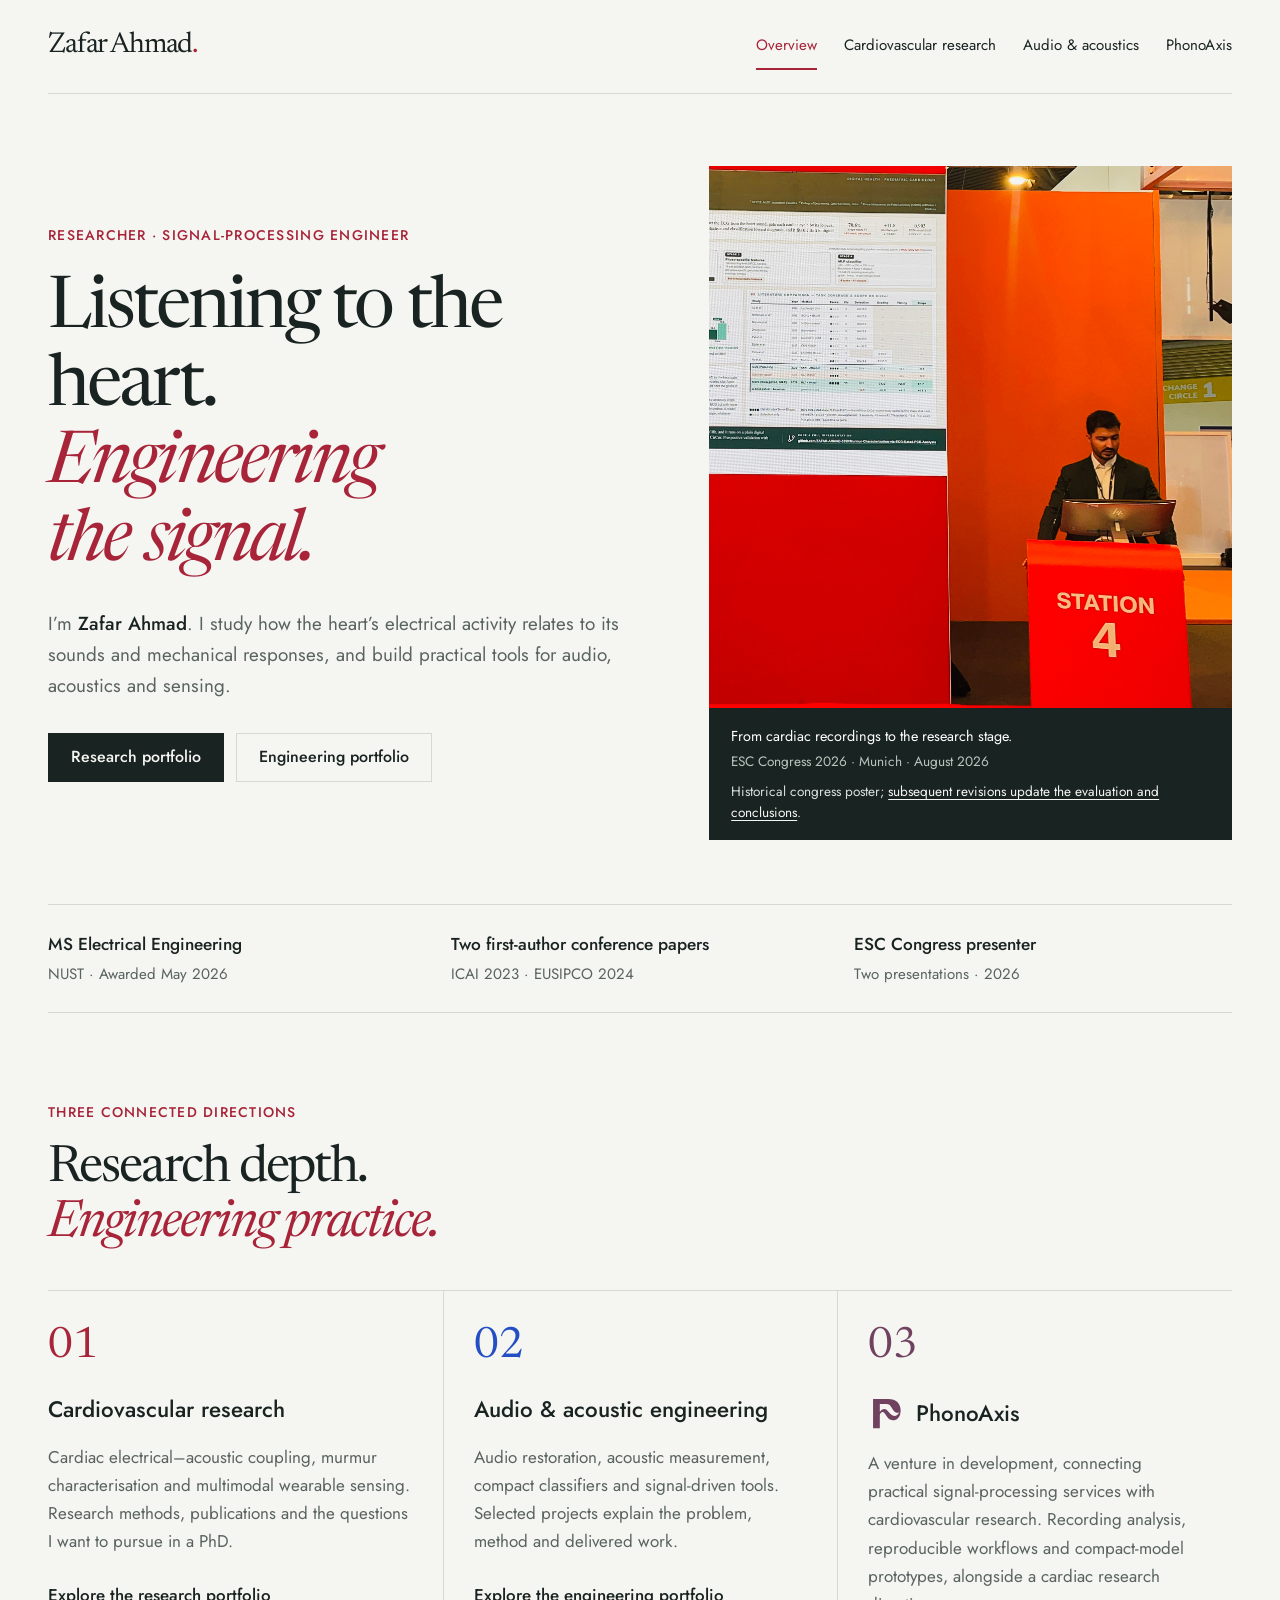
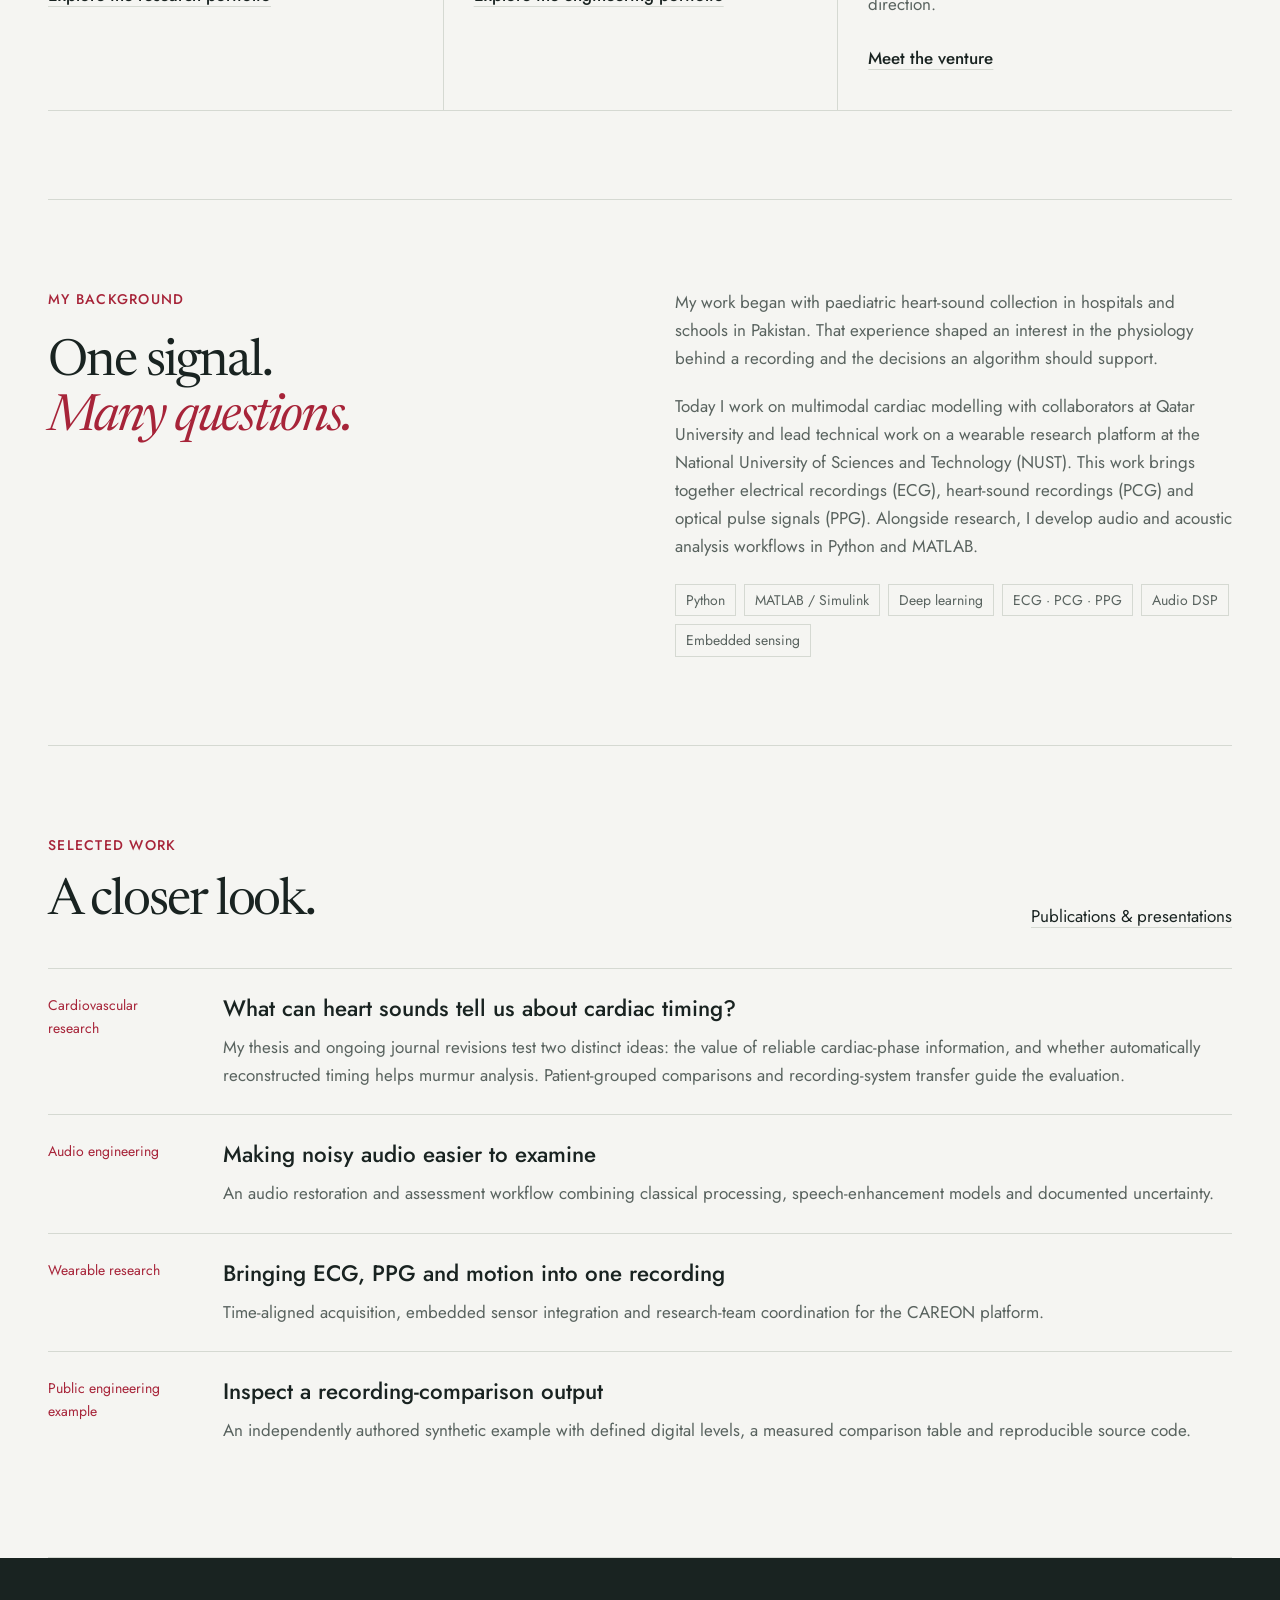
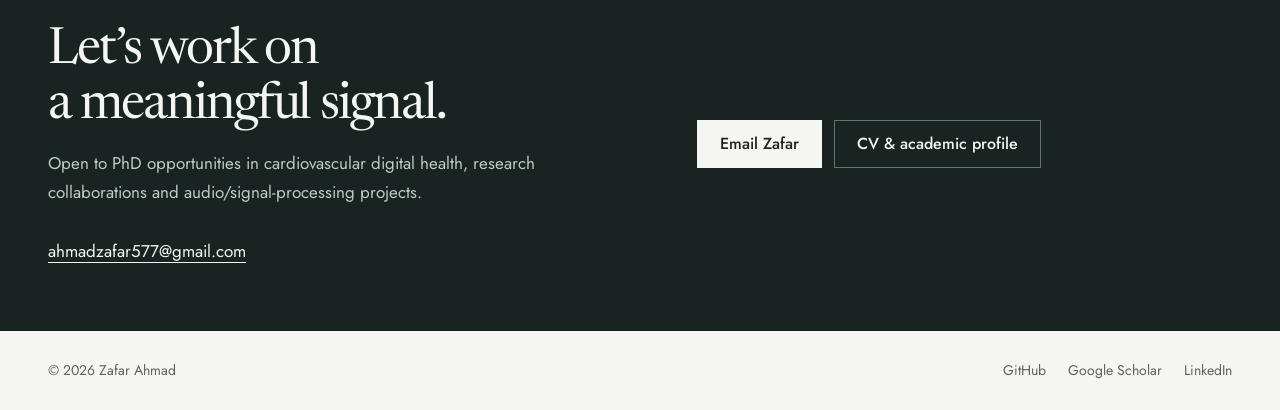
==== index.html @ 3e595357 "Apply specialist portfolio review and add reproducible engineering example" ====
<!doctype html>
<html lang="en"><head>
  <meta charset="utf-8"><meta name="viewport" content="width=device-width, initial-scale=1">
  <title>Zafar Ahmad — Cardiovascular Research & Signal Processing</title>
  <meta name="description" content="Zafar Ahmad: cardiovascular signal-processing researcher and audio/acoustic engineer. Explore research, publications, engineering projects and the PhonoAxis venture.">
  <meta name="theme-color" content="#192321">
  <link rel="canonical" href="https://zafar-ahmad-5359.github.io/">
  <meta property="og:type" content="website"><meta property="og:site_name" content="Zafar Ahmad · PhonoAxis">
  <meta property="og:title" content="Zafar Ahmad — Cardiovascular Research &amp; Signal Engineering"><meta property="og:description" content="Research, publications, audio and acoustic engineering projects, and the PhonoAxis venture."><meta property="og:url" content="https://zafar-ahmad-5359.github.io/">
  <meta property="og:image" content="https://zafar-ahmad-5359.github.io/assets/portfolio-social-preview.png"><meta property="og:image:width" content="1200"><meta property="og:image:height" content="630">
  <meta property="og:image:alt" content="Zafar Ahmad — cardiovascular research, signal engineering and PhonoAxis">
  <meta name="twitter:card" content="summary_large_image"><meta name="twitter:title" content="Zafar Ahmad — Cardiovascular Research &amp; Signal Engineering"><meta name="twitter:description" content="Research, publications, audio and acoustic engineering projects, and the PhonoAxis venture."><meta name="twitter:image" content="https://zafar-ahmad-5359.github.io/assets/portfolio-social-preview.png">

  <link rel="icon" type="image/svg+xml" href="data:image/svg+xml,%3Csvg xmlns='http://www.w3.org/2000/svg' viewBox='0 0 32 32'%3E%3Crect width='32' height='32' rx='5' fill='%23192321'/%3E%3Cpath d='M6 17h5l3-9 4 16 3-7h5' fill='none' stroke='%23f5f5f2' stroke-width='2'/%3E%3C/svg%3E">
  <link rel="stylesheet" href="styles.css"><script src="app.js" defer></script>
</head><body>
  <a class="skip-link" href="#main">Skip to content</a>
  <header class="site-header shell">
    <a class="wordmark" href="index.html" aria-label="Zafar Ahmad home">Zafar Ahmad<span>.</span></a>
    <button class="menu-toggle" aria-controls="site-nav" aria-expanded="false" type="button">Menu <span aria-hidden="true">+</span></button>
    <nav id="site-nav" aria-label="Main navigation"><a href="index.html" aria-current="page">Overview</a><a href="research.html">Cardiovascular research</a><a href="audio.html">Audio & acoustics</a><a href="startup.html">PhonoAxis</a></nav>
  </header>
  <main id="main">
    <section class="home-hero shell" aria-labelledby="hero-title">
      <div><p class="eyebrow">Researcher · Signal-processing engineer</p><h1 id="hero-title">Listening to the heart.<br><em>Engineering<br>the signal.</em></h1>
        <p class="hero-copy">I’m <strong>Zafar Ahmad</strong>. I study how the heart’s electrical activity relates to its sounds and mechanical responses, and build practical tools for audio, acoustics and sensing.</p>
        <div class="hero-actions"><a class="button" href="research.html">Research portfolio</a><a class="button secondary" href="audio.html">Engineering portfolio</a></div>
      </div>
      <figure class="hero-photo"><img src="assets/esc-2026-presentation.jpeg" width="3840" height="2160" alt="Zafar Ahmad presenting his cardiac signal research at the lectern beside his poster at ESC Congress 2026" fetchpriority="high"><figcaption>From cardiac recordings to the research stage.<span>ESC Congress 2026 · Munich · August 2026</span><span class="historical-caption">Historical congress poster; <a href="research.html#current-evaluation">subsequent revisions update the evaluation and conclusions</a>.</span></figcaption></figure>
    </section>
    <div class="proof-strip shell" aria-label="Selected credentials"><div><strong>MS Electrical Engineering</strong><span>NUST · Awarded May 2026</span></div><div><strong>Two first-author conference papers</strong><span>ICAI 2023 · EUSIPCO 2024</span></div><div><strong>ESC Congress presenter</strong><span>Two presentations · 2026</span></div></div>
    <section class="section shell" aria-labelledby="portfolios-title">
      <div class="section-top"><div><p class="section-label">Three connected directions</p><h2 id="portfolios-title">Research depth.<br><em>Engineering practice.</em></h2></div></div>
      <div class="portfolio-grid">
        <article class="portfolio-card"><span class="number">01</span><h3>Cardiovascular research</h3><p>Cardiac electrical–acoustic coupling, murmur characterisation and multimodal wearable sensing. Research methods, publications and the questions I want to pursue in a PhD.</p><a class="text-link" href="research.html">Explore the research portfolio</a></article>
        <article class="portfolio-card blue"><span class="number">02</span><h3>Audio & acoustic engineering</h3><p>Audio restoration, acoustic measurement, compact classifiers and signal-driven tools. Selected projects explain the problem, method and delivered work.</p><a class="text-link" href="audio.html">Explore the engineering portfolio</a></article>
        <article class="portfolio-card plum"><span class="number">03</span><h3 class="venture-card-name"><img src="assets/phonoaxis-symbol.svg" width="36" height="36" alt="" decoding="async">PhonoAxis</h3><p>A venture in development, connecting practical signal-processing services with cardiovascular research. Recording analysis, reproducible workflows and compact-model prototypes, alongside a cardiac research direction.</p><a class="text-link" href="startup.html">Meet the venture</a></article>
      </div>
    </section>
    <section class="section shell" aria-labelledby="about-title"><div class="split"><div><p class="eyebrow">My background</p><h2 id="about-title">One signal.<br><em>Many questions.</em></h2></div><div class="body-copy"><p>My work began with paediatric heart-sound collection in hospitals and schools in Pakistan. That experience shaped an interest in the physiology behind a recording and the decisions an algorithm should support.</p><p>Today I work on multimodal cardiac modelling with collaborators at Qatar University and lead technical work on a wearable research platform at the National University of Sciences and Technology (NUST). This work brings together electrical recordings (ECG), heart-sound recordings (PCG) and optical pulse signals (PPG). Alongside research, I develop audio and acoustic analysis workflows in Python and MATLAB.</p><div class="tag-list" aria-label="Core skills"><span class="tag">Python</span><span class="tag">MATLAB / Simulink</span><span class="tag">Deep learning</span><span class="tag">ECG · PCG · PPG</span><span class="tag">Audio DSP</span><span class="tag">Embedded sensing</span></div></div></div></section>
    <section class="section shell" aria-labelledby="recent-title">
      <div class="section-top"><div><p class="section-label">Selected work</p><h2 id="recent-title">A closer look.</h2></div><a class="text-link" href="research.html#publications">Publications & presentations</a></div>
      <article class="feature-link"><span class="date">Cardiovascular research</span><div><h3><a href="research.html#cross-modal">What can heart sounds tell us about cardiac timing?</a></h3><p>My thesis and ongoing journal revisions test two distinct ideas: the value of reliable cardiac-phase information, and whether automatically reconstructed timing helps murmur analysis. Patient-grouped comparisons and recording-system transfer guide the evaluation.</p></div></article>
      <article class="feature-link"><span class="date">Audio engineering</span><div><h3><a href="audio.html#restoration">Making noisy audio easier to examine</a></h3><p>An audio restoration and assessment workflow combining classical processing, speech-enhancement models and documented uncertainty.</p></div></article>
      <article class="feature-link"><span class="date">Wearable research</span><div><h3><a href="research.html#wearables">Bringing ECG, PPG and motion into one recording</a></h3><p>Time-aligned acquisition, embedded sensor integration and research-team coordination for the CAREON platform.</p></div></article>
      <article class="feature-link"><span class="date">Public engineering example</span><div><h3><a href="audio.html#comparison-demo">Inspect a recording-comparison output</a></h3><p>An independently authored synthetic example with defined digital levels, a measured comparison table and reproducible source code.</p></div></article>
    </section>
    <section class="contact" aria-labelledby="contact-title"><div class="shell"><div><h2 id="contact-title">Let’s work on<br>a meaningful signal.</h2><p>Open to PhD opportunities in cardiovascular digital health, research collaborations and audio/signal-processing projects.</p><a class="contact-email" href="mailto:ahmadzafar577@gmail.com">ahmadzafar577@gmail.com</a></div><div class="hero-actions"><a class="button" href="mailto:ahmadzafar577@gmail.com">Email Zafar</a><a class="button secondary" href="research.html#cv">CV & academic profile</a></div></div></section>
  </main>
  <footer class="footer shell"><span>© 2026 Zafar Ahmad</span><div class="footer-links"><a href="https://github.com/ZAFAR-AHMAD-5359">GitHub</a><a href="https://scholar.google.com/citations?user=D5W9TVwAAAAJ&amp;hl=en">Google Scholar</a><a href="https://www.linkedin.com/in/zafar-ahmad-ab87b6183/">LinkedIn</a></div></footer>
</body></html>
---- styles.css ----
@import url('https://fonts.googleapis.com/css2?family=Jost:wght@400;500;600&family=Newsreader:ital,wght@0,400;0,500;1,400&display=swap');
:root{--paper:#f5f5f2;--ink:#192321;--muted:#59635f;--accent:#a72439;--red:#a72439;--line:#d5d9d2;--dark:#172720;--serif:'Newsreader',Georgia,serif;--sans:'Jost','Helvetica Neue',Arial,sans-serif;--shell:1200px}
*{box-sizing:border-box}html{scroll-behavior:smooth;scroll-padding-top:100px}body{margin:0;background:var(--paper);color:var(--ink);font:400 17px/1.65 var(--sans);-webkit-font-smoothing:antialiased}body.audio-page{--accent:#244ec3}body.startup-page{--accent:#704260}a{color:inherit;text-decoration:none}p a:not(.button),.text-link{text-decoration:underline;text-underline-offset:5px;text-decoration-color:var(--line)}a:hover{color:var(--accent)}button{font:inherit;cursor:pointer}a:focus-visible,button:focus-visible,summary:focus-visible{outline:3px solid var(--accent);outline-offset:5px}img{display:block;max-width:100%;height:auto}h1,h2,h3,p,figure{margin:0}h1,h2{font-family:var(--serif);font-weight:400;letter-spacing:-.04em;line-height:1.08}h1{font-size:clamp(3.4rem,6.1vw,5.6rem)}h2{font-size:clamp(2.5rem,4vw,3.7rem)}h3{font-size:1.4rem;line-height:1.3;font-weight:500}h1 em,h2 em{color:var(--accent);font-weight:400}p{overflow-wrap:break-word}::selection{background:#eac5c8;color:var(--ink)}.shell,.section-shell{width:min(var(--shell),calc(100% - 96px));margin-inline:auto}.skip-link{position:absolute;top:-100px;left:20px;z-index:99;background:var(--ink);color:white;padding:12px}.skip-link:focus{top:12px}.site-header{display:flex;align-items:center;justify-content:space-between;gap:30px;min-height:94px;border-bottom:1px solid var(--line);position:relative;z-index:10}.wordmark{font-family:var(--serif);font-size:1.8rem;line-height:1;letter-spacing:-.04em}.wordmark span{color:var(--accent)}.site-header nav{display:flex;gap:27px;align-items:center;font-size:.94rem}.site-header nav a{padding:10px 0;border-bottom:2px solid transparent}.site-header nav a[aria-current=page]{border-color:var(--accent);color:var(--accent)}.menu-toggle{display:none;background:none;border:1px solid var(--line);padding:7px 13px;color:var(--ink);font-size:1rem}.eyebrow,.section-label,.tiny-label{font-size:.875rem;letter-spacing:.09em;text-transform:uppercase;font-weight:500;color:var(--accent)}.eyebrow{margin-bottom:25px}.home-hero{padding:72px 0 64px;display:grid;grid-template-columns:1.15fr 1fr;gap:60px;align-items:center}.home-hero h1{font-size:clamp(3.3rem,5.6vw,5.3rem)}.hero-copy{font-size:1.18rem;color:var(--muted);max-width:600px;margin-top:26px}.hero-copy strong{color:var(--ink);font-weight:500}.hero-actions{display:flex;gap:12px;flex-wrap:wrap;margin-top:32px}.button{display:inline-flex;align-items:center;justify-content:center;padding:12px 22px;border:1px solid var(--ink);background:var(--ink);color:var(--paper);font-weight:500;line-height:1.4;font-size:1rem;min-height:48px}.button:hover{background:var(--accent);border-color:var(--accent);color:white}.button.secondary{background:transparent;color:var(--ink);border-color:var(--line)}.button.secondary:hover{border-color:var(--accent);color:var(--accent)}.hero-photo{position:relative;margin:0}.hero-photo img{width:100%;aspect-ratio:4/4.15;object-fit:cover;object-position:72% center}.hero-photo figcaption{background:var(--ink);color:#fff;padding:18px 22px;font-size:.9rem;line-height:1.5}.hero-photo figcaption span{display:block;color:#b9c4bd;font-size:.85rem;margin-top:3px}.proof-strip{display:grid;grid-template-columns:repeat(3,1fr);border-top:1px solid var(--line);border-bottom:1px solid var(--line);padding:25px 0;gap:25px}.proof-strip strong{display:block;font-weight:500;font-size:1.08rem}.proof-strip span{color:var(--muted);font-size:.94rem}.section{padding:88px 0;border-bottom:1px solid var(--line)}.section-top{display:flex;justify-content:space-between;align-items:flex-end;gap:40px;margin-bottom:38px}.section-top h2{max-width:770px}.section-top .section-label{margin-bottom:18px}.section-intro{font-size:1.12rem;color:var(--muted);max-width:650px;margin-top:24px}.portfolio-grid{display:grid;grid-template-columns:repeat(3,1fr);gap:0;border-top:1px solid var(--line);border-bottom:1px solid var(--line)}.portfolio-card{padding:34px 30px 38px 0;position:relative}.portfolio-card+ .portfolio-card{padding-left:30px;border-left:1px solid var(--line)}.portfolio-card .number{font:400 2.7rem var(--serif);color:var(--accent);display:block;margin-bottom:27px}.portfolio-card p{margin:18px 0 26px;color:var(--muted)}.portfolio-card .text-link{font-weight:500;display:inline-block}.blue{--accent:#244ec3}.plum{--accent:#704260}.split{display:grid;grid-template-columns:1fr 1fr;gap:70px}.split p+ p{margin-top:20px}.split .body-copy{color:var(--muted)}.tag-list{display:flex;flex-wrap:wrap;gap:8px;margin-top:24px}.tag{border:1px solid var(--line);font-size:.875rem;padding:5px 10px;line-height:1.45}.feature-link{display:grid;grid-template-columns:140px 1fr;gap:35px;padding:25px 0;border-top:1px solid var(--line)}.feature-link .date{color:var(--accent);font-size:.875rem}.feature-link p{color:var(--muted);margin-top:10px}.page-hero{padding:64px 0 50px;display:grid;grid-template-columns:1.35fr .65fr;gap:60px;align-items:end}.page-hero h1{font-size:clamp(3.1rem,5.4vw,5rem)}.hero-aside{border-left:1px solid var(--line);padding-left:28px;font-size:1rem;color:var(--muted)}.hero-aside strong{display:block;color:var(--ink);font-weight:500;margin-bottom:9px}.section-nav{display:flex;gap:28px;flex-wrap:wrap;border-top:1px solid var(--line);border-bottom:1px solid var(--line);padding:18px 0;font-size:.94rem}.project{padding:38px 0;border-top:1px solid var(--line);display:grid;grid-template-columns:.38fr 1fr;gap:60px}.project:last-child{border-bottom:1px solid var(--line)}.project-meta{color:var(--muted);font-size:.94rem}.project-meta .project-number{display:block;font:400 2.7rem var(--serif);color:var(--accent);margin-bottom:20px}.project-meta .badge{margin:16px 0}.badge{display:inline-block;font-size:.875rem;line-height:1.45;padding:5px 9px;border:1px solid var(--line);color:var(--muted)}.badge.published{border-color:#7c9185;color:#365745}.badge.revision{border-color:#b99d6b;color:#785716}.project-content>p{color:var(--muted);margin:17px 0}.facts{display:grid;grid-template-columns:repeat(3,1fr);gap:20px;margin:25px 0}.facts dt{font-size:.875rem;color:var(--accent);font-weight:500;margin-bottom:6px}.facts dd{margin:0;color:var(--muted);font-size:1rem}.project-content figure{margin:26px 0}.project-content figure img{border:1px solid var(--line);width:100%;background:#fff}.project-content figcaption{font-size:.875rem;color:var(--muted);margin-top:10px}.note{border-left:3px solid var(--accent);padding:14px 20px;background:#fff;margin:22px 0;font-size:1rem;color:var(--muted)}.publication{display:grid;grid-template-columns:130px 1fr;gap:36px;padding:28px 0;border-top:1px solid var(--line)}.publication h3{font-size:1.2rem}.publication p{font-size:1rem;color:var(--muted);margin-top:10px}.pub-links{display:flex;gap:24px;flex-wrap:wrap;margin-top:15px;font-size:.94rem}.publication:last-child{border-bottom:1px solid var(--line)}.timeline{margin-top:30px}.timeline-item{display:grid;grid-template-columns:170px 1fr;gap:35px;padding:25px 0;border-top:1px solid var(--line)}.timeline-item time{color:var(--muted);font-size:.94rem}.timeline-item p{color:var(--muted);margin-top:8px}.details-grid{display:grid;grid-template-columns:repeat(3,1fr);gap:36px}.details-grid h3{margin-bottom:14px}.details-grid p{color:var(--muted)}.status-grid{display:grid;grid-template-columns:repeat(3,1fr);gap:30px;margin-top:35px}.status-grid article{border-top:2px solid var(--accent);padding-top:20px}.status-grid article>span{color:var(--accent);font-size:.875rem;display:block;margin-bottom:15px}.status-grid p{color:var(--muted);margin-top:14px}.contact{background:var(--ink);color:var(--paper);padding:66px 0}.contact .shell{display:grid;grid-template-columns:1.1fr 1fr;gap:60px;align-items:center}.contact h2{font-size:clamp(2.5rem,4vw,3.7rem)}.contact p{margin:15px 0;color:#bfcbc5;max-width:550px}.contact .button{background:var(--paper);color:var(--ink);border-color:var(--paper)}.contact .button.secondary{color:var(--paper);background:transparent;border-color:#63746a}.contact .hero-actions{margin-top:0}.footer{padding:28px 0;display:flex;justify-content:space-between;gap:25px;align-items:center;color:var(--muted);font-size:.875rem}.footer-links{display:flex;gap:22px;flex-wrap:wrap}details{border-top:1px solid var(--line);padding:17px 0}summary{cursor:pointer;font-weight:500}details p{margin-top:13px;color:var(--muted)}.evidence-table{width:100%;border-collapse:collapse;margin:26px 0;font-size:1rem}.evidence-table caption{text-align:left;color:var(--muted);font-size:.94rem;padding-bottom:15px}.evidence-table th{text-align:left;font-weight:500;color:var(--accent)}.evidence-table th,.evidence-table td{padding:13px 12px 13px 0;border-bottom:1px solid var(--line)}.table-wrap{overflow-x:auto}.steps{counter-reset:steps;margin:30px 0 0;padding:0;list-style:none}.steps li{counter-increment:steps;display:grid;grid-template-columns:60px 1fr;gap:20px;padding:20px 0;border-top:1px solid var(--line)}.steps li:before{content:'0' counter(steps);font:400 1.8rem var(--serif);color:var(--accent)}.steps h3{font-size:1.15rem}.steps p{color:var(--muted);margin-top:6px}.pipeline-section{padding:40px 0 80px}.system-figure{margin:0}.small-print{font-size:.875rem;color:var(--muted);margin-top:18px}.inline-links{display:flex;gap:22px;flex-wrap:wrap;margin-top:25px;font-size:1rem}
.hero-photo img{object-position:right center}.site-header{flex-wrap:wrap;padding-block:20px}header.site-header nav{flex-wrap:wrap;top:100%}h1,h2,h3{overflow-wrap:break-word}.tag{max-width:100%;overflow-wrap:anywhere}
@media(min-width:1500px){.home-hero{padding-top:90px;padding-bottom:90px}.hero-photo img{aspect-ratio:1.12}}
@media(max-width:1000px){.shell,.section-shell{width:calc(100% - 64px)}.home-hero{gap:35px}.site-header nav{gap:19px}.page-hero{gap:35px}.facts{grid-template-columns:1fr}.project{gap:35px}.split{gap:40px}.details-grid{gap:25px}}
@media(max-width:760px){.shell,.section-shell{width:calc(100% - 40px)}.site-header{min-height:80px}.wordmark{font-size:1.65rem}.menu-toggle{display:block}.site-header nav{display:none;position:absolute;top:79px;left:0;right:0;background:var(--paper);border:1px solid var(--line);padding:18px 22px;flex-direction:column;align-items:stretch;gap:6px;box-shadow:0 15px 20px #19232110}.site-header nav.open{display:flex}.home-hero,.page-hero{grid-template-columns:1fr;padding-top:42px;gap:35px}.home-hero h1{font-size:clamp(3.3rem,10vw,4.5rem)}.hero-photo img{aspect-ratio:16/10;object-position:center}.hero-copy{font-size:1.08rem}.eyebrow{margin-bottom:20px}.proof-strip{gap:18px}.proof-strip strong{font-size:.98rem}.proof-strip span{font-size:.875rem}.section{padding:58px 0}.section-top{display:block;margin-bottom:28px}.section-top>.text-link{display:inline-block;margin-top:20px}.portfolio-grid{grid-template-columns:1fr}.portfolio-card,.portfolio-card+ .portfolio-card{padding:28px 0;border-left:0}.portfolio-card+ .portfolio-card{border-top:1px solid var(--line)}.portfolio-card .number{font-size:2.2rem;margin-bottom:15px}.portfolio-card p{margin:13px 0 20px}.split,.details-grid,.status-grid{grid-template-columns:1fr;gap:30px}.feature-link{grid-template-columns:1fr;gap:9px}.hero-aside{padding-left:20px}.page-hero h1{font-size:clamp(3rem,10vw,4.3rem)}.section-nav{gap:16px;font-size:.94rem}.project{grid-template-columns:1fr;gap:20px;padding:30px 0}.project-meta{display:flex;align-items:center;gap:17px;flex-wrap:wrap}.project-meta .project-number{margin:0;font-size:2.3rem}.project-meta .badge{margin:0}.project-meta .meta-extra{display:none}.publication{grid-template-columns:1fr;gap:15px}.publication-meta{display:flex;gap:15px;align-items:center}.timeline-item{grid-template-columns:1fr;gap:9px}.contact{padding:45px 0}.contact .shell{grid-template-columns:1fr;gap:26px}.footer{flex-direction:column;align-items:flex-start}.facts{gap:15px}.pipeline-section{padding:25px 0 50px}.table-wrap{margin-right:-5px}}
@media(max-width:440px){.proof-strip{grid-template-columns:1fr;gap:13px}.proof-strip>div{display:flex;justify-content:space-between;gap:15px}.hero-actions .button{padding-inline:17px}.home-hero h1{font-size:3.25rem}.hero-photo figcaption{padding:15px 18px}}
.signal-lab{background:var(--ink);color:var(--paper);padding:27px 30px}.lab-toolbar{display:flex;justify-content:space-between;align-items:center;gap:20px;margin-bottom:20px}.lab-toolbar .tiny-label{color:#d9a3b8}.segmented{display:flex;gap:5px}.segmented button{background:transparent;color:#c9d2cd;border:1px solid #63766b;padding:9px 15px;font-size:.94rem}.segmented button[aria-pressed=true]{background:#f5f5f2;color:var(--ink)}.signal-chart{display:grid;grid-template-columns:140px 1fr;gap:22px}.signal-row-labels{display:flex;flex-direction:column;justify-content:space-around;font-size:.875rem;line-height:1.4}.signal-row-labels b{display:block;color:#aabdb1;font-size:.875rem;font-weight:400;margin-top:5px}.trace-area{position:relative;min-width:0}.trace-area svg{display:block;width:100%;height:240px;position:relative;z-index:1}.chart-grid path{stroke:#43594c;stroke-width:1;fill:none}#pcg-trace{fill:none;stroke:#e6a0b7;stroke-width:1.8}#ecg-trace{fill:none;stroke:#a5c5cb;stroke-width:2}.phase-shades{position:absolute;inset:0 0 25px;display:flex;gap:2px}.phase-shades span{background:#ffffff05}.phase-s1{width:16%}.phase-sys{width:32%;background:#a724392b!important}.phase-s2{width:10%}.phase-dia{width:42%}.phase-labels{display:flex;justify-content:space-between;color:#b6c6bd;font-size:.875rem;padding:4px 0}.lab-caption{display:flex;justify-content:space-between;gap:25px;border-top:1px solid #43594c;padding-top:19px;margin-top:23px;font-size:.94rem}.lab-caption span{font-size:.875rem;color:#a4b7a9}.sound-mode .timing-trace,.sound-mode .timing-label,.sound-mode .phase-shades,.sound-mode .phase-labels{visibility:hidden}
@media(max-width:760px){.signal-lab{padding:20px}.lab-toolbar{align-items:flex-start;flex-direction:column}.signal-chart{grid-template-columns:1fr}.signal-row-labels{flex-direction:row;justify-content:space-between;gap:20px}.trace-area svg{height:200px}.lab-caption{flex-direction:column;gap:10px}}
@media(prefers-reduced-motion:reduce){html{scroll-behavior:auto}*,*:before,*:after{animation:none!important;transition:none!important}}
.home-hero>*,.page-hero>*,.contact .shell>*{min-width:0}

/* PhonoAxis: selected venture identity; the founder remains the hub identity. */
.venture-identity{display:flex;align-items:center;gap:18px;margin-bottom:30px}
.venture-mark{width:64px;height:64px;flex:0 0 auto}
.venture-identity>div{min-width:0}
.venture-name{font:600 2.1rem/1.15 var(--sans);letter-spacing:-.04em;color:var(--ink)}
.venture-descriptor{font-size:.875rem;line-height:1.5;color:var(--muted);margin-top:5px}
.venture-card-name{display:flex;align-items:center;gap:12px}
.venture-card-name img{flex:0 0 auto}
.startup-page .engine-brand{font-size:18px;letter-spacing:-.04em}
@media(max-width:540px){.venture-identity{gap:13px;margin-bottom:25px}.venture-mark{width:52px;height:52px}.venture-name{font-size:1.8rem}.startup-page .engine-brand{font-size:14px}}

/* Approved panel improvements: readable evidence and progressive navigation. */
.contact a:focus-visible,.contact button:focus-visible,.system-figure button:focus-visible,.signal-lab button:focus-visible{outline-color:#f5f5f2}
.contact .contact-email{display:inline-block;color:#f5f5f2;overflow-wrap:anywhere;text-decoration:underline;text-underline-offset:5px;margin-top:16px}
.hero-photo figcaption a{color:#f5f5f2;text-decoration:underline;text-underline-offset:3px}
.hero-photo .historical-caption{margin-top:10px;font-size:.85rem;line-height:1.5;color:#d7dfdb}
.split>*,.details-grid>*,.status-grid>*,.facts>*,.proof-strip>*,.publication>*,.timeline-item>*,.portfolio-grid>*,.section-top>*,.project>*{min-width:0}
.proof-strip>div{flex-wrap:wrap}.button{max-width:100%;overflow-wrap:anywhere;text-align:center}
.section-nav a,.inline-links a,.case-index a,.research-index a{overflow-wrap:anywhere}
.case-index,.research-index{display:flex;flex-wrap:wrap;gap:10px 24px;margin:22px 0 28px;padding:18px 0;border-block:1px solid var(--line);font-size:1rem}
.case-index a,.research-index a{text-decoration:underline;text-underline-offset:4px}
.evaluation-flow{display:grid;grid-template-columns:repeat(2,minmax(0,1fr));gap:14px;padding:0;list-style:none;counter-reset:evaluation}
.evaluation-step{padding:18px;border:1px solid var(--line);background:#fff;min-width:0;font-size:1rem;line-height:1.5;counter-increment:evaluation}
.evaluation-step:before{content:'0' counter(evaluation);display:block;color:var(--accent);font:400 1.6rem var(--serif);margin-bottom:10px}
.evaluation-step strong{display:block;margin-bottom:8px;font-weight:500}.evaluation-step p{color:var(--muted);font-size:1rem;line-height:1.5}
.evaluation-comparators{display:grid;grid-template-columns:repeat(3,minmax(0,1fr));gap:16px;margin:15px 0}
.evaluation-comparator{border-top:2px solid var(--accent);padding-top:15px;font-size:1rem;min-width:0}.evaluation-comparator p{color:var(--muted);margin-top:8px}
.research-question{border-left:3px solid var(--accent);padding:16px 20px;margin:20px 0;background:#fff}
.demo-block{border:1px solid var(--line);border-top:3px solid var(--accent);padding:26px;margin:28px 0;background:#fff}
.demo-block p{color:var(--muted);margin-top:14px}.demo-block h4{font-size:1.15rem;font-weight:500;margin:14px 0}
.demo-metrics{width:100%;border-collapse:collapse;font-size:1rem;margin:20px 0}.demo-metrics caption{text-align:left;font-size:1rem;padding-bottom:12px;color:var(--muted)}
.demo-metrics th,.demo-metrics td{padding:12px 14px 12px 0;text-align:left;border-bottom:1px solid var(--line);font-variant-numeric:tabular-nums}.demo-metrics th{color:var(--accent);font-weight:500}
.demo-figure{margin:20px 0}.demo-figure img{width:100%;height:auto}.demo-figure figcaption{font-size:.94rem}
.project-content .steps{margin:22px 0}.project-content .steps li{grid-template-columns:44px minmax(0,1fr);gap:14px}.project-content .steps p{font-size:1rem;line-height:1.5}
.method-outline{display:grid;grid-template-columns:repeat(2,minmax(0,1fr));column-gap:24px}.method-outline li{min-width:0}
.table-wrap[tabindex]:focus-visible{outline:3px solid var(--accent);outline-offset:4px}.demo-metrics{min-width:430px}.table-scroll-hint{display:none}
.roadmap-lanes{display:grid;grid-template-columns:repeat(2,minmax(0,1fr));gap:40px;margin-top:28px}.roadmap-lanes h3{font-size:1.25rem}.roadmap-lanes .steps{margin-top:18px}.roadmap-lanes .steps li{grid-template-columns:40px minmax(0,1fr);gap:15px}
.service-proof{margin-top:28px;border-top:1px solid var(--line);padding-top:22px}.service-proof p{color:var(--muted);max-width:760px}
.signal-lab{--phase-columns:16fr 32fr 10fr 42fr}
.phase-shades,.phase-labels{display:grid;grid-template-columns:var(--phase-columns);gap:0}
.phase-shades>span{width:auto}.phase-labels{justify-content:normal;text-align:center}.phase-labels span{min-width:0;line-height:1.45}
.mobile-trace-labels{display:none}
@media(min-width:761px){.facts{grid-template-columns:repeat(3,minmax(0,1fr))}.project{grid-template-columns:minmax(0,.38fr) minmax(0,1fr)}}
@media(max-width:1000px){.evaluation-flow{grid-template-columns:repeat(2,minmax(0,1fr))}.facts{grid-template-columns:1fr}}
@media(max-width:760px){
 .site-header nav{display:flex;position:static;flex-basis:100%;box-shadow:none;padding:14px 0;border:0;border-top:1px solid var(--line)}
 .menu-toggle{display:none}.nav-ready .menu-toggle{display:block}
 .nav-ready .site-header nav{display:none;position:absolute;top:100%;padding:18px 22px;border:1px solid var(--line);box-shadow:0 15px 20px #19232110}
 .nav-ready .site-header nav.open{display:flex}
 .project-meta .meta-extra{display:block;flex-basis:100%;font-size:.94rem;line-height:1.6}
 .hero-photo img{object-position:75% center}
 .evaluation-flow,.evaluation-comparators,.roadmap-lanes,.method-outline{grid-template-columns:1fr}.evaluation-flow{gap:12px}.roadmap-lanes{gap:30px}.table-scroll-hint{display:block;font-size:.875rem}
 .signal-chart{position:relative}.signal-row-labels{display:none}.trace-area{font-size:.875rem}.trace-area svg{height:18.57143em;margin-top:2.28572em}
 .phase-shades{inset:2.28572em 0 auto;height:18.57143em}
 .phase-labels{row-gap:.35em}.phase-labels span{white-space:nowrap;justify-self:center}
 .phase-labels span:nth-child(1){grid-column:1;grid-row:1}.phase-labels span:nth-child(2){grid-column:2;grid-row:2}
 .phase-labels span:nth-child(3){grid-column:3;grid-row:1}.phase-labels span:nth-child(4){grid-column:4;grid-row:2}
 .mobile-trace-labels{display:block;position:absolute;inset:0;z-index:2;pointer-events:none;font-size:.875rem;line-height:1.4}
 .mobile-trace-labels span{position:absolute;left:0;top:0}.mobile-trace-labels .timing-label{top:9.57143em}
 .demo-block{padding:20px 16px}.demo-metrics{font-size:.94rem}.phase-labels{font-size:.8125rem}
}
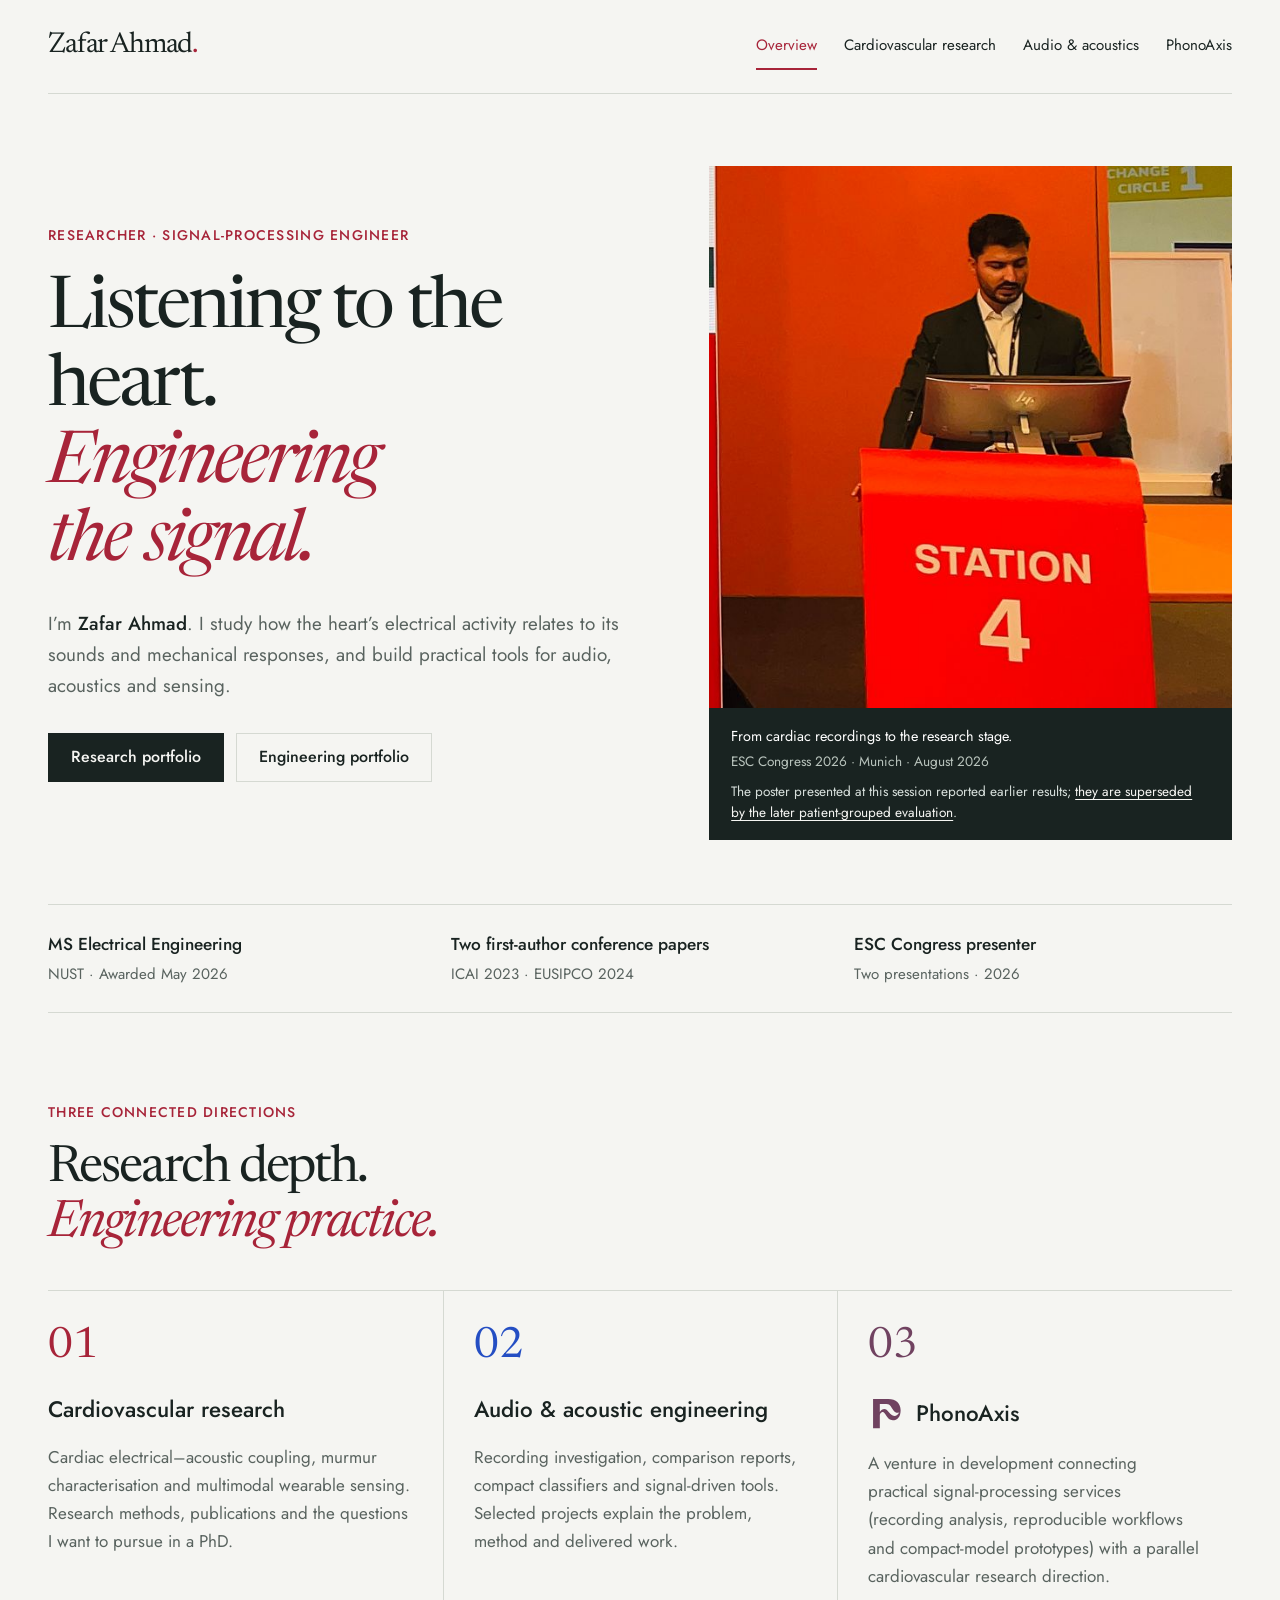
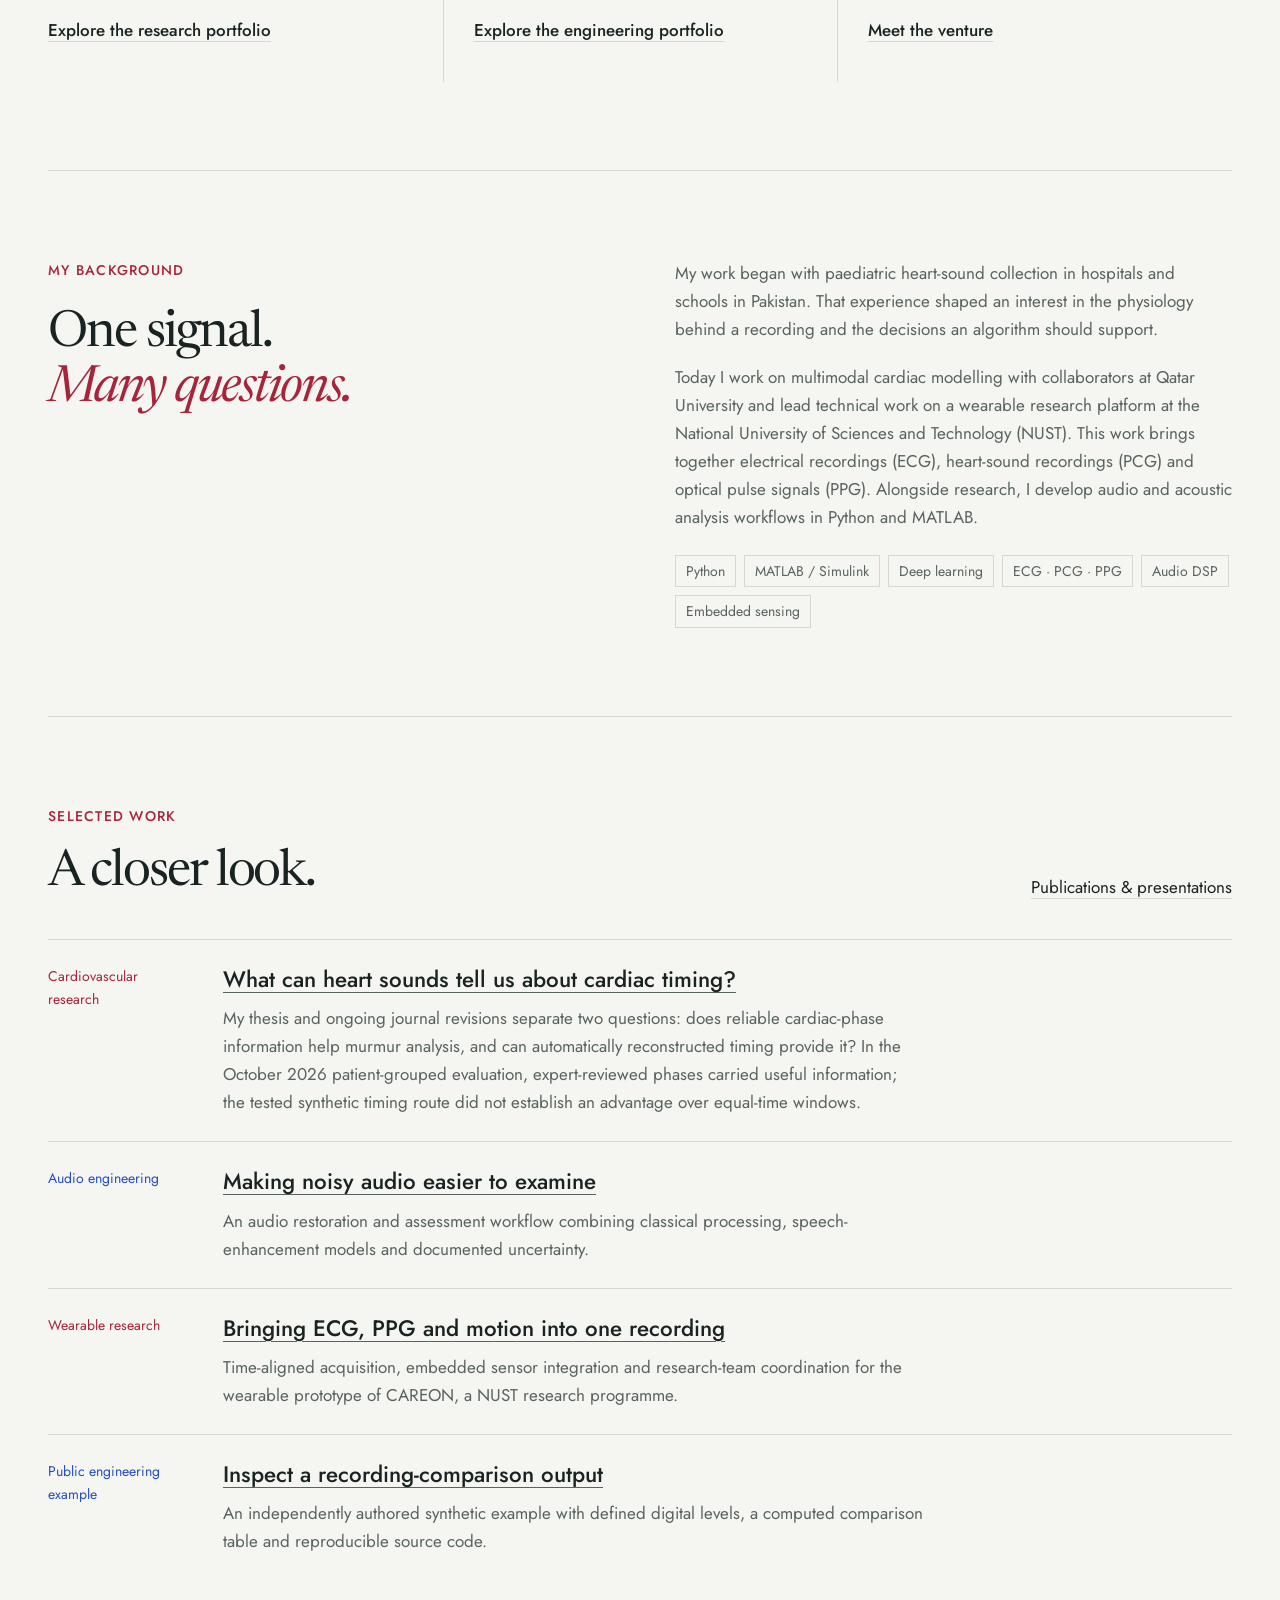
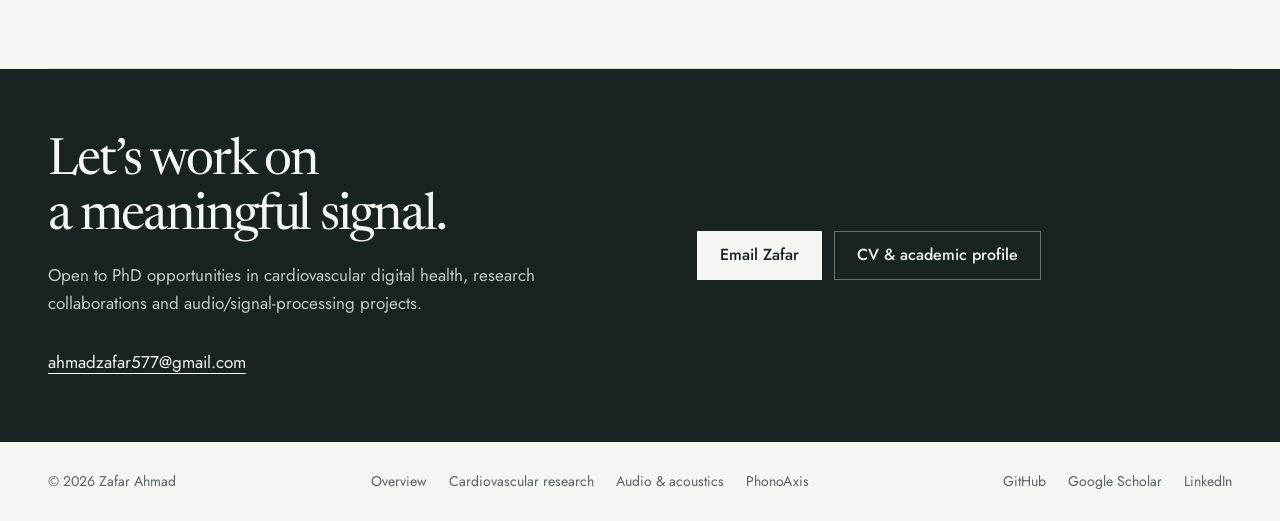
==== commit be365c35: "Apply 11 October review: accuracy corrections, lighter hero, accessibility Accuracy (P1): - Describe" ====
--- a/index.html
+++ b/index.html
@@ -6,12 +6,14 @@
   <meta name="theme-color" content="#192321">
   <link rel="canonical" href="https://zafar-ahmad-5359.github.io/">
   <meta property="og:type" content="website"><meta property="og:site_name" content="Zafar Ahmad · PhonoAxis">
-  <meta property="og:title" content="Zafar Ahmad — Cardiovascular Research &amp; Signal Engineering"><meta property="og:description" content="Research, publications, audio and acoustic engineering projects, and the PhonoAxis venture."><meta property="og:url" content="https://zafar-ahmad-5359.github.io/">
+  <meta property="og:title" content="Zafar Ahmad — Cardiovascular Research &amp; Signal Processing"><meta property="og:description" content="Research, publications, audio and acoustic engineering projects, and the PhonoAxis venture."><meta property="og:url" content="https://zafar-ahmad-5359.github.io/">
   <meta property="og:image" content="https://zafar-ahmad-5359.github.io/assets/portfolio-social-preview.png"><meta property="og:image:width" content="1200"><meta property="og:image:height" content="630">
-  <meta property="og:image:alt" content="Zafar Ahmad — cardiovascular research, signal engineering and PhonoAxis">
-  <meta name="twitter:card" content="summary_large_image"><meta name="twitter:title" content="Zafar Ahmad — Cardiovascular Research &amp; Signal Engineering"><meta name="twitter:description" content="Research, publications, audio and acoustic engineering projects, and the PhonoAxis venture."><meta name="twitter:image" content="https://zafar-ahmad-5359.github.io/assets/portfolio-social-preview.png">
+  <meta property="og:image:alt" content="Zafar Ahmad and PhonoAxis: Listening to the heart. Engineering the signal. Routes to cardiovascular research, audio and acoustic engineering, and PhonoAxis.">
+  <meta name="twitter:card" content="summary_large_image"><meta name="twitter:title" content="Zafar Ahmad — Cardiovascular Research &amp; Signal Processing"><meta name="twitter:description" content="Research, publications, audio and acoustic engineering projects, and the PhonoAxis venture."><meta name="twitter:image" content="https://zafar-ahmad-5359.github.io/assets/portfolio-social-preview.png"><meta name="twitter:image:alt" content="Zafar Ahmad and PhonoAxis: Listening to the heart. Engineering the signal. Routes to cardiovascular research, audio and acoustic engineering, and PhonoAxis.">
 
   <link rel="icon" type="image/svg+xml" href="data:image/svg+xml,%3Csvg xmlns='http://www.w3.org/2000/svg' viewBox='0 0 32 32'%3E%3Crect width='32' height='32' rx='5' fill='%23192321'/%3E%3Cpath d='M6 17h5l3-9 4 16 3-7h5' fill='none' stroke='%23f5f5f2' stroke-width='2'/%3E%3C/svg%3E">
+  <link rel="preconnect" href="https://fonts.googleapis.com"><link rel="preconnect" href="https://fonts.gstatic.com" crossorigin>
+  <link rel="stylesheet" href="https://fonts.googleapis.com/css2?family=Jost:wght@400;500;600&amp;family=Newsreader:ital,wght@0,400;0,500;1,400&amp;display=swap" media="print" onload="this.media='all'"><noscript><link rel="stylesheet" href="https://fonts.googleapis.com/css2?family=Jost:wght@400;500;600&amp;family=Newsreader:ital,wght@0,400;0,500;1,400&amp;display=swap"></noscript>
   <link rel="stylesheet" href="styles.css"><script src="app.js" defer></script>
 </head><body>
   <a class="skip-link" href="#main">Skip to content</a>
@@ -26,26 +28,26 @@
         <p class="hero-copy">I’m <strong>Zafar Ahmad</strong>. I study how the heart’s electrical activity relates to its sounds and mechanical responses, and build practical tools for audio, acoustics and sensing.</p>
         <div class="hero-actions"><a class="button" href="research.html">Research portfolio</a><a class="button secondary" href="audio.html">Engineering portfolio</a></div>
       </div>
-      <figure class="hero-photo"><img src="assets/esc-2026-presentation.jpeg" width="3840" height="2160" alt="Zafar Ahmad presenting his cardiac signal research at the lectern beside his poster at ESC Congress 2026" fetchpriority="high"><figcaption>From cardiac recordings to the research stage.<span>ESC Congress 2026 · Munich · August 2026</span><span class="historical-caption">Historical congress poster; <a href="research.html#current-evaluation">subsequent revisions update the evaluation and conclusions</a>.</span></figcaption></figure>
+      <figure class="hero-photo"><picture><source media="(max-width: 760px)" srcset="assets/esc-2026-presenter-phone-480.jpg 480w, assets/esc-2026-presenter-phone-800.jpg 800w" sizes="calc(100vw - 40px)" width="800" height="600"><img src="assets/esc-2026-presenter-1100.jpg" srcset="assets/esc-2026-presenter-600.jpg 600w, assets/esc-2026-presenter-1100.jpg 1100w" sizes="(min-width: 1296px) 530px, 42vw" width="1100" height="1263" alt="Zafar Ahmad presenting his cardiac signal research at a lectern at ESC Congress 2026" fetchpriority="high"></picture><figcaption>From cardiac recordings to the research stage.<span>ESC Congress 2026 · Munich · August 2026</span><span class="historical-caption">The poster presented at this session reported earlier results; <a href="research.html#current-evaluation">they are superseded by the later patient-grouped evaluation</a>.</span></figcaption></figure>
     </section>
-    <div class="proof-strip shell" aria-label="Selected credentials"><div><strong>MS Electrical Engineering</strong><span>NUST · Awarded May 2026</span></div><div><strong>Two first-author conference papers</strong><span>ICAI 2023 · EUSIPCO 2024</span></div><div><strong>ESC Congress presenter</strong><span>Two presentations · 2026</span></div></div>
+    <div class="proof-strip shell" role="group" aria-label="Selected credentials"><div><strong>MS Electrical Engineering</strong><span>NUST · Awarded May 2026</span></div><div><strong>Two first-author conference papers</strong><span>ICAI 2023 · EUSIPCO 2024</span></div><div><strong>ESC Congress presenter</strong><span>Two presentations · 2026</span></div></div>
     <section class="section shell" aria-labelledby="portfolios-title">
       <div class="section-top"><div><p class="section-label">Three connected directions</p><h2 id="portfolios-title">Research depth.<br><em>Engineering practice.</em></h2></div></div>
       <div class="portfolio-grid">
         <article class="portfolio-card"><span class="number">01</span><h3>Cardiovascular research</h3><p>Cardiac electrical–acoustic coupling, murmur characterisation and multimodal wearable sensing. Research methods, publications and the questions I want to pursue in a PhD.</p><a class="text-link" href="research.html">Explore the research portfolio</a></article>
-        <article class="portfolio-card blue"><span class="number">02</span><h3>Audio & acoustic engineering</h3><p>Audio restoration, acoustic measurement, compact classifiers and signal-driven tools. Selected projects explain the problem, method and delivered work.</p><a class="text-link" href="audio.html">Explore the engineering portfolio</a></article>
-        <article class="portfolio-card plum"><span class="number">03</span><h3 class="venture-card-name"><img src="assets/phonoaxis-symbol.svg" width="36" height="36" alt="" decoding="async">PhonoAxis</h3><p>A venture in development, connecting practical signal-processing services with cardiovascular research. Recording analysis, reproducible workflows and compact-model prototypes, alongside a cardiac research direction.</p><a class="text-link" href="startup.html">Meet the venture</a></article>
+        <article class="portfolio-card blue"><span class="number">02</span><h3>Audio & acoustic engineering</h3><p>Recording investigation, comparison reports, compact classifiers and signal-driven tools. Selected projects explain the problem, method and delivered work.</p><a class="text-link" href="audio.html">Explore the engineering portfolio</a></article>
+        <article class="portfolio-card plum"><span class="number">03</span><h3 class="venture-card-name"><img src="assets/phonoaxis-symbol.svg" width="36" height="36" alt="" decoding="async">PhonoAxis</h3><p>A venture in development connecting practical signal-processing services (recording analysis, reproducible workflows and compact-model prototypes) with a parallel cardiovascular research direction.</p><a class="text-link" href="startup.html">Meet the venture</a></article>
       </div>
     </section>
-    <section class="section shell" aria-labelledby="about-title"><div class="split"><div><p class="eyebrow">My background</p><h2 id="about-title">One signal.<br><em>Many questions.</em></h2></div><div class="body-copy"><p>My work began with paediatric heart-sound collection in hospitals and schools in Pakistan. That experience shaped an interest in the physiology behind a recording and the decisions an algorithm should support.</p><p>Today I work on multimodal cardiac modelling with collaborators at Qatar University and lead technical work on a wearable research platform at the National University of Sciences and Technology (NUST). This work brings together electrical recordings (ECG), heart-sound recordings (PCG) and optical pulse signals (PPG). Alongside research, I develop audio and acoustic analysis workflows in Python and MATLAB.</p><div class="tag-list" aria-label="Core skills"><span class="tag">Python</span><span class="tag">MATLAB / Simulink</span><span class="tag">Deep learning</span><span class="tag">ECG · PCG · PPG</span><span class="tag">Audio DSP</span><span class="tag">Embedded sensing</span></div></div></div></section>
+    <section class="section shell" aria-labelledby="about-title"><div class="split"><div><p class="eyebrow">My background</p><h2 id="about-title">One signal.<br><em>Many questions.</em></h2></div><div class="body-copy"><p>My work began with paediatric heart-sound collection in hospitals and schools in Pakistan. That experience shaped an interest in the physiology behind a recording and the decisions an algorithm should support.</p><p>Today I work on multimodal cardiac modelling with collaborators at Qatar University and lead technical work on a wearable research platform at the National University of Sciences and Technology (NUST). This work brings together electrical recordings (ECG), heart-sound recordings (PCG) and optical pulse signals (PPG). Alongside research, I develop audio and acoustic analysis workflows in Python and MATLAB.</p><div class="tag-list"><span class="tag">Python</span><span class="tag">MATLAB / Simulink</span><span class="tag">Deep learning</span><span class="tag">ECG · PCG · PPG</span><span class="tag">Audio DSP</span><span class="tag">Embedded sensing</span></div></div></div></section>
     <section class="section shell" aria-labelledby="recent-title">
       <div class="section-top"><div><p class="section-label">Selected work</p><h2 id="recent-title">A closer look.</h2></div><a class="text-link" href="research.html#publications">Publications & presentations</a></div>
-      <article class="feature-link"><span class="date">Cardiovascular research</span><div><h3><a href="research.html#cross-modal">What can heart sounds tell us about cardiac timing?</a></h3><p>My thesis and ongoing journal revisions test two distinct ideas: the value of reliable cardiac-phase information, and whether automatically reconstructed timing helps murmur analysis. Patient-grouped comparisons and recording-system transfer guide the evaluation.</p></div></article>
-      <article class="feature-link"><span class="date">Audio engineering</span><div><h3><a href="audio.html#restoration">Making noisy audio easier to examine</a></h3><p>An audio restoration and assessment workflow combining classical processing, speech-enhancement models and documented uncertainty.</p></div></article>
-      <article class="feature-link"><span class="date">Wearable research</span><div><h3><a href="research.html#wearables">Bringing ECG, PPG and motion into one recording</a></h3><p>Time-aligned acquisition, embedded sensor integration and research-team coordination for the CAREON platform.</p></div></article>
-      <article class="feature-link"><span class="date">Public engineering example</span><div><h3><a href="audio.html#comparison-demo">Inspect a recording-comparison output</a></h3><p>An independently authored synthetic example with defined digital levels, a measured comparison table and reproducible source code.</p></div></article>
+      <article class="feature-link"><span class="date">Cardiovascular research</span><div><h3><a href="research.html#cross-modal">What can heart sounds tell us about cardiac timing?</a></h3><p>My thesis and ongoing journal revisions separate two questions: does reliable cardiac-phase information help murmur analysis, and can automatically reconstructed timing provide it? In the October 2026 patient-grouped evaluation, expert-reviewed phases carried useful information; the tested synthetic timing route did not establish an advantage over equal-time windows.</p></div></article>
+      <article class="feature-link"><span class="date blue">Audio engineering</span><div><h3><a href="audio.html#restoration">Making noisy audio easier to examine</a></h3><p>An audio restoration and assessment workflow combining classical processing, speech-enhancement models and documented uncertainty.</p></div></article>
+      <article class="feature-link"><span class="date">Wearable research</span><div><h3><a href="research.html#wearables">Bringing ECG, PPG and motion into one recording</a></h3><p>Time-aligned acquisition, embedded sensor integration and research-team coordination for the wearable prototype of CAREON, a NUST research programme.</p></div></article>
+      <article class="feature-link"><span class="date blue">Public engineering example</span><div><h3><a href="audio.html#comparison-demo">Inspect a recording-comparison output</a></h3><p>An independently authored synthetic example with defined digital levels, a computed comparison table and reproducible source code.</p></div></article>
     </section>
     <section class="contact" aria-labelledby="contact-title"><div class="shell"><div><h2 id="contact-title">Let’s work on<br>a meaningful signal.</h2><p>Open to PhD opportunities in cardiovascular digital health, research collaborations and audio/signal-processing projects.</p><a class="contact-email" href="mailto:ahmadzafar577@gmail.com">ahmadzafar577@gmail.com</a></div><div class="hero-actions"><a class="button" href="mailto:ahmadzafar577@gmail.com">Email Zafar</a><a class="button secondary" href="research.html#cv">CV & academic profile</a></div></div></section>
   </main>
-  <footer class="footer shell"><span>© 2026 Zafar Ahmad</span><div class="footer-links"><a href="https://github.com/ZAFAR-AHMAD-5359">GitHub</a><a href="https://scholar.google.com/citations?user=D5W9TVwAAAAJ&amp;hl=en">Google Scholar</a><a href="https://www.linkedin.com/in/zafar-ahmad-ab87b6183/">LinkedIn</a></div></footer>
+  <footer class="footer shell"><span>© 2026 Zafar Ahmad</span><nav class="footer-links footer-routes" aria-label="Footer pages"><a href="index.html">Overview</a><a href="research.html">Cardiovascular research</a><a href="audio.html">Audio &amp; acoustics</a><a href="startup.html">PhonoAxis</a></nav><div class="footer-links"><a href="https://github.com/ZAFAR-AHMAD-5359">GitHub</a><a href="https://scholar.google.com/citations?user=D5W9TVwAAAAJ&amp;hl=en">Google Scholar</a><a href="https://www.linkedin.com/in/zafar-ahmad-ab87b6183/">LinkedIn</a></div></footer>
 </body></html>
--- a/styles.css
+++ b/styles.css
@@ -1,6 +1,6 @@
-@import url('https://fonts.googleapis.com/css2?family=Jost:wght@400;500;600&family=Newsreader:ital,wght@0,400;0,500;1,400&display=swap');
+/* Fonts (Jost, Newsreader) load from each page head without blocking first paint. */
 :root{--paper:#f5f5f2;--ink:#192321;--muted:#59635f;--accent:#a72439;--red:#a72439;--line:#d5d9d2;--dark:#172720;--serif:'Newsreader',Georgia,serif;--sans:'Jost','Helvetica Neue',Arial,sans-serif;--shell:1200px}
-*{box-sizing:border-box}html{scroll-behavior:smooth;scroll-padding-top:100px}body{margin:0;background:var(--paper);color:var(--ink);font:400 17px/1.65 var(--sans);-webkit-font-smoothing:antialiased}body.audio-page{--accent:#244ec3}body.startup-page{--accent:#704260}a{color:inherit;text-decoration:none}p a:not(.button),.text-link{text-decoration:underline;text-underline-offset:5px;text-decoration-color:var(--line)}a:hover{color:var(--accent)}button{font:inherit;cursor:pointer}a:focus-visible,button:focus-visible,summary:focus-visible{outline:3px solid var(--accent);outline-offset:5px}img{display:block;max-width:100%;height:auto}h1,h2,h3,p,figure{margin:0}h1,h2{font-family:var(--serif);font-weight:400;letter-spacing:-.04em;line-height:1.08}h1{font-size:clamp(3.4rem,6.1vw,5.6rem)}h2{font-size:clamp(2.5rem,4vw,3.7rem)}h3{font-size:1.4rem;line-height:1.3;font-weight:500}h1 em,h2 em{color:var(--accent);font-weight:400}p{overflow-wrap:break-word}::selection{background:#eac5c8;color:var(--ink)}.shell,.section-shell{width:min(var(--shell),calc(100% - 96px));margin-inline:auto}.skip-link{position:absolute;top:-100px;left:20px;z-index:99;background:var(--ink);color:white;padding:12px}.skip-link:focus{top:12px}.site-header{display:flex;align-items:center;justify-content:space-between;gap:30px;min-height:94px;border-bottom:1px solid var(--line);position:relative;z-index:10}.wordmark{font-family:var(--serif);font-size:1.8rem;line-height:1;letter-spacing:-.04em}.wordmark span{color:var(--accent)}.site-header nav{display:flex;gap:27px;align-items:center;font-size:.94rem}.site-header nav a{padding:10px 0;border-bottom:2px solid transparent}.site-header nav a[aria-current=page]{border-color:var(--accent);color:var(--accent)}.menu-toggle{display:none;background:none;border:1px solid var(--line);padding:7px 13px;color:var(--ink);font-size:1rem}.eyebrow,.section-label,.tiny-label{font-size:.875rem;letter-spacing:.09em;text-transform:uppercase;font-weight:500;color:var(--accent)}.eyebrow{margin-bottom:25px}.home-hero{padding:72px 0 64px;display:grid;grid-template-columns:1.15fr 1fr;gap:60px;align-items:center}.home-hero h1{font-size:clamp(3.3rem,5.6vw,5.3rem)}.hero-copy{font-size:1.18rem;color:var(--muted);max-width:600px;margin-top:26px}.hero-copy strong{color:var(--ink);font-weight:500}.hero-actions{display:flex;gap:12px;flex-wrap:wrap;margin-top:32px}.button{display:inline-flex;align-items:center;justify-content:center;padding:12px 22px;border:1px solid var(--ink);background:var(--ink);color:var(--paper);font-weight:500;line-height:1.4;font-size:1rem;min-height:48px}.button:hover{background:var(--accent);border-color:var(--accent);color:white}.button.secondary{background:transparent;color:var(--ink);border-color:var(--line)}.button.secondary:hover{border-color:var(--accent);color:var(--accent)}.hero-photo{position:relative;margin:0}.hero-photo img{width:100%;aspect-ratio:4/4.15;object-fit:cover;object-position:72% center}.hero-photo figcaption{background:var(--ink);color:#fff;padding:18px 22px;font-size:.9rem;line-height:1.5}.hero-photo figcaption span{display:block;color:#b9c4bd;font-size:.85rem;margin-top:3px}.proof-strip{display:grid;grid-template-columns:repeat(3,1fr);border-top:1px solid var(--line);border-bottom:1px solid var(--line);padding:25px 0;gap:25px}.proof-strip strong{display:block;font-weight:500;font-size:1.08rem}.proof-strip span{color:var(--muted);font-size:.94rem}.section{padding:88px 0;border-bottom:1px solid var(--line)}.section-top{display:flex;justify-content:space-between;align-items:flex-end;gap:40px;margin-bottom:38px}.section-top h2{max-width:770px}.section-top .section-label{margin-bottom:18px}.section-intro{font-size:1.12rem;color:var(--muted);max-width:650px;margin-top:24px}.portfolio-grid{display:grid;grid-template-columns:repeat(3,1fr);gap:0;border-top:1px solid var(--line);border-bottom:1px solid var(--line)}.portfolio-card{padding:34px 30px 38px 0;position:relative}.portfolio-card+ .portfolio-card{padding-left:30px;border-left:1px solid var(--line)}.portfolio-card .number{font:400 2.7rem var(--serif);color:var(--accent);display:block;margin-bottom:27px}.portfolio-card p{margin:18px 0 26px;color:var(--muted)}.portfolio-card .text-link{font-weight:500;display:inline-block}.blue{--accent:#244ec3}.plum{--accent:#704260}.split{display:grid;grid-template-columns:1fr 1fr;gap:70px}.split p+ p{margin-top:20px}.split .body-copy{color:var(--muted)}.tag-list{display:flex;flex-wrap:wrap;gap:8px;margin-top:24px}.tag{border:1px solid var(--line);font-size:.875rem;padding:5px 10px;line-height:1.45}.feature-link{display:grid;grid-template-columns:140px 1fr;gap:35px;padding:25px 0;border-top:1px solid var(--line)}.feature-link .date{color:var(--accent);font-size:.875rem}.feature-link p{color:var(--muted);margin-top:10px}.page-hero{padding:64px 0 50px;display:grid;grid-template-columns:1.35fr .65fr;gap:60px;align-items:end}.page-hero h1{font-size:clamp(3.1rem,5.4vw,5rem)}.hero-aside{border-left:1px solid var(--line);padding-left:28px;font-size:1rem;color:var(--muted)}.hero-aside strong{display:block;color:var(--ink);font-weight:500;margin-bottom:9px}.section-nav{display:flex;gap:28px;flex-wrap:wrap;border-top:1px solid var(--line);border-bottom:1px solid var(--line);padding:18px 0;font-size:.94rem}.project{padding:38px 0;border-top:1px solid var(--line);display:grid;grid-template-columns:.38fr 1fr;gap:60px}.project:last-child{border-bottom:1px solid var(--line)}.project-meta{color:var(--muted);font-size:.94rem}.project-meta .project-number{display:block;font:400 2.7rem var(--serif);color:var(--accent);margin-bottom:20px}.project-meta .badge{margin:16px 0}.badge{display:inline-block;font-size:.875rem;line-height:1.45;padding:5px 9px;border:1px solid var(--line);color:var(--muted)}.badge.published{border-color:#7c9185;color:#365745}.badge.revision{border-color:#b99d6b;color:#785716}.project-content>p{color:var(--muted);margin:17px 0}.facts{display:grid;grid-template-columns:repeat(3,1fr);gap:20px;margin:25px 0}.facts dt{font-size:.875rem;color:var(--accent);font-weight:500;margin-bottom:6px}.facts dd{margin:0;color:var(--muted);font-size:1rem}.project-content figure{margin:26px 0}.project-content figure img{border:1px solid var(--line);width:100%;background:#fff}.project-content figcaption{font-size:.875rem;color:var(--muted);margin-top:10px}.note{border-left:3px solid var(--accent);padding:14px 20px;background:#fff;margin:22px 0;font-size:1rem;color:var(--muted)}.publication{display:grid;grid-template-columns:130px 1fr;gap:36px;padding:28px 0;border-top:1px solid var(--line)}.publication h3{font-size:1.2rem}.publication p{font-size:1rem;color:var(--muted);margin-top:10px}.pub-links{display:flex;gap:24px;flex-wrap:wrap;margin-top:15px;font-size:.94rem}.publication:last-child{border-bottom:1px solid var(--line)}.timeline{margin-top:30px}.timeline-item{display:grid;grid-template-columns:170px 1fr;gap:35px;padding:25px 0;border-top:1px solid var(--line)}.timeline-item time{color:var(--muted);font-size:.94rem}.timeline-item p{color:var(--muted);margin-top:8px}.details-grid{display:grid;grid-template-columns:repeat(3,1fr);gap:36px}.details-grid h3{margin-bottom:14px}.details-grid p{color:var(--muted)}.status-grid{display:grid;grid-template-columns:repeat(3,1fr);gap:30px;margin-top:35px}.status-grid article{border-top:2px solid var(--accent);padding-top:20px}.status-grid article>span{color:var(--accent);font-size:.875rem;display:block;margin-bottom:15px}.status-grid p{color:var(--muted);margin-top:14px}.contact{background:var(--ink);color:var(--paper);padding:66px 0}.contact .shell{display:grid;grid-template-columns:1.1fr 1fr;gap:60px;align-items:center}.contact h2{font-size:clamp(2.5rem,4vw,3.7rem)}.contact p{margin:15px 0;color:#bfcbc5;max-width:550px}.contact .button{background:var(--paper);color:var(--ink);border-color:var(--paper)}.contact .button.secondary{color:var(--paper);background:transparent;border-color:#63746a}.contact .hero-actions{margin-top:0}.footer{padding:28px 0;display:flex;justify-content:space-between;gap:25px;align-items:center;color:var(--muted);font-size:.875rem}.footer-links{display:flex;gap:22px;flex-wrap:wrap}details{border-top:1px solid var(--line);padding:17px 0}summary{cursor:pointer;font-weight:500}details p{margin-top:13px;color:var(--muted)}.evidence-table{width:100%;border-collapse:collapse;margin:26px 0;font-size:1rem}.evidence-table caption{text-align:left;color:var(--muted);font-size:.94rem;padding-bottom:15px}.evidence-table th{text-align:left;font-weight:500;color:var(--accent)}.evidence-table th,.evidence-table td{padding:13px 12px 13px 0;border-bottom:1px solid var(--line)}.table-wrap{overflow-x:auto}.steps{counter-reset:steps;margin:30px 0 0;padding:0;list-style:none}.steps li{counter-increment:steps;display:grid;grid-template-columns:60px 1fr;gap:20px;padding:20px 0;border-top:1px solid var(--line)}.steps li:before{content:'0' counter(steps);font:400 1.8rem var(--serif);color:var(--accent)}.steps h3{font-size:1.15rem}.steps p{color:var(--muted);margin-top:6px}.pipeline-section{padding:40px 0 80px}.system-figure{margin:0}.small-print{font-size:.875rem;color:var(--muted);margin-top:18px}.inline-links{display:flex;gap:22px;flex-wrap:wrap;margin-top:25px;font-size:1rem}
+*{box-sizing:border-box}html{scroll-behavior:smooth;scroll-padding-top:100px}body{margin:0;background:var(--paper);color:var(--ink);font:400 1.0625rem/1.65 var(--sans);-webkit-font-smoothing:antialiased}body.audio-page{--accent:#244ec3}body.startup-page{--accent:#704260}a{color:inherit;text-decoration:none}p a:not(.button),.text-link{text-decoration:underline;text-underline-offset:5px;text-decoration-color:var(--line)}a:hover{color:var(--accent)}button{font:inherit;cursor:pointer}a:focus-visible,button:focus-visible,summary:focus-visible{outline:3px solid var(--accent);outline-offset:5px}img{display:block;max-width:100%;height:auto}h1,h2,h3,p,figure{margin:0}h1,h2{font-family:var(--serif);font-weight:400;letter-spacing:-.04em;line-height:1.08}h1{font-size:clamp(3.4rem,6.1vw,5.6rem)}h2{font-size:clamp(2.5rem,4vw,3.7rem)}h3{font-size:1.4rem;line-height:1.3;font-weight:500}h1 em,h2 em{color:var(--accent);font-weight:400}p{overflow-wrap:break-word}::selection{background:#eac5c8;color:var(--ink)}.shell,.section-shell{width:min(var(--shell),calc(100% - 96px));margin-inline:auto}.skip-link{position:absolute;top:-100px;left:20px;z-index:99;background:var(--ink);color:white;padding:12px}.skip-link:focus{top:12px}.site-header{display:flex;align-items:center;justify-content:space-between;gap:30px;min-height:94px;border-bottom:1px solid var(--line);position:relative;z-index:10}.wordmark{font-family:var(--serif);font-size:1.8rem;line-height:1;letter-spacing:-.04em}.wordmark span{color:var(--accent)}.site-header nav{display:flex;gap:27px;align-items:center;font-size:.94rem}.site-header nav a{padding:10px 0;border-bottom:2px solid transparent}.site-header nav a[aria-current=page]{border-color:var(--accent);color:var(--accent)}.menu-toggle{display:none;background:none;border:1px solid var(--line);padding:7px 13px;color:var(--ink);font-size:1rem}.eyebrow,.section-label,.tiny-label{font-size:.875rem;letter-spacing:.09em;text-transform:uppercase;font-weight:500;color:var(--accent)}.eyebrow{margin-bottom:25px}.home-hero{padding:72px 0 64px;display:grid;grid-template-columns:1.15fr 1fr;gap:60px;align-items:center}.home-hero h1{font-size:clamp(3.3rem,5.6vw,5.3rem)}.hero-copy{font-size:1.18rem;color:var(--muted);max-width:600px;margin-top:26px}.hero-copy strong{color:var(--ink);font-weight:500}.hero-actions{display:flex;gap:12px;flex-wrap:wrap;margin-top:32px}.button{display:inline-flex;align-items:center;justify-content:center;padding:12px 22px;border:1px solid var(--ink);background:var(--ink);color:var(--paper);font-weight:500;line-height:1.4;font-size:1rem;min-height:48px}.button:hover{background:var(--accent);border-color:var(--accent);color:white}.button.secondary{background:transparent;color:var(--ink);border-color:var(--line)}.button.secondary:hover{border-color:var(--accent);color:var(--accent)}.hero-photo{position:relative;margin:0}.hero-photo img{width:100%;aspect-ratio:4/4.15;object-fit:cover;object-position:72% center}.hero-photo figcaption{background:var(--ink);color:#fff;padding:18px 22px;font-size:.9rem;line-height:1.5}.hero-photo figcaption span{display:block;color:#b9c4bd;font-size:.85rem;margin-top:3px}.proof-strip{display:grid;grid-template-columns:repeat(3,1fr);border-top:1px solid var(--line);border-bottom:1px solid var(--line);padding:25px 0;gap:25px}.proof-strip strong{display:block;font-weight:500;font-size:1.08rem}.proof-strip span{color:var(--muted);font-size:.94rem}.section{padding:88px 0;border-bottom:1px solid var(--line)}.section-top{display:flex;justify-content:space-between;align-items:flex-end;gap:40px;margin-bottom:38px}.section-top h2{max-width:770px}.section-top .section-label{margin-bottom:18px}.section-intro{font-size:1.12rem;color:var(--muted);max-width:650px;margin-top:24px}.portfolio-grid{display:grid;grid-template-columns:repeat(3,1fr);gap:0;border-top:1px solid var(--line);border-bottom:1px solid var(--line)}.portfolio-card{padding:34px 30px 38px 0;position:relative}.portfolio-card+ .portfolio-card{padding-left:30px;border-left:1px solid var(--line)}.portfolio-card .number{font:400 2.7rem var(--serif);color:var(--accent);display:block;margin-bottom:27px}.portfolio-card p{margin:18px 0 26px;color:var(--muted)}.portfolio-card .text-link{font-weight:500;display:inline-block}.blue{--accent:#244ec3}.plum{--accent:#704260}.split{display:grid;grid-template-columns:1fr 1fr;gap:70px}.split p+ p{margin-top:20px}.split .body-copy{color:var(--muted)}.tag-list{display:flex;flex-wrap:wrap;gap:8px;margin-top:24px}.tag{border:1px solid var(--line);font-size:.875rem;padding:5px 10px;line-height:1.45}.feature-link{display:grid;grid-template-columns:140px 1fr;gap:35px;padding:25px 0;border-top:1px solid var(--line)}.feature-link .date{color:var(--accent);font-size:.875rem}.feature-link p{color:var(--muted);margin-top:10px}.page-hero{padding:64px 0 50px;display:grid;grid-template-columns:1.35fr .65fr;gap:60px;align-items:end}.page-hero h1{font-size:clamp(3.1rem,5.4vw,5rem)}.hero-aside{border-left:1px solid var(--line);padding-left:28px;font-size:1rem;color:var(--muted)}.hero-aside strong{display:block;color:var(--ink);font-weight:500;margin-bottom:9px}.section-nav{display:flex;gap:28px;flex-wrap:wrap;border-top:1px solid var(--line);border-bottom:1px solid var(--line);padding:18px 0;font-size:.94rem}.project{padding:38px 0;border-top:1px solid var(--line);display:grid;grid-template-columns:.38fr 1fr;gap:60px}.project:last-child{border-bottom:1px solid var(--line)}.project-meta{color:var(--muted);font-size:.94rem}.project-meta .project-number{display:block;font:400 2.7rem var(--serif);color:var(--accent);margin-bottom:20px}.project-meta .badge{margin:16px 0}.badge{display:inline-block;font-size:.875rem;line-height:1.45;padding:5px 9px;border:1px solid var(--line);color:var(--muted)}.badge.published{border-color:#7c9185;color:#365745}.badge.revision{border-color:#b99d6b;color:#785716}.project-content>p{color:var(--muted);margin:17px 0}.facts{display:grid;grid-template-columns:repeat(3,1fr);gap:20px;margin:25px 0}.facts dt{font-size:.875rem;color:var(--accent);font-weight:500;margin-bottom:6px}.facts dd{margin:0;color:var(--muted);font-size:1rem}.project-content figure{margin:26px 0}.project-content figure img{border:1px solid var(--line);width:100%;background:#fff}.project-content figcaption{font-size:.875rem;color:var(--muted);margin-top:10px}.note{border-left:3px solid var(--accent);padding:14px 20px;background:#fff;margin:22px 0;font-size:1rem;color:var(--muted)}.publication{display:grid;grid-template-columns:130px 1fr;gap:36px;padding:28px 0;border-top:1px solid var(--line)}.publication h3{font-size:1.2rem}.publication p{font-size:1rem;color:var(--muted);margin-top:10px}.pub-links{display:flex;gap:24px;flex-wrap:wrap;margin-top:15px;font-size:.94rem}.publication:last-child{border-bottom:1px solid var(--line)}.timeline{margin-top:30px}.timeline-item{display:grid;grid-template-columns:170px 1fr;gap:35px;padding:25px 0;border-top:1px solid var(--line)}.timeline-item time{color:var(--muted);font-size:.94rem}.timeline-item p{color:var(--muted);margin-top:8px}.details-grid{display:grid;grid-template-columns:repeat(3,1fr);gap:36px}.details-grid h3{margin-bottom:14px}.details-grid p{color:var(--muted)}.status-grid{display:grid;grid-template-columns:repeat(3,1fr);gap:30px;margin-top:35px}.status-grid article{border-top:2px solid var(--accent);padding-top:20px}.status-grid article>span{color:var(--accent);font-size:.875rem;display:block;margin-bottom:15px}.status-grid p{color:var(--muted);margin-top:14px}.contact{background:var(--ink);color:var(--paper);padding:66px 0}.contact .shell{display:grid;grid-template-columns:1.1fr 1fr;gap:60px;align-items:center}.contact h2{font-size:clamp(2.5rem,4vw,3.7rem)}.contact p{margin:15px 0;color:#bfcbc5;max-width:550px}.contact .button{background:var(--paper);color:var(--ink);border-color:var(--paper)}.contact .button.secondary{color:var(--paper);background:transparent;border-color:#63746a}.contact .hero-actions{margin-top:0}.footer{padding:28px 0;display:flex;justify-content:space-between;gap:25px;align-items:center;color:var(--muted);font-size:.875rem}.footer-links{display:flex;gap:22px;flex-wrap:wrap}details{border-top:1px solid var(--line);padding:17px 0}summary{cursor:pointer;font-weight:500}details p{margin-top:13px;color:var(--muted)}.evidence-table{width:100%;border-collapse:collapse;margin:26px 0;font-size:1rem}.evidence-table caption{text-align:left;color:var(--muted);font-size:.94rem;padding-bottom:15px}.evidence-table th{text-align:left;font-weight:500;color:var(--accent)}.evidence-table th,.evidence-table td{padding:13px 12px 13px 0;border-bottom:1px solid var(--line)}.table-wrap{overflow-x:auto}.steps{counter-reset:steps;margin:30px 0 0;padding:0;list-style:none}.steps li{counter-increment:steps;display:grid;grid-template-columns:60px 1fr;gap:20px;padding:20px 0;border-top:1px solid var(--line)}.steps li:before{content:'0' counter(steps);font:400 1.8rem var(--serif);color:var(--accent)}.steps h3{font-size:1.15rem}.steps p{color:var(--muted);margin-top:6px}.pipeline-section{padding:40px 0 80px}.system-figure{margin:0}.small-print{font-size:.875rem;color:var(--muted);margin-top:18px}.inline-links{display:flex;gap:22px;flex-wrap:wrap;margin-top:25px;font-size:1rem}
 .hero-photo img{object-position:right center}.site-header{flex-wrap:wrap;padding-block:20px}header.site-header nav{flex-wrap:wrap;top:100%}h1,h2,h3{overflow-wrap:break-word}.tag{max-width:100%;overflow-wrap:anywhere}
 @media(min-width:1500px){.home-hero{padding-top:90px;padding-bottom:90px}.hero-photo img{aspect-ratio:1.12}}
 @media(max-width:1000px){.shell,.section-shell{width:calc(100% - 64px)}.home-hero{gap:35px}.site-header nav{gap:19px}.page-hero{gap:35px}.facts{grid-template-columns:1fr}.project{gap:35px}.split{gap:40px}.details-grid{gap:25px}}
@@ -19,8 +19,8 @@
 .venture-descriptor{font-size:.875rem;line-height:1.5;color:var(--muted);margin-top:5px}
 .venture-card-name{display:flex;align-items:center;gap:12px}
 .venture-card-name img{flex:0 0 auto}
-.startup-page .engine-brand{font-size:18px;letter-spacing:-.04em}
-@media(max-width:540px){.venture-identity{gap:13px;margin-bottom:25px}.venture-mark{width:52px;height:52px}.venture-name{font-size:1.8rem}.startup-page .engine-brand{font-size:14px}}
+.startup-page .engine-brand{font-size:1.0625rem;letter-spacing:-.02em}
+@media(max-width:540px){.venture-identity{gap:13px;margin-bottom:25px}.venture-mark{width:52px;height:52px}.venture-name{font-size:1.8rem}.startup-page .engine-brand{font-size:.875rem}}
 
 /* Approved panel improvements: readable evidence and progressive navigation. */
 .contact a:focus-visible,.contact button:focus-visible,.system-figure button:focus-visible,.signal-lab button:focus-visible{outline-color:#f5f5f2}
@@ -72,3 +72,77 @@
  .mobile-trace-labels span{position:absolute;left:0;top:0}.mobile-trace-labels .timing-label{top:9.57143em}
  .demo-block{padding:20px 16px}.demo-metrics{font-size:.94rem}.phase-labels{font-size:.8125rem}
 }
+
+/* 11 October 2026 review: accuracy, layout, accessibility and resilience refinements. */
+.visually-hidden{position:absolute!important;width:1px;height:1px;padding:0;margin:-1px;overflow:hidden;clip:rect(0,0,0,0);white-space:nowrap;border:0}
+p,dd,li,figcaption,td,th{overflow-wrap:break-word}
+h4{margin:0;font-weight:500;line-height:1.3;overflow-wrap:break-word}
+/* Overview hero: presenter-focused derivatives. */
+.hero-photo picture{display:block}
+.hero-photo img{object-position:50% 22%}
+.hero-photo figcaption a:focus-visible{outline-color:#f5f5f2}
+.hero-photo figcaption a{text-decoration-color:currentColor}
+/* Readable measure for long prose on wide screens. */
+.project-content>p,.project-content details p,.publication p,.timeline-item p,.feature-link p,.service-proof p,.demo-block>p,.doctoral-bridge,.ownership-note{max-width:70ch}
+.note{max-width:48rem}
+/* In-text links: a visible underline against the paper background. */
+p a:not(.button),dd a,figcaption a{text-decoration-color:var(--muted);text-decoration-thickness:1px}
+.contact p a{text-decoration-color:currentColor}
+/* Overview routing affordances. */
+.feature-link h3 a{text-decoration:underline;text-underline-offset:5px;text-decoration-color:var(--muted);text-decoration-thickness:1px}
+.portfolio-card{display:flex;flex-direction:column}.portfolio-card .text-link{margin-top:auto;align-self:flex-start}
+/* Kicker labels keep their page accent inside white panels. */
+.demo-block .eyebrow,.service-proof .eyebrow{color:var(--accent)}
+/* One rule between sections and indexes, not two. */
+.portfolio-grid{border-bottom:0}.project:last-child,.publication:last-child{border-bottom:0}
+.case-index,.research-index{border-bottom:0;margin-bottom:0}
+/* Desktop meta columns: badges on their own line. */
+@media(min-width:761px){.project-meta,.publication-meta{display:flex;flex-direction:column;align-items:flex-start;gap:12px}.project-meta .badge{margin:0}.project-meta .project-number{margin-bottom:8px}}
+.project-meta .meta-extra{display:block}
+/* Research page additions. */
+.credential-line{margin-top:18px;font-size:.94rem;font-weight:500;color:var(--ink)}
+.subsection-head{font:500 .875rem/1.4 var(--sans);letter-spacing:.09em;text-transform:uppercase;color:var(--accent);margin:44px 0 4px}
+.section-top+.subsection-head{margin-top:0}
+.subsection-top{margin-top:48px;margin-bottom:4px;align-items:baseline}.subsection-top .subsection-head{margin:0}
+.publication h4{font-size:1.2rem}
+.timeline-item h4{font-size:1.4rem}
+.timeline-date{color:var(--muted);font-size:.94rem}
+.subsection-head+.timeline{margin-top:12px}
+.evaluation-step h4{font-size:1.05rem;line-height:1.35;margin-bottom:6px}
+.comparators-label{margin:24px 0 2px}
+@media(min-width:1001px){.evaluation-comparators{grid-template-columns:repeat(4,minmax(0,1fr))}}
+@media(min-width:761px) and (max-width:1000px){.evaluation-comparators{grid-template-columns:repeat(2,minmax(0,1fr))}}
+.doctoral-bridge{color:var(--muted);margin:6px 0 0}
+/* Nested steps read as steps, not as peers of their case or lane. */
+.steps h4{font-size:1.15rem}.roadmap-lanes .steps h4{font-size:1.1rem}
+/* Synthetic demo table: every column fits at 390 px; the condition stays visible while scrolling at 320 px. */
+@media(max-width:760px){.demo-metrics{min-width:0}.demo-metrics .cond{display:block;font-weight:400}.demo-metrics tbody th,.demo-metrics thead th:first-child{position:sticky;left:0;background:#fff;z-index:1}}
+/* Signal lab: visible phase boundaries; quarter grid only when no timing reference is shown. */
+.phase-shades .phase-s1,.phase-shades .phase-s2{background:#ffffff14}
+.phase-shades>span+span{box-shadow:inset 1px 0 0 #ffffff5c}
+.signal-lab:not(.sound-mode) .grid-quarters{visibility:hidden}
+.lab-noscript{color:#c9d2cd;font-size:.94rem;margin-top:12px}
+@media(max-width:760px){.mobile-trace-labels .timing-label{left:auto;right:0;text-align:right;max-width:60%;background:var(--ink);padding:0 4px}}
+/* The phone hint is only needed where the table still scrolls (≤360 px). */
+@media(min-width:361px) and (max-width:760px){.table-scroll-hint{display:none}}
+.ownership-note{margin-top:14px}
+/* Footer routes and phone wayfinding. */
+.footer{flex-wrap:wrap}.footer-links{max-width:100%}.footer-links a{overflow-wrap:anywhere}
+@media(max-width:760px){
+ html{scroll-padding-top:calc(44px + 1.6rem)}
+ .section-nav{position:sticky;top:0;z-index:5;background:var(--paper);flex-wrap:nowrap;overflow-x:auto;white-space:nowrap;scrollbar-width:none;padding:6px 28px 6px 0;-webkit-mask-image:linear-gradient(to right,#000 calc(100% - 36px),transparent);mask-image:linear-gradient(to right,#000 calc(100% - 36px),transparent)}
+ .section-nav::-webkit-scrollbar{display:none}
+ .section-nav a{flex:0 0 auto;padding:10px 0}
+ .hero-photo img{aspect-ratio:4/3;object-position:50% 30%}
+}
+/* Print: readable text on paper and visible link destinations. */
+@media print{
+ .site-header nav,.menu-toggle,.skip-link,.section-nav,.case-index,.research-index,.system-explorer,#motion-toggle,.segmented,.footer-routes,.table-scroll-hint{display:none!important}
+ body{background:#fff;color:#000}
+ .contact,.signal-lab,.system-figure,.hero-photo figcaption{background:#fff!important;color:#000!important;border:1px solid #999}
+ .contact *,.signal-lab *,.system-figure *,.hero-photo figcaption *{color:#000!important}
+ .button,.contact .button,.contact .button.secondary{background:#fff!important;color:#000!important;border:1px solid #000!important}
+ main a[href^="http"]::after{content:" (" attr(href) ")";font-size:.8em;overflow-wrap:anywhere}
+ .project,.publication,.timeline-item,.evaluation-step{break-inside:avoid}
+ .section{padding:24px 0}
+}
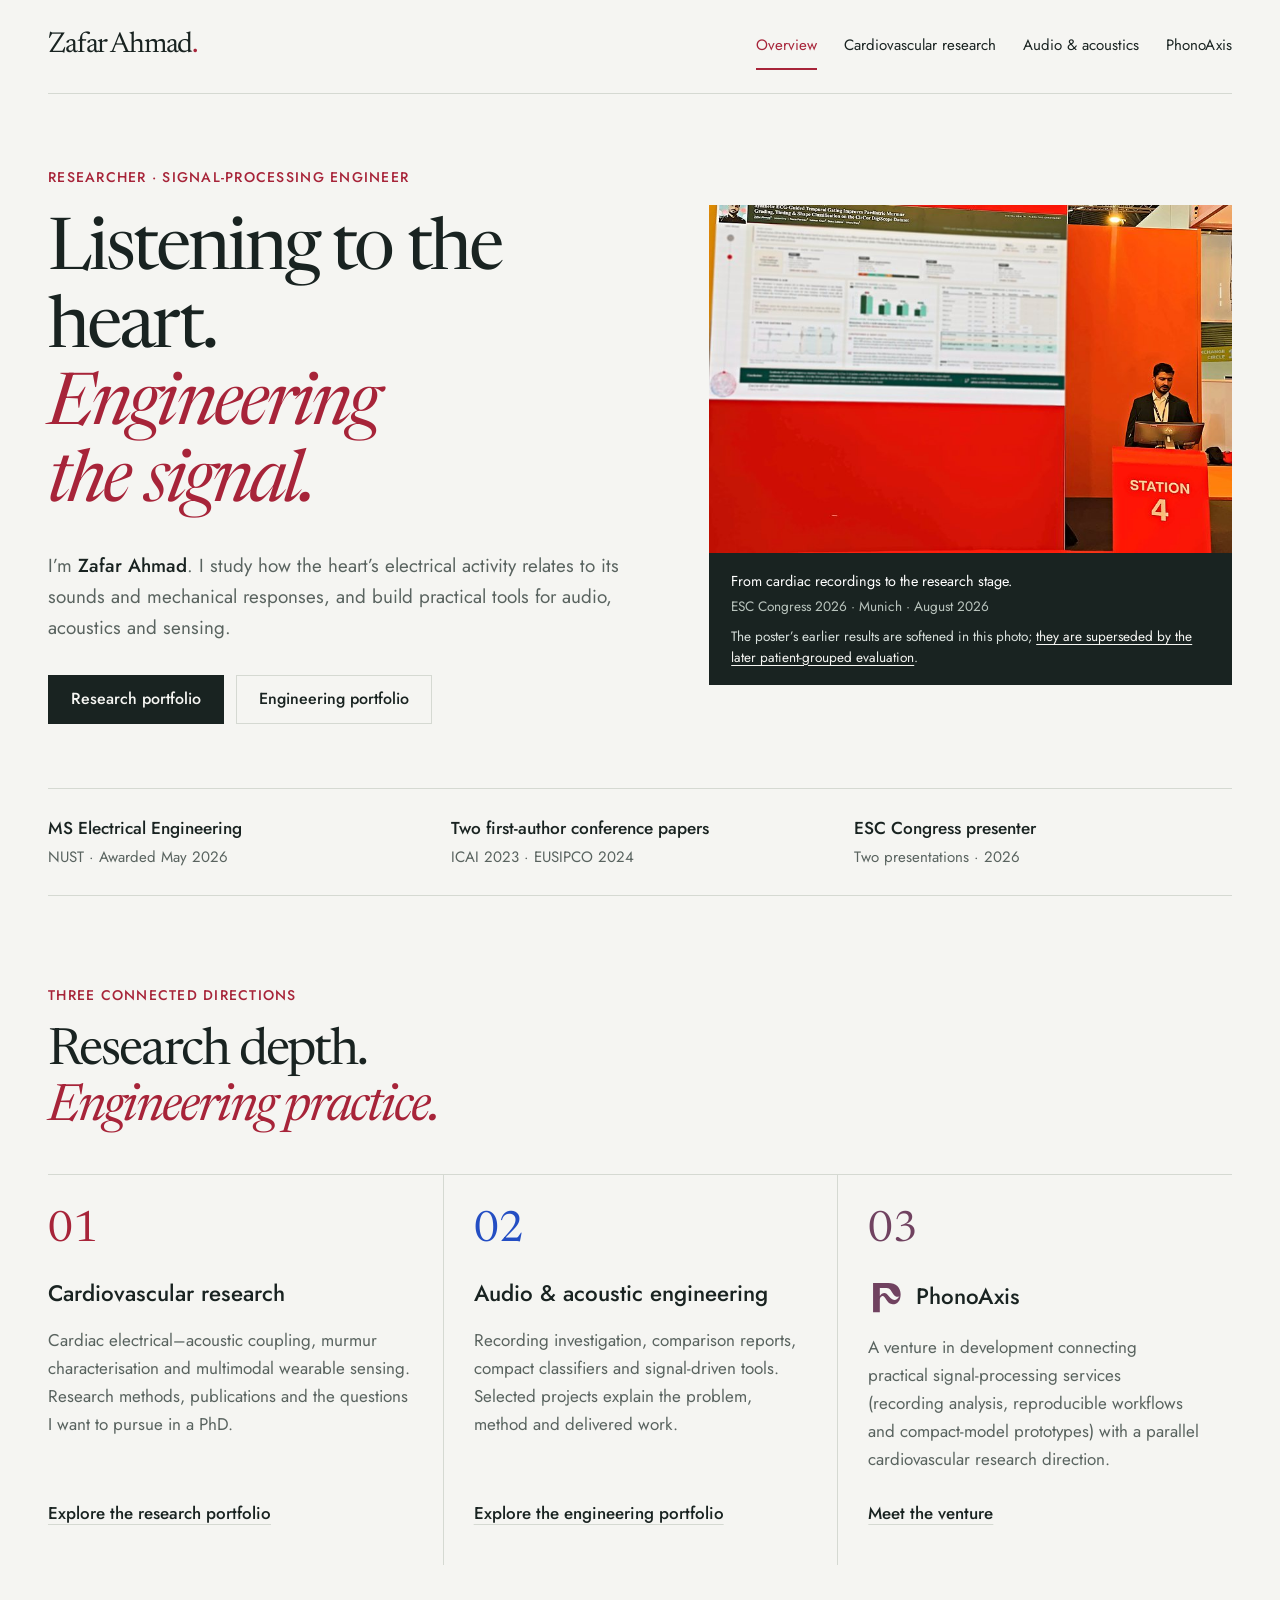
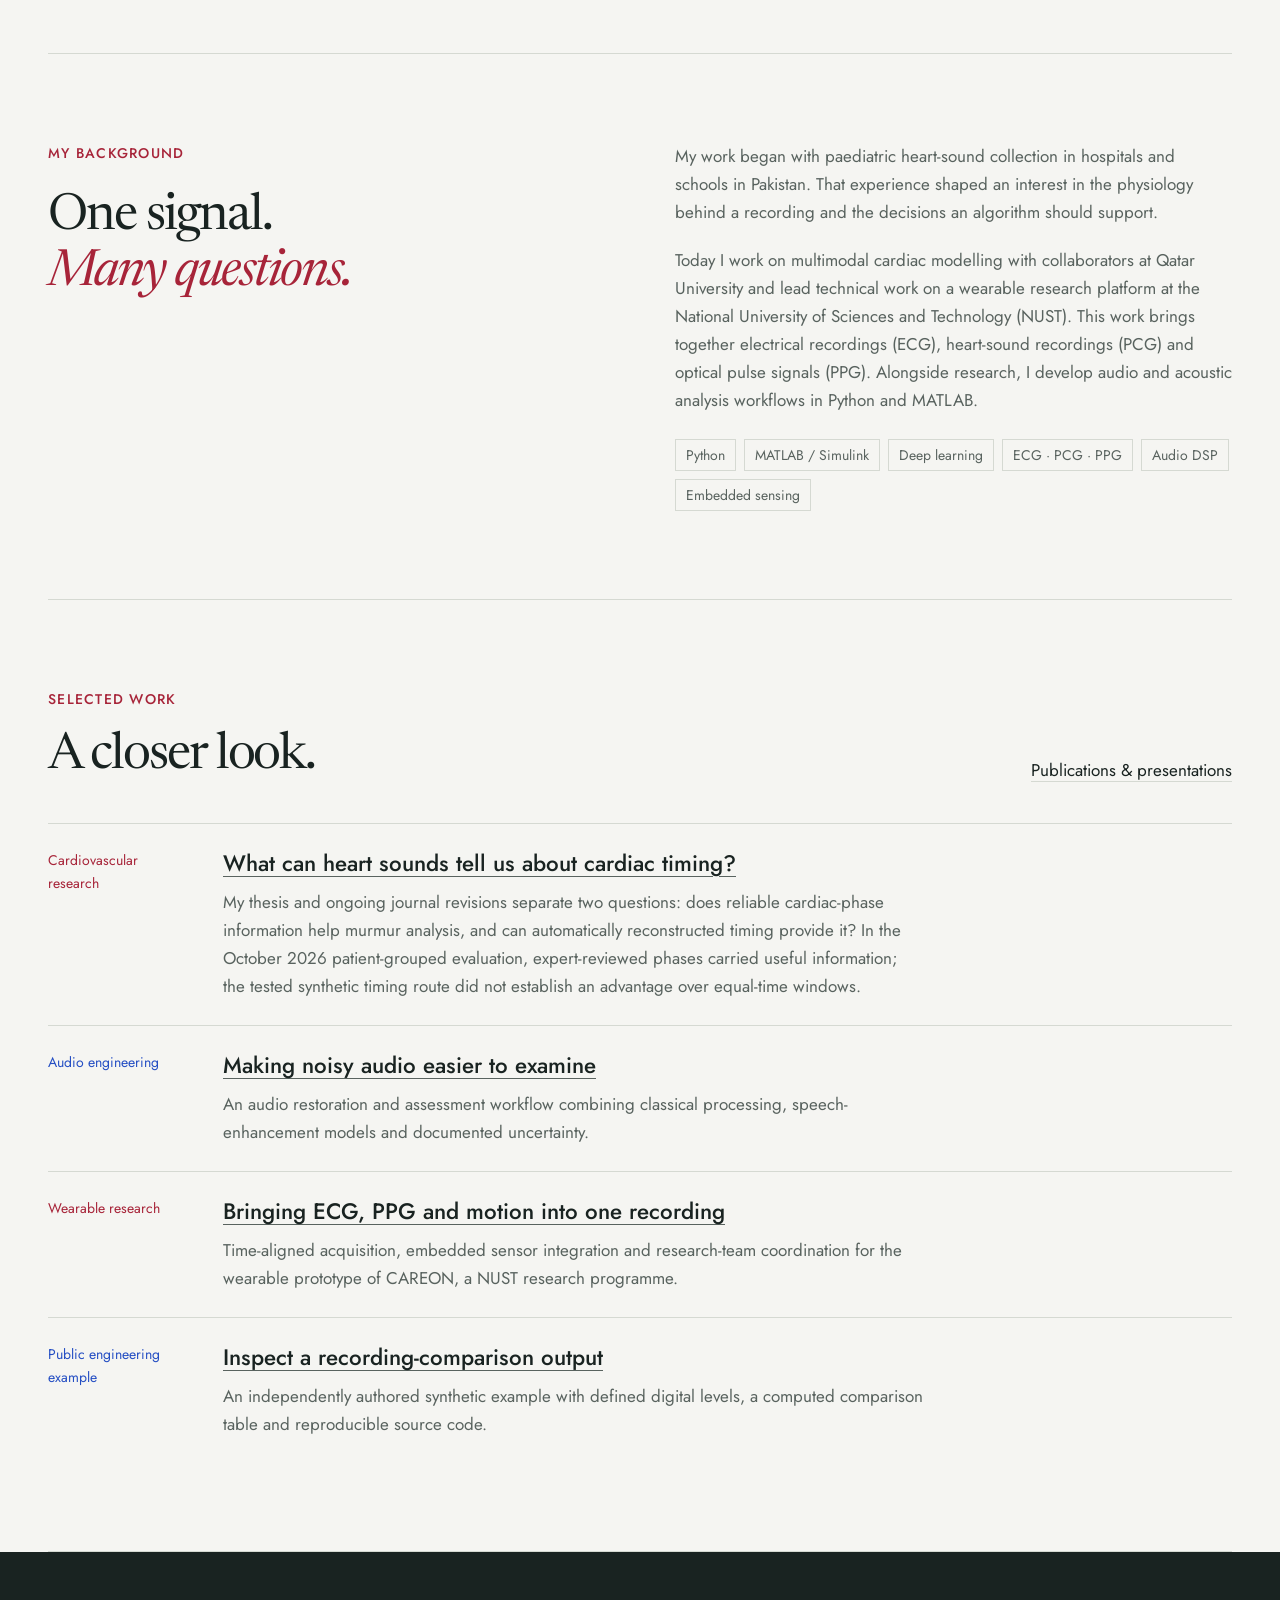
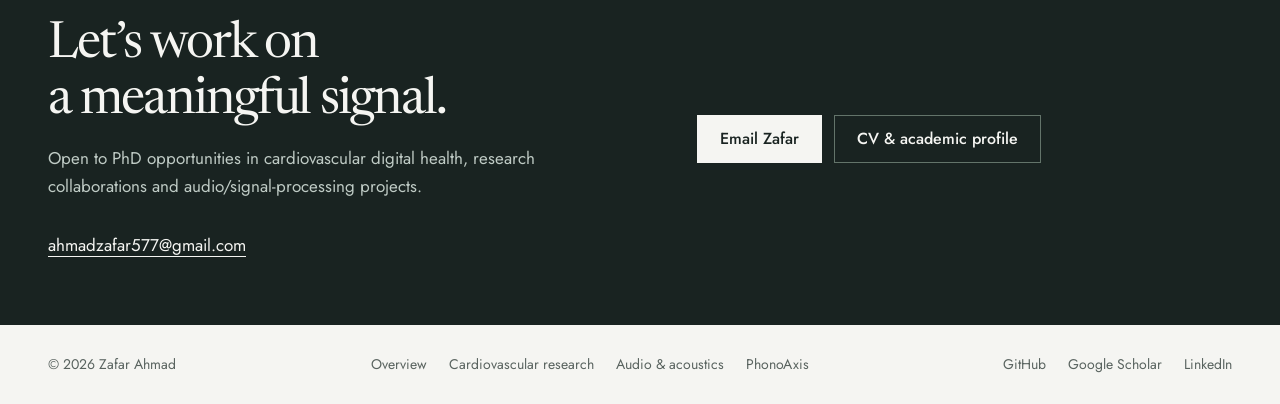
==== commit 8679c2da: "Use a wider, enhanced congress photo and say deep learning - Replace the close presenter crop with a" ====
--- a/index.html
+++ b/index.html
@@ -28,7 +28,7 @@
         <p class="hero-copy">I’m <strong>Zafar Ahmad</strong>. I study how the heart’s electrical activity relates to its sounds and mechanical responses, and build practical tools for audio, acoustics and sensing.</p>
         <div class="hero-actions"><a class="button" href="research.html">Research portfolio</a><a class="button secondary" href="audio.html">Engineering portfolio</a></div>
       </div>
-      <figure class="hero-photo"><picture><source media="(max-width: 760px)" srcset="assets/esc-2026-presenter-phone-480.jpg 480w, assets/esc-2026-presenter-phone-800.jpg 800w" sizes="calc(100vw - 40px)" width="800" height="600"><img src="assets/esc-2026-presenter-1100.jpg" srcset="assets/esc-2026-presenter-600.jpg 600w, assets/esc-2026-presenter-1100.jpg 1100w" sizes="(min-width: 1296px) 530px, 42vw" width="1100" height="1263" alt="Zafar Ahmad presenting his cardiac signal research at a lectern at ESC Congress 2026" fetchpriority="high"></picture><figcaption>From cardiac recordings to the research stage.<span>ESC Congress 2026 · Munich · August 2026</span><span class="historical-caption">The poster presented at this session reported earlier results; <a href="research.html#current-evaluation">they are superseded by the later patient-grouped evaluation</a>.</span></figcaption></figure>
+      <figure class="hero-photo"><img src="assets/esc-2026-station-1200.jpg" srcset="assets/esc-2026-station-480.jpg 480w, assets/esc-2026-station-800.jpg 800w, assets/esc-2026-station-1200.jpg 1200w" sizes="(min-width: 1296px) 530px, (min-width: 761px) 42vw, calc(100vw - 40px)" width="1200" height="800" alt="Zafar Ahmad presenting his cardiac signal research at the lectern beside his poster at ESC Congress 2026" fetchpriority="high"><figcaption>From cardiac recordings to the research stage.<span>ESC Congress 2026 · Munich · August 2026</span><span class="historical-caption">The poster’s earlier results are softened in this photo; <a href="research.html#current-evaluation">they are superseded by the later patient-grouped evaluation</a>.</span></figcaption></figure>
     </section>
     <div class="proof-strip shell" role="group" aria-label="Selected credentials"><div><strong>MS Electrical Engineering</strong><span>NUST · Awarded May 2026</span></div><div><strong>Two first-author conference papers</strong><span>ICAI 2023 · EUSIPCO 2024</span></div><div><strong>ESC Congress presenter</strong><span>Two presentations · 2026</span></div></div>
     <section class="section shell" aria-labelledby="portfolios-title">
--- a/styles.css
+++ b/styles.css
@@ -77,9 +77,8 @@
 .visually-hidden{position:absolute!important;width:1px;height:1px;padding:0;margin:-1px;overflow:hidden;clip:rect(0,0,0,0);white-space:nowrap;border:0}
 p,dd,li,figcaption,td,th{overflow-wrap:break-word}
 h4{margin:0;font-weight:500;line-height:1.3;overflow-wrap:break-word}
-/* Overview hero: presenter-focused derivatives. */
-.hero-photo picture{display:block}
-.hero-photo img{object-position:50% 22%}
+/* Overview hero: wide 3:2 view of the presenter beside the congress poster. */
+.hero-photo img{aspect-ratio:3/2;object-position:center}
 .hero-photo figcaption a:focus-visible{outline-color:#f5f5f2}
 .hero-photo figcaption a{text-decoration-color:currentColor}
 /* Readable measure for long prose on wide screens. */
@@ -133,7 +132,7 @@
  .section-nav{position:sticky;top:0;z-index:5;background:var(--paper);flex-wrap:nowrap;overflow-x:auto;white-space:nowrap;scrollbar-width:none;padding:6px 28px 6px 0;-webkit-mask-image:linear-gradient(to right,#000 calc(100% - 36px),transparent);mask-image:linear-gradient(to right,#000 calc(100% - 36px),transparent)}
  .section-nav::-webkit-scrollbar{display:none}
  .section-nav a{flex:0 0 auto;padding:10px 0}
- .hero-photo img{aspect-ratio:4/3;object-position:50% 30%}
+ .hero-photo img{aspect-ratio:3/2;object-position:center}
 }
 /* Print: readable text on paper and visible link destinations. */
 @media print{
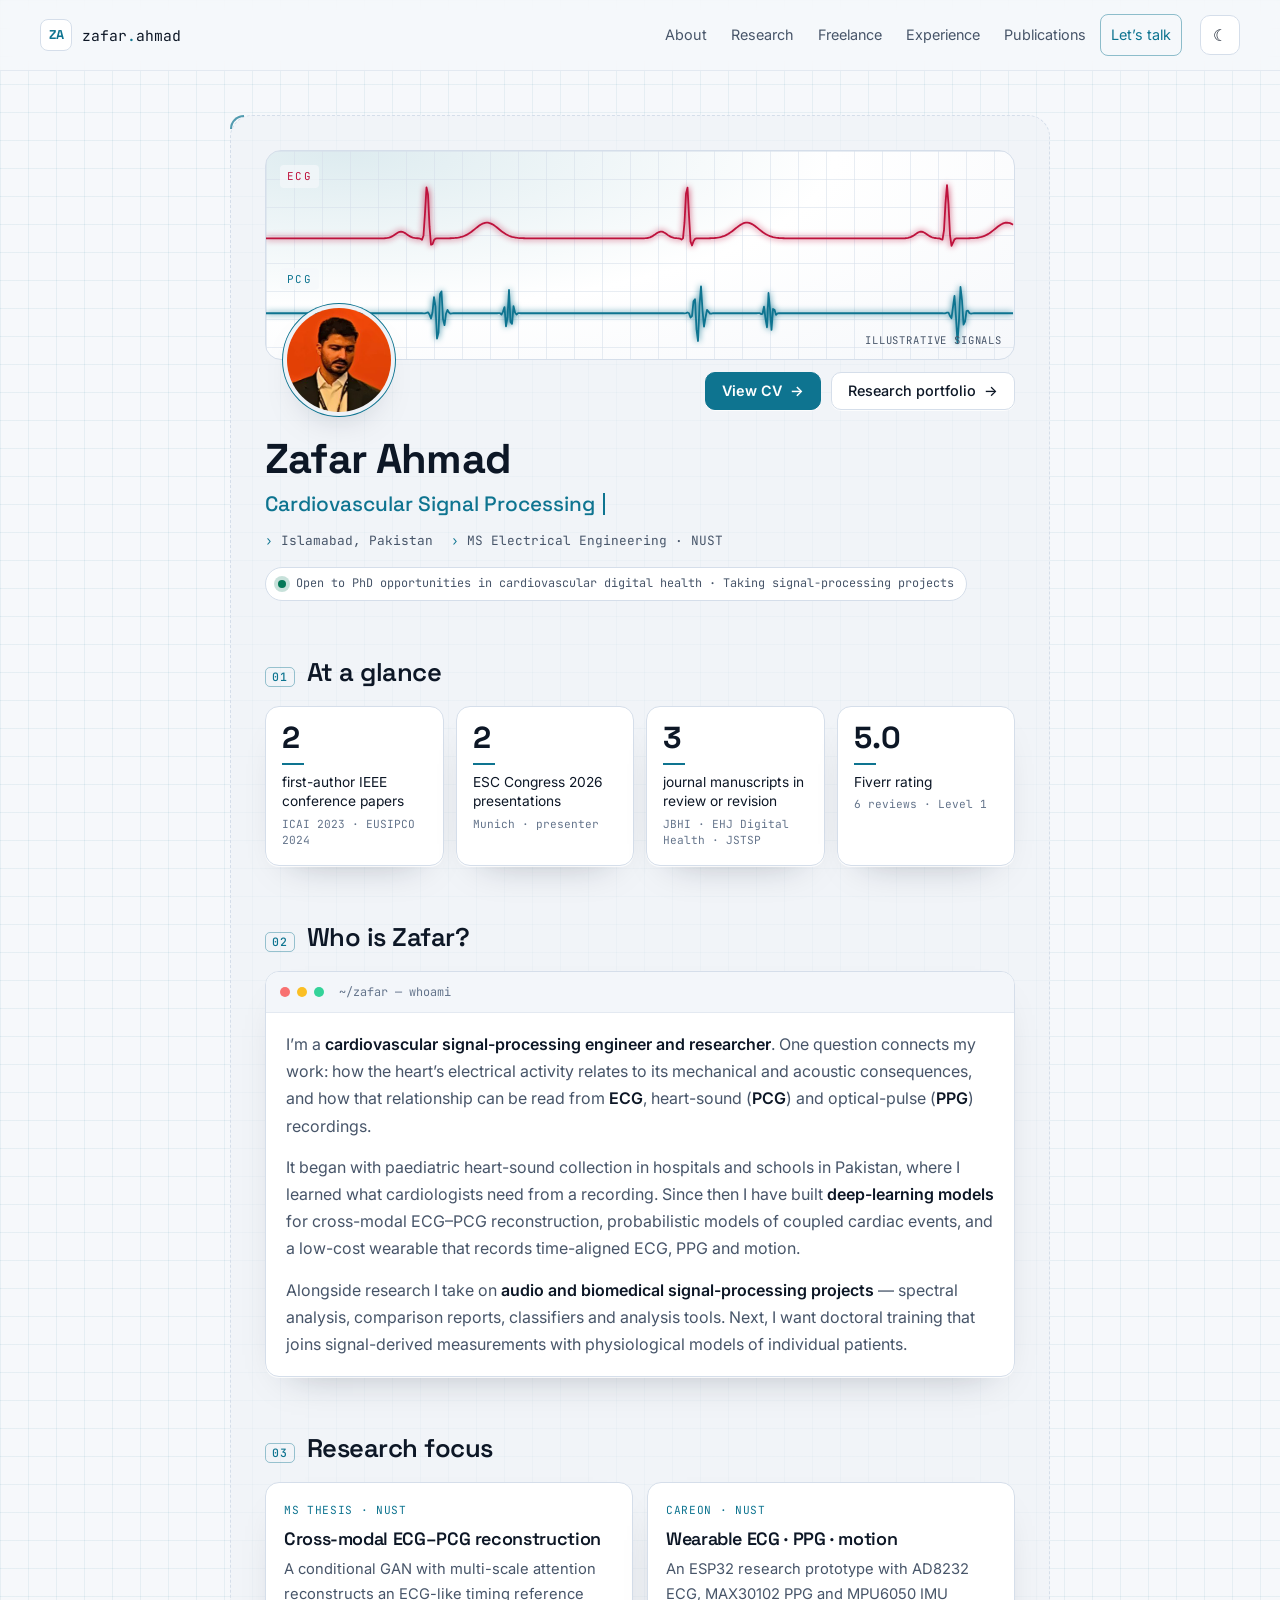
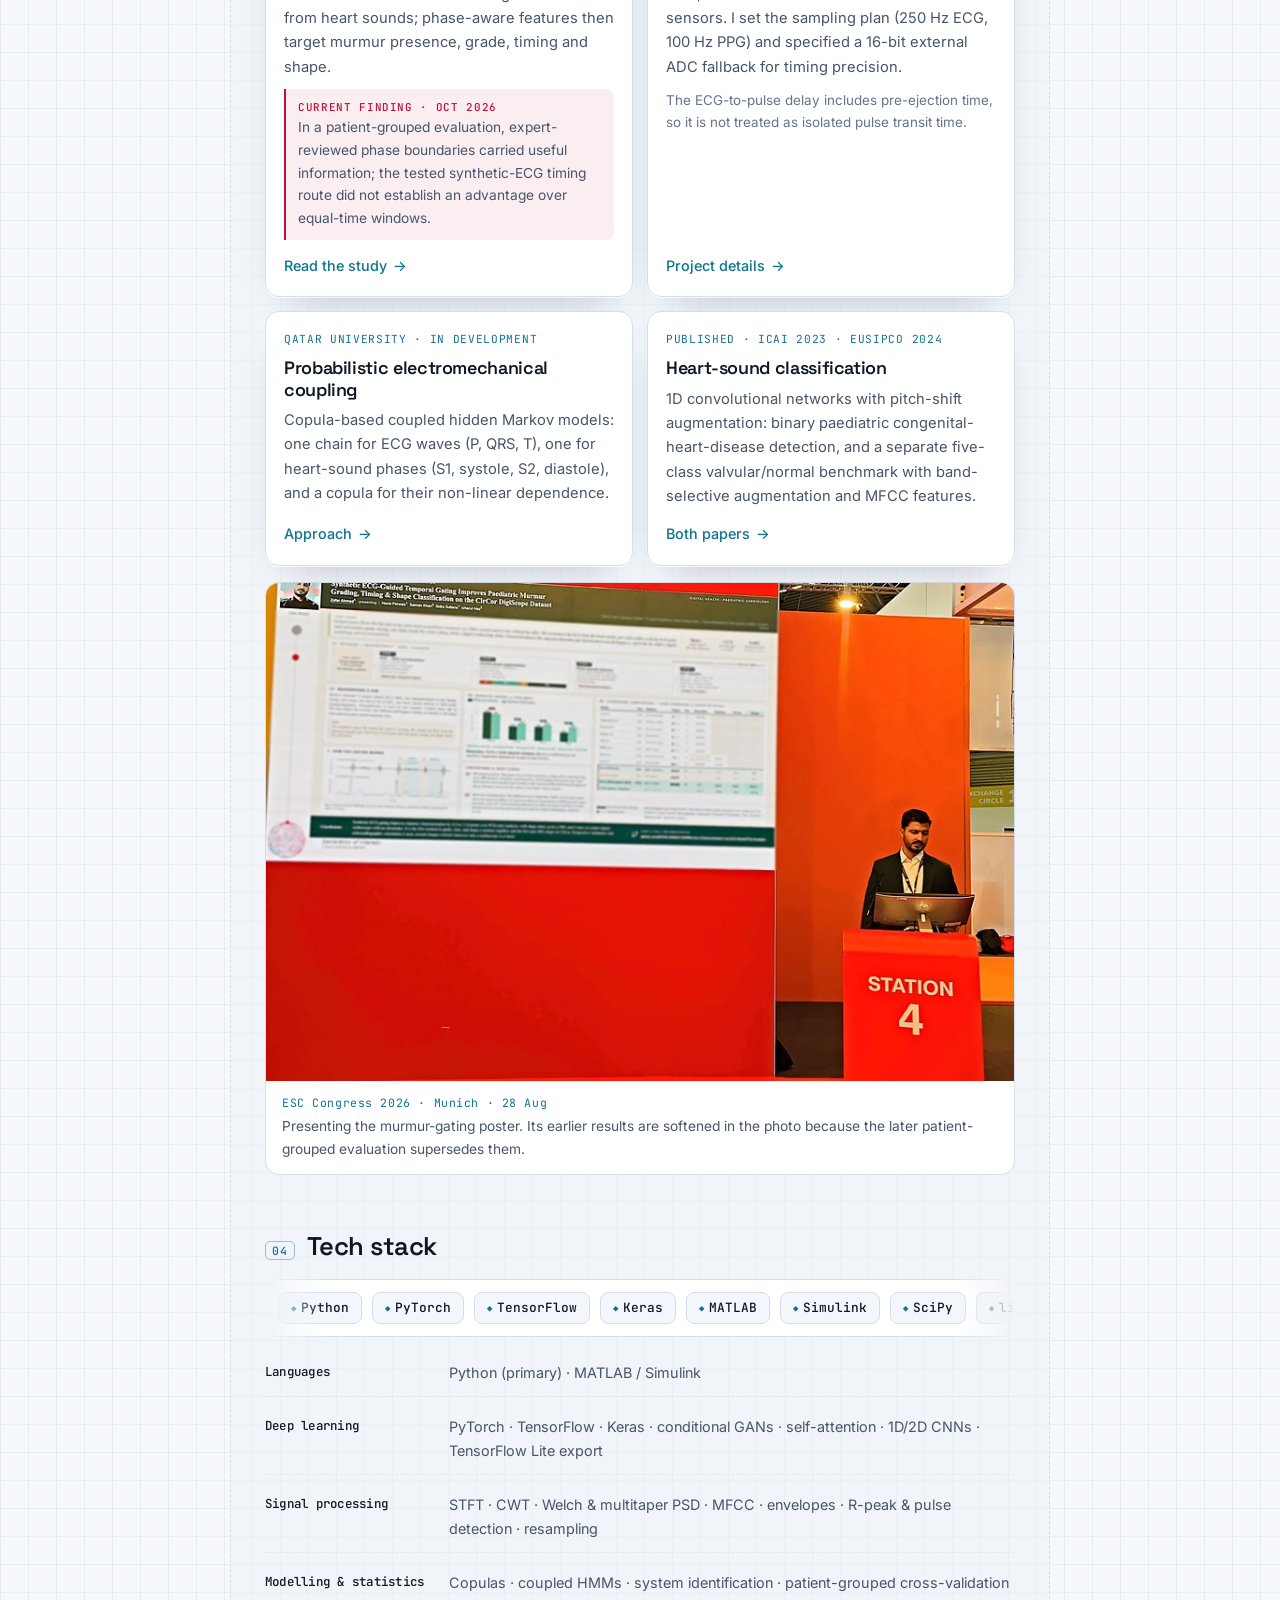
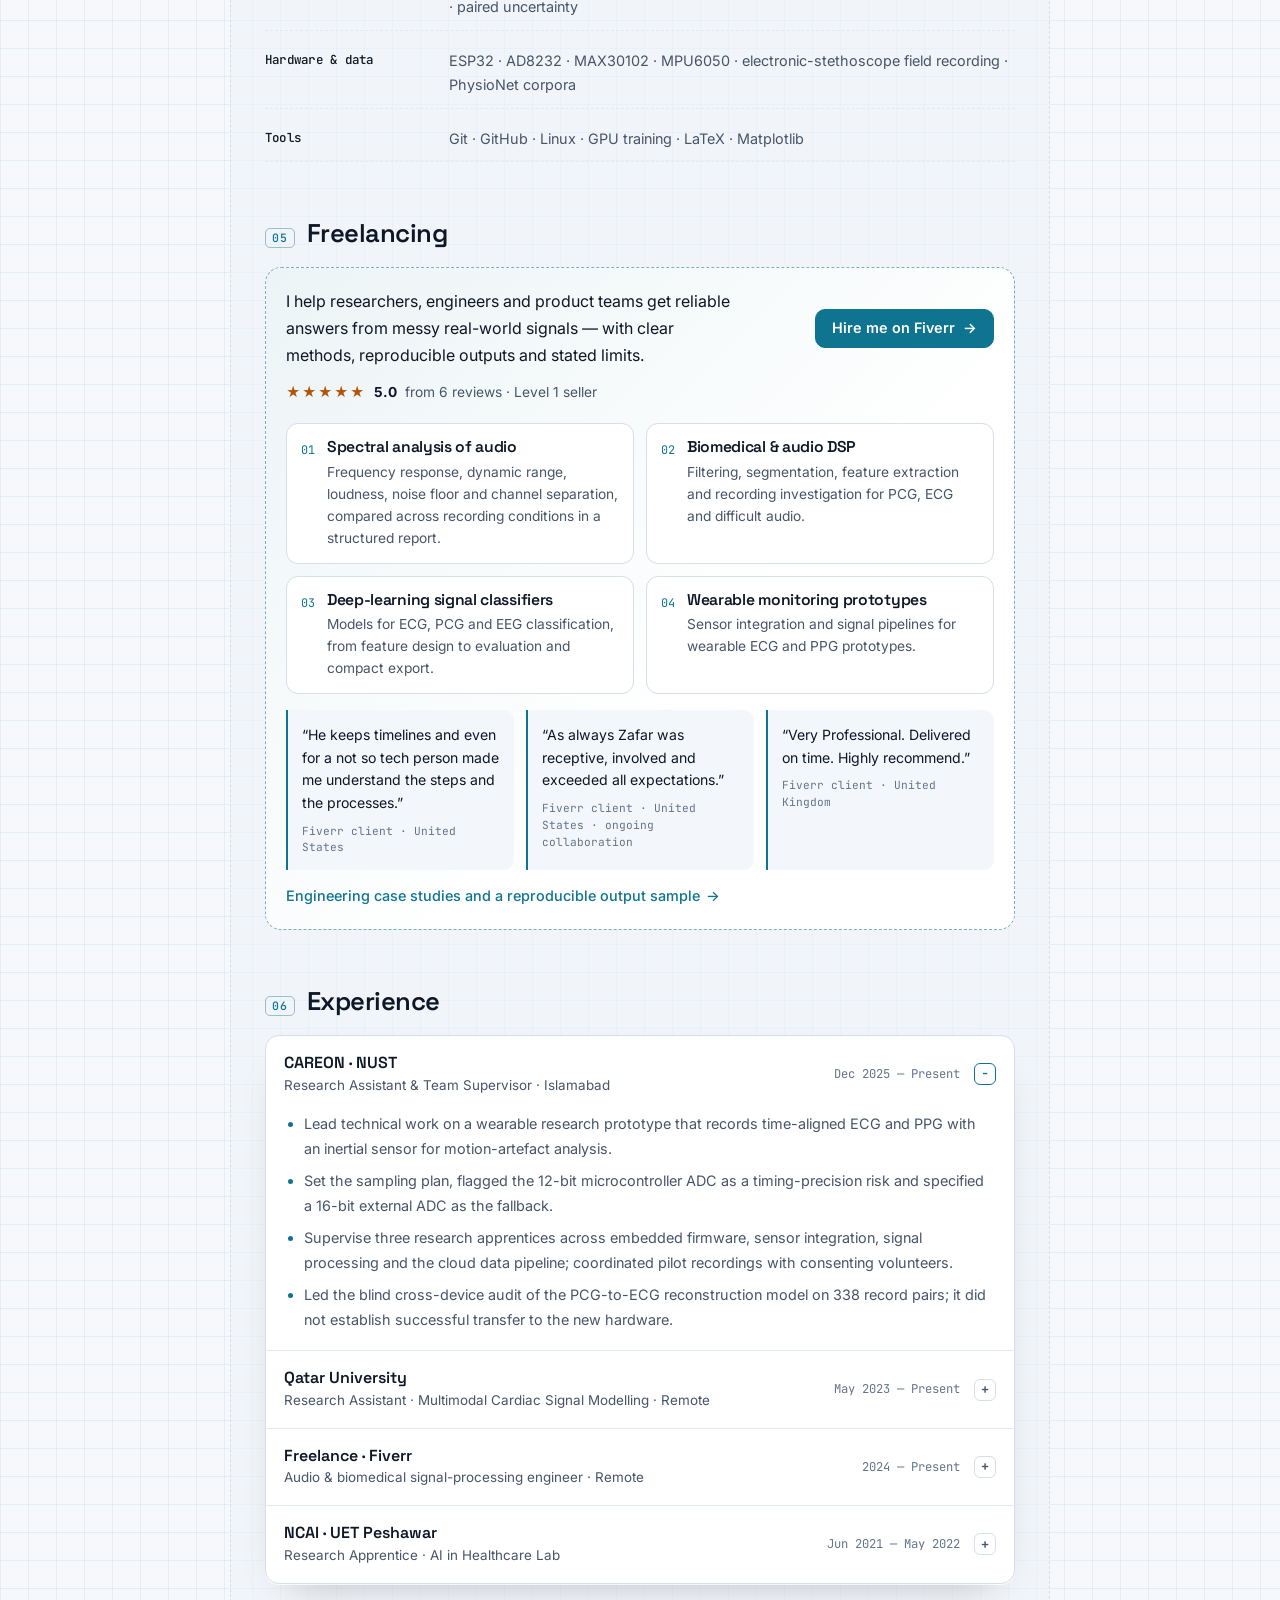
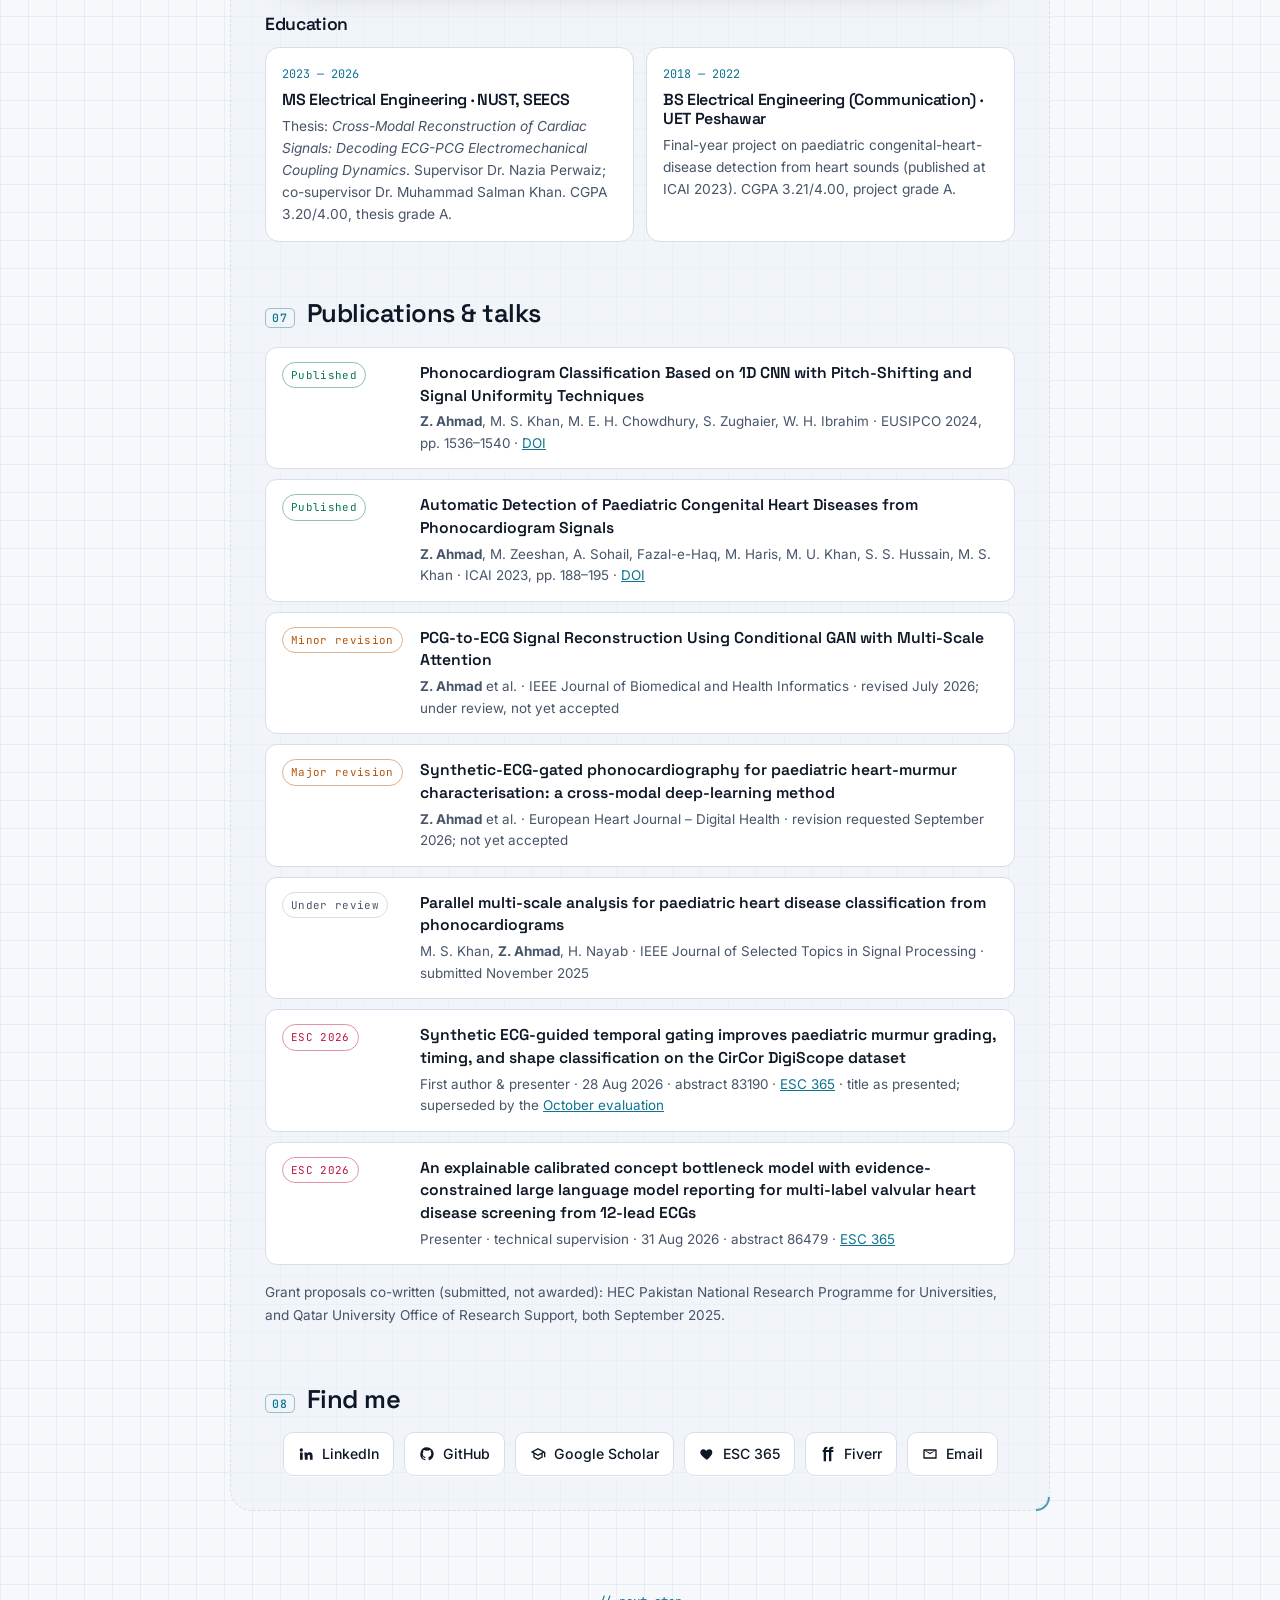
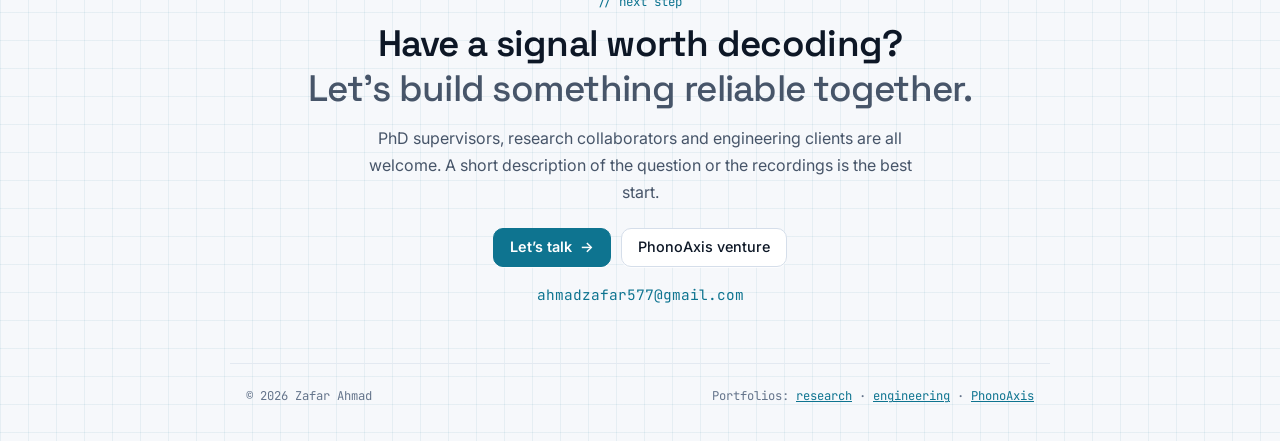
==== commit 618b7e7b: "Add personal homepage with engineering theme - Replace the overview with a single-column personal ho" ====
--- a/index.html
+++ b/index.html
@@ -1,53 +1,276 @@
 <!doctype html>
-<html lang="en"><head>
-  <meta charset="utf-8"><meta name="viewport" content="width=device-width, initial-scale=1">
-  <title>Zafar Ahmad — Cardiovascular Research & Signal Processing</title>
-  <meta name="description" content="Zafar Ahmad: cardiovascular signal-processing researcher and audio/acoustic engineer. Explore research, publications, engineering projects and the PhonoAxis venture.">
-  <meta name="theme-color" content="#192321">
+<html lang="en" data-theme="dark">
+<head>
+  <meta charset="utf-8">
+  <meta name="viewport" content="width=device-width, initial-scale=1">
+  <title>Zafar Ahmad — Cardiovascular Signal Processing &amp; Deep Learning</title>
+  <meta name="description" content="Zafar Ahmad: cardiovascular signal-processing engineer and deep-learning researcher. ECG, heart-sound and PPG research, wearable sensing, publications, ESC Congress 2026 presentations and freelance audio and biomedical signal-processing work.">
+  <meta name="theme-color" content="#0a0e14">
   <link rel="canonical" href="https://zafar-ahmad-5359.github.io/">
-  <meta property="og:type" content="website"><meta property="og:site_name" content="Zafar Ahmad · PhonoAxis">
-  <meta property="og:title" content="Zafar Ahmad — Cardiovascular Research &amp; Signal Processing"><meta property="og:description" content="Research, publications, audio and acoustic engineering projects, and the PhonoAxis venture."><meta property="og:url" content="https://zafar-ahmad-5359.github.io/">
-  <meta property="og:image" content="https://zafar-ahmad-5359.github.io/assets/portfolio-social-preview.png"><meta property="og:image:width" content="1200"><meta property="og:image:height" content="630">
+  <meta property="og:type" content="profile">
+  <meta property="og:site_name" content="Zafar Ahmad · PhonoAxis">
+  <meta property="og:url" content="https://zafar-ahmad-5359.github.io/">
+  <meta property="og:title" content="Zafar Ahmad — Cardiovascular Signal Processing &amp; Deep Learning">
+  <meta property="og:description" content="ECG, heart-sound and PPG research, wearable sensing, publications and freelance signal-processing work.">
+  <meta property="og:image" content="https://zafar-ahmad-5359.github.io/assets/portfolio-social-preview.png">
+  <meta property="og:image:width" content="1200"><meta property="og:image:height" content="630">
   <meta property="og:image:alt" content="Zafar Ahmad and PhonoAxis: Listening to the heart. Engineering the signal. Routes to cardiovascular research, audio and acoustic engineering, and PhonoAxis.">
-  <meta name="twitter:card" content="summary_large_image"><meta name="twitter:title" content="Zafar Ahmad — Cardiovascular Research &amp; Signal Processing"><meta name="twitter:description" content="Research, publications, audio and acoustic engineering projects, and the PhonoAxis venture."><meta name="twitter:image" content="https://zafar-ahmad-5359.github.io/assets/portfolio-social-preview.png"><meta name="twitter:image:alt" content="Zafar Ahmad and PhonoAxis: Listening to the heart. Engineering the signal. Routes to cardiovascular research, audio and acoustic engineering, and PhonoAxis.">
-
-  <link rel="icon" type="image/svg+xml" href="data:image/svg+xml,%3Csvg xmlns='http://www.w3.org/2000/svg' viewBox='0 0 32 32'%3E%3Crect width='32' height='32' rx='5' fill='%23192321'/%3E%3Cpath d='M6 17h5l3-9 4 16 3-7h5' fill='none' stroke='%23f5f5f2' stroke-width='2'/%3E%3C/svg%3E">
+  <meta name="twitter:card" content="summary_large_image">
+  <meta name="twitter:title" content="Zafar Ahmad — Cardiovascular Signal Processing &amp; Deep Learning">
+  <meta name="twitter:description" content="ECG, heart-sound and PPG research, wearable sensing, publications and freelance signal-processing work.">
+  <meta name="twitter:image" content="https://zafar-ahmad-5359.github.io/assets/portfolio-social-preview.png">
+  <meta name="twitter:image:alt" content="Zafar Ahmad and PhonoAxis: Listening to the heart. Engineering the signal. Routes to cardiovascular research, audio and acoustic engineering, and PhonoAxis.">
+  <link rel="icon" type="image/svg+xml" href="data:image/svg+xml,%3Csvg xmlns='http://www.w3.org/2000/svg' viewBox='0 0 32 32'%3E%3Crect width='32' height='32' rx='7' fill='%230a0e14'/%3E%3Cpath d='M4 17h6l3-8 4 15 3-7h8' fill='none' stroke='%2322d3ee' stroke-width='2.4' stroke-linecap='round' stroke-linejoin='round'/%3E%3C/svg%3E">
+  <script>
+    // Apply the saved or preferred theme before first paint.
+    (function () {
+      var t = null;
+      try { t = localStorage.getItem('za-theme'); } catch (e) {}
+      if (!t) t = window.matchMedia && window.matchMedia('(prefers-color-scheme: light)').matches ? 'light' : 'dark';
+      document.documentElement.setAttribute('data-theme', t);
+    })();
+  </script>
   <link rel="preconnect" href="https://fonts.googleapis.com"><link rel="preconnect" href="https://fonts.gstatic.com" crossorigin>
-  <link rel="stylesheet" href="https://fonts.googleapis.com/css2?family=Jost:wght@400;500;600&amp;family=Newsreader:ital,wght@0,400;0,500;1,400&amp;display=swap" media="print" onload="this.media='all'"><noscript><link rel="stylesheet" href="https://fonts.googleapis.com/css2?family=Jost:wght@400;500;600&amp;family=Newsreader:ital,wght@0,400;0,500;1,400&amp;display=swap"></noscript>
-  <link rel="stylesheet" href="styles.css"><script src="app.js" defer></script>
-</head><body>
-  <a class="skip-link" href="#main">Skip to content</a>
-  <header class="site-header shell">
-    <a class="wordmark" href="index.html" aria-label="Zafar Ahmad home">Zafar Ahmad<span>.</span></a>
-    <button class="menu-toggle" aria-controls="site-nav" aria-expanded="false" type="button">Menu <span aria-hidden="true">+</span></button>
-    <nav id="site-nav" aria-label="Main navigation"><a href="index.html" aria-current="page">Overview</a><a href="research.html">Cardiovascular research</a><a href="audio.html">Audio & acoustics</a><a href="startup.html">PhonoAxis</a></nav>
+  <link rel="stylesheet" href="https://fonts.googleapis.com/css2?family=Inter:wght@400;500;600&amp;family=JetBrains+Mono:wght@400;500&amp;family=Space+Grotesk:wght@500;600;700&amp;display=swap" media="print" onload="this.media='all'">
+  <noscript><link rel="stylesheet" href="https://fonts.googleapis.com/css2?family=Inter:wght@400;500;600&amp;family=JetBrains+Mono:wght@400;500&amp;family=Space+Grotesk:wght@500;600;700&amp;display=swap"></noscript>
+  <link rel="stylesheet" href="personal.css">
+  <script src="personal.js" defer></script>
+</head>
+<body>
+  <a class="skip" href="#main">Skip to content</a>
+
+  <header class="topbar">
+    <a class="brand" href="#top" aria-label="Zafar Ahmad, back to top"><span class="brand-mark" aria-hidden="true">ZA</span><span class="brand-text">zafar<span>.</span>ahmad</span></a>
+    <nav class="topnav" aria-label="Sections">
+      <a href="#about">About</a>
+      <a href="#research">Research</a>
+      <a href="#freelance">Freelance</a>
+      <a href="#experience">Experience</a>
+      <a href="#publications">Publications</a>
+      <a href="#contact" class="nav-cta">Let’s talk</a>
+    </nav>
+    <button class="theme-toggle" type="button" aria-label="Switch colour theme"><span class="sun" aria-hidden="true">☀</span><span class="moon" aria-hidden="true">☾</span></button>
   </header>
+
   <main id="main">
-    <section class="home-hero shell" aria-labelledby="hero-title">
-      <div><p class="eyebrow">Researcher · Signal-processing engineer</p><h1 id="hero-title">Listening to the heart.<br><em>Engineering<br>the signal.</em></h1>
-        <p class="hero-copy">I’m <strong>Zafar Ahmad</strong>. I study how the heart’s electrical activity relates to its sounds and mechanical responses, and build practical tools for audio, acoustics and sensing.</p>
-        <div class="hero-actions"><a class="button" href="research.html">Research portfolio</a><a class="button secondary" href="audio.html">Engineering portfolio</a></div>
+    <div class="frame" id="top">
+
+      <!-- Profile header -->
+      <section class="profile" aria-labelledby="name">
+        <div class="banner">
+          <canvas id="scope" aria-hidden="true"></canvas>
+          <span class="scope-label scope-ecg" aria-hidden="true">ECG</span>
+          <span class="scope-label scope-pcg" aria-hidden="true">PCG</span>
+          <span class="scope-note">illustrative signals</span>
+        </div>
+        <div class="profile-row">
+          <img class="avatar" src="assets/zafar-ahmad-240.jpg" width="240" height="240" alt="Zafar Ahmad at ESC Congress 2026" fetchpriority="high">
+          <div class="profile-actions">
+            <a class="btn btn-solid" href="downloads/Zafar-Ahmad-Academic-CV.pdf">View CV <span aria-hidden="true">→</span></a>
+            <a class="btn" href="research.html">Research portfolio <span aria-hidden="true">→</span></a>
+          </div>
+        </div>
+        <h1 id="name">Zafar Ahmad</h1>
+        <p class="role" aria-hidden="true"><span class="role-text">Cardiovascular Signal Processing Engineer</span><span class="caret"></span></p>
+        <p class="visually-hidden">Cardiovascular signal-processing engineer, deep-learning researcher, and biomedical and audio signal-processing freelancer.</p>
+        <p class="meta"><span>Islamabad, Pakistan</span><span>MS Electrical Engineering · NUST</span></p>
+        <p class="status"><span class="dot" aria-hidden="true"></span>Open to PhD opportunities in cardiovascular digital health · Taking signal-processing projects</p>
+      </section>
+
+      <!-- At a glance -->
+      <section class="block" aria-labelledby="glance-title">
+        <h2 id="glance-title" class="block-title"><span class="idx">01</span>At a glance</h2>
+        <ul class="stats">
+          <li><strong>2</strong><span>first-author IEEE conference papers</span><small>ICAI 2023 · EUSIPCO 2024</small></li>
+          <li><strong>2</strong><span>ESC Congress 2026 presentations</span><small>Munich · presenter</small></li>
+          <li><strong>3</strong><span>journal manuscripts in review or revision</span><small>JBHI · EHJ Digital Health · JSTSP</small></li>
+          <li><strong>5.0</strong><span>Fiverr rating</span><small>6 reviews · Level 1</small></li>
+        </ul>
+      </section>
+
+      <!-- About -->
+      <section class="block" id="about" aria-labelledby="about-title">
+        <h2 id="about-title" class="block-title"><span class="idx">02</span>Who is Zafar?</h2>
+        <div class="terminal">
+          <div class="terminal-bar" aria-hidden="true"><i></i><i></i><i></i><span>~/zafar — whoami</span></div>
+          <div class="terminal-body">
+            <p>I’m a <strong>cardiovascular signal-processing engineer and researcher</strong>. One question connects my work: how the heart’s electrical activity relates to its mechanical and acoustic consequences, and how that relationship can be read from <strong>ECG</strong>, heart-sound (<strong>PCG</strong>) and optical-pulse (<strong>PPG</strong>) recordings.</p>
+            <p>It began with paediatric heart-sound collection in hospitals and schools in Pakistan, where I learned what cardiologists need from a recording. Since then I have built <strong>deep-learning models</strong> for cross-modal ECG–PCG reconstruction, probabilistic models of coupled cardiac events, and a low-cost wearable that records time-aligned ECG, PPG and motion.</p>
+            <p>Alongside research I take on <strong>audio and biomedical signal-processing projects</strong> — spectral analysis, comparison reports, classifiers and analysis tools. Next, I want doctoral training that joins signal-derived measurements with physiological models of individual patients.</p>
+          </div>
+        </div>
+      </section>
+
+      <!-- Research -->
+      <section class="block" id="research" aria-labelledby="research-title">
+        <h2 id="research-title" class="block-title"><span class="idx">03</span>Research focus</h2>
+        <div class="cards">
+          <article class="card">
+            <p class="card-tag">MS thesis · NUST</p>
+            <h3>Cross-modal ECG–PCG reconstruction</h3>
+            <p>A conditional GAN with multi-scale attention reconstructs an ECG-like timing reference from heart sounds; phase-aware features then target murmur presence, grade, timing and shape.</p>
+            <p class="finding"><span>Current finding · Oct 2026</span> In a patient-grouped evaluation, expert-reviewed phase boundaries carried useful information; the tested synthetic-ECG timing route did not establish an advantage over equal-time windows.</p>
+            <a class="more" href="research.html#cross-modal">Read the study <span aria-hidden="true">→</span></a>
+          </article>
+          <article class="card">
+            <p class="card-tag">CAREON · NUST</p>
+            <h3>Wearable ECG · PPG · motion</h3>
+            <p>An ESP32 research prototype with AD8232 ECG, MAX30102 PPG and MPU6050 IMU sensors. I set the sampling plan (250 Hz ECG, 100 Hz PPG) and specified a 16-bit external ADC fallback for timing precision.</p>
+            <p class="note-line">The ECG-to-pulse delay includes pre-ejection time, so it is not treated as isolated pulse transit time.</p>
+            <a class="more" href="research.html#wearables">Project details <span aria-hidden="true">→</span></a>
+          </article>
+          <article class="card">
+            <p class="card-tag">Qatar University · in development</p>
+            <h3>Probabilistic electromechanical coupling</h3>
+            <p>Copula-based coupled hidden Markov models: one chain for ECG waves (P, QRS, T), one for heart-sound phases (S1, systole, S2, diastole), and a copula for their non-linear dependence.</p>
+            <a class="more" href="research.html#coupled-hmm">Approach <span aria-hidden="true">→</span></a>
+          </article>
+          <article class="card">
+            <p class="card-tag">Published · ICAI 2023 · EUSIPCO 2024</p>
+            <h3>Heart-sound classification</h3>
+            <p>1D convolutional networks with pitch-shift augmentation: binary paediatric congenital-heart-disease detection, and a separate five-class valvular/normal benchmark with band-selective augmentation and MFCC features.</p>
+            <a class="more" href="research.html#heart-sound-studies">Both papers <span aria-hidden="true">→</span></a>
+          </article>
+        </div>
+        <figure class="stage">
+          <img src="assets/esc-2026-station-800.jpg" srcset="assets/esc-2026-station-480.jpg 480w, assets/esc-2026-station-800.jpg 800w, assets/esc-2026-station-1200.jpg 1200w" sizes="(min-width: 820px) 700px, calc(100vw - 48px)" width="1200" height="800" loading="lazy" alt="Zafar Ahmad presenting at Station 4 beside his poster at ESC Congress 2026 in Munich">
+          <figcaption><span class="mono">ESC Congress 2026 · Munich · 28 Aug</span> Presenting the murmur-gating poster. Its earlier results are softened in the photo because the later patient-grouped evaluation supersedes them.</figcaption>
+        </figure>
+      </section>
+
+      <!-- Tech stack -->
+      <section class="block" aria-labelledby="stack-title">
+        <h2 id="stack-title" class="block-title"><span class="idx">04</span>Tech stack</h2>
+        <div class="marquee" aria-hidden="true">
+          <div class="marquee-track">
+            <span>Python</span><span>PyTorch</span><span>TensorFlow</span><span>Keras</span><span>MATLAB</span><span>Simulink</span><span>SciPy</span><span>librosa</span><span>PyWavelets</span><span>Conditional GANs</span><span>Self-attention</span><span>1D / 2D CNNs</span><span>Copulas</span><span>Coupled HMMs</span><span>STFT · CWT · MFCC</span><span>Welch / multitaper PSD</span><span>TensorFlow Lite</span><span>ESP32</span><span>I²C sensors</span><span>Git</span><span>Linux</span><span>LaTeX</span>
+          </div>
+        </div>
+        <ul class="stack-list">
+          <li><b>Languages</b>Python (primary) · MATLAB / Simulink</li>
+          <li><b>Deep learning</b>PyTorch · TensorFlow · Keras · conditional GANs · self-attention · 1D/2D CNNs · TensorFlow Lite export</li>
+          <li><b>Signal processing</b>STFT · CWT · Welch &amp; multitaper PSD · MFCC · envelopes · R-peak &amp; pulse detection · resampling</li>
+          <li><b>Modelling &amp; statistics</b>Copulas · coupled HMMs · system identification · patient-grouped cross-validation · paired uncertainty</li>
+          <li><b>Hardware &amp; data</b>ESP32 · AD8232 · MAX30102 · MPU6050 · electronic-stethoscope field recording · PhysioNet corpora</li>
+          <li><b>Tools</b>Git · GitHub · Linux · GPU training · LaTeX · Matplotlib</li>
+        </ul>
+      </section>
+
+      <!-- Freelance -->
+      <section class="block" id="freelance" aria-labelledby="freelance-title">
+        <h2 id="freelance-title" class="block-title"><span class="idx">05</span>Freelancing</h2>
+        <div class="freelance">
+          <div class="freelance-head">
+            <p>I help researchers, engineers and product teams get reliable answers from messy real-world signals — with clear methods, reproducible outputs and stated limits.</p>
+            <a class="btn btn-solid" href="https://www.fiverr.com/zafarahmad577">Hire me on Fiverr <span aria-hidden="true">→</span></a>
+          </div>
+          <p class="rating"><span class="stars" aria-hidden="true">★★★★★</span><b>5.0</b> from 6 reviews · Level 1 seller</p>
+          <ul class="services">
+            <li><span class="svc-idx">01</span><div><h3>Spectral analysis of audio</h3><p>Frequency response, dynamic range, loudness, noise floor and channel separation, compared across recording conditions in a structured report.</p></div></li>
+            <li><span class="svc-idx">02</span><div><h3>Biomedical &amp; audio DSP</h3><p>Filtering, segmentation, feature extraction and recording investigation for PCG, ECG and difficult audio.</p></div></li>
+            <li><span class="svc-idx">03</span><div><h3>Deep-learning signal classifiers</h3><p>Models for ECG, PCG and EEG classification, from feature design to evaluation and compact export.</p></div></li>
+            <li><span class="svc-idx">04</span><div><h3>Wearable monitoring prototypes</h3><p>Sensor integration and signal pipelines for wearable ECG and PPG prototypes.</p></div></li>
+          </ul>
+          <div class="quotes">
+            <blockquote><p>“He keeps timelines and even for a not so tech person made me understand the steps and the processes.”</p><footer>Fiverr client · United States</footer></blockquote>
+            <blockquote><p>“As always Zafar was receptive, involved and exceeded all expectations.”</p><footer>Fiverr client · United States · ongoing collaboration</footer></blockquote>
+            <blockquote><p>“Very Professional. Delivered on time. Highly recommend.”</p><footer>Fiverr client · United Kingdom</footer></blockquote>
+          </div>
+          <a class="more" href="audio.html">Engineering case studies and a reproducible output sample <span aria-hidden="true">→</span></a>
+        </div>
+      </section>
+
+      <!-- Experience -->
+      <section class="block" id="experience" aria-labelledby="experience-title">
+        <h2 id="experience-title" class="block-title"><span class="idx">06</span>Experience</h2>
+        <div class="accordion">
+          <details open>
+            <summary><span class="acc-main"><b>CAREON · NUST</b><span>Research Assistant &amp; Team Supervisor · Islamabad</span></span><span class="acc-date">Dec 2025 — Present</span></summary>
+            <ul>
+              <li>Lead technical work on a wearable research prototype that records time-aligned ECG and PPG with an inertial sensor for motion-artefact analysis.</li>
+              <li>Set the sampling plan, flagged the 12-bit microcontroller ADC as a timing-precision risk and specified a 16-bit external ADC as the fallback.</li>
+              <li>Supervise three research apprentices across embedded firmware, sensor integration, signal processing and the cloud data pipeline; coordinated pilot recordings with consenting volunteers.</li>
+              <li>Led the blind cross-device audit of the PCG-to-ECG reconstruction model on 338 record pairs; it did not establish successful transfer to the new hardware.</li>
+            </ul>
+          </details>
+          <details>
+            <summary><span class="acc-main"><b>Qatar University</b><span>Research Assistant · Multimodal Cardiac Signal Modelling · Remote</span></span><span class="acc-date">May 2023 — Present</span></summary>
+            <ul>
+              <li>Designed band-selective pitch augmentation that keeps the diagnostic band intact, with an MFCC-based 1D CNN for five-class heart-sound classification (EUSIPCO 2024, first author).</li>
+              <li>Developing a copula-based coupled hidden Markov model for simultaneous ECG and PCG (since September 2024).</li>
+              <li>Exploratory ECG–PCG dependence analysis at rest and during exercise: pooled sample-level correlation proved weak because it ignores event synchronisation, which motivates event-level hidden states.</li>
+              <li>Co-wrote a submitted grant proposal on simultaneous PCG and ECG analysis (Qatar University Office of Research Support, September 2025).</li>
+            </ul>
+          </details>
+          <details>
+            <summary><span class="acc-main"><b>Freelance · Fiverr</b><span>Audio &amp; biomedical signal-processing engineer · Remote</span></span><span class="acc-date">2024 — Present</span></summary>
+            <ul>
+              <li>Recording investigation, repeated acoustic comparison reports, compact-model export and an offline audio-to-motion prototype for international clients.</li>
+              <li>5.0 rating across six reviews; clients highlight clear explanations, follow-up questions and on-time delivery.</li>
+            </ul>
+          </details>
+          <details>
+            <summary><span class="acc-main"><b>NCAI · UET Peshawar</b><span>Research Apprentice · AI in Healthcare Lab</span></span><span class="acc-date">Jun 2021 — May 2022</span></summary>
+            <ul>
+              <li>Collected paediatric heart sounds with an electronic stethoscope at two tertiary hospitals and six schools, with cardiologist-supported, echocardiography-confirmed annotation.</li>
+              <li>Wrote the collection procedures, consent documents and clinical questionnaires used for institutional review; took part in school screening and referral.</li>
+              <li>Trained 1D convolutional networks with pitch-shift augmentation for paediatric congenital-heart-disease detection (ICAI 2023, first author).</li>
+              <li>Best Summer Intern Award, 2022.</li>
+            </ul>
+          </details>
+        </div>
+        <h3 class="sub-title">Education</h3>
+        <div class="edu">
+          <div><p class="edu-date">2023 — 2026</p><h4>MS Electrical Engineering · NUST, SEECS</h4><p>Thesis: <em>Cross-Modal Reconstruction of Cardiac Signals: Decoding ECG-PCG Electromechanical Coupling Dynamics</em>. Supervisor Dr. Nazia Perwaiz; co-supervisor Dr. Muhammad Salman Khan. CGPA 3.20/4.00, thesis grade A.</p></div>
+          <div><p class="edu-date">2018 — 2022</p><h4>BS Electrical Engineering (Communication) · UET Peshawar</h4><p>Final-year project on paediatric congenital-heart-disease detection from heart sounds (published at ICAI 2023). CGPA 3.21/4.00, project grade A.</p></div>
+        </div>
+      </section>
+
+      <!-- Publications -->
+      <section class="block" id="publications" aria-labelledby="pubs-title">
+        <h2 id="pubs-title" class="block-title"><span class="idx">07</span>Publications &amp; talks</h2>
+        <ol class="pubs">
+          <li><span class="pill pill-ok">Published</span><div><p class="pub-title">Phonocardiogram Classification Based on 1D CNN with Pitch-Shifting and Signal Uniformity Techniques</p><p class="pub-meta"><b>Z. Ahmad</b>, M. S. Khan, M. E. H. Chowdhury, S. Zughaier, W. H. Ibrahim · EUSIPCO 2024, pp. 1536–1540 · <a href="https://doi.org/10.23919/EUSIPCO63174.2024.10715037">DOI</a></p></div></li>
+          <li><span class="pill pill-ok">Published</span><div><p class="pub-title">Automatic Detection of Paediatric Congenital Heart Diseases from Phonocardiogram Signals</p><p class="pub-meta"><b>Z. Ahmad</b>, M. Zeeshan, A. Sohail, Fazal-e-Haq, M. Haris, M. U. Khan, S. S. Hussain, M. S. Khan · ICAI 2023, pp. 188–195 · <a href="https://doi.org/10.1109/ICAI58407.2023.10136668">DOI</a></p></div></li>
+          <li><span class="pill pill-rev">Minor revision</span><div><p class="pub-title">PCG-to-ECG Signal Reconstruction Using Conditional GAN with Multi-Scale Attention</p><p class="pub-meta"><b>Z. Ahmad</b> et al. · IEEE Journal of Biomedical and Health Informatics · revised July 2026; under review, not yet accepted</p></div></li>
+          <li><span class="pill pill-rev">Major revision</span><div><p class="pub-title">Synthetic-ECG-gated phonocardiography for paediatric heart-murmur characterisation: a cross-modal deep-learning method</p><p class="pub-meta"><b>Z. Ahmad</b> et al. · European Heart Journal – Digital Health · revision requested September 2026; not yet accepted</p></div></li>
+          <li><span class="pill">Under review</span><div><p class="pub-title">Parallel multi-scale analysis for paediatric heart disease classification from phonocardiograms</p><p class="pub-meta">M. S. Khan, <b>Z. Ahmad</b>, H. Nayab · IEEE Journal of Selected Topics in Signal Processing · submitted November 2025</p></div></li>
+          <li><span class="pill pill-talk">ESC 2026</span><div><p class="pub-title">Synthetic ECG-guided temporal gating improves paediatric murmur grading, timing, and shape classification on the CirCor DigiScope dataset</p><p class="pub-meta">First author &amp; presenter · 28 Aug 2026 · abstract 83190 · <a href="https://esc365.escardio.org/presentation/326239">ESC 365</a> · title as presented; superseded by the <a href="research.html#current-evaluation">October evaluation</a></p></div></li>
+          <li><span class="pill pill-talk">ESC 2026</span><div><p class="pub-title">An explainable calibrated concept bottleneck model with evidence-constrained large language model reporting for multi-label valvular heart disease screening from 12-lead ECGs</p><p class="pub-meta">Presenter · technical supervision · 31 Aug 2026 · abstract 86479 · <a href="https://esc365.escardio.org/presentation/326198">ESC 365</a></p></div></li>
+        </ol>
+        <p class="small">Grant proposals co-written (submitted, not awarded): HEC Pakistan National Research Programme for Universities, and Qatar University Office of Research Support, both September 2025.</p>
+      </section>
+
+      <!-- Links -->
+      <section class="block" aria-labelledby="links-title">
+        <h2 id="links-title" class="block-title"><span class="idx">08</span>Find me</h2>
+        <ul class="socials">
+          <li><a href="https://www.linkedin.com/in/zafar-ahmad-ab87b6183/"><svg viewBox="0 0 24 24" aria-hidden="true"><path d="M4.98 3.5a2.5 2.5 0 1 1 0 5 2.5 2.5 0 0 1 0-5zM3 9.75h4v11H3zM9.5 9.75h3.8v1.5h.06c.53-1 1.83-2.06 3.77-2.06 4.03 0 4.77 2.65 4.77 6.1v5.46h-4v-4.84c0-1.16-.02-2.64-1.61-2.64-1.61 0-1.86 1.26-1.86 2.56v4.92h-4z"/></svg>LinkedIn</a></li>
+          <li><a href="https://github.com/ZAFAR-AHMAD-5359"><svg viewBox="0 0 24 24" aria-hidden="true"><path d="M12 2a10 10 0 0 0-3.16 19.49c.5.09.68-.22.68-.48v-1.7c-2.78.6-3.37-1.34-3.37-1.34-.45-1.16-1.11-1.47-1.11-1.47-.91-.62.07-.61.07-.61 1 .07 1.53 1.03 1.53 1.03.9 1.53 2.36 1.09 2.93.83.09-.65.35-1.09.64-1.34-2.22-.25-4.56-1.11-4.56-4.95 0-1.09.39-1.98 1.03-2.68-.1-.25-.45-1.27.1-2.65 0 0 .84-.27 2.75 1.02a9.5 9.5 0 0 1 5 0c1.91-1.29 2.75-1.02 2.75-1.02.55 1.38.2 2.4.1 2.65.64.7 1.03 1.59 1.03 2.68 0 3.85-2.34 4.7-4.57 4.94.36.31.68.92.68 1.86v2.75c0 .27.18.58.69.48A10 10 0 0 0 12 2z"/></svg>GitHub</a></li>
+          <li><a href="https://scholar.google.com/citations?user=D5W9TVwAAAAJ&amp;hl=en"><svg viewBox="0 0 24 24" aria-hidden="true"><path d="M12 3 1 9l4 2.18v6L12 21l7-3.82v-6l2-1.09V17h2V9zm6.82 6L12 12.72 5.18 9 12 5.28zM17 16l-5 2.72L7 16v-3.73L12 15l5-2.73z"/></svg>Google Scholar</a></li>
+          <li><a href="https://esc365.escardio.org/person/1388860"><svg viewBox="0 0 24 24" aria-hidden="true"><path d="M12 21s-7.5-4.6-9.6-9.2C1 8.6 3 5 6.6 5c2 0 3.4 1.1 4.4 2.5C12 6.1 13.4 5 15.4 5 19 5 21 8.6 19.6 11.8 17.5 16.4 12 21 12 21z"/></svg>ESC 365</a></li>
+          <li><a href="https://www.fiverr.com/zafarahmad577"><svg viewBox="0 0 24 24" aria-hidden="true"><path d="M20 6h-3V5c0-.6.4-1 1-1h2V1h-2c-2.8 0-4.5 1.7-4.5 4.5V6H9V5c0-.6.4-1 1-1h1V1h-1C7.2 1 5.5 2.7 5.5 5.5V6H4v3h1.5v14H9V9h4.5v14H17V9h3z"/></svg>Fiverr</a></li>
+          <li><a href="mailto:ahmadzafar577@gmail.com"><svg viewBox="0 0 24 24" aria-hidden="true"><path d="M3 5h18a1 1 0 0 1 1 1v12a1 1 0 0 1-1 1H3a1 1 0 0 1-1-1V6a1 1 0 0 1 1-1zm9 7.5L4 7.3V17h16V7.3zm0-2.3L19.2 7H4.8z"/></svg>Email</a></li>
+        </ul>
+      </section>
+    </div>
+
+    <!-- Closing call to action -->
+    <section class="closing" id="contact" aria-labelledby="contact-title">
+      <p class="mono closing-kicker">// next step</p>
+      <h2 id="contact-title">Have a signal worth decoding?<br><span>Let’s build something reliable together.</span></h2>
+      <p>PhD supervisors, research collaborators and engineering clients are all welcome. A short description of the question or the recordings is the best start.</p>
+      <div class="closing-actions">
+        <a class="btn btn-solid" href="mailto:ahmadzafar577@gmail.com?subject=Hello%20Zafar">Let’s talk <span aria-hidden="true">→</span></a>
+        <a class="btn" href="startup.html">PhonoAxis venture</a>
       </div>
-      <figure class="hero-photo"><img src="assets/esc-2026-station-1200.jpg" srcset="assets/esc-2026-station-480.jpg 480w, assets/esc-2026-station-800.jpg 800w, assets/esc-2026-station-1200.jpg 1200w" sizes="(min-width: 1296px) 530px, (min-width: 761px) 42vw, calc(100vw - 40px)" width="1200" height="800" alt="Zafar Ahmad presenting his cardiac signal research at the lectern beside his poster at ESC Congress 2026" fetchpriority="high"><figcaption>From cardiac recordings to the research stage.<span>ESC Congress 2026 · Munich · August 2026</span><span class="historical-caption">The poster’s earlier results are softened in this photo; <a href="research.html#current-evaluation">they are superseded by the later patient-grouped evaluation</a>.</span></figcaption></figure>
+      <p class="email mono"><a href="mailto:ahmadzafar577@gmail.com">ahmadzafar577@gmail.com</a></p>
     </section>
-    <div class="proof-strip shell" role="group" aria-label="Selected credentials"><div><strong>MS Electrical Engineering</strong><span>NUST · Awarded May 2026</span></div><div><strong>Two first-author conference papers</strong><span>ICAI 2023 · EUSIPCO 2024</span></div><div><strong>ESC Congress presenter</strong><span>Two presentations · 2026</span></div></div>
-    <section class="section shell" aria-labelledby="portfolios-title">
-      <div class="section-top"><div><p class="section-label">Three connected directions</p><h2 id="portfolios-title">Research depth.<br><em>Engineering practice.</em></h2></div></div>
-      <div class="portfolio-grid">
-        <article class="portfolio-card"><span class="number">01</span><h3>Cardiovascular research</h3><p>Cardiac electrical–acoustic coupling, murmur characterisation and multimodal wearable sensing. Research methods, publications and the questions I want to pursue in a PhD.</p><a class="text-link" href="research.html">Explore the research portfolio</a></article>
-        <article class="portfolio-card blue"><span class="number">02</span><h3>Audio & acoustic engineering</h3><p>Recording investigation, comparison reports, compact classifiers and signal-driven tools. Selected projects explain the problem, method and delivered work.</p><a class="text-link" href="audio.html">Explore the engineering portfolio</a></article>
-        <article class="portfolio-card plum"><span class="number">03</span><h3 class="venture-card-name"><img src="assets/phonoaxis-symbol.svg" width="36" height="36" alt="" decoding="async">PhonoAxis</h3><p>A venture in development connecting practical signal-processing services (recording analysis, reproducible workflows and compact-model prototypes) with a parallel cardiovascular research direction.</p><a class="text-link" href="startup.html">Meet the venture</a></article>
-      </div>
-    </section>
-    <section class="section shell" aria-labelledby="about-title"><div class="split"><div><p class="eyebrow">My background</p><h2 id="about-title">One signal.<br><em>Many questions.</em></h2></div><div class="body-copy"><p>My work began with paediatric heart-sound collection in hospitals and schools in Pakistan. That experience shaped an interest in the physiology behind a recording and the decisions an algorithm should support.</p><p>Today I work on multimodal cardiac modelling with collaborators at Qatar University and lead technical work on a wearable research platform at the National University of Sciences and Technology (NUST). This work brings together electrical recordings (ECG), heart-sound recordings (PCG) and optical pulse signals (PPG). Alongside research, I develop audio and acoustic analysis workflows in Python and MATLAB.</p><div class="tag-list"><span class="tag">Python</span><span class="tag">MATLAB / Simulink</span><span class="tag">Deep learning</span><span class="tag">ECG · PCG · PPG</span><span class="tag">Audio DSP</span><span class="tag">Embedded sensing</span></div></div></div></section>
-    <section class="section shell" aria-labelledby="recent-title">
-      <div class="section-top"><div><p class="section-label">Selected work</p><h2 id="recent-title">A closer look.</h2></div><a class="text-link" href="research.html#publications">Publications & presentations</a></div>
-      <article class="feature-link"><span class="date">Cardiovascular research</span><div><h3><a href="research.html#cross-modal">What can heart sounds tell us about cardiac timing?</a></h3><p>My thesis and ongoing journal revisions separate two questions: does reliable cardiac-phase information help murmur analysis, and can automatically reconstructed timing provide it? In the October 2026 patient-grouped evaluation, expert-reviewed phases carried useful information; the tested synthetic timing route did not establish an advantage over equal-time windows.</p></div></article>
-      <article class="feature-link"><span class="date blue">Audio engineering</span><div><h3><a href="audio.html#restoration">Making noisy audio easier to examine</a></h3><p>An audio restoration and assessment workflow combining classical processing, speech-enhancement models and documented uncertainty.</p></div></article>
-      <article class="feature-link"><span class="date">Wearable research</span><div><h3><a href="research.html#wearables">Bringing ECG, PPG and motion into one recording</a></h3><p>Time-aligned acquisition, embedded sensor integration and research-team coordination for the wearable prototype of CAREON, a NUST research programme.</p></div></article>
-      <article class="feature-link"><span class="date blue">Public engineering example</span><div><h3><a href="audio.html#comparison-demo">Inspect a recording-comparison output</a></h3><p>An independently authored synthetic example with defined digital levels, a computed comparison table and reproducible source code.</p></div></article>
-    </section>
-    <section class="contact" aria-labelledby="contact-title"><div class="shell"><div><h2 id="contact-title">Let’s work on<br>a meaningful signal.</h2><p>Open to PhD opportunities in cardiovascular digital health, research collaborations and audio/signal-processing projects.</p><a class="contact-email" href="mailto:ahmadzafar577@gmail.com">ahmadzafar577@gmail.com</a></div><div class="hero-actions"><a class="button" href="mailto:ahmadzafar577@gmail.com">Email Zafar</a><a class="button secondary" href="research.html#cv">CV & academic profile</a></div></div></section>
   </main>
-  <footer class="footer shell"><span>© 2026 Zafar Ahmad</span><nav class="footer-links footer-routes" aria-label="Footer pages"><a href="index.html">Overview</a><a href="research.html">Cardiovascular research</a><a href="audio.html">Audio &amp; acoustics</a><a href="startup.html">PhonoAxis</a></nav><div class="footer-links"><a href="https://github.com/ZAFAR-AHMAD-5359">GitHub</a><a href="https://scholar.google.com/citations?user=D5W9TVwAAAAJ&amp;hl=en">Google Scholar</a><a href="https://www.linkedin.com/in/zafar-ahmad-ab87b6183/">LinkedIn</a></div></footer>
-</body></html>
+
+  <footer class="foot">
+    <span class="mono">© 2026 Zafar Ahmad</span>
+    <span class="mono">Portfolios: <a href="research.html">research</a> · <a href="audio.html">engineering</a> · <a href="startup.html">PhonoAxis</a></span>
+  </footer>
+</body>
+</html>
--- a/personal.css
+++ b/personal.css
@@ -0,0 +1,289 @@
+/* Zafar Ahmad — personal page. Engineering / CS aesthetic: graticule grid, mono labels, signal accents. */
+:root,
+[data-theme="dark"] {
+  --bg: #0a0e14;
+  --bg-2: #0d121a;
+  --surface: #111824;
+  --surface-2: #151e2c;
+  --border: #223044;
+  --border-soft: #1a2535;
+  --text: #e6edf3;
+  --muted: #95a3b6;
+  --faint: #6b7a8f;
+  --accent: #22d3ee;      /* signal cyan */
+  --accent-ink: #04141a;
+  --ecg: #fb7185;         /* ECG coral */
+  --ok: #34d399;
+  --warn: #fbbf24;
+  --grid: rgba(34, 211, 238, .055);
+  --shadow: 0 1px 0 rgba(255, 255, 255, .03), 0 18px 40px -24px rgba(0, 0, 0, .8);
+  color-scheme: dark;
+}
+[data-theme="light"] {
+  --bg: #f6f8fb;
+  --bg-2: #eef2f7;
+  --surface: #ffffff;
+  --surface-2: #f3f6fa;
+  --border: #d5deea;
+  --border-soft: #e3e9f1;
+  --text: #0d1726;
+  --muted: #475569;
+  --faint: #64748b;
+  --accent: #0e7490;
+  --accent-ink: #ffffff;
+  --ecg: #be123c;
+  --ok: #047857;
+  --warn: #b45309;
+  --grid: rgba(14, 116, 144, .07);
+  --shadow: 0 1px 0 rgba(255, 255, 255, .8), 0 18px 40px -26px rgba(15, 23, 42, .35);
+  color-scheme: light;
+}
+
+*, *::before, *::after { box-sizing: border-box; }
+html { scroll-behavior: smooth; scroll-padding-top: 84px; }
+body {
+  margin: 0;
+  background-color: var(--bg);
+  background-image:
+    linear-gradient(var(--grid) 1px, transparent 1px),
+    linear-gradient(90deg, var(--grid) 1px, transparent 1px);
+  background-size: 28px 28px;
+  color: var(--text);
+  font: 400 1rem/1.7 'Inter', system-ui, -apple-system, 'Segoe UI', Roboto, Arial, sans-serif;
+  -webkit-font-smoothing: antialiased;
+  text-rendering: optimizeLegibility;
+}
+img { display: block; max-width: 100%; height: auto; }
+a { color: inherit; }
+p, h1, h2, h3, h4, ul, ol, figure, blockquote { margin: 0; }
+h1, h2, h3, h4 { font-family: 'Space Grotesk', 'Inter', system-ui, sans-serif; letter-spacing: -.02em; line-height: 1.2; overflow-wrap: break-word; }
+p, li, dd, a, span, b { overflow-wrap: break-word; }
+.card, .services li, .edu > div, .quotes blockquote, .stats li, .pubs li > div { min-width: 0; }
+.mono, .block-title .idx, .card-tag, .acc-date, .edu-date, .pill, .scope-label, .scope-note, .stats small, .brand-text, .closing-kicker, .svc-idx, .terminal-bar span, .meta, .status { font-family: 'JetBrains Mono', ui-monospace, SFMono-Regular, Menlo, Consolas, monospace; }
+:focus-visible { outline: 2px solid var(--accent); outline-offset: 3px; border-radius: 4px; }
+.visually-hidden { position: absolute !important; width: 1px; height: 1px; padding: 0; margin: -1px; overflow: hidden; clip: rect(0 0 0 0); white-space: nowrap; border: 0; }
+.skip { position: absolute; left: 12px; top: -80px; z-index: 50; background: var(--accent); color: var(--accent-ink); padding: 10px 14px; border-radius: 8px; font-weight: 600; text-decoration: none; }
+.skip:focus { top: 12px; }
+
+/* Top bar */
+.topbar {
+  position: sticky; top: 0; z-index: 20;
+  display: flex; align-items: center; gap: 18px;
+  padding: 14px clamp(16px, 4vw, 40px);
+  background: color-mix(in srgb, var(--bg) 82%, transparent);
+  backdrop-filter: saturate(1.4) blur(10px);
+  border-bottom: 1px solid var(--border-soft);
+}
+.brand { display: inline-flex; align-items: center; gap: 10px; text-decoration: none; margin-right: auto; }
+.brand-mark { display: grid; place-items: center; width: 32px; height: 32px; border-radius: 8px; border: 1px solid var(--border); background: var(--surface); font: 700 .8rem/1 'Space Grotesk', sans-serif; color: var(--accent); }
+.brand-text { font-size: .92rem; color: var(--text); }
+.brand-text span { color: var(--accent); }
+.topnav { display: flex; align-items: center; gap: 4px; font-size: .9rem; }
+.topnav a { text-decoration: none; color: var(--muted); padding: 8px 10px; border-radius: 8px; }
+.topnav a:hover { color: var(--text); background: var(--surface); }
+.topnav .nav-cta { color: var(--accent); border: 1px solid color-mix(in srgb, var(--accent) 45%, transparent); }
+.theme-toggle { display: inline-grid; place-items: center; width: 40px; height: 40px; border-radius: 10px; border: 1px solid var(--border); background: var(--surface); color: var(--text); cursor: pointer; font-size: 1rem; }
+.theme-toggle:hover { border-color: var(--accent); }
+[data-theme="dark"] .theme-toggle .moon, [data-theme="light"] .theme-toggle .sun { display: none; }
+
+/* Page frame: an engineering-drawing sheet with corner ticks */
+main { padding: clamp(20px, 4vw, 44px) 16px 0; }
+.frame {
+  position: relative;
+  max-width: 820px; margin: 0 auto;
+  padding: clamp(18px, 3.4vw, 34px);
+  border: 1px dashed var(--border);
+  border-radius: 22px;
+  background: color-mix(in srgb, var(--bg-2) 60%, transparent);
+}
+.frame::before, .frame::after { content: ''; position: absolute; width: 14px; height: 14px; border-color: var(--accent); border-style: solid; opacity: .7; }
+.frame::before { top: -1px; left: -1px; border-width: 2px 0 0 2px; border-top-left-radius: 22px; }
+.frame::after { bottom: -1px; right: -1px; border-width: 0 2px 2px 0; border-bottom-right-radius: 22px; }
+
+/* Profile header */
+.banner {
+  position: relative; height: clamp(150px, 26vw, 210px);
+  border-radius: 16px; overflow: hidden;
+  border: 1px solid var(--border);
+  background: radial-gradient(120% 140% at 10% 0%, color-mix(in srgb, var(--accent) 14%, var(--surface)) 0%, var(--surface) 55%, var(--bg) 100%);
+}
+#scope { position: absolute; inset: 0; width: 100%; height: 100%; }
+.scope-label { position: absolute; left: 14px; font-size: .68rem; letter-spacing: .12em; padding: 2px 7px; border-radius: 4px; background: color-mix(in srgb, var(--bg) 70%, transparent); }
+.scope-ecg { top: 14px; color: var(--ecg); }
+.scope-pcg { top: 56%; color: var(--accent); }
+.scope-note { position: absolute; right: 12px; bottom: 10px; font-size: .66rem; letter-spacing: .08em; color: var(--muted); text-transform: uppercase; }
+.profile-row { display: flex; align-items: flex-end; justify-content: space-between; gap: 16px; margin: -56px 0 0 18px; position: relative; flex-wrap: wrap; }
+.avatar { width: 112px; height: 112px; border-radius: 50%; object-fit: cover; border: 4px solid var(--bg-2); box-shadow: 0 0 0 1px var(--accent), var(--shadow); background: var(--surface); }
+.profile-actions { display: flex; gap: 10px; flex-wrap: wrap; padding-bottom: 6px; }
+.profile h1 { font-size: clamp(2rem, 5vw, 2.6rem); font-weight: 700; margin-top: 18px; }
+.role { margin-top: 6px; font: 500 clamp(1.05rem, 2.6vw, 1.3rem)/1.4 'Space Grotesk', sans-serif; color: var(--accent); min-height: 1.4em; }
+.caret { display: inline-block; width: 2px; height: 1.05em; margin-left: 3px; vertical-align: -.15em; background: var(--accent); animation: blink 1s steps(1) infinite; }
+@keyframes blink { 50% { opacity: 0; } }
+.meta { display: flex; flex-wrap: wrap; gap: 6px 18px; margin-top: 10px; font-size: .8rem; color: var(--muted); }
+.meta span::before { content: '› '; color: var(--accent); }
+.status { display: inline-flex; align-items: center; gap: 10px; margin-top: 16px; padding: 7px 12px; border: 1px solid var(--border); border-radius: 999px; background: var(--surface); font-size: .74rem; color: var(--muted); line-height: 1.5; }
+.status .dot { flex: 0 0 auto; width: 8px; height: 8px; border-radius: 50%; background: var(--ok); box-shadow: 0 0 0 4px color-mix(in srgb, var(--ok) 22%, transparent); }
+
+/* Buttons and links */
+.btn { display: inline-flex; align-items: center; gap: 8px; padding: 9px 16px; border-radius: 10px; border: 1px solid var(--border); background: var(--surface); color: var(--text); font: 500 .9rem/1.3 'Inter', sans-serif; text-decoration: none; box-shadow: var(--shadow); transition: border-color .15s, transform .15s; }
+.btn:hover { border-color: var(--accent); transform: translateY(-1px); }
+.btn-solid { background: var(--accent); color: var(--accent-ink); border-color: var(--accent); font-weight: 600; }
+.more { display: inline-flex; gap: 6px; margin-top: 14px; color: var(--accent); font-weight: 500; font-size: .9rem; text-decoration: none; }
+.more:hover { text-decoration: underline; text-underline-offset: 4px; }
+
+/* Blocks */
+.block { margin-top: clamp(40px, 6vw, 56px); }
+.block-title { display: flex; align-items: baseline; gap: 12px; font-size: clamp(1.35rem, 3vw, 1.6rem); font-weight: 600; margin-bottom: 18px; }
+.block-title .idx { font-size: .72rem; font-weight: 500; color: var(--accent); letter-spacing: .08em; padding: 2px 6px; border: 1px solid color-mix(in srgb, var(--accent) 40%, transparent); border-radius: 5px; }
+.sub-title { font-size: 1.1rem; font-weight: 600; margin: 30px 0 12px; }
+.small { font-size: .85rem; color: var(--muted); margin-top: 16px; }
+
+/* Stats */
+.stats { list-style: none; padding: 0; display: grid; grid-template-columns: repeat(4, minmax(0, 1fr)); gap: 12px; }
+.stats li { padding: 16px; border: 1px solid var(--border); border-radius: 14px; background: var(--surface); box-shadow: var(--shadow); display: flex; flex-direction: column; gap: 4px; }
+.stats strong { font: 700 1.9rem/1 'Space Grotesk', sans-serif; color: var(--text); }
+.stats strong::after { content: ''; display: block; width: 22px; height: 2px; margin-top: 10px; background: var(--accent); }
+.stats span { font-size: .86rem; color: var(--text); line-height: 1.4; margin-top: 4px; }
+.stats small { font-size: .7rem; color: var(--faint); line-height: 1.5; }
+
+/* Terminal about */
+.terminal { border: 1px solid var(--border); border-radius: 14px; background: var(--surface); overflow: hidden; box-shadow: var(--shadow); }
+.terminal-bar { display: flex; align-items: center; gap: 7px; padding: 10px 14px; border-bottom: 1px solid var(--border-soft); background: var(--surface-2); }
+.terminal-bar i { width: 10px; height: 10px; border-radius: 50%; background: var(--border); }
+.terminal-bar i:nth-child(1) { background: #f87171; } .terminal-bar i:nth-child(2) { background: #fbbf24; } .terminal-bar i:nth-child(3) { background: #34d399; }
+.terminal-bar span { margin-left: 8px; font-size: .74rem; color: var(--faint); }
+.terminal-body { padding: 18px 20px; display: grid; gap: 14px; color: var(--muted); }
+.terminal-body strong { color: var(--text); font-weight: 600; }
+
+/* Research cards */
+.cards { display: grid; grid-template-columns: repeat(2, minmax(0, 1fr)); gap: 14px; }
+.card { display: flex; flex-direction: column; padding: 18px; border: 1px solid var(--border); border-radius: 14px; background: var(--surface); box-shadow: var(--shadow); }
+.card:hover { border-color: color-mix(in srgb, var(--accent) 50%, var(--border)); }
+.card-tag { font-size: .7rem; letter-spacing: .06em; text-transform: uppercase; color: var(--accent); }
+.card h3 { font-size: 1.12rem; font-weight: 600; margin: 8px 0 8px; }
+.card > p:not(.card-tag) { font-size: .92rem; color: var(--muted); line-height: 1.65; }
+.card .more { margin-top: auto; padding-top: 14px; }
+.finding { margin-top: 10px; padding: 10px 12px; border-left: 2px solid var(--ecg); background: color-mix(in srgb, var(--ecg) 7%, transparent); border-radius: 0 8px 8px 0; font-size: .86rem !important; }
+.finding span { display: block; font: 500 .68rem/1.6 'JetBrains Mono', monospace; letter-spacing: .06em; text-transform: uppercase; color: var(--ecg); }
+.note-line { margin-top: 10px; font-size: .84rem !important; color: var(--faint) !important; }
+.stage { margin-top: 16px; border: 1px solid var(--border); border-radius: 14px; overflow: hidden; background: var(--surface); }
+.stage img { width: 100%; aspect-ratio: 3 / 2; object-fit: cover; }
+.stage figcaption { padding: 12px 16px; font-size: .86rem; color: var(--muted); }
+.stage figcaption .mono { display: block; font-size: .72rem; color: var(--accent); letter-spacing: .05em; margin-bottom: 2px; }
+
+/* Tech stack */
+.marquee { overflow: hidden; border: 1px solid var(--border); border-radius: 12px; background: var(--surface); -webkit-mask-image: linear-gradient(90deg, transparent, #000 8%, #000 92%, transparent); mask-image: linear-gradient(90deg, transparent, #000 8%, #000 92%, transparent); }
+.marquee-track { display: flex; gap: 10px; width: max-content; padding: 12px; animation: scroll 46s linear infinite; }
+.marquee:hover .marquee-track { animation-play-state: paused; }
+.marquee-track span { flex: 0 0 auto; padding: 6px 12px; border: 1px solid var(--border); border-radius: 8px; background: var(--surface-2); font: 500 .8rem/1.4 'JetBrains Mono', monospace; color: var(--text); white-space: nowrap; }
+.marquee-track span::before { content: '◆ '; color: var(--accent); font-size: .7em; }
+@keyframes scroll { to { transform: translateX(-50%); } }
+.stack-list { list-style: none; padding: 0; margin-top: 14px; display: grid; gap: 8px; }
+.stack-list li { display: grid; grid-template-columns: 170px 1fr; gap: 14px; padding: 10px 0; border-bottom: 1px dashed var(--border-soft); font-size: .9rem; color: var(--muted); }
+.stack-list b { font: 500 .78rem/1.7 'JetBrains Mono', monospace; color: var(--text); letter-spacing: .02em; }
+
+/* Freelance */
+.freelance { padding: 20px; border: 1px dashed color-mix(in srgb, var(--accent) 45%, var(--border)); border-radius: 16px; background: linear-gradient(135deg, color-mix(in srgb, var(--accent) 8%, var(--surface)) 0%, var(--surface) 60%); }
+.freelance-head { display: flex; align-items: center; justify-content: space-between; gap: 18px; }
+.freelance-head p { color: var(--text); max-width: 46ch; }
+.freelance-head .btn { flex: 0 0 auto; }
+.rating { margin-top: 12px; font-size: .86rem; color: var(--muted); }
+.rating .stars { color: var(--warn); letter-spacing: 2px; margin-right: 8px; }
+.rating b { color: var(--text); margin-right: 4px; }
+.services { list-style: none; padding: 0; margin-top: 18px; display: grid; grid-template-columns: repeat(2, minmax(0, 1fr)); gap: 12px; }
+.services li { display: flex; gap: 12px; padding: 14px; border: 1px solid var(--border); border-radius: 12px; background: var(--surface); }
+.svc-idx { font-size: .74rem; color: var(--accent); padding-top: 2px; }
+.services h3 { font-size: .98rem; font-weight: 600; }
+.services p { font-size: .86rem; color: var(--muted); margin-top: 4px; line-height: 1.6; }
+.quotes { margin-top: 16px; display: grid; grid-template-columns: repeat(3, minmax(0, 1fr)); gap: 12px; }
+.quotes blockquote { padding: 14px; border-left: 2px solid var(--accent); background: var(--surface-2); border-radius: 0 10px 10px 0; }
+.quotes p { font-size: .88rem; color: var(--text); line-height: 1.6; }
+.quotes footer { margin-top: 8px; font: .7rem/1.5 'JetBrains Mono', monospace; color: var(--faint); }
+
+/* Experience accordion */
+.accordion { border: 1px solid var(--border); border-radius: 14px; background: var(--surface); box-shadow: var(--shadow); overflow: hidden; }
+.accordion details + details { border-top: 1px solid var(--border-soft); }
+.accordion summary { display: flex; align-items: center; justify-content: space-between; gap: 14px; padding: 16px 18px; cursor: pointer; list-style: none; }
+.accordion summary::-webkit-details-marker { display: none; }
+.accordion summary::after { content: '+'; flex: 0 0 auto; width: 22px; height: 22px; display: grid; place-items: center; border: 1px solid var(--border); border-radius: 6px; font: 500 .85rem/1 'JetBrains Mono', monospace; color: var(--muted); }
+.accordion details[open] summary::after { content: '−'; color: var(--accent); border-color: var(--accent); }
+.accordion summary:hover { background: var(--surface-2); }
+.acc-main { display: flex; flex-direction: column; min-width: 0; }
+.acc-main b { font: 600 1rem/1.35 'Space Grotesk', sans-serif; }
+.acc-main span { font-size: .84rem; color: var(--muted); }
+.acc-date { margin-left: auto; font-size: .76rem; color: var(--faint); white-space: nowrap; }
+.accordion ul { margin: 0; padding: 0 22px 18px 38px; display: grid; grid-template-columns: minmax(0, 1fr); gap: 8px; color: var(--muted); font-size: .9rem; }
+.stack-list, .pubs, .services, .socials li { min-width: 0; }
+@media (max-width: 420px) { .accordion ul { padding: 0 14px 16px 30px; } }
+/* Let long words wrap when the browser's default text size is enlarged. */
+.block-title { flex-wrap: wrap; row-gap: 6px; }
+.services li > div, .acc-main, .freelance-head > p { min-width: 0; }
+.terminal-body { grid-template-columns: minmax(0, 1fr); }
+h1, h2, h3, h4 { overflow-wrap: anywhere; }
+.accordion li::marker { color: var(--accent); }
+.edu { display: grid; grid-template-columns: repeat(2, minmax(0, 1fr)); gap: 12px; }
+.edu > div { padding: 16px; border: 1px solid var(--border); border-radius: 14px; background: var(--surface); }
+.edu-date { font-size: .74rem; color: var(--accent); }
+.edu h4 { font-size: 1rem; font-weight: 600; margin: 6px 0 6px; }
+.edu p:not(.edu-date) { font-size: .86rem; color: var(--muted); line-height: 1.6; }
+
+/* Publications */
+.pubs { list-style: none; padding: 0; display: grid; gap: 10px; }
+.pubs li { display: grid; grid-template-columns: 124px 1fr; gap: 14px; align-items: start; padding: 14px 16px; border: 1px solid var(--border); border-radius: 12px; background: var(--surface); }
+.pill { justify-self: start; font-size: .68rem; letter-spacing: .03em; padding: 3px 8px; border-radius: 999px; border: 1px solid var(--border); color: var(--muted); white-space: nowrap; }
+.pill-ok { color: var(--ok); border-color: color-mix(in srgb, var(--ok) 45%, transparent); }
+.pill-rev { color: var(--warn); border-color: color-mix(in srgb, var(--warn) 45%, transparent); }
+.pill-talk { color: var(--ecg); border-color: color-mix(in srgb, var(--ecg) 45%, transparent); }
+.pub-title { font: 600 .98rem/1.45 'Space Grotesk', sans-serif; }
+.pub-meta { margin-top: 4px; font-size: .84rem; color: var(--muted); line-height: 1.6; }
+.pub-meta a, .small a { color: var(--accent); }
+
+/* Socials */
+.socials { list-style: none; padding: 0; display: flex; flex-wrap: wrap; justify-content: center; gap: 10px; }
+.socials a { display: inline-flex; align-items: center; gap: 8px; padding: 9px 14px; border: 1px solid var(--border); border-radius: 10px; background: var(--surface); text-decoration: none; font-size: .88rem; font-weight: 500; box-shadow: var(--shadow); }
+.socials a:hover { border-color: var(--accent); color: var(--accent); }
+.socials svg { width: 16px; height: 16px; fill: currentColor; }
+
+/* Closing */
+.closing { max-width: 820px; margin: clamp(48px, 8vw, 80px) auto 0; padding: 0 16px; text-align: center; }
+.closing-kicker { font-size: .78rem; color: var(--accent); }
+.closing h2 { margin-top: 10px; font-size: clamp(1.6rem, 4vw, 2.3rem); font-weight: 600; }
+.closing h2 span { color: var(--muted); font-weight: 500; }
+.closing > p:not(.closing-kicker):not(.email) { margin: 14px auto 0; max-width: 56ch; color: var(--muted); }
+.closing-actions { display: flex; justify-content: center; gap: 10px; flex-wrap: wrap; margin-top: 22px; }
+.email { margin-top: 16px; font-size: .9rem; }
+.email a { color: var(--accent); text-decoration: none; }
+.foot { max-width: 820px; margin: 56px auto 0; padding: 22px 16px 34px; display: flex; justify-content: space-between; gap: 12px; flex-wrap: wrap; border-top: 1px solid var(--border-soft); font-size: .76rem; color: var(--faint); }
+.foot a { color: var(--accent); }
+
+/* Responsive */
+@media (max-width: 760px) {
+  .topnav a:not(.nav-cta) { display: none; }
+  .stats { grid-template-columns: repeat(2, minmax(0, 1fr)); }
+  .cards, .services, .edu, .quotes { grid-template-columns: minmax(0, 1fr); }
+  .scope-pcg { left: auto; right: 14px; }
+  .scope-note { top: 12px; bottom: auto; }
+  .freelance-head { flex-direction: column; align-items: flex-start; }
+  .stack-list li { grid-template-columns: 1fr; gap: 2px; }
+  .pubs li { grid-template-columns: 1fr; gap: 8px; }
+  .profile-row { margin-left: 10px; }
+  .avatar { width: 96px; height: 96px; }
+}
+@media (max-width: 420px) {
+  .profile-actions .btn { padding: 8px 12px; font-size: .84rem; }
+  .accordion summary { flex-wrap: wrap; position: relative; padding-right: 52px; }
+  .accordion summary::after { position: absolute; top: 16px; right: 16px; }
+  .acc-date { margin-left: 0; width: 100%; }
+  .brand-text { display: none; }
+}
+@media (prefers-reduced-motion: reduce) {
+  html { scroll-behavior: auto; }
+  .caret, .marquee-track { animation: none; }
+  .marquee-track { flex-wrap: wrap; width: auto; }
+  .btn:hover { transform: none; }
+}
+@media print {
+  body { background: #fff; color: #000; }
+  .topbar, .theme-toggle, .marquee, .banner { display: none; }
+  .frame { border: 0; }
+}
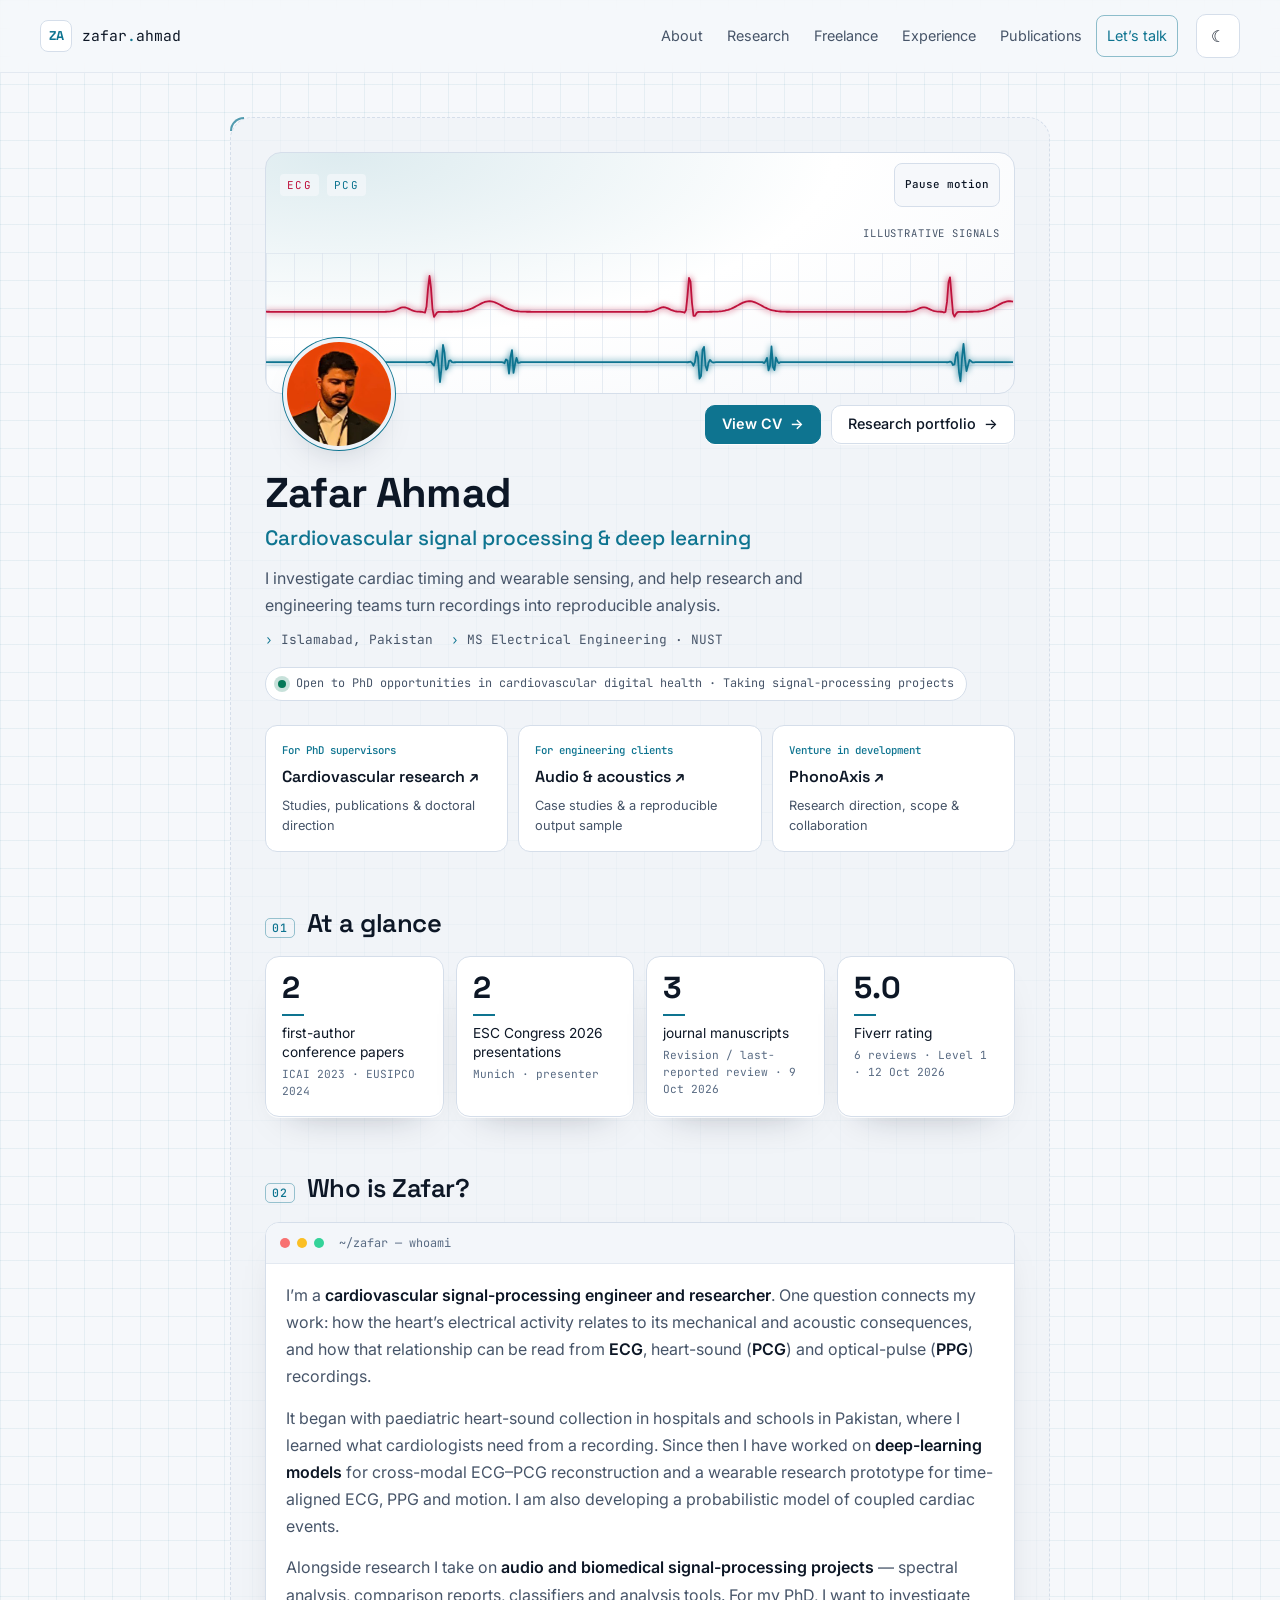
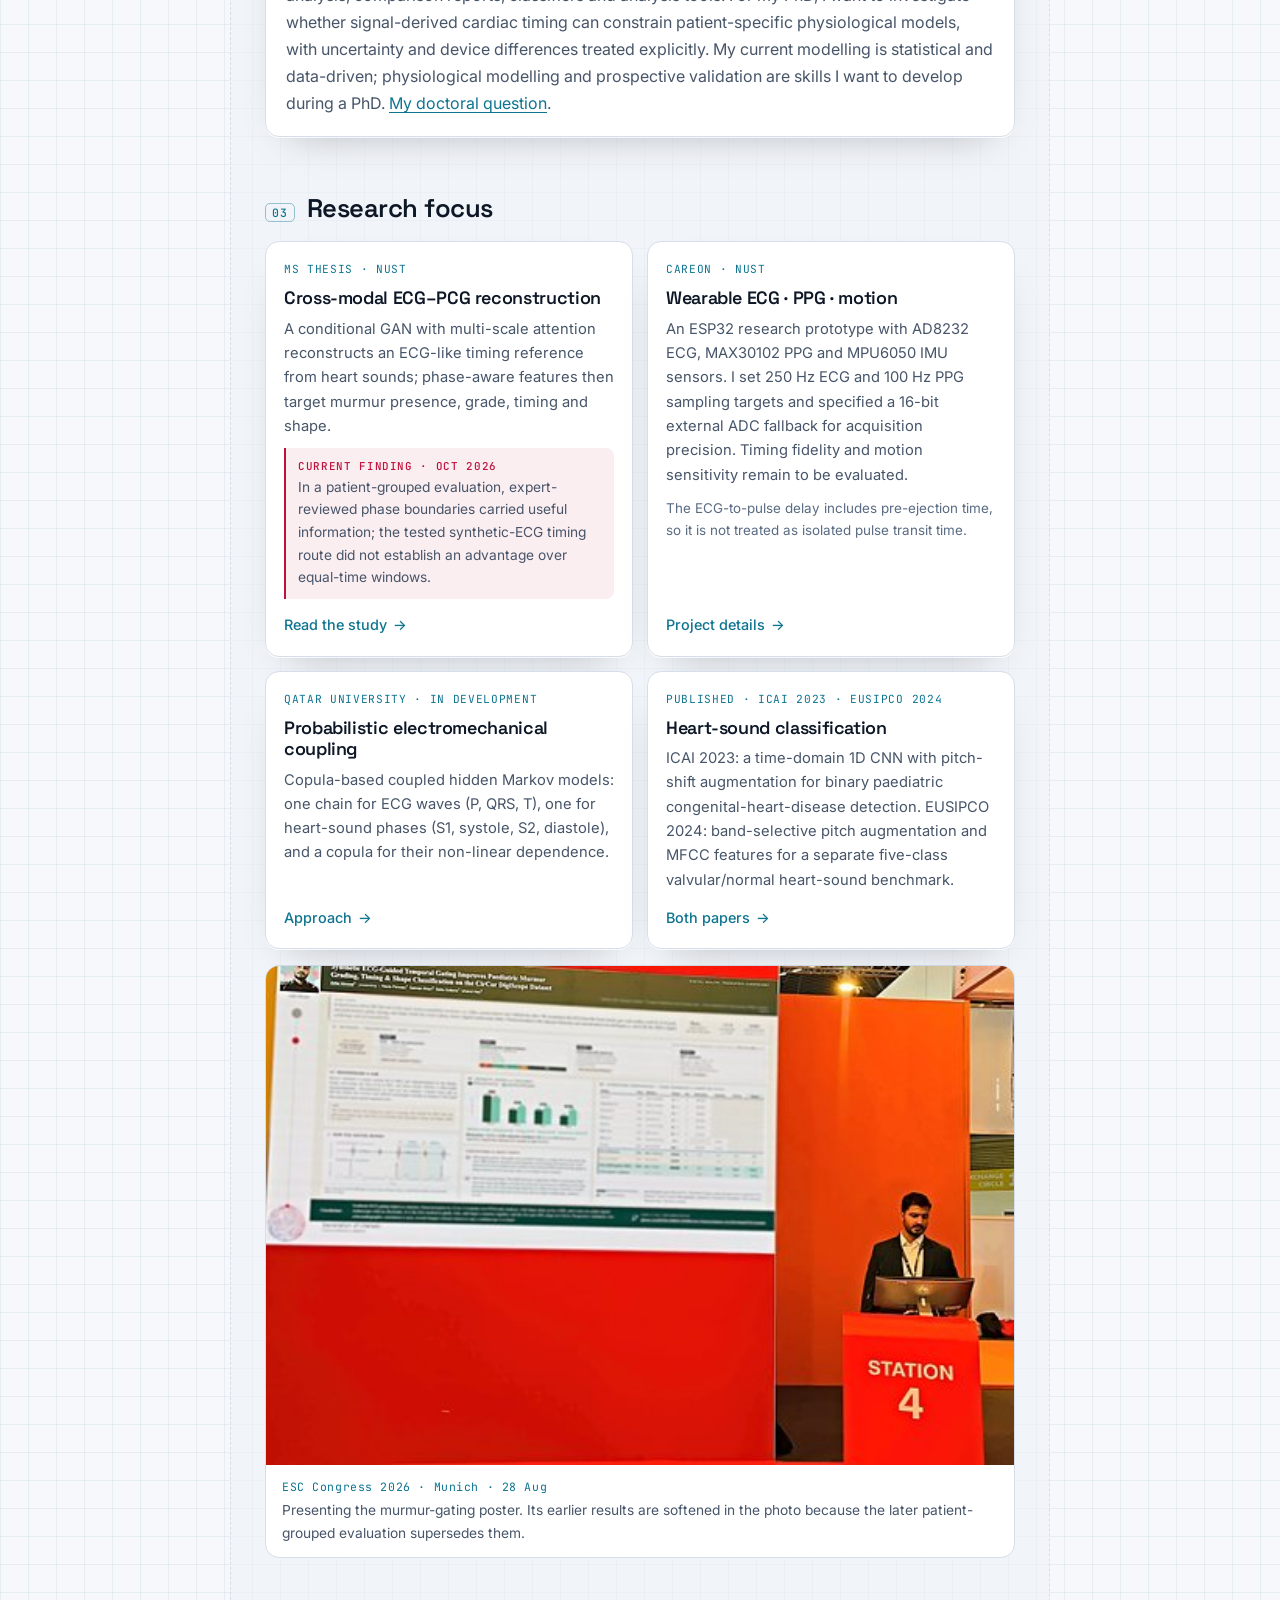
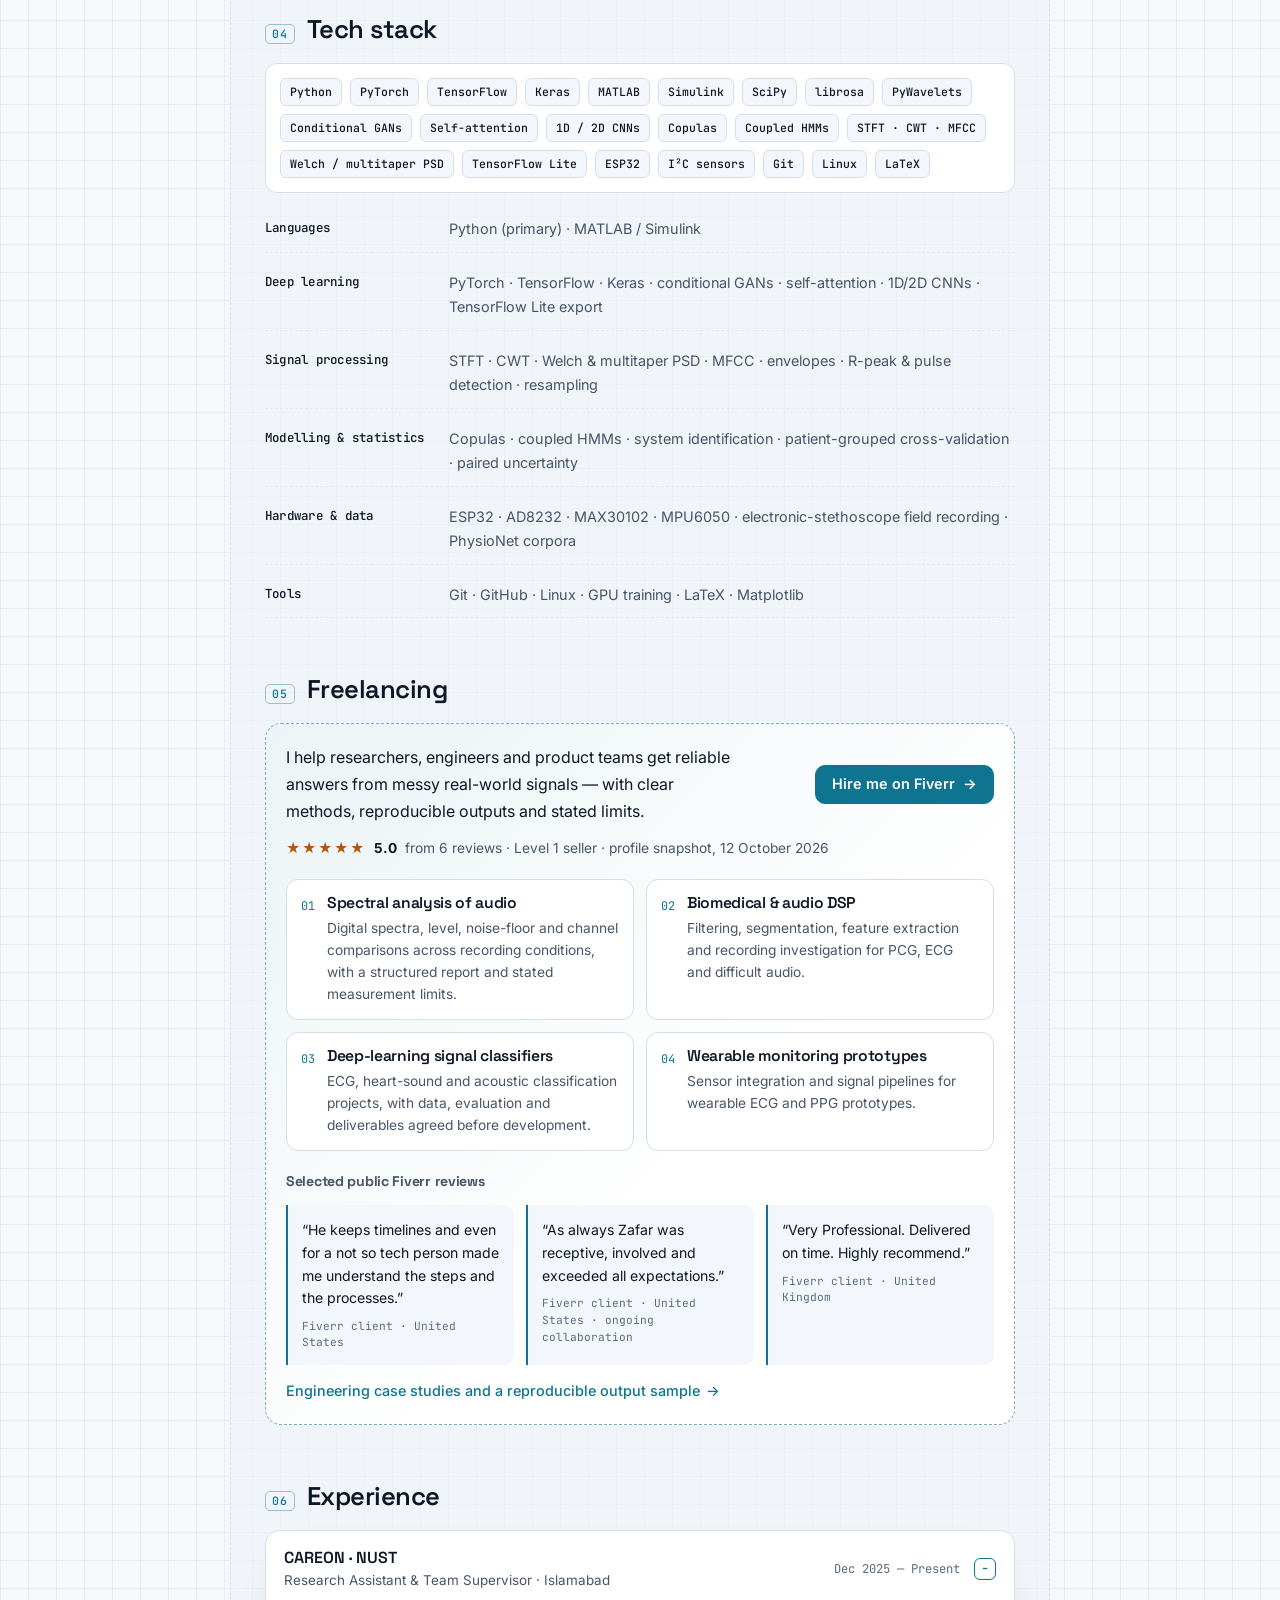
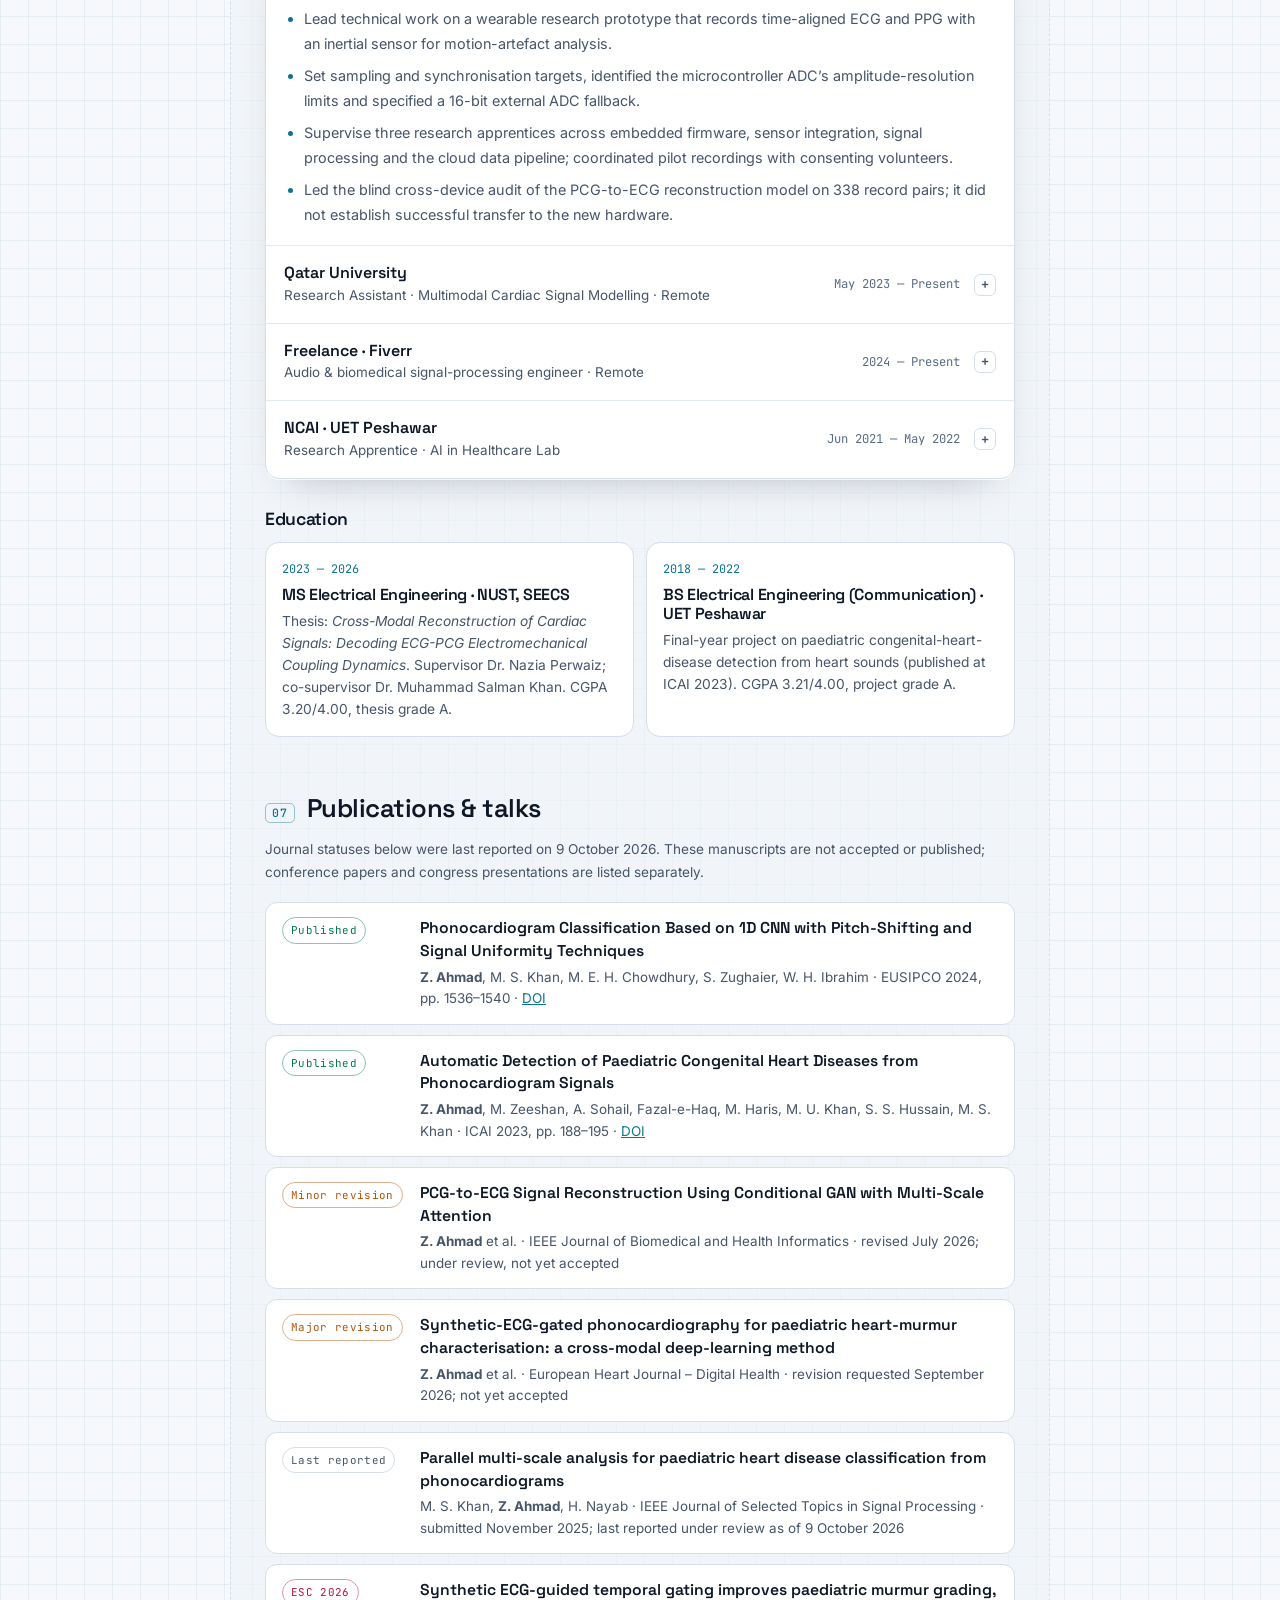
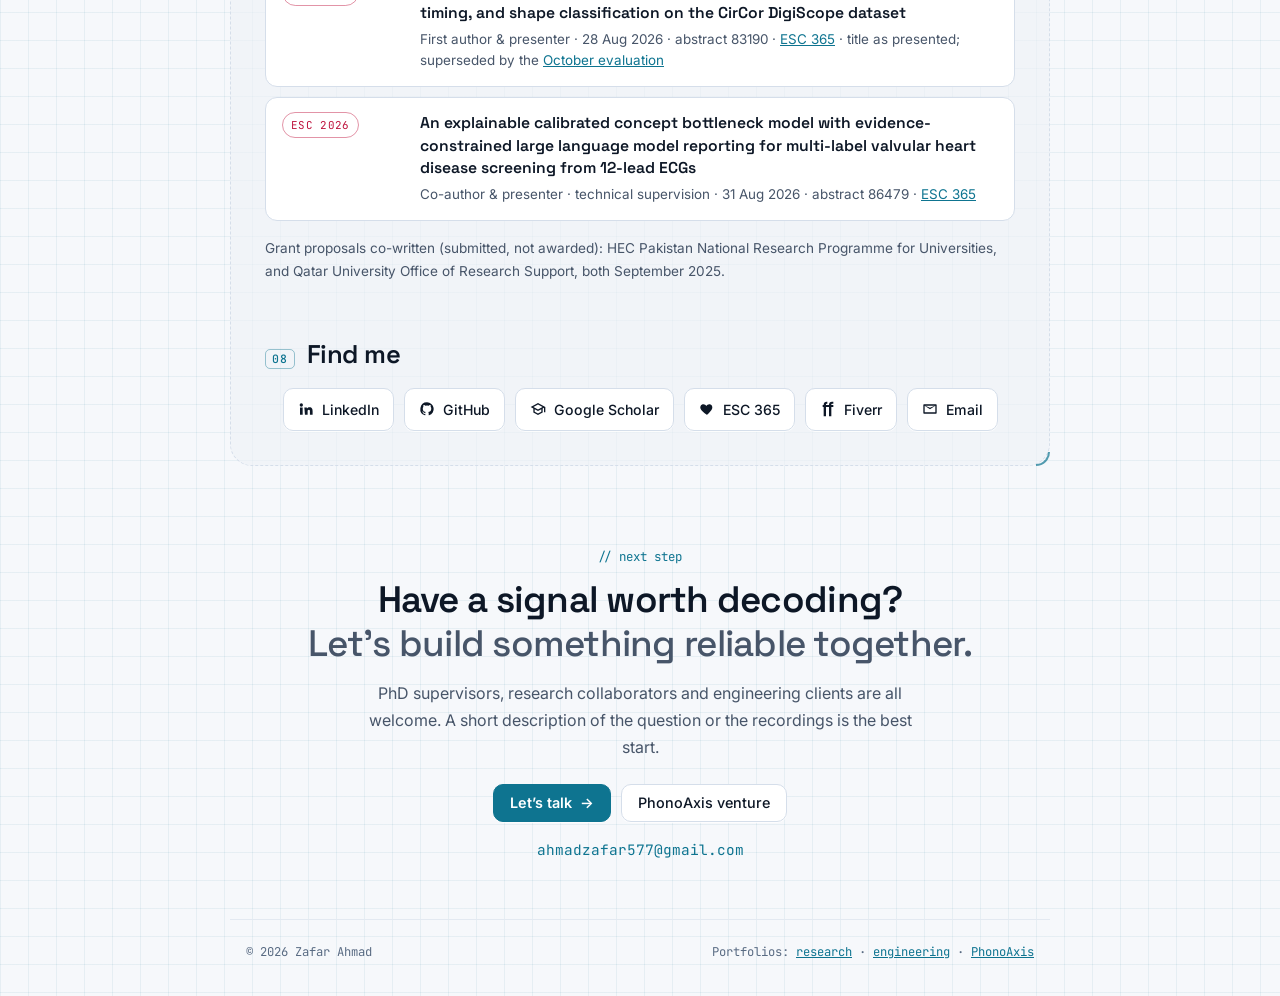
==== commit 9af7003d: "Polish portfolios with shared themes and accessible navigation" ====
--- a/index.html
+++ b/index.html
@@ -14,22 +14,14 @@
   <meta property="og:description" content="ECG, heart-sound and PPG research, wearable sensing, publications and freelance signal-processing work.">
   <meta property="og:image" content="https://zafar-ahmad-5359.github.io/assets/portfolio-social-preview.png">
   <meta property="og:image:width" content="1200"><meta property="og:image:height" content="630">
-  <meta property="og:image:alt" content="Zafar Ahmad and PhonoAxis: Listening to the heart. Engineering the signal. Routes to cardiovascular research, audio and acoustic engineering, and PhonoAxis.">
+  <meta property="og:image:alt" content="Zafar Ahmad: cardiovascular signal processing and deep learning. Two first-author conference papers, ESC Congress 2026 presentations, and routes to research, audio engineering and PhonoAxis.">
   <meta name="twitter:card" content="summary_large_image">
   <meta name="twitter:title" content="Zafar Ahmad — Cardiovascular Signal Processing &amp; Deep Learning">
   <meta name="twitter:description" content="ECG, heart-sound and PPG research, wearable sensing, publications and freelance signal-processing work.">
   <meta name="twitter:image" content="https://zafar-ahmad-5359.github.io/assets/portfolio-social-preview.png">
-  <meta name="twitter:image:alt" content="Zafar Ahmad and PhonoAxis: Listening to the heart. Engineering the signal. Routes to cardiovascular research, audio and acoustic engineering, and PhonoAxis.">
+  <meta name="twitter:image:alt" content="Zafar Ahmad: cardiovascular signal processing and deep learning. Two first-author conference papers, ESC Congress 2026 presentations, and routes to research, audio engineering and PhonoAxis.">
   <link rel="icon" type="image/svg+xml" href="data:image/svg+xml,%3Csvg xmlns='http://www.w3.org/2000/svg' viewBox='0 0 32 32'%3E%3Crect width='32' height='32' rx='7' fill='%230a0e14'/%3E%3Cpath d='M4 17h6l3-8 4 15 3-7h8' fill='none' stroke='%2322d3ee' stroke-width='2.4' stroke-linecap='round' stroke-linejoin='round'/%3E%3C/svg%3E">
-  <script>
-    // Apply the saved or preferred theme before first paint.
-    (function () {
-      var t = null;
-      try { t = localStorage.getItem('za-theme'); } catch (e) {}
-      if (!t) t = window.matchMedia && window.matchMedia('(prefers-color-scheme: light)').matches ? 'light' : 'dark';
-      document.documentElement.setAttribute('data-theme', t);
-    })();
-  </script>
+  <script src="theme.js"></script>
   <link rel="preconnect" href="https://fonts.googleapis.com"><link rel="preconnect" href="https://fonts.gstatic.com" crossorigin>
   <link rel="stylesheet" href="https://fonts.googleapis.com/css2?family=Inter:wght@400;500;600&amp;family=JetBrains+Mono:wght@400;500&amp;family=Space+Grotesk:wght@500;600;700&amp;display=swap" media="print" onload="this.media='all'">
   <noscript><link rel="stylesheet" href="https://fonts.googleapis.com/css2?family=Inter:wght@400;500;600&amp;family=JetBrains+Mono:wght@400;500&amp;family=Space+Grotesk:wght@500;600;700&amp;display=swap"></noscript>
@@ -41,7 +33,8 @@
 
   <header class="topbar">
     <a class="brand" href="#top" aria-label="Zafar Ahmad, back to top"><span class="brand-mark" aria-hidden="true">ZA</span><span class="brand-text">zafar<span>.</span>ahmad</span></a>
-    <nav class="topnav" aria-label="Sections">
+    <button class="home-menu-toggle" type="button" aria-controls="home-nav" aria-expanded="false" hidden>Menu <span aria-hidden="true">☰</span></button>
+    <nav class="topnav" id="home-nav" aria-label="Sections">
       <a href="#about">About</a>
       <a href="#research">Research</a>
       <a href="#freelance">Freelance</a>
@@ -49,7 +42,7 @@
       <a href="#publications">Publications</a>
       <a href="#contact" class="nav-cta">Let’s talk</a>
     </nav>
-    <button class="theme-toggle" type="button" aria-label="Switch colour theme"><span class="sun" aria-hidden="true">☀</span><span class="moon" aria-hidden="true">☾</span></button>
+    <button class="theme-toggle" type="button" hidden aria-label="Switch colour theme"><span class="sun" aria-hidden="true">☀</span><span class="moon" aria-hidden="true">☾</span></button>
   </header>
 
   <main id="main">
@@ -58,10 +51,12 @@
       <!-- Profile header -->
       <section class="profile" aria-labelledby="name">
         <div class="banner">
-          <canvas id="scope" aria-hidden="true"></canvas>
-          <span class="scope-label scope-ecg" aria-hidden="true">ECG</span>
-          <span class="scope-label scope-pcg" aria-hidden="true">PCG</span>
-          <span class="scope-note">illustrative signals</span>
+          <div class="scope-toolbar">
+            <div class="scope-legend" aria-hidden="true"><span class="scope-label scope-ecg">ECG</span><span class="scope-label scope-pcg">PCG</span></div>
+            <button class="scope-motion" type="button" aria-label="Pause banner motion" aria-pressed="false" hidden><span>Pause motion</span></button>
+          </div>
+          <p class="scope-note">illustrative signals</p>
+          <div class="scope-plot"><canvas id="scope" aria-hidden="true"></canvas></div>
         </div>
         <div class="profile-row">
           <img class="avatar" src="assets/zafar-ahmad-240.jpg" width="240" height="240" alt="Zafar Ahmad at ESC Congress 2026" fetchpriority="high">
@@ -71,20 +66,25 @@
           </div>
         </div>
         <h1 id="name">Zafar Ahmad</h1>
-        <p class="role" aria-hidden="true"><span class="role-text">Cardiovascular Signal Processing Engineer</span><span class="caret"></span></p>
-        <p class="visually-hidden">Cardiovascular signal-processing engineer, deep-learning researcher, and biomedical and audio signal-processing freelancer.</p>
+        <p class="role">Cardiovascular signal processing &amp; deep learning</p>
+        <p class="profile-intro">I investigate cardiac timing and wearable sensing, and help research and engineering teams turn recordings into reproducible analysis.</p>
         <p class="meta"><span>Islamabad, Pakistan</span><span>MS Electrical Engineering · NUST</span></p>
         <p class="status"><span class="dot" aria-hidden="true"></span>Open to PhD opportunities in cardiovascular digital health · Taking signal-processing projects</p>
+        <nav class="portfolio-hub" aria-label="Explore the portfolios">
+          <a href="research.html"><span class="hub-label">For PhD supervisors</span><strong>Cardiovascular research <span aria-hidden="true">↗</span></strong><span>Studies, publications &amp; doctoral direction</span></a>
+          <a href="audio.html"><span class="hub-label">For engineering clients</span><strong>Audio &amp; acoustics <span aria-hidden="true">↗</span></strong><span>Case studies &amp; a reproducible output sample</span></a>
+          <a href="startup.html"><span class="hub-label">Venture in development</span><strong>PhonoAxis <span aria-hidden="true">↗</span></strong><span>Research direction, scope &amp; collaboration</span></a>
+        </nav>
       </section>
 
       <!-- At a glance -->
       <section class="block" aria-labelledby="glance-title">
         <h2 id="glance-title" class="block-title"><span class="idx">01</span>At a glance</h2>
         <ul class="stats">
-          <li><strong>2</strong><span>first-author IEEE conference papers</span><small>ICAI 2023 · EUSIPCO 2024</small></li>
+          <li><strong>2</strong><span>first-author conference papers</span><small>ICAI 2023 · EUSIPCO 2024</small></li>
           <li><strong>2</strong><span>ESC Congress 2026 presentations</span><small>Munich · presenter</small></li>
-          <li><strong>3</strong><span>journal manuscripts in review or revision</span><small>JBHI · EHJ Digital Health · JSTSP</small></li>
-          <li><strong>5.0</strong><span>Fiverr rating</span><small>6 reviews · Level 1</small></li>
+          <li><strong>3</strong><span>journal manuscripts</span><small>Revision / last-reported review · 9 Oct 2026</small></li>
+          <li><strong>5.0</strong><span>Fiverr rating</span><small>6 reviews · Level 1 · 12 Oct 2026</small></li>
         </ul>
       </section>
 
@@ -95,8 +95,8 @@
           <div class="terminal-bar" aria-hidden="true"><i></i><i></i><i></i><span>~/zafar — whoami</span></div>
           <div class="terminal-body">
             <p>I’m a <strong>cardiovascular signal-processing engineer and researcher</strong>. One question connects my work: how the heart’s electrical activity relates to its mechanical and acoustic consequences, and how that relationship can be read from <strong>ECG</strong>, heart-sound (<strong>PCG</strong>) and optical-pulse (<strong>PPG</strong>) recordings.</p>
-            <p>It began with paediatric heart-sound collection in hospitals and schools in Pakistan, where I learned what cardiologists need from a recording. Since then I have built <strong>deep-learning models</strong> for cross-modal ECG–PCG reconstruction, probabilistic models of coupled cardiac events, and a low-cost wearable that records time-aligned ECG, PPG and motion.</p>
-            <p>Alongside research I take on <strong>audio and biomedical signal-processing projects</strong> — spectral analysis, comparison reports, classifiers and analysis tools. Next, I want doctoral training that joins signal-derived measurements with physiological models of individual patients.</p>
+            <p>It began with paediatric heart-sound collection in hospitals and schools in Pakistan, where I learned what cardiologists need from a recording. Since then I have worked on <strong>deep-learning models</strong> for cross-modal ECG–PCG reconstruction and a wearable research prototype for time-aligned ECG, PPG and motion. I am also developing a probabilistic model of coupled cardiac events.</p>
+            <p>Alongside research I take on <strong>audio and biomedical signal-processing projects</strong> — spectral analysis, comparison reports, classifiers and analysis tools. For my PhD, I want to investigate whether signal-derived cardiac timing can constrain patient-specific physiological models, with uncertainty and device differences treated explicitly. My current modelling is statistical and data-driven; physiological modelling and prospective validation are skills I want to develop during a PhD. <a href="research.html#doctoral">My doctoral question</a>.</p>
           </div>
         </div>
       </section>
@@ -115,7 +115,7 @@
           <article class="card">
             <p class="card-tag">CAREON · NUST</p>
             <h3>Wearable ECG · PPG · motion</h3>
-            <p>An ESP32 research prototype with AD8232 ECG, MAX30102 PPG and MPU6050 IMU sensors. I set the sampling plan (250 Hz ECG, 100 Hz PPG) and specified a 16-bit external ADC fallback for timing precision.</p>
+            <p>An ESP32 research prototype with AD8232 ECG, MAX30102 PPG and MPU6050 IMU sensors. I set 250 Hz ECG and 100 Hz PPG sampling targets and specified a 16-bit external ADC fallback for acquisition precision. Timing fidelity and motion sensitivity remain to be evaluated.</p>
             <p class="note-line">The ECG-to-pulse delay includes pre-ejection time, so it is not treated as isolated pulse transit time.</p>
             <a class="more" href="research.html#wearables">Project details <span aria-hidden="true">→</span></a>
           </article>
@@ -128,7 +128,7 @@
           <article class="card">
             <p class="card-tag">Published · ICAI 2023 · EUSIPCO 2024</p>
             <h3>Heart-sound classification</h3>
-            <p>1D convolutional networks with pitch-shift augmentation: binary paediatric congenital-heart-disease detection, and a separate five-class valvular/normal benchmark with band-selective augmentation and MFCC features.</p>
+            <p>ICAI 2023: a time-domain 1D CNN with pitch-shift augmentation for binary paediatric congenital-heart-disease detection. EUSIPCO 2024: band-selective pitch augmentation and MFCC features for a separate five-class valvular/normal heart-sound benchmark.</p>
             <a class="more" href="research.html#heart-sound-studies">Both papers <span aria-hidden="true">→</span></a>
           </article>
         </div>
@@ -141,8 +141,8 @@
       <!-- Tech stack -->
       <section class="block" aria-labelledby="stack-title">
         <h2 id="stack-title" class="block-title"><span class="idx">04</span>Tech stack</h2>
-        <div class="marquee" aria-hidden="true">
-          <div class="marquee-track">
+        <div class="skill-chips" aria-hidden="true">
+          <div class="skill-chip-list">
             <span>Python</span><span>PyTorch</span><span>TensorFlow</span><span>Keras</span><span>MATLAB</span><span>Simulink</span><span>SciPy</span><span>librosa</span><span>PyWavelets</span><span>Conditional GANs</span><span>Self-attention</span><span>1D / 2D CNNs</span><span>Copulas</span><span>Coupled HMMs</span><span>STFT · CWT · MFCC</span><span>Welch / multitaper PSD</span><span>TensorFlow Lite</span><span>ESP32</span><span>I²C sensors</span><span>Git</span><span>Linux</span><span>LaTeX</span>
           </div>
         </div>
@@ -164,13 +164,14 @@
             <p>I help researchers, engineers and product teams get reliable answers from messy real-world signals — with clear methods, reproducible outputs and stated limits.</p>
             <a class="btn btn-solid" href="https://www.fiverr.com/zafarahmad577">Hire me on Fiverr <span aria-hidden="true">→</span></a>
           </div>
-          <p class="rating"><span class="stars" aria-hidden="true">★★★★★</span><b>5.0</b> from 6 reviews · Level 1 seller</p>
+          <p class="rating"><span class="stars" aria-hidden="true">★★★★★</span><b>5.0</b> from 6 reviews · Level 1 seller · profile snapshot, 12 October 2026</p>
           <ul class="services">
-            <li><span class="svc-idx">01</span><div><h3>Spectral analysis of audio</h3><p>Frequency response, dynamic range, loudness, noise floor and channel separation, compared across recording conditions in a structured report.</p></div></li>
+            <li><span class="svc-idx">01</span><div><h3>Spectral analysis of audio</h3><p>Digital spectra, level, noise-floor and channel comparisons across recording conditions, with a structured report and stated measurement limits.</p></div></li>
             <li><span class="svc-idx">02</span><div><h3>Biomedical &amp; audio DSP</h3><p>Filtering, segmentation, feature extraction and recording investigation for PCG, ECG and difficult audio.</p></div></li>
-            <li><span class="svc-idx">03</span><div><h3>Deep-learning signal classifiers</h3><p>Models for ECG, PCG and EEG classification, from feature design to evaluation and compact export.</p></div></li>
+            <li><span class="svc-idx">03</span><div><h3>Deep-learning signal classifiers</h3><p>ECG, heart-sound and acoustic classification projects, with data, evaluation and deliverables agreed before development.</p></div></li>
             <li><span class="svc-idx">04</span><div><h3>Wearable monitoring prototypes</h3><p>Sensor integration and signal pipelines for wearable ECG and PPG prototypes.</p></div></li>
           </ul>
+          <h3 class="reviews-title">Selected public Fiverr reviews</h3>
           <div class="quotes">
             <blockquote><p>“He keeps timelines and even for a not so tech person made me understand the steps and the processes.”</p><footer>Fiverr client · United States</footer></blockquote>
             <blockquote><p>“As always Zafar was receptive, involved and exceeded all expectations.”</p><footer>Fiverr client · United States · ongoing collaboration</footer></blockquote>
@@ -188,7 +189,7 @@
             <summary><span class="acc-main"><b>CAREON · NUST</b><span>Research Assistant &amp; Team Supervisor · Islamabad</span></span><span class="acc-date">Dec 2025 — Present</span></summary>
             <ul>
               <li>Lead technical work on a wearable research prototype that records time-aligned ECG and PPG with an inertial sensor for motion-artefact analysis.</li>
-              <li>Set the sampling plan, flagged the 12-bit microcontroller ADC as a timing-precision risk and specified a 16-bit external ADC as the fallback.</li>
+              <li>Set sampling and synchronisation targets, identified the microcontroller ADC’s amplitude-resolution limits and specified a 16-bit external ADC fallback.</li>
               <li>Supervise three research apprentices across embedded firmware, sensor integration, signal processing and the cloud data pipeline; coordinated pilot recordings with consenting volunteers.</li>
               <li>Led the blind cross-device audit of the PCG-to-ECG reconstruction model on 338 record pairs; it did not establish successful transfer to the new hardware.</li>
             </ul>
@@ -198,15 +199,15 @@
             <ul>
               <li>Designed band-selective pitch augmentation that keeps the diagnostic band intact, with an MFCC-based 1D CNN for five-class heart-sound classification (EUSIPCO 2024, first author).</li>
               <li>Developing a copula-based coupled hidden Markov model for simultaneous ECG and PCG (since September 2024).</li>
-              <li>Exploratory ECG–PCG dependence analysis at rest and during exercise: pooled sample-level correlation proved weak because it ignores event synchronisation, which motivates event-level hidden states.</li>
+              <li>Exploratory ECG–PCG dependence analysis at rest and during exercise: pooled sample-level correlation was weak; the ongoing formulation examines event-level dependence and synchronisation.</li>
               <li>Co-wrote a submitted grant proposal on simultaneous PCG and ECG analysis (Qatar University Office of Research Support, September 2025).</li>
             </ul>
           </details>
           <details>
             <summary><span class="acc-main"><b>Freelance · Fiverr</b><span>Audio &amp; biomedical signal-processing engineer · Remote</span></span><span class="acc-date">2024 — Present</span></summary>
             <ul>
-              <li>Recording investigation, repeated acoustic comparison reports, compact-model export and an offline audio-to-motion prototype for international clients.</li>
-              <li>5.0 rating across six reviews; clients highlight clear explanations, follow-up questions and on-time delivery.</li>
+              <li>Recording investigation, repeated acoustic comparison reports and an offline audio-to-motion prototype for international clients. The engineering portfolio also documents a compact-model export workflow with scope stated in the case study.</li>
+              <li>A 5.0 rating across six reviews in the 12 October 2026 profile snapshot; clients highlight clear explanations and on-time delivery.</li>
             </ul>
           </details>
           <details>
@@ -229,14 +230,15 @@
       <!-- Publications -->
       <section class="block" id="publications" aria-labelledby="pubs-title">
         <h2 id="pubs-title" class="block-title"><span class="idx">07</span>Publications &amp; talks</h2>
+        <p class="publication-note">Journal statuses below were last reported on 9 October 2026. These manuscripts are not accepted or published; conference papers and congress presentations are listed separately.</p>
         <ol class="pubs">
           <li><span class="pill pill-ok">Published</span><div><p class="pub-title">Phonocardiogram Classification Based on 1D CNN with Pitch-Shifting and Signal Uniformity Techniques</p><p class="pub-meta"><b>Z. Ahmad</b>, M. S. Khan, M. E. H. Chowdhury, S. Zughaier, W. H. Ibrahim · EUSIPCO 2024, pp. 1536–1540 · <a href="https://doi.org/10.23919/EUSIPCO63174.2024.10715037">DOI</a></p></div></li>
           <li><span class="pill pill-ok">Published</span><div><p class="pub-title">Automatic Detection of Paediatric Congenital Heart Diseases from Phonocardiogram Signals</p><p class="pub-meta"><b>Z. Ahmad</b>, M. Zeeshan, A. Sohail, Fazal-e-Haq, M. Haris, M. U. Khan, S. S. Hussain, M. S. Khan · ICAI 2023, pp. 188–195 · <a href="https://doi.org/10.1109/ICAI58407.2023.10136668">DOI</a></p></div></li>
           <li><span class="pill pill-rev">Minor revision</span><div><p class="pub-title">PCG-to-ECG Signal Reconstruction Using Conditional GAN with Multi-Scale Attention</p><p class="pub-meta"><b>Z. Ahmad</b> et al. · IEEE Journal of Biomedical and Health Informatics · revised July 2026; under review, not yet accepted</p></div></li>
           <li><span class="pill pill-rev">Major revision</span><div><p class="pub-title">Synthetic-ECG-gated phonocardiography for paediatric heart-murmur characterisation: a cross-modal deep-learning method</p><p class="pub-meta"><b>Z. Ahmad</b> et al. · European Heart Journal – Digital Health · revision requested September 2026; not yet accepted</p></div></li>
-          <li><span class="pill">Under review</span><div><p class="pub-title">Parallel multi-scale analysis for paediatric heart disease classification from phonocardiograms</p><p class="pub-meta">M. S. Khan, <b>Z. Ahmad</b>, H. Nayab · IEEE Journal of Selected Topics in Signal Processing · submitted November 2025</p></div></li>
+          <li><span class="pill">Last reported</span><div><p class="pub-title">Parallel multi-scale analysis for paediatric heart disease classification from phonocardiograms</p><p class="pub-meta">M. S. Khan, <b>Z. Ahmad</b>, H. Nayab · IEEE Journal of Selected Topics in Signal Processing · submitted November 2025; last reported under review as of 9 October 2026</p></div></li>
           <li><span class="pill pill-talk">ESC 2026</span><div><p class="pub-title">Synthetic ECG-guided temporal gating improves paediatric murmur grading, timing, and shape classification on the CirCor DigiScope dataset</p><p class="pub-meta">First author &amp; presenter · 28 Aug 2026 · abstract 83190 · <a href="https://esc365.escardio.org/presentation/326239">ESC 365</a> · title as presented; superseded by the <a href="research.html#current-evaluation">October evaluation</a></p></div></li>
-          <li><span class="pill pill-talk">ESC 2026</span><div><p class="pub-title">An explainable calibrated concept bottleneck model with evidence-constrained large language model reporting for multi-label valvular heart disease screening from 12-lead ECGs</p><p class="pub-meta">Presenter · technical supervision · 31 Aug 2026 · abstract 86479 · <a href="https://esc365.escardio.org/presentation/326198">ESC 365</a></p></div></li>
+          <li><span class="pill pill-talk">ESC 2026</span><div><p class="pub-title">An explainable calibrated concept bottleneck model with evidence-constrained large language model reporting for multi-label valvular heart disease screening from 12-lead ECGs</p><p class="pub-meta">Co-author &amp; presenter · technical supervision · 31 Aug 2026 · abstract 86479 · <a href="https://esc365.escardio.org/presentation/326198">ESC 365</a></p></div></li>
         </ol>
         <p class="small">Grant proposals co-written (submitted, not awarded): HEC Pakistan National Research Programme for Universities, and Qatar University Office of Research Support, both September 2025.</p>
       </section>
--- a/personal.css
+++ b/personal.css
@@ -9,7 +9,7 @@
   --border-soft: #1a2535;
   --text: #e6edf3;
   --muted: #95a3b6;
-  --faint: #6b7a8f;
+  --faint: #8292a8;
   --accent: #22d3ee;      /* signal cyan */
   --accent-ink: #04141a;
   --ecg: #fb7185;         /* ECG coral */
@@ -28,7 +28,7 @@
   --border-soft: #e3e9f1;
   --text: #0d1726;
   --muted: #475569;
-  --faint: #64748b;
+  --faint: #596b83;
   --accent: #0e7490;
   --accent-ink: #ffffff;
   --ecg: #be123c;
@@ -117,8 +117,6 @@
 .profile-actions { display: flex; gap: 10px; flex-wrap: wrap; padding-bottom: 6px; }
 .profile h1 { font-size: clamp(2rem, 5vw, 2.6rem); font-weight: 700; margin-top: 18px; }
 .role { margin-top: 6px; font: 500 clamp(1.05rem, 2.6vw, 1.3rem)/1.4 'Space Grotesk', sans-serif; color: var(--accent); min-height: 1.4em; }
-.caret { display: inline-block; width: 2px; height: 1.05em; margin-left: 3px; vertical-align: -.15em; background: var(--accent); animation: blink 1s steps(1) infinite; }
-@keyframes blink { 50% { opacity: 0; } }
 .meta { display: flex; flex-wrap: wrap; gap: 6px 18px; margin-top: 10px; font-size: .8rem; color: var(--muted); }
 .meta span::before { content: '› '; color: var(--accent); }
 .status { display: inline-flex; align-items: center; gap: 10px; margin-top: 16px; padding: 7px 12px; border: 1px solid var(--border); border-radius: 999px; background: var(--surface); font-size: .74rem; color: var(--muted); line-height: 1.5; }
@@ -172,12 +170,6 @@
 .stage figcaption .mono { display: block; font-size: .72rem; color: var(--accent); letter-spacing: .05em; margin-bottom: 2px; }
 
 /* Tech stack */
-.marquee { overflow: hidden; border: 1px solid var(--border); border-radius: 12px; background: var(--surface); -webkit-mask-image: linear-gradient(90deg, transparent, #000 8%, #000 92%, transparent); mask-image: linear-gradient(90deg, transparent, #000 8%, #000 92%, transparent); }
-.marquee-track { display: flex; gap: 10px; width: max-content; padding: 12px; animation: scroll 46s linear infinite; }
-.marquee:hover .marquee-track { animation-play-state: paused; }
-.marquee-track span { flex: 0 0 auto; padding: 6px 12px; border: 1px solid var(--border); border-radius: 8px; background: var(--surface-2); font: 500 .8rem/1.4 'JetBrains Mono', monospace; color: var(--text); white-space: nowrap; }
-.marquee-track span::before { content: '◆ '; color: var(--accent); font-size: .7em; }
-@keyframes scroll { to { transform: translateX(-50%); } }
 .stack-list { list-style: none; padding: 0; margin-top: 14px; display: grid; gap: 8px; }
 .stack-list li { display: grid; grid-template-columns: 170px 1fr; gap: 14px; padding: 10px 0; border-bottom: 1px dashed var(--border-soft); font-size: .9rem; color: var(--muted); }
 .stack-list b { font: 500 .78rem/1.7 'JetBrains Mono', monospace; color: var(--text); letter-spacing: .02em; }
@@ -258,7 +250,6 @@
 
 /* Responsive */
 @media (max-width: 760px) {
-  .topnav a:not(.nav-cta) { display: none; }
   .stats { grid-template-columns: repeat(2, minmax(0, 1fr)); }
   .cards, .services, .edu, .quotes { grid-template-columns: minmax(0, 1fr); }
   .scope-pcg { left: auto; right: 14px; }
@@ -278,8 +269,6 @@
 }
 @media (prefers-reduced-motion: reduce) {
   html { scroll-behavior: auto; }
-  .caret, .marquee-track { animation: none; }
-  .marquee-track { flex-wrap: wrap; width: auto; }
   .btn:hover { transform: none; }
 }
 @media print {
@@ -287,3 +276,52 @@
   .topbar, .theme-toggle, .marquee, .banner { display: none; }
   .frame { border: 0; }
 }
+
+/* Shared controls progressively enhance ordinary navigation and static content. */
+[hidden] { display: none !important; }
+.home-menu-toggle { display: none; align-items: center; gap: 8px; min-height: 44px; padding: 8px 12px; border: 1px solid var(--border); border-radius: 10px; background: var(--surface); color: var(--text); font: 500 .86rem 'Inter', sans-serif; cursor: pointer; }
+.theme-toggle { min-width: 44px; min-height: 44px; }
+.profile-intro { max-width: 62ch; margin-top: 12px; color: var(--muted); }
+.portfolio-hub { display: grid; grid-template-columns: repeat(3, minmax(0, 1fr)); gap: 10px; margin-top: 24px; }
+.portfolio-hub a { display: flex; flex-direction: column; gap: 8px; padding: 16px; border: 1px solid var(--border); border-radius: 12px; background: var(--surface); text-decoration: none; }
+.portfolio-hub a:hover { border-color: var(--accent); background: var(--surface-2); }
+.portfolio-hub .hub-label { font: 500 .67rem/1.5 'JetBrains Mono', monospace; color: var(--accent); }
+.portfolio-hub strong { font: 600 1rem/1.4 'Space Grotesk', sans-serif; }
+.portfolio-hub a > span:last-child { font-size: .8rem; color: var(--muted); line-height: 1.5; }
+.terminal-body a { color: var(--accent); text-underline-offset: 3px; }
+.publication-note { margin: -4px 0 18px; font-size: .85rem; color: var(--muted); }
+.skill-chips { border: 1px solid var(--border); border-radius: 12px; padding: 14px; background: var(--surface); }
+.skill-chip-list { display: flex; flex-wrap: wrap; gap: 8px; }
+.skill-chip-list span { padding: 5px 9px; border: 1px solid var(--border); border-radius: 6px; background: var(--surface-2); font: 500 .72rem/1.4 'JetBrains Mono', monospace; }
+.scope-motion { position: absolute; right: 12px; top: 10px; min-height: 36px; padding: 6px 10px; border: 1px solid var(--border); border-radius: 8px; background: var(--bg); color: var(--text); font: 500 .68rem/1.4 'JetBrains Mono', monospace; cursor: pointer; }
+.scope-motion[aria-pressed='true'] { border-color: var(--accent); color: var(--accent); }
+.scope-motion:disabled { color: var(--muted); cursor: default; }
+@media (max-width: 980px) {
+  .topbar { flex-wrap: wrap; gap: 10px; }
+  .topnav { order: 4; width: 100%; flex-wrap: wrap; }
+  .home-nav-ready .topnav { display: none; }
+  .home-nav-ready .topnav.open { display: flex; }
+  .home-nav-ready .home-menu-toggle { display: inline-flex; }
+  .topnav a { min-height: 44px; }
+}
+@media (max-width: 760px) {
+  .portfolio-hub { grid-template-columns: minmax(0, 1fr); }
+  .scope-note { top: auto; bottom: 10px; }
+}
+@media (max-width: 360px) { .stats { grid-template-columns: minmax(0, 1fr); } }
+@media print { .home-menu-toggle, .scope-motion, .skill-chips { display: none; } }
+
+.reviews-title { margin-top: 22px; font-size: .88rem; color: var(--muted); }
+/* Legend and controls occupy real rows, including enlarged-text phone layouts. */
+.banner { height: auto; }
+.scope-toolbar { display: flex; justify-content: space-between; align-items: center; flex-wrap: wrap; gap: 10px; padding: 10px 14px; }
+.scope-legend { display: flex; flex-wrap: wrap; gap: 8px; }
+.scope-label, .scope-motion, .scope-note { position: static; }
+.scope-motion { min-height: 44px; }
+.scope-plot { position: relative; height: clamp(100px, 15vw, 140px); }
+.scope-note { padding: 8px 14px 10px; text-align: right; }
+@media print {
+  body { --bg: #fff; --bg-2: #fff; --surface: #fff; --surface-2: #fff; --text: #000; --muted: #333; --faint: #333; --accent: #000; --accent-ink: #fff; --border: #bbb; --border-soft: #ccc; --shadow: none; background-image: none; }
+  .profile-row { margin: 0; }
+  .portfolio-hub a, .card, .stats li, .pubs li, .edu > div { break-inside: avoid; }
+}
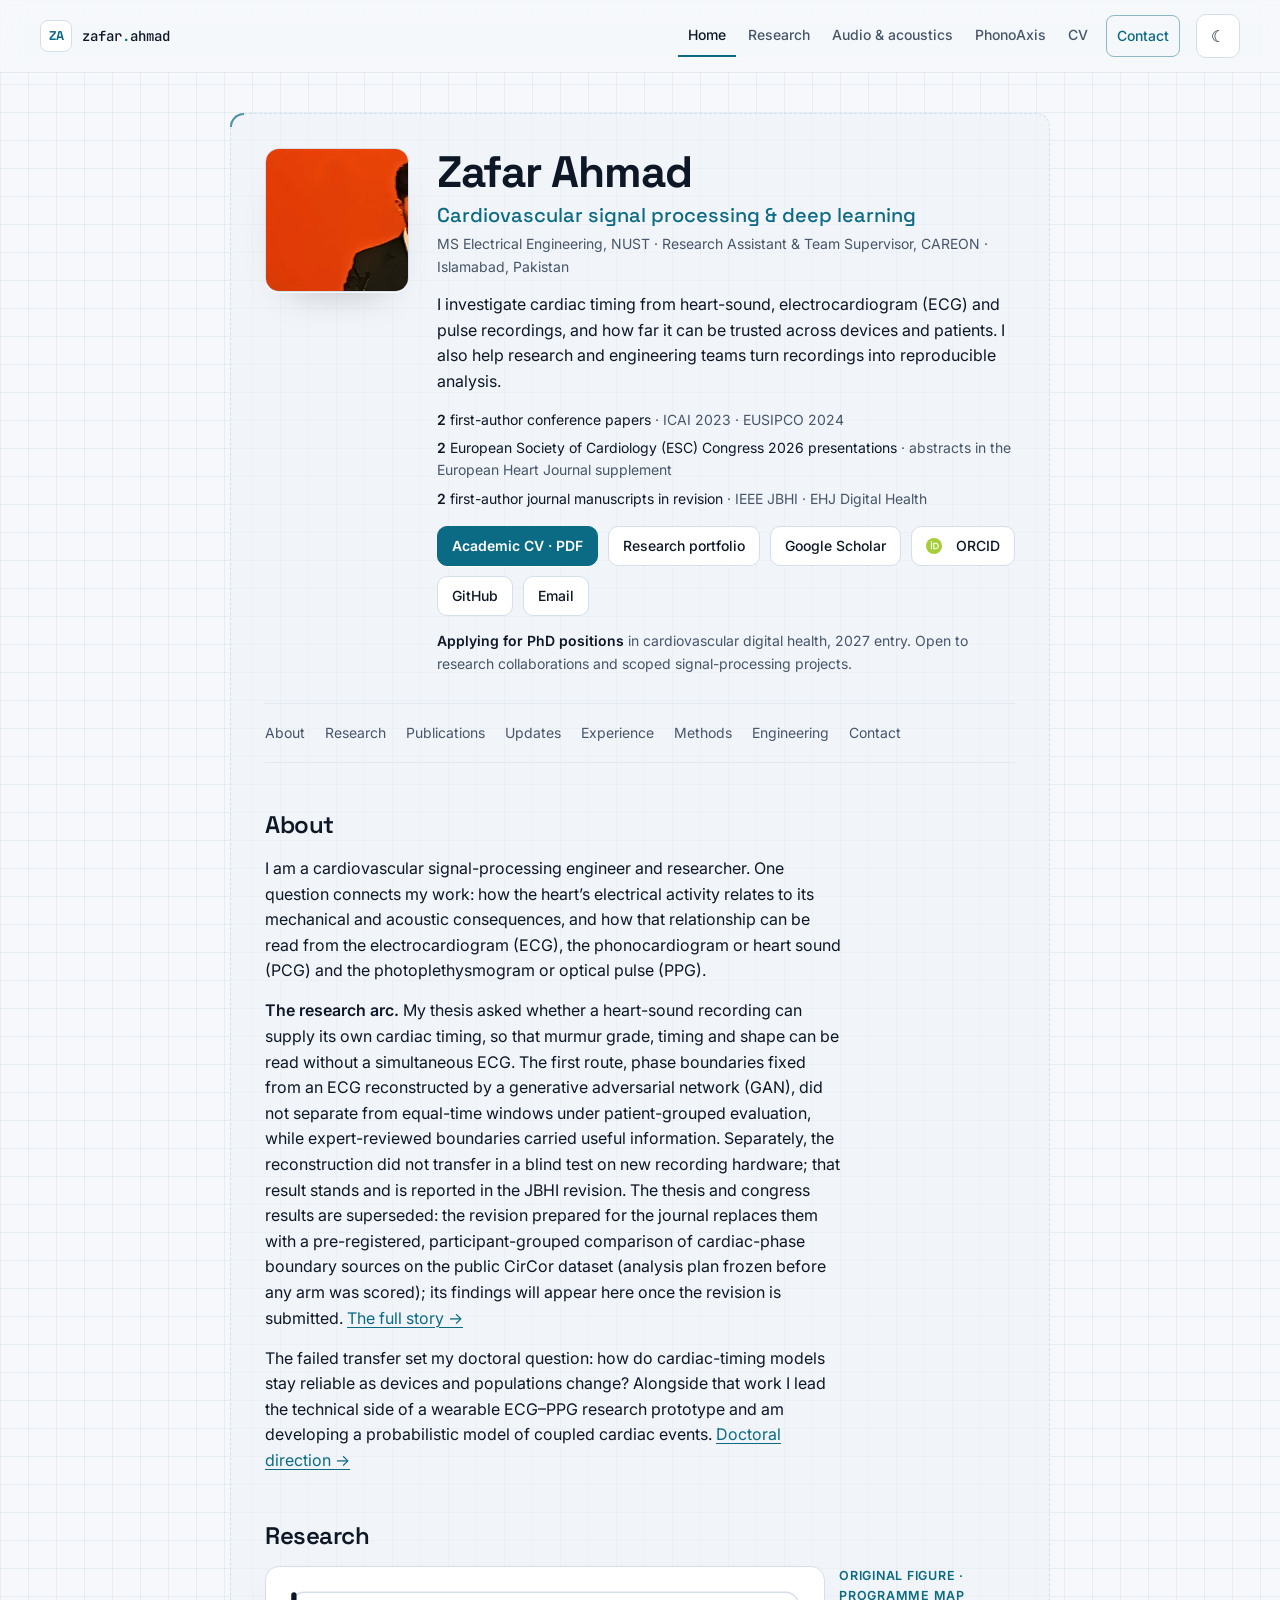
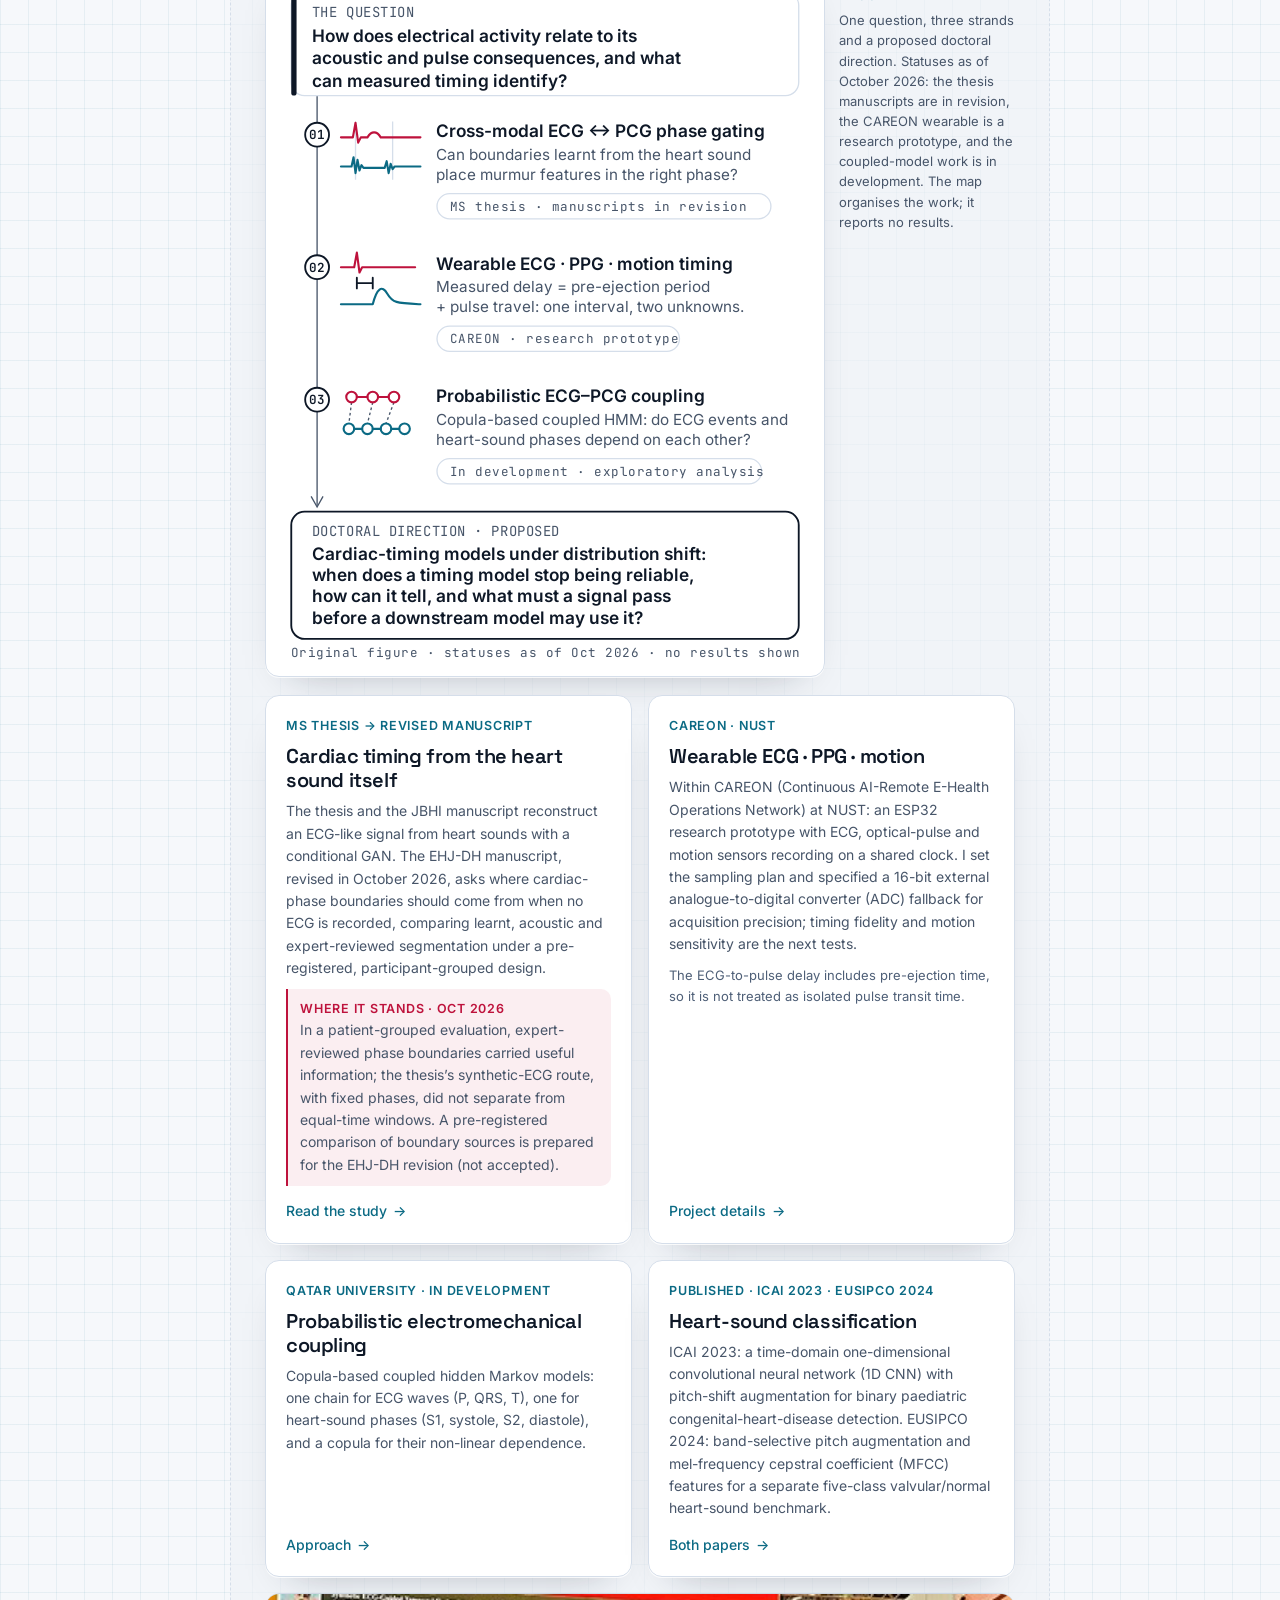
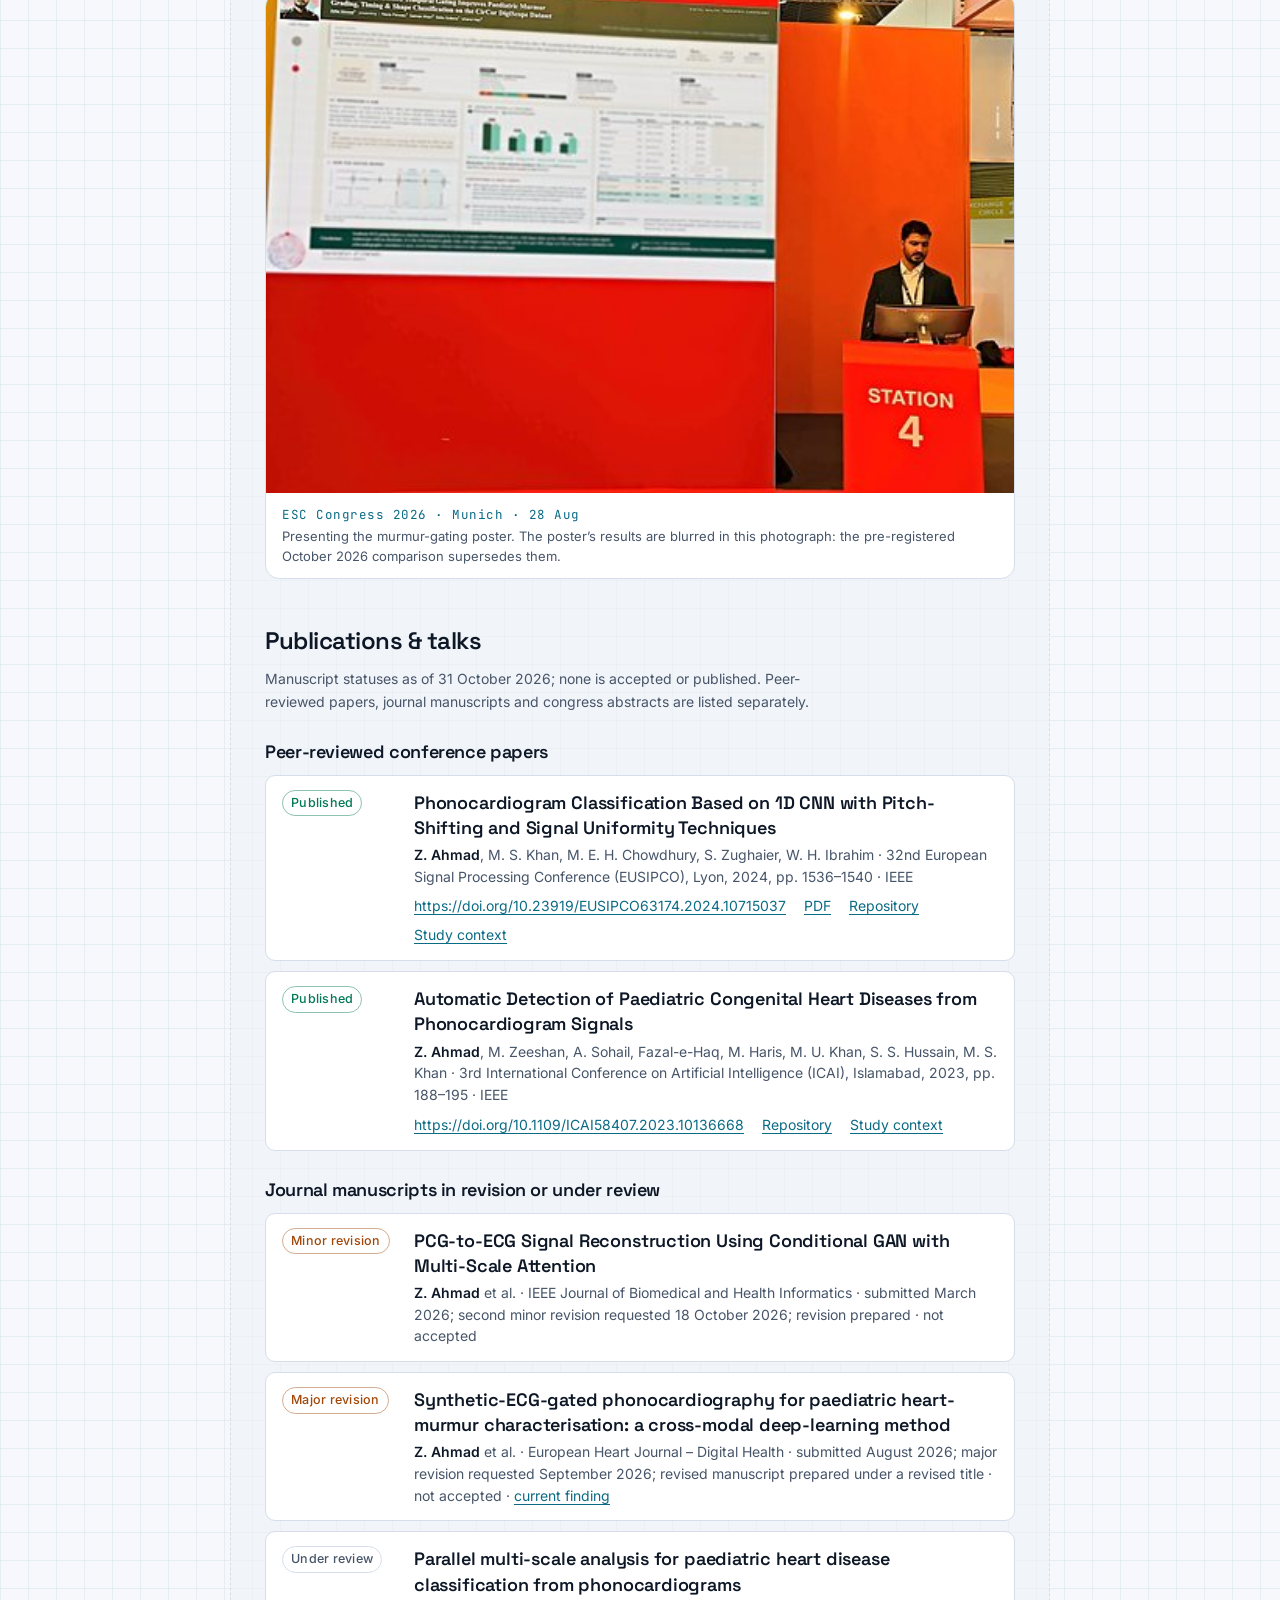
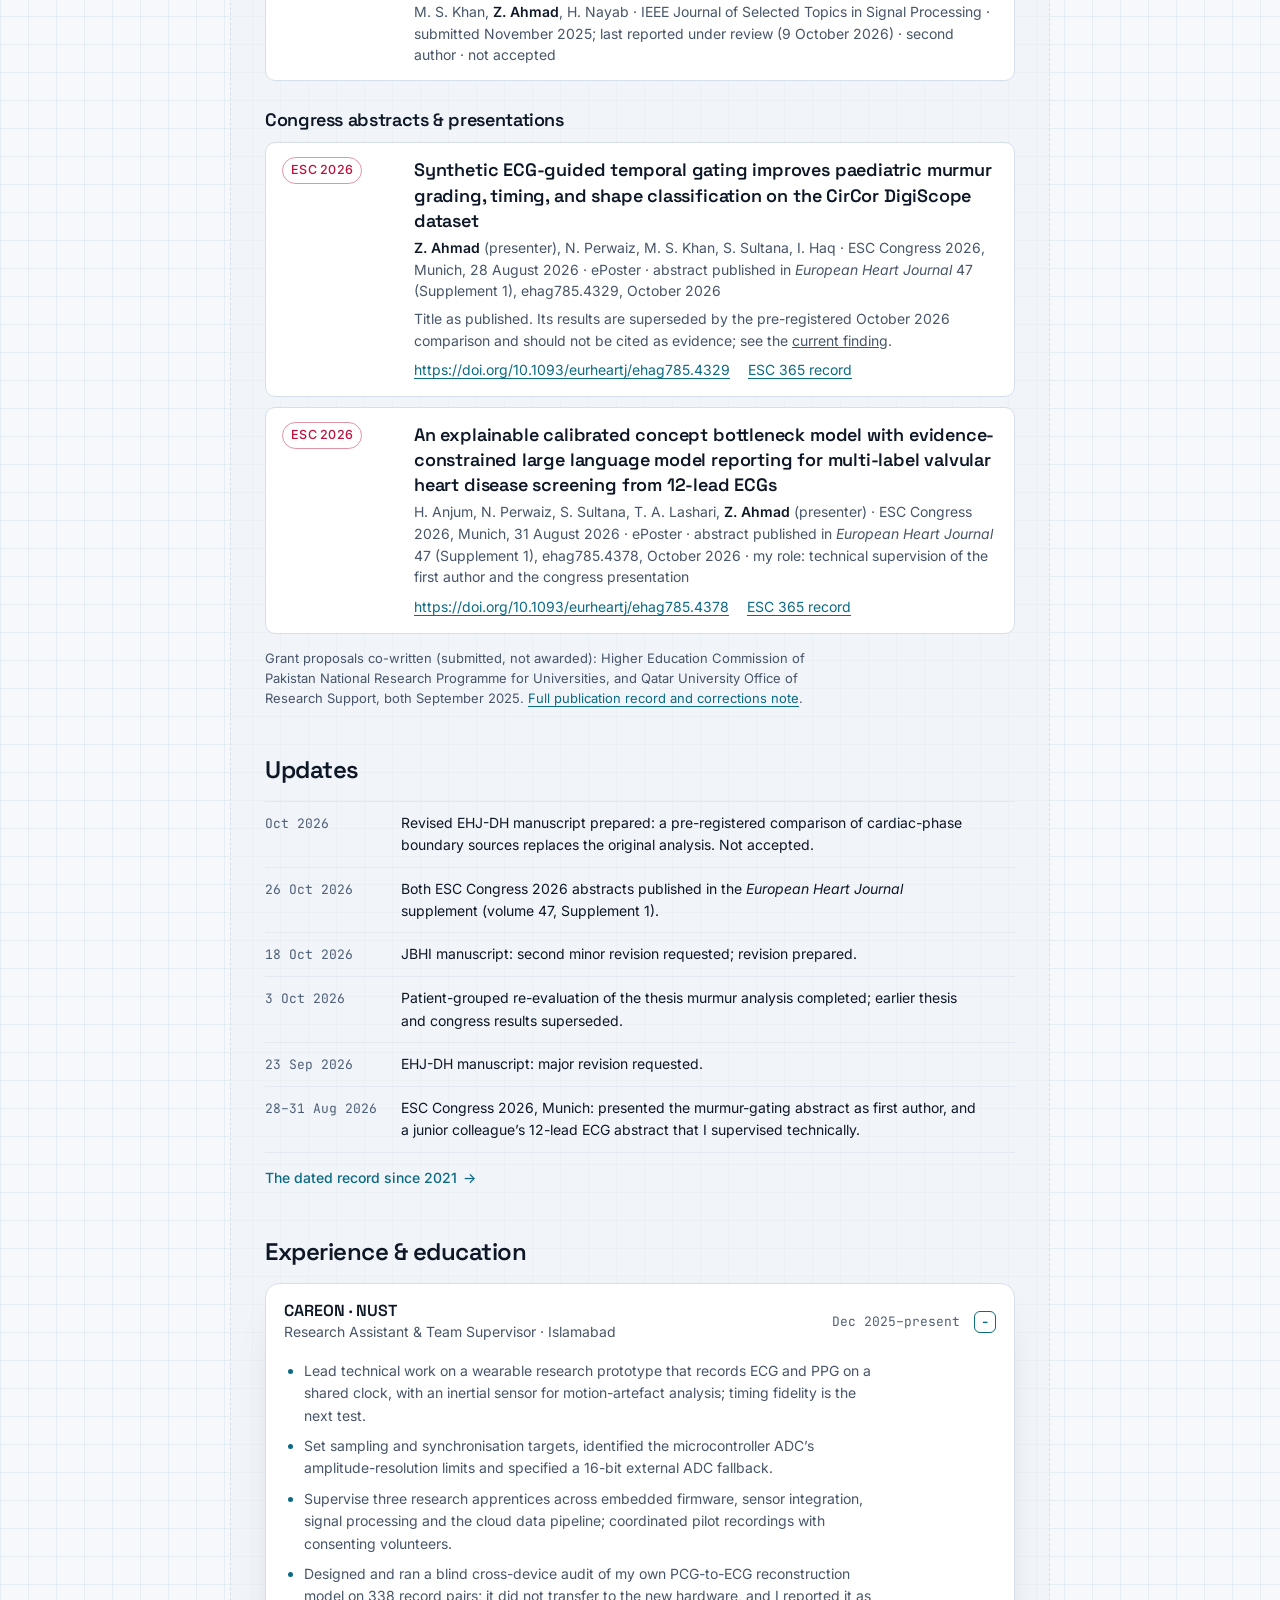
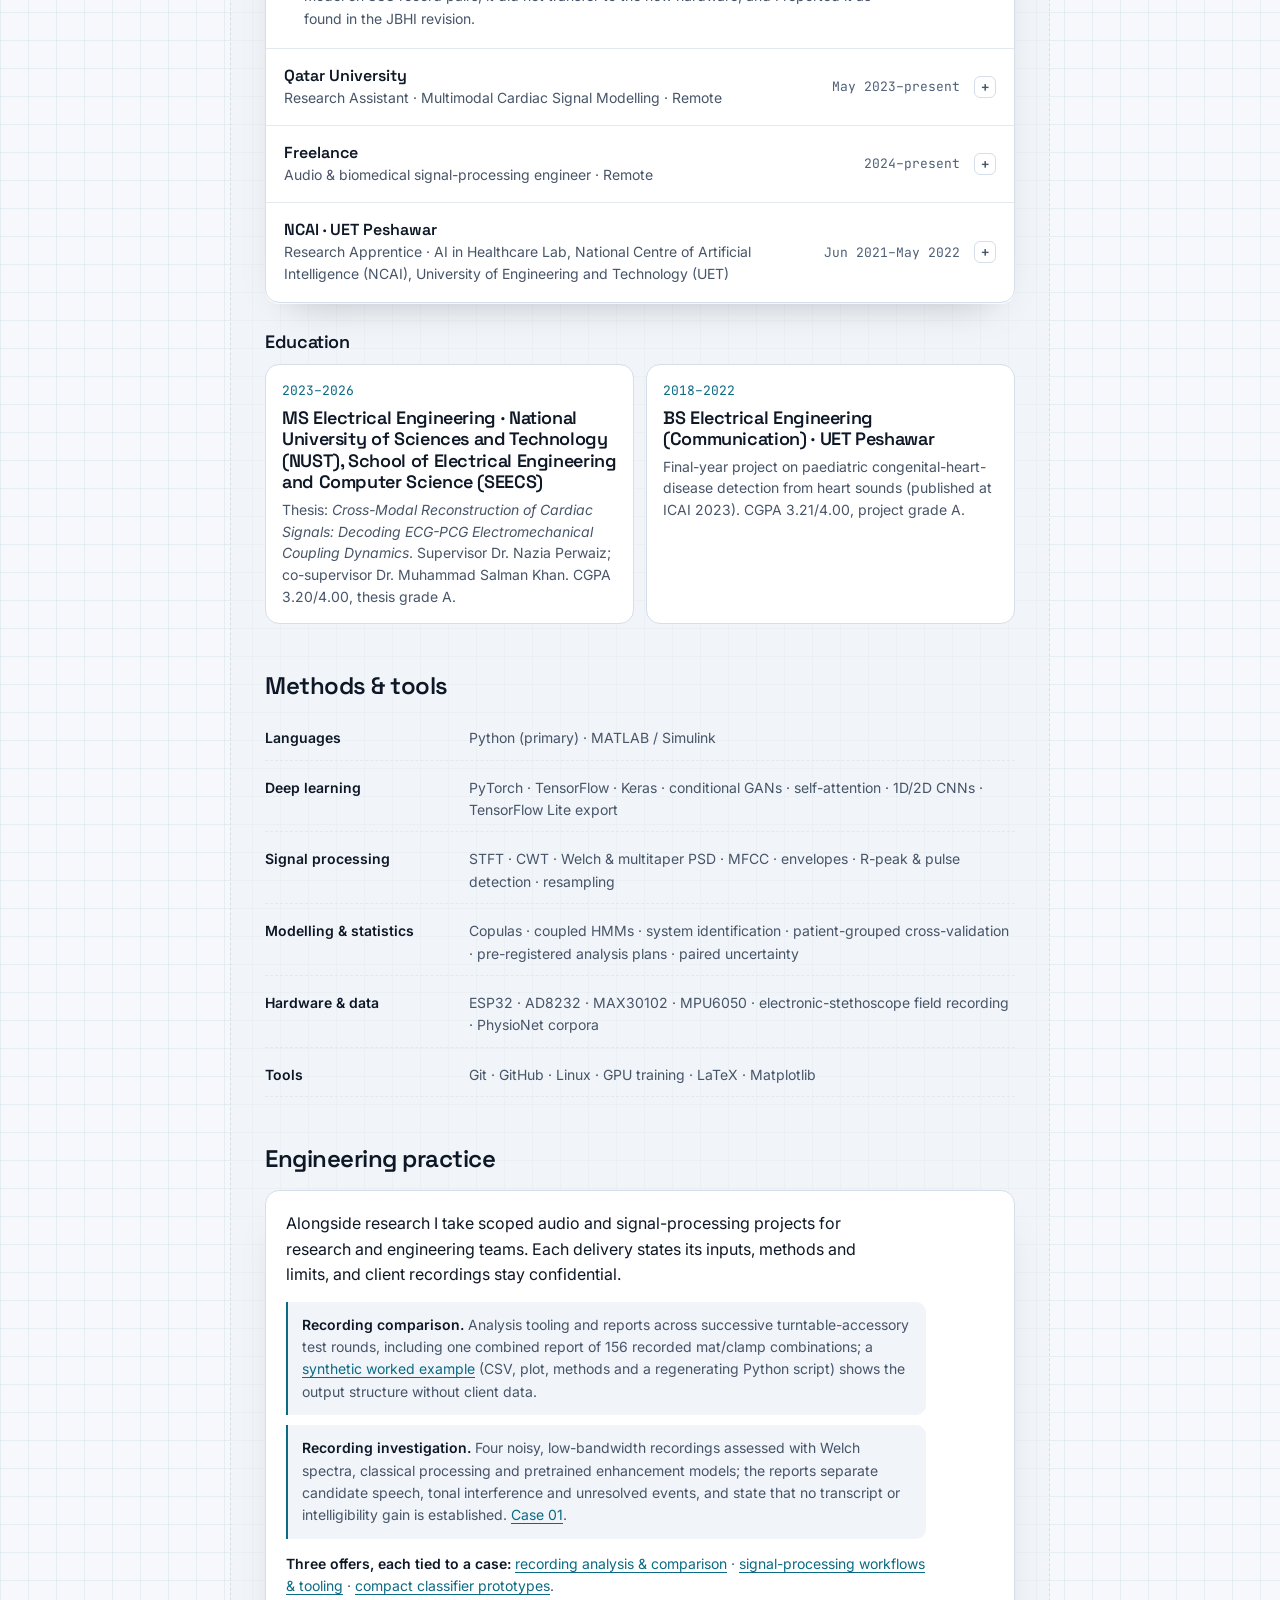
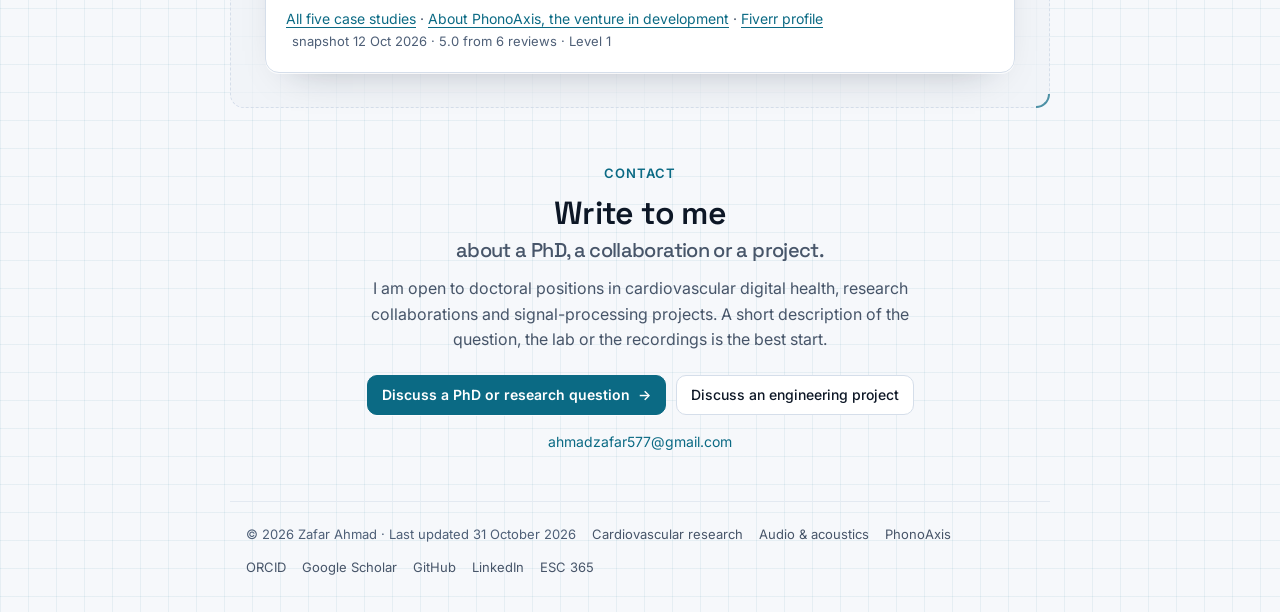
==== commit 5314c9f7: "Raise the profile to a research-first standard after a nine-role review Homepage: identity header (n" ====
--- a/index.html
+++ b/index.html
@@ -4,20 +4,20 @@
   <meta charset="utf-8">
   <meta name="viewport" content="width=device-width, initial-scale=1">
   <title>Zafar Ahmad — Cardiovascular Signal Processing &amp; Deep Learning</title>
-  <meta name="description" content="Zafar Ahmad: cardiovascular signal-processing engineer and deep-learning researcher. ECG, heart-sound and PPG research, wearable sensing, publications, ESC Congress 2026 presentations and freelance audio and biomedical signal-processing work.">
+  <meta name="description" content="Zafar Ahmad: cardiovascular signal-processing engineer and deep-learning researcher. Cardiac timing from ECG, heart-sound and PPG recordings, wearable sensing, publications, ESC Congress 2026 presentations and scoped audio and biomedical signal-processing engineering work.">
   <meta name="theme-color" content="#0a0e14">
   <link rel="canonical" href="https://zafar-ahmad-5359.github.io/">
   <meta property="og:type" content="profile">
-  <meta property="og:site_name" content="Zafar Ahmad · PhonoAxis">
+  <meta property="og:site_name" content="Zafar Ahmad">
   <meta property="og:url" content="https://zafar-ahmad-5359.github.io/">
   <meta property="og:title" content="Zafar Ahmad — Cardiovascular Signal Processing &amp; Deep Learning">
-  <meta property="og:description" content="ECG, heart-sound and PPG research, wearable sensing, publications and freelance signal-processing work.">
+  <meta property="og:description" content="Cardiac timing from ECG, heart-sound and PPG recordings, wearable sensing, publications and engineering case studies.">
   <meta property="og:image" content="https://zafar-ahmad-5359.github.io/assets/portfolio-social-preview.png">
   <meta property="og:image:width" content="1200"><meta property="og:image:height" content="630">
   <meta property="og:image:alt" content="Zafar Ahmad: cardiovascular signal processing and deep learning. Two first-author conference papers, ESC Congress 2026 presentations, and routes to research, audio engineering and PhonoAxis.">
   <meta name="twitter:card" content="summary_large_image">
   <meta name="twitter:title" content="Zafar Ahmad — Cardiovascular Signal Processing &amp; Deep Learning">
-  <meta name="twitter:description" content="ECG, heart-sound and PPG research, wearable sensing, publications and freelance signal-processing work.">
+  <meta name="twitter:description" content="Cardiac timing from ECG, heart-sound and PPG recordings, wearable sensing, publications and engineering case studies.">
   <meta name="twitter:image" content="https://zafar-ahmad-5359.github.io/assets/portfolio-social-preview.png">
   <meta name="twitter:image:alt" content="Zafar Ahmad: cardiovascular signal processing and deep learning. Two first-author conference papers, ESC Congress 2026 presentations, and routes to research, audio engineering and PhonoAxis.">
   <link rel="icon" type="image/svg+xml" href="data:image/svg+xml,%3Csvg xmlns='http://www.w3.org/2000/svg' viewBox='0 0 32 32'%3E%3Crect width='32' height='32' rx='7' fill='%230a0e14'/%3E%3Cpath d='M4 17h6l3-8 4 15 3-7h8' fill='none' stroke='%2322d3ee' stroke-width='2.4' stroke-linecap='round' stroke-linejoin='round'/%3E%3C/svg%3E">
@@ -25,8 +25,16 @@
   <link rel="preconnect" href="https://fonts.googleapis.com"><link rel="preconnect" href="https://fonts.gstatic.com" crossorigin>
   <link rel="stylesheet" href="https://fonts.googleapis.com/css2?family=Inter:wght@400;500;600&amp;family=JetBrains+Mono:wght@400;500&amp;family=Space+Grotesk:wght@500;600;700&amp;display=swap" media="print" onload="this.media='all'">
   <noscript><link rel="stylesheet" href="https://fonts.googleapis.com/css2?family=Inter:wght@400;500;600&amp;family=JetBrains+Mono:wght@400;500&amp;family=Space+Grotesk:wght@500;600;700&amp;display=swap"></noscript>
+  <link rel="stylesheet" href="tokens.css">
   <link rel="stylesheet" href="personal.css">
   <script src="personal.js" defer></script>
+  <script type="application/ld+json">
+  {"@context":"https://schema.org","@graph":[
+    {"@type":"Person","@id":"https://zafar-ahmad-5359.github.io/#person","name":"Zafar Ahmad","givenName":"Zafar","familyName":"Ahmad","url":"https://zafar-ahmad-5359.github.io/","mainEntityOfPage":"https://zafar-ahmad-5359.github.io/","image":"https://zafar-ahmad-5359.github.io/assets/zafar-ahmad-480.jpg","email":"mailto:ahmadzafar577@gmail.com","jobTitle":"Research Assistant","description":"Electrical engineer and cardiovascular signal-processing researcher (MS Electrical Engineering, NUST, 2026) working on ECG, phonocardiogram and photoplethysmogram signal modelling, deep learning and wearable sensing.","knowsAbout":["Cardiovascular signal processing","Phonocardiography","Electrocardiography","Photoplethysmography","Deep learning","Wearable sensing"],"identifier":{"@type":"PropertyValue","propertyID":"ORCID","value":"0009-0005-2295-8548","url":"https://orcid.org/0009-0005-2295-8548"},"sameAs":["https://orcid.org/0009-0005-2295-8548","https://scholar.google.com/citations?user=D5W9TVwAAAAJ","https://github.com/ZAFAR-AHMAD-5359","https://www.linkedin.com/in/zafar-ahmad-ab87b6183/","https://esc365.escardio.org/person/1388860"],"alumniOf":[{"@type":"CollegeOrUniversity","name":"National University of Sciences and Technology (NUST)","sameAs":"https://nust.edu.pk/"},{"@type":"CollegeOrUniversity","name":"University of Engineering and Technology Peshawar","sameAs":"https://www.uetpeshawar.edu.pk/"}],"affiliation":[{"@type":"Organization","name":"School of Electrical Engineering and Computer Science, National University of Sciences and Technology (NUST)","sameAs":"https://seecs.nust.edu.pk/"},{"@type":"Organization","name":"College of Engineering, Qatar University","sameAs":"https://www.qu.edu.qa/"}]},
+    {"@type":"ScholarlyArticle","@id":"https://doi.org/10.23919/EUSIPCO63174.2024.10715037","headline":"Phonocardiogram Classification Based on 1D CNN with Pitch-Shifting and Signal Uniformity Techniques","author":[{"@id":"https://zafar-ahmad-5359.github.io/#person"},{"@type":"Person","name":"Muhammad Salman Khan"},{"@type":"Person","name":"Muhammad E. H. Chowdhury"},{"@type":"Person","name":"Susu Zughaier"},{"@type":"Person","name":"Wanis Hamad Ibrahim"}],"datePublished":"2024-08-26","pagination":"1536-1540","isPartOf":{"@type":"Book","name":"2024 32nd European Signal Processing Conference (EUSIPCO)","publisher":{"@type":"Organization","name":"IEEE"}},"publication":{"@type":"PublicationEvent","name":"32nd European Signal Processing Conference (EUSIPCO 2024)","location":{"@type":"Place","name":"Lyon, France"},"startDate":"2024-08-26"},"publisher":{"@type":"Organization","name":"IEEE"},"identifier":{"@type":"PropertyValue","propertyID":"DOI","value":"10.23919/EUSIPCO63174.2024.10715037"},"url":"https://doi.org/10.23919/EUSIPCO63174.2024.10715037","sameAs":["https://ieeexplore.ieee.org/document/10715037","https://eurasip.org/Proceedings/Eusipco/Eusipco2024/pdfs/0001536.pdf"],"inLanguage":"en"},
+    {"@type":"ScholarlyArticle","@id":"https://doi.org/10.1109/ICAI58407.2023.10136668","headline":"Automatic Detection of Paediatric Congenital Heart Diseases from Phonocardiogram Signals","author":[{"@id":"https://zafar-ahmad-5359.github.io/#person"},{"@type":"Person","name":"Muhammad Zeeshan"},{"@type":"Person","name":"Arshad Sohail"},{"@type":"Person","name":"Fazal-e-Haq"},{"@type":"Person","name":"Muhammad Haris"},{"@type":"Person","name":"Misha Urooj Khan"},{"@type":"Person","name":"Sayed Shahid Hussain"},{"@type":"Person","name":"Muhammad Salman Khan"}],"datePublished":"2023-02-22","pagination":"188-195","isPartOf":{"@type":"Book","name":"2023 3rd International Conference on Artificial Intelligence (ICAI)","publisher":{"@type":"Organization","name":"IEEE"}},"publication":{"@type":"PublicationEvent","name":"3rd International Conference on Artificial Intelligence (ICAI 2023)","location":{"@type":"Place","name":"Islamabad, Pakistan"},"startDate":"2023-02-22"},"publisher":{"@type":"Organization","name":"IEEE"},"identifier":{"@type":"PropertyValue","propertyID":"DOI","value":"10.1109/ICAI58407.2023.10136668"},"url":"https://doi.org/10.1109/ICAI58407.2023.10136668","sameAs":["https://ieeexplore.ieee.org/document/10136668"],"inLanguage":"en"}
+  ]}
+  </script>
 </head>
 <body>
   <a class="skip" href="#main">Skip to content</a>
@@ -34,13 +42,13 @@
   <header class="topbar">
     <a class="brand" href="#top" aria-label="Zafar Ahmad, back to top"><span class="brand-mark" aria-hidden="true">ZA</span><span class="brand-text">zafar<span>.</span>ahmad</span></a>
     <button class="home-menu-toggle" type="button" aria-controls="home-nav" aria-expanded="false" hidden>Menu <span aria-hidden="true">☰</span></button>
-    <nav class="topnav" id="home-nav" aria-label="Sections">
-      <a href="#about">About</a>
-      <a href="#research">Research</a>
-      <a href="#freelance">Freelance</a>
-      <a href="#experience">Experience</a>
-      <a href="#publications">Publications</a>
-      <a href="#contact" class="nav-cta">Let’s talk</a>
+    <nav class="topnav" id="home-nav" aria-label="Site">
+      <a href="index.html" aria-current="page">Home</a>
+      <a href="research.html">Research</a>
+      <a href="audio.html">Audio &amp; acoustics</a>
+      <a href="startup.html">PhonoAxis</a>
+      <a href="downloads/Zafar-Ahmad-Academic-CV.pdf">CV</a>
+      <a href="#contact" class="nav-cta">Contact</a>
     </nav>
     <button class="theme-toggle" type="button" hidden aria-label="Switch colour theme"><span class="sun" aria-hidden="true">☀</span><span class="moon" aria-hidden="true">☾</span></button>
   </header>
@@ -48,74 +56,115 @@
   <main id="main">
     <div class="frame" id="top">
 
-      <!-- Profile header -->
+      <!-- Identity header -->
       <section class="profile" aria-labelledby="name">
-        <div class="banner">
-          <div class="scope-toolbar">
-            <div class="scope-legend" aria-hidden="true"><span class="scope-label scope-ecg">ECG</span><span class="scope-label scope-pcg">PCG</span></div>
-            <button class="scope-motion" type="button" aria-label="Pause banner motion" aria-pressed="false" hidden><span>Pause motion</span></button>
+        <div class="identity">
+          <img class="portrait" src="assets/zafar-ahmad-480.jpg" width="480" height="480" alt="Zafar Ahmad" fetchpriority="high">
+          <div class="name-block">
+            <h1 id="name">Zafar Ahmad</h1>
+            <p class="role">Cardiovascular signal processing &amp; deep learning</p>
+            <p class="affil">MS Electrical Engineering, NUST · Research Assistant &amp; Team Supervisor, CAREON · Islamabad, Pakistan</p>
           </div>
-          <p class="scope-note">illustrative signals</p>
-          <div class="scope-plot"><canvas id="scope" aria-hidden="true"></canvas></div>
-        </div>
-        <div class="profile-row">
-          <img class="avatar" src="assets/zafar-ahmad-240.jpg" width="240" height="240" alt="Zafar Ahmad at ESC Congress 2026" fetchpriority="high">
-          <div class="profile-actions">
-            <a class="btn btn-solid" href="downloads/Zafar-Ahmad-Academic-CV.pdf">View CV <span aria-hidden="true">→</span></a>
-            <a class="btn" href="research.html">Research portfolio <span aria-hidden="true">→</span></a>
-          </div>
-        </div>
-        <h1 id="name">Zafar Ahmad</h1>
-        <p class="role">Cardiovascular signal processing &amp; deep learning</p>
-        <p class="profile-intro">I investigate cardiac timing and wearable sensing, and help research and engineering teams turn recordings into reproducible analysis.</p>
-        <p class="meta"><span>Islamabad, Pakistan</span><span>MS Electrical Engineering · NUST</span></p>
-        <p class="status"><span class="dot" aria-hidden="true"></span>Open to PhD opportunities in cardiovascular digital health · Taking signal-processing projects</p>
-        <nav class="portfolio-hub" aria-label="Explore the portfolios">
-          <a href="research.html"><span class="hub-label">For PhD supervisors</span><strong>Cardiovascular research <span aria-hidden="true">↗</span></strong><span>Studies, publications &amp; doctoral direction</span></a>
-          <a href="audio.html"><span class="hub-label">For engineering clients</span><strong>Audio &amp; acoustics <span aria-hidden="true">↗</span></strong><span>Case studies &amp; a reproducible output sample</span></a>
-          <a href="startup.html"><span class="hub-label">Venture in development</span><strong>PhonoAxis <span aria-hidden="true">↗</span></strong><span>Research direction, scope &amp; collaboration</span></a>
+          <p class="profile-intro">I investigate cardiac timing from heart-sound, electrocardiogram (ECG) and pulse recordings, and how far it can be trusted across devices and patients. I also help research and engineering teams turn recordings into reproducible analysis.</p>
+          <ul class="proof" aria-label="At a glance">
+            <li><b>2</b> first-author conference papers <span>ICAI 2023 · EUSIPCO 2024</span></li>
+            <li><b>2</b> European Society of Cardiology (ESC) Congress 2026 presentations <span>abstracts in the European Heart Journal supplement</span></li>
+            <li><b>2</b> first-author journal manuscripts in revision <span>IEEE JBHI · EHJ Digital Health</span></li>
+          </ul>
+          <ul class="links" aria-label="Documents and profiles">
+            <li><a class="btn btn-solid" href="downloads/Zafar-Ahmad-Academic-CV.pdf">Academic CV · PDF</a></li>
+            <li><a class="btn" href="research.html">Research portfolio</a></li>
+            <li><a class="btn" href="https://scholar.google.com/citations?user=D5W9TVwAAAAJ&amp;hl=en">Google Scholar</a></li>
+            <li><a class="btn" href="https://orcid.org/0009-0005-2295-8548"><svg class="orcid-icon" viewBox="0 0 24 24" aria-hidden="true" focusable="false"><circle cx="12" cy="12" r="12" fill="#a6ce39"/><path fill="#fff" d="M7.4 7.3h1.6v9.4H7.4zM8.2 4.6a1 1 0 1 1 0 2 1 1 0 0 1 0-2zM10.9 7.3h3.6c3.1 0 4.7 2.2 4.7 4.7 0 2.7-1.9 4.7-4.7 4.7h-3.6zm1.6 1.4v6.6h2c2.3 0 3.1-1.7 3.1-3.3 0-1.7-1-3.3-3.1-3.3z"/></svg>ORCID</a></li>
+            <li><a class="btn" href="https://github.com/ZAFAR-AHMAD-5359">GitHub</a></li>
+            <li><a class="btn" href="mailto:ahmadzafar577@gmail.com">Email</a></li>
+          </ul>
+          <p class="availability"><b>Applying for PhD positions</b> in cardiovascular digital health, 2027 entry. Open to research collaborations and scoped signal-processing projects.</p>
+        </div>
+        <nav class="page-nav" aria-label="On this page">
+          <a href="#about">About</a>
+          <a href="#research">Research</a>
+          <a href="#publications">Publications</a>
+          <a href="#updates">Updates</a>
+          <a href="#experience">Experience</a>
+          <a href="#methods">Methods</a>
+          <a href="#engineering">Engineering</a>
+          <a href="#contact">Contact</a>
         </nav>
       </section>
 
-      <!-- At a glance -->
-      <section class="block" aria-labelledby="glance-title">
-        <h2 id="glance-title" class="block-title"><span class="idx">01</span>At a glance</h2>
-        <ul class="stats">
-          <li><strong>2</strong><span>first-author conference papers</span><small>ICAI 2023 · EUSIPCO 2024</small></li>
-          <li><strong>2</strong><span>ESC Congress 2026 presentations</span><small>Munich · presenter</small></li>
-          <li><strong>3</strong><span>journal manuscripts</span><small>Revision / last-reported review · 9 Oct 2026</small></li>
-          <li><strong>5.0</strong><span>Fiverr rating</span><small>6 reviews · Level 1 · 12 Oct 2026</small></li>
-        </ul>
-      </section>
-
       <!-- About -->
-      <section class="block" id="about" aria-labelledby="about-title">
-        <h2 id="about-title" class="block-title"><span class="idx">02</span>Who is Zafar?</h2>
-        <div class="terminal">
-          <div class="terminal-bar" aria-hidden="true"><i></i><i></i><i></i><span>~/zafar — whoami</span></div>
-          <div class="terminal-body">
-            <p>I’m a <strong>cardiovascular signal-processing engineer and researcher</strong>. One question connects my work: how the heart’s electrical activity relates to its mechanical and acoustic consequences, and how that relationship can be read from <strong>ECG</strong>, heart-sound (<strong>PCG</strong>) and optical-pulse (<strong>PPG</strong>) recordings.</p>
-            <p>It began with paediatric heart-sound collection in hospitals and schools in Pakistan, where I learned what cardiologists need from a recording. Since then I have worked on <strong>deep-learning models</strong> for cross-modal ECG–PCG reconstruction and a wearable research prototype for time-aligned ECG, PPG and motion. I am also developing a probabilistic model of coupled cardiac events.</p>
-            <p>Alongside research I take on <strong>audio and biomedical signal-processing projects</strong> — spectral analysis, comparison reports, classifiers and analysis tools. For my PhD, I want to investigate whether signal-derived cardiac timing can constrain patient-specific physiological models, with uncertainty and device differences treated explicitly. My current modelling is statistical and data-driven; physiological modelling and prospective validation are skills I want to develop during a PhD. <a href="research.html#doctoral">My doctoral question</a>.</p>
-          </div>
-        </div>
+      <section class="block prose" id="about" aria-labelledby="about-title">
+        <h2 id="about-title" class="block-title">About</h2>
+        <p>I am a cardiovascular signal-processing engineer and researcher. One question connects my work: how the heart’s electrical activity relates to its mechanical and acoustic consequences, and how that relationship can be read from the electrocardiogram (ECG), the phonocardiogram or heart sound (PCG) and the photoplethysmogram or optical pulse (PPG).</p>
+        <p><strong>The research arc.</strong> My thesis asked whether a heart-sound recording can supply its own cardiac timing, so that murmur grade, timing and shape can be read without a simultaneous ECG. The first route, phase boundaries fixed from an ECG reconstructed by a generative adversarial network (GAN), did not separate from equal-time windows under patient-grouped evaluation, while expert-reviewed boundaries carried useful information. Separately, the reconstruction did not transfer in a blind test on new recording hardware; that result stands and is reported in the JBHI revision. The thesis and congress results are superseded: the revision prepared for the journal replaces them with a pre-registered, participant-grouped comparison of cardiac-phase boundary sources on the public CirCor dataset (analysis plan frozen before any arm was scored); its findings will appear here once the revision is submitted. <a href="research.html#cross-modal">The full story <span aria-hidden="true">→</span></a></p>
+        <p>The failed transfer set my doctoral question: how do cardiac-timing models stay reliable as devices and populations change? Alongside that work I lead the technical side of a wearable ECG–PPG research prototype and am developing a probabilistic model of coupled cardiac events. <a href="research.html#doctoral">Doctoral direction <span aria-hidden="true">→</span></a></p>
       </section>
 
       <!-- Research -->
       <section class="block" id="research" aria-labelledby="research-title">
-        <h2 id="research-title" class="block-title"><span class="idx">03</span>Research focus</h2>
+        <h2 id="research-title" class="block-title">Research</h2>
+        <figure class="fig-wrap" aria-labelledby="rm-cap">
+          <div class="fig-card"><svg class="fig" xmlns="http://www.w3.org/2000/svg" viewBox="0 0 400 514" role="img" aria-labelledby="rm-t rm-d">
+<title id="rm-t">Research map: one question, three strands and a proposed doctoral direction</title>
+<desc id="rm-d">A programme map. The question at the top asks how the heart's electrical activity relates to its acoustic and pulse consequences and what measured timing can identify. Three numbered strands follow: 01 cross-modal ECG-to-PCG phase gating (MS thesis; manuscripts under revision); 02 wearable ECG, PPG and motion timing (CAREON research prototype; the measured ECG-to-pulse delay contains the pre-ejection period and pulse travel); 03 probabilistic ECG-PCG coupling with copula-based coupled hidden Markov models (in development; exploratory analysis). All three lead to a proposed doctoral direction: cardiac-timing models under distribution shift. When does a timing model stop being reliable, how can it tell, and what must a signal pass before a downstream model may use it? Statuses as of October 2026; no results are shown.</desc>
+<style>
+.fig{--f-ink:var(--portfolio-text,var(--text,#e6edf3));--f-mut:var(--portfolio-muted,var(--muted,#95a3b6));--f-line:var(--portfolio-line,var(--border,#29384e));--f-surf:var(--portfolio-surface,var(--surface,#111824));--f-ecg:var(--portfolio-research,var(--ecg,#fb91a7));--f-acc:var(--portfolio-brand,var(--accent,#22d3ee));font-family:Inter,system-ui,-apple-system,"Segoe UI",sans-serif}
+@media (prefers-color-scheme:light){:root:not([data-theme]) .fig,:root:not([data-theme]).fig{--f-ink:#0d1726;--f-mut:#475569;--f-line:#d5deea;--f-surf:#fff;--f-ecg:#a72439;--f-acc:#0e7490}}
+.fig text{fill:var(--f-ink);font-size:13px}
+.fig .mono{font-family:"JetBrains Mono",ui-monospace,Menlo,Consolas,monospace;font-size:10.5px;letter-spacing:.04em}
+.fig .mut{fill:var(--f-mut)}.fig .b{font-weight:600}.fig .s{font-size:11.5px}.fig .xs{font-size:9.5px}
+.fig .ln{stroke:var(--f-line);fill:none}.fig .mk{stroke:var(--f-mut);fill:none}
+.fig .ecg{stroke:var(--f-ecg);fill:none;stroke-width:1.6;stroke-linejoin:round;stroke-linecap:round}
+.fig .acc{stroke:var(--f-acc);fill:none;stroke-width:1.6;stroke-linejoin:round;stroke-linecap:round}
+.fig .ink{stroke:var(--f-ink);fill:none;stroke-width:1.4;stroke-linejoin:round;stroke-linecap:round}
+.fig .wash{fill:var(--f-acc);fill-opacity:.12}.fig .f-ecg{fill:var(--f-ecg)}.fig .f-acc{fill:var(--f-acc)}.fig .f-ink{fill:var(--f-ink)}.fig .f-mut{fill:var(--f-mut)}.fig .f-surf{fill:var(--f-surf)}
+</style>
+<rect width="400" height="514" class="f-surf"/>
+<rect x="8.5" y="8.5" width="383" height="78" rx="10" class="ln"/><rect x="8.5" y="8.5" width="4" height="78" rx="2" class="f-ink"/>
+<text x="24" y="27" class="mono mut">THE QUESTION</text>
+<text x="24" y="46" class="b">How does electrical activity relate to its</text><text x="24" y="63" class="b">acoustic and pulse consequences, and what</text><text x="24" y="80" class="b">can measured timing identify?</text>
+<path d="M28 87V396" class="mk"/><path d="M23.5 389l4.5 8 4.5-8" class="mk"/>
+<circle cx="28" cy="116" r="9" class="f-surf ink"/><text x="28" y="119.5" class="mono xs b" text-anchor="middle">01</text>
+<text x="118" y="118" class="b">Cross-modal ECG ↔ PCG phase gating</text>
+<text x="118" y="135" class="s mut">Can boundaries learnt from the heart sound</text><text x="118" y="150" class="s mut">place murmur features in the right phase?</text>
+<rect x="118.5" y="160.5" width="252" height="19" rx="9.5" class="ln"/><text x="128" y="173.5" class="mono xs mut">MS thesis · manuscripts in revision</text>
+<circle cx="28" cy="216" r="9" class="f-surf ink"/><text x="28" y="219.5" class="mono xs b" text-anchor="middle">02</text>
+<text x="118" y="218" class="b">Wearable ECG · PPG · motion timing</text>
+<text x="118" y="235" class="s mut">Measured delay = pre-ejection period</text><text x="118" y="250" class="s mut">+ pulse travel: one interval, two unknowns.</text>
+<rect x="118.5" y="260.5" width="183" height="19" rx="9.5" class="ln"/><text x="128" y="273.5" class="mono xs mut">CAREON · research prototype</text>
+<circle cx="28" cy="316" r="9" class="f-surf ink"/><text x="28" y="319.5" class="mono xs b" text-anchor="middle">03</text>
+<text x="118" y="318" class="b">Probabilistic ECG–PCG coupling</text>
+<text x="118" y="335" class="s mut">Copula-based coupled HMM: do ECG events and</text><text x="118" y="350" class="s mut">heart-sound phases depend on each other?</text>
+<rect x="118.5" y="360.5" width="245" height="19" rx="9.5" class="ln"/><text x="128" y="373.5" class="mono xs mut">In development · exploratory analysis</text>
+<path d="M57 106v44M85 106v44" class="ln"/>
+<path d="M46 118h9l2-11 2 15 2-4h5c3-5 7-5 10 0h30" class="ecg"/>
+<path d="M46 140h8l1.5-7 1.5 12 1.5-10 1.5 8 1.5-4 1.5 2h16l1.5-5 1.5 9 1.5-7 1.5 4 1.5-2h19.5" class="acc"/>
+<path d="M46 216h10l2-11 2 15 2-4h40" class="ecg"/>
+<path d="M46 244h24c3-12 7-15 11-8s7 7 25 8" class="acc"/>
+<path d="M58 224v8M70 224v8M58 228h12" class="ink"/>
+<path d="M54 318l-2 16M70 318l-4 16M86 318l-6 16" class="mk" stroke-dasharray="2 2"/>
+<path d="M58 314h8M74 314h8" class="ecg"/><circle cx="54" cy="314" r="4" class="ecg"/><circle cx="70" cy="314" r="4" class="ecg"/><circle cx="86" cy="314" r="4" class="ecg"/>
+<path d="M56 338h6M70 338h6M84 338h6" class="acc"/><circle cx="52" cy="338" r="4" class="acc"/><circle cx="66" cy="338" r="4" class="acc"/><circle cx="80" cy="338" r="4" class="acc"/><circle cx="94" cy="338" r="4" class="acc"/>
+<rect x="8.5" y="400.5" width="383" height="96" rx="10" class="ink"/>
+<text x="24" y="419" class="mono mut">DOCTORAL DIRECTION · PROPOSED</text>
+<text x="24" y="437" class="b" font-size="12.5">Cardiac-timing models under distribution shift:</text><text x="24" y="453" class="b" font-size="12.5">when does a timing model stop being reliable,</text><text x="24" y="469" class="b" font-size="12.5">how can it tell, and what must a signal pass</text><text x="24" y="485" class="b" font-size="12.5">before a downstream model may use it?</text>
+<text x="8" y="510" class="mono xs mut">Original figure · statuses as of Oct 2026 · no results shown</text>
+</svg></div>
+          <figcaption id="rm-cap"><span class="fig-label">Original figure · programme map</span>One question, three strands and a proposed doctoral direction. Statuses as of October 2026: the thesis manuscripts are in revision, the CAREON wearable is a research prototype, and the coupled-model work is in development. The map organises the work; it reports no results.</figcaption>
+        </figure>
         <div class="cards">
           <article class="card">
-            <p class="card-tag">MS thesis · NUST</p>
-            <h3>Cross-modal ECG–PCG reconstruction</h3>
-            <p>A conditional GAN with multi-scale attention reconstructs an ECG-like timing reference from heart sounds; phase-aware features then target murmur presence, grade, timing and shape.</p>
-            <p class="finding"><span>Current finding · Oct 2026</span> In a patient-grouped evaluation, expert-reviewed phase boundaries carried useful information; the tested synthetic-ECG timing route did not establish an advantage over equal-time windows.</p>
+            <p class="card-tag">MS thesis → revised manuscript</p>
+            <h3>Cardiac timing from the heart sound itself</h3>
+            <p>The thesis and the JBHI manuscript reconstruct an ECG-like signal from heart sounds with a conditional GAN. The EHJ-DH manuscript, revised in October 2026, asks where cardiac-phase boundaries should come from when no ECG is recorded, comparing learnt, acoustic and expert-reviewed segmentation under a pre-registered, participant-grouped design.</p>
+            <p class="finding"><span>Where it stands · Oct 2026</span> In a patient-grouped evaluation, expert-reviewed phase boundaries carried useful information; the thesis’s synthetic-ECG route, with fixed phases, did not separate from equal-time windows. A pre-registered comparison of boundary sources is prepared for the EHJ-DH revision (not accepted).</p>
             <a class="more" href="research.html#cross-modal">Read the study <span aria-hidden="true">→</span></a>
           </article>
           <article class="card">
             <p class="card-tag">CAREON · NUST</p>
             <h3>Wearable ECG · PPG · motion</h3>
-            <p>An ESP32 research prototype with AD8232 ECG, MAX30102 PPG and MPU6050 IMU sensors. I set 250 Hz ECG and 100 Hz PPG sampling targets and specified a 16-bit external ADC fallback for acquisition precision. Timing fidelity and motion sensitivity remain to be evaluated.</p>
+            <p>Within CAREON (Continuous AI-Remote E-Health Operations Network) at NUST: an ESP32 research prototype with ECG, optical-pulse and motion sensors recording on a shared clock. I set the sampling plan and specified a 16-bit external analogue-to-digital converter (ADC) fallback for acquisition precision; timing fidelity and motion sensitivity are the next tests.</p>
             <p class="note-line">The ECG-to-pulse delay includes pre-ejection time, so it is not treated as isolated pulse transit time.</p>
             <a class="more" href="research.html#wearables">Project details <span aria-hidden="true">→</span></a>
           </article>
@@ -128,151 +177,147 @@
           <article class="card">
             <p class="card-tag">Published · ICAI 2023 · EUSIPCO 2024</p>
             <h3>Heart-sound classification</h3>
-            <p>ICAI 2023: a time-domain 1D CNN with pitch-shift augmentation for binary paediatric congenital-heart-disease detection. EUSIPCO 2024: band-selective pitch augmentation and MFCC features for a separate five-class valvular/normal heart-sound benchmark.</p>
+            <p>ICAI 2023: a time-domain one-dimensional convolutional neural network (1D CNN) with pitch-shift augmentation for binary paediatric congenital-heart-disease detection. EUSIPCO 2024: band-selective pitch augmentation and mel-frequency cepstral coefficient (MFCC) features for a separate five-class valvular/normal heart-sound benchmark.</p>
             <a class="more" href="research.html#heart-sound-studies">Both papers <span aria-hidden="true">→</span></a>
           </article>
         </div>
         <figure class="stage">
           <img src="assets/esc-2026-station-800.jpg" srcset="assets/esc-2026-station-480.jpg 480w, assets/esc-2026-station-800.jpg 800w, assets/esc-2026-station-1200.jpg 1200w" sizes="(min-width: 820px) 700px, calc(100vw - 48px)" width="1200" height="800" loading="lazy" alt="Zafar Ahmad presenting at Station 4 beside his poster at ESC Congress 2026 in Munich">
-          <figcaption><span class="mono">ESC Congress 2026 · Munich · 28 Aug</span> Presenting the murmur-gating poster. Its earlier results are softened in the photo because the later patient-grouped evaluation supersedes them.</figcaption>
+          <figcaption><span class="mono">ESC Congress 2026 · Munich · 28 Aug</span> Presenting the murmur-gating poster. The poster’s results are blurred in this photograph: the pre-registered October 2026 comparison supersedes them.</figcaption>
         </figure>
       </section>
 
-      <!-- Tech stack -->
-      <section class="block" aria-labelledby="stack-title">
-        <h2 id="stack-title" class="block-title"><span class="idx">04</span>Tech stack</h2>
-        <div class="skill-chips" aria-hidden="true">
-          <div class="skill-chip-list">
-            <span>Python</span><span>PyTorch</span><span>TensorFlow</span><span>Keras</span><span>MATLAB</span><span>Simulink</span><span>SciPy</span><span>librosa</span><span>PyWavelets</span><span>Conditional GANs</span><span>Self-attention</span><span>1D / 2D CNNs</span><span>Copulas</span><span>Coupled HMMs</span><span>STFT · CWT · MFCC</span><span>Welch / multitaper PSD</span><span>TensorFlow Lite</span><span>ESP32</span><span>I²C sensors</span><span>Git</span><span>Linux</span><span>LaTeX</span>
-          </div>
-        </div>
-        <ul class="stack-list">
-          <li><b>Languages</b>Python (primary) · MATLAB / Simulink</li>
-          <li><b>Deep learning</b>PyTorch · TensorFlow · Keras · conditional GANs · self-attention · 1D/2D CNNs · TensorFlow Lite export</li>
-          <li><b>Signal processing</b>STFT · CWT · Welch &amp; multitaper PSD · MFCC · envelopes · R-peak &amp; pulse detection · resampling</li>
-          <li><b>Modelling &amp; statistics</b>Copulas · coupled HMMs · system identification · patient-grouped cross-validation · paired uncertainty</li>
-          <li><b>Hardware &amp; data</b>ESP32 · AD8232 · MAX30102 · MPU6050 · electronic-stethoscope field recording · PhysioNet corpora</li>
-          <li><b>Tools</b>Git · GitHub · Linux · GPU training · LaTeX · Matplotlib</li>
-        </ul>
-      </section>
-
-      <!-- Freelance -->
-      <section class="block" id="freelance" aria-labelledby="freelance-title">
-        <h2 id="freelance-title" class="block-title"><span class="idx">05</span>Freelancing</h2>
-        <div class="freelance">
-          <div class="freelance-head">
-            <p>I help researchers, engineers and product teams get reliable answers from messy real-world signals — with clear methods, reproducible outputs and stated limits.</p>
-            <a class="btn btn-solid" href="https://www.fiverr.com/zafarahmad577">Hire me on Fiverr <span aria-hidden="true">→</span></a>
-          </div>
-          <p class="rating"><span class="stars" aria-hidden="true">★★★★★</span><b>5.0</b> from 6 reviews · Level 1 seller · profile snapshot, 12 October 2026</p>
-          <ul class="services">
-            <li><span class="svc-idx">01</span><div><h3>Spectral analysis of audio</h3><p>Digital spectra, level, noise-floor and channel comparisons across recording conditions, with a structured report and stated measurement limits.</p></div></li>
-            <li><span class="svc-idx">02</span><div><h3>Biomedical &amp; audio DSP</h3><p>Filtering, segmentation, feature extraction and recording investigation for PCG, ECG and difficult audio.</p></div></li>
-            <li><span class="svc-idx">03</span><div><h3>Deep-learning signal classifiers</h3><p>ECG, heart-sound and acoustic classification projects, with data, evaluation and deliverables agreed before development.</p></div></li>
-            <li><span class="svc-idx">04</span><div><h3>Wearable monitoring prototypes</h3><p>Sensor integration and signal pipelines for wearable ECG and PPG prototypes.</p></div></li>
-          </ul>
-          <h3 class="reviews-title">Selected public Fiverr reviews</h3>
-          <div class="quotes">
-            <blockquote><p>“He keeps timelines and even for a not so tech person made me understand the steps and the processes.”</p><footer>Fiverr client · United States</footer></blockquote>
-            <blockquote><p>“As always Zafar was receptive, involved and exceeded all expectations.”</p><footer>Fiverr client · United States · ongoing collaboration</footer></blockquote>
-            <blockquote><p>“Very Professional. Delivered on time. Highly recommend.”</p><footer>Fiverr client · United Kingdom</footer></blockquote>
-          </div>
-          <a class="more" href="audio.html">Engineering case studies and a reproducible output sample <span aria-hidden="true">→</span></a>
-        </div>
+      <!-- Publications -->
+      <section class="block" id="publications" aria-labelledby="pubs-title">
+        <h2 id="pubs-title" class="block-title">Publications &amp; talks</h2>
+        <p class="publication-note">Manuscript statuses as of 31 October 2026; none is accepted or published. Peer-reviewed papers, journal manuscripts and congress abstracts are listed separately.</p>
+        <div class="pub-group">
+          <h3 class="sub-title">Peer-reviewed conference papers</h3>
+          <ol class="pubs">
+            <li><span class="pill pill-ok">Published</span><div><p class="pub-title">Phonocardiogram Classification Based on 1D CNN with Pitch-Shifting and Signal Uniformity Techniques</p><p class="pub-meta"><b>Z. Ahmad</b>, M. S. Khan, M. E. H. Chowdhury, S. Zughaier, W. H. Ibrahim · 32nd European Signal Processing Conference (EUSIPCO), Lyon, 2024, pp. 1536–1540 · IEEE</p><p class="pub-links"><a href="https://doi.org/10.23919/EUSIPCO63174.2024.10715037">https://doi.org/10.23919/EUSIPCO63174.2024.10715037</a><a href="https://eurasip.org/Proceedings/Eusipco/Eusipco2024/pdfs/0001536.pdf">PDF</a><a href="https://github.com/ZAFAR-AHMAD-5359/Phonocardiogram-Classification-with-1D-CNN">Repository</a><a href="research.html#eusipco-study">Study context</a></p></div></li>
+            <li><span class="pill pill-ok">Published</span><div><p class="pub-title">Automatic Detection of Paediatric Congenital Heart Diseases from Phonocardiogram Signals</p><p class="pub-meta"><b>Z. Ahmad</b>, M. Zeeshan, A. Sohail, Fazal-e-Haq, M. Haris, M. U. Khan, S. S. Hussain, M. S. Khan · 3rd International Conference on Artificial Intelligence (ICAI), Islamabad, 2023, pp. 188–195 · IEEE</p><p class="pub-links"><a href="https://doi.org/10.1109/ICAI58407.2023.10136668">https://doi.org/10.1109/ICAI58407.2023.10136668</a><a href="https://github.com/ZAFAR-AHMAD-5359/PCG-Pediatric-CHD-Detection">Repository</a><a href="research.html#icai-study">Study context</a></p></div></li>
+          </ol>
+        </div>
+        <div class="pub-group">
+          <h3 class="sub-title">Journal manuscripts in revision or under review</h3>
+          <ol class="pubs">
+            <li><span class="pill pill-rev">Minor revision</span><div><p class="pub-title">PCG-to-ECG Signal Reconstruction Using Conditional GAN with Multi-Scale Attention</p><p class="pub-meta"><b>Z. Ahmad</b> et al. · IEEE Journal of Biomedical and Health Informatics · submitted March 2026; second minor revision requested 18 October 2026; revision prepared · not accepted</p></div></li>
+            <li><span class="pill pill-rev">Major revision</span><div><p class="pub-title">Synthetic-ECG-gated phonocardiography for paediatric heart-murmur characterisation: a cross-modal deep-learning method</p><p class="pub-meta"><b>Z. Ahmad</b> et al. · European Heart Journal – Digital Health · submitted August 2026; major revision requested September 2026; revised manuscript prepared under a revised title · not accepted · <a href="research.html#current-evaluation">current finding</a></p></div></li>
+            <li><span class="pill">Under review</span><div><p class="pub-title">Parallel multi-scale analysis for paediatric heart disease classification from phonocardiograms</p><p class="pub-meta">M. S. Khan, <b>Z. Ahmad</b>, H. Nayab · IEEE Journal of Selected Topics in Signal Processing · submitted November 2025; last reported under review (9 October 2026) · second author · not accepted</p></div></li>
+          </ol>
+        </div>
+        <div class="pub-group">
+          <h3 class="sub-title">Congress abstracts &amp; presentations</h3>
+          <ol class="pubs">
+            <li><span class="pill pill-talk">ESC 2026</span><div><p class="pub-title">Synthetic ECG-guided temporal gating improves paediatric murmur grading, timing, and shape classification on the CirCor DigiScope dataset</p><p class="pub-meta"><b>Z. Ahmad</b> (presenter), N. Perwaiz, M. S. Khan, S. Sultana, I. Haq · ESC Congress 2026, Munich, 28 August 2026 · ePoster · abstract published in <i>European Heart Journal</i> 47 (Supplement 1), ehag785.4329, October 2026</p><p class="pub-note">Title as published. Its results are superseded by the pre-registered October 2026 comparison and should not be cited as evidence; see the <a href="research.html#current-evaluation">current finding</a>.</p><p class="pub-links"><a href="https://doi.org/10.1093/eurheartj/ehag785.4329">https://doi.org/10.1093/eurheartj/ehag785.4329</a><a href="https://esc365.escardio.org/presentation/326239">ESC 365 record</a></p></div></li>
+            <li><span class="pill pill-talk">ESC 2026</span><div><p class="pub-title">An explainable calibrated concept bottleneck model with evidence-constrained large language model reporting for multi-label valvular heart disease screening from 12-lead ECGs</p><p class="pub-meta">H. Anjum, N. Perwaiz, S. Sultana, T. A. Lashari, <b>Z. Ahmad</b> (presenter) · ESC Congress 2026, Munich, 31 August 2026 · ePoster · abstract published in <i>European Heart Journal</i> 47 (Supplement 1), ehag785.4378, October 2026 · my role: technical supervision of the first author and the congress presentation</p><p class="pub-links"><a href="https://doi.org/10.1093/eurheartj/ehag785.4378">https://doi.org/10.1093/eurheartj/ehag785.4378</a><a href="https://esc365.escardio.org/presentation/326198">ESC 365 record</a></p></div></li>
+          </ol>
+        </div>
+        <p class="small">Grant proposals co-written (submitted, not awarded): Higher Education Commission of Pakistan National Research Programme for Universities, and Qatar University Office of Research Support, both September 2025. <a href="research.html#publications">Full publication record and corrections note</a>.</p>
+      </section>
+
+      <!-- Updates -->
+      <section class="block" id="updates" aria-labelledby="updates-title">
+        <h2 id="updates-title" class="block-title">Updates</h2>
+        <ol class="updates" reversed>
+          <li><time datetime="2026-10">Oct 2026</time><p>Revised EHJ-DH manuscript prepared: a pre-registered comparison of cardiac-phase boundary sources replaces the original analysis. Not accepted.</p></li>
+          <li><time datetime="2026-10-26">26 Oct 2026</time><p>Both ESC Congress 2026 abstracts published in the <i>European Heart Journal</i> supplement (volume 47, Supplement 1).</p></li>
+          <li><time datetime="2026-10-18">18 Oct 2026</time><p>JBHI manuscript: second minor revision requested; revision prepared.</p></li>
+          <li><time datetime="2026-10-03">3 Oct 2026</time><p>Patient-grouped re-evaluation of the thesis murmur analysis completed; earlier thesis and congress results superseded.</p></li>
+          <li><time datetime="2026-09-23">23 Sep 2026</time><p>EHJ-DH manuscript: major revision requested.</p></li>
+          <li><time datetime="2026-08-28">28–31 Aug 2026</time><p>ESC Congress 2026, Munich: presented the murmur-gating abstract as first author, and a junior colleague’s 12-lead ECG abstract that I supervised technically.</p></li>
+        </ol>
+        <a class="more" href="research.html#updates">The dated record since 2021 <span aria-hidden="true">→</span></a>
       </section>
 
       <!-- Experience -->
       <section class="block" id="experience" aria-labelledby="experience-title">
-        <h2 id="experience-title" class="block-title"><span class="idx">06</span>Experience</h2>
+        <h2 id="experience-title" class="block-title">Experience &amp; education</h2>
         <div class="accordion">
           <details open>
-            <summary><span class="acc-main"><b>CAREON · NUST</b><span>Research Assistant &amp; Team Supervisor · Islamabad</span></span><span class="acc-date">Dec 2025 — Present</span></summary>
+            <summary><span class="acc-main"><b>CAREON · NUST</b><span>Research Assistant &amp; Team Supervisor · Islamabad</span></span><span class="acc-date">Dec 2025–present</span></summary>
             <ul>
-              <li>Lead technical work on a wearable research prototype that records time-aligned ECG and PPG with an inertial sensor for motion-artefact analysis.</li>
+              <li>Lead technical work on a wearable research prototype that records ECG and PPG on a shared clock, with an inertial sensor for motion-artefact analysis; timing fidelity is the next test.</li>
               <li>Set sampling and synchronisation targets, identified the microcontroller ADC’s amplitude-resolution limits and specified a 16-bit external ADC fallback.</li>
               <li>Supervise three research apprentices across embedded firmware, sensor integration, signal processing and the cloud data pipeline; coordinated pilot recordings with consenting volunteers.</li>
-              <li>Led the blind cross-device audit of the PCG-to-ECG reconstruction model on 338 record pairs; it did not establish successful transfer to the new hardware.</li>
+              <li>Designed and ran a blind cross-device audit of my own PCG-to-ECG reconstruction model on 338 record pairs; it did not transfer to the new hardware, and I reported it as found in the JBHI revision.</li>
             </ul>
           </details>
           <details>
-            <summary><span class="acc-main"><b>Qatar University</b><span>Research Assistant · Multimodal Cardiac Signal Modelling · Remote</span></span><span class="acc-date">May 2023 — Present</span></summary>
+            <summary><span class="acc-main"><b>Qatar University</b><span>Research Assistant · Multimodal Cardiac Signal Modelling · Remote</span></span><span class="acc-date">May 2023–present</span></summary>
             <ul>
               <li>Designed band-selective pitch augmentation that keeps the diagnostic band intact, with an MFCC-based 1D CNN for five-class heart-sound classification (EUSIPCO 2024, first author).</li>
-              <li>Developing a copula-based coupled hidden Markov model for simultaneous ECG and PCG (since September 2024).</li>
-              <li>Exploratory ECG–PCG dependence analysis at rest and during exercise: pooled sample-level correlation was weak; the ongoing formulation examines event-level dependence and synchronisation.</li>
+              <li>Developing a copula-based coupled hidden Markov model for simultaneous ECG and PCG (since September 2024); exploratory dependence analysis at rest and during exercise so far.</li>
               <li>Co-wrote a submitted grant proposal on simultaneous PCG and ECG analysis (Qatar University Office of Research Support, September 2025).</li>
             </ul>
           </details>
           <details>
-            <summary><span class="acc-main"><b>Freelance · Fiverr</b><span>Audio &amp; biomedical signal-processing engineer · Remote</span></span><span class="acc-date">2024 — Present</span></summary>
+            <summary><span class="acc-main"><b>Freelance</b><span>Audio &amp; biomedical signal-processing engineer · Remote</span></span><span class="acc-date">2024–present</span></summary>
             <ul>
-              <li>Recording investigation, repeated acoustic comparison reports and an offline audio-to-motion prototype for international clients. The engineering portfolio also documents a compact-model export workflow with scope stated in the case study.</li>
-              <li>A 5.0 rating across six reviews in the 12 October 2026 profile snapshot; clients highlight clear explanations and on-time delivery.</li>
+              <li>Recording investigation, repeated acoustic comparison reports and an offline audio-to-motion prototype for international clients; see the <a href="audio.html">engineering case studies</a>.</li>
+              <li>Public profile: <a href="https://www.fiverr.com/zafarahmad577">Fiverr</a> (snapshot 12 October 2026: 5.0 from six reviews, Level 1 seller).</li>
             </ul>
           </details>
           <details>
-            <summary><span class="acc-main"><b>NCAI · UET Peshawar</b><span>Research Apprentice · AI in Healthcare Lab</span></span><span class="acc-date">Jun 2021 — May 2022</span></summary>
+            <summary><span class="acc-main"><b>NCAI · UET Peshawar</b><span>Research Apprentice · AI in Healthcare Lab, National Centre of Artificial Intelligence (NCAI), University of Engineering and Technology (UET)</span></span><span class="acc-date">Jun 2021–May 2022</span></summary>
             <ul>
               <li>Collected paediatric heart sounds with an electronic stethoscope at two tertiary hospitals and six schools, with cardiologist-supported, echocardiography-confirmed annotation.</li>
               <li>Wrote the collection procedures, consent documents and clinical questionnaires used for institutional review; took part in school screening and referral.</li>
-              <li>Trained 1D convolutional networks with pitch-shift augmentation for paediatric congenital-heart-disease detection (ICAI 2023, first author).</li>
-              <li>Best Summer Intern Award, 2022.</li>
+              <li>Trained 1D convolutional networks with pitch-shift augmentation for paediatric congenital-heart-disease detection (ICAI 2023, first author). Best Summer Intern Award, 2022.</li>
             </ul>
           </details>
         </div>
         <h3 class="sub-title">Education</h3>
         <div class="edu">
-          <div><p class="edu-date">2023 — 2026</p><h4>MS Electrical Engineering · NUST, SEECS</h4><p>Thesis: <em>Cross-Modal Reconstruction of Cardiac Signals: Decoding ECG-PCG Electromechanical Coupling Dynamics</em>. Supervisor Dr. Nazia Perwaiz; co-supervisor Dr. Muhammad Salman Khan. CGPA 3.20/4.00, thesis grade A.</p></div>
-          <div><p class="edu-date">2018 — 2022</p><h4>BS Electrical Engineering (Communication) · UET Peshawar</h4><p>Final-year project on paediatric congenital-heart-disease detection from heart sounds (published at ICAI 2023). CGPA 3.21/4.00, project grade A.</p></div>
-        </div>
-      </section>
-
-      <!-- Publications -->
-      <section class="block" id="publications" aria-labelledby="pubs-title">
-        <h2 id="pubs-title" class="block-title"><span class="idx">07</span>Publications &amp; talks</h2>
-        <p class="publication-note">Journal statuses below were last reported on 9 October 2026. These manuscripts are not accepted or published; conference papers and congress presentations are listed separately.</p>
-        <ol class="pubs">
-          <li><span class="pill pill-ok">Published</span><div><p class="pub-title">Phonocardiogram Classification Based on 1D CNN with Pitch-Shifting and Signal Uniformity Techniques</p><p class="pub-meta"><b>Z. Ahmad</b>, M. S. Khan, M. E. H. Chowdhury, S. Zughaier, W. H. Ibrahim · EUSIPCO 2024, pp. 1536–1540 · <a href="https://doi.org/10.23919/EUSIPCO63174.2024.10715037">DOI</a></p></div></li>
-          <li><span class="pill pill-ok">Published</span><div><p class="pub-title">Automatic Detection of Paediatric Congenital Heart Diseases from Phonocardiogram Signals</p><p class="pub-meta"><b>Z. Ahmad</b>, M. Zeeshan, A. Sohail, Fazal-e-Haq, M. Haris, M. U. Khan, S. S. Hussain, M. S. Khan · ICAI 2023, pp. 188–195 · <a href="https://doi.org/10.1109/ICAI58407.2023.10136668">DOI</a></p></div></li>
-          <li><span class="pill pill-rev">Minor revision</span><div><p class="pub-title">PCG-to-ECG Signal Reconstruction Using Conditional GAN with Multi-Scale Attention</p><p class="pub-meta"><b>Z. Ahmad</b> et al. · IEEE Journal of Biomedical and Health Informatics · revised July 2026; under review, not yet accepted</p></div></li>
-          <li><span class="pill pill-rev">Major revision</span><div><p class="pub-title">Synthetic-ECG-gated phonocardiography for paediatric heart-murmur characterisation: a cross-modal deep-learning method</p><p class="pub-meta"><b>Z. Ahmad</b> et al. · European Heart Journal – Digital Health · revision requested September 2026; not yet accepted</p></div></li>
-          <li><span class="pill">Last reported</span><div><p class="pub-title">Parallel multi-scale analysis for paediatric heart disease classification from phonocardiograms</p><p class="pub-meta">M. S. Khan, <b>Z. Ahmad</b>, H. Nayab · IEEE Journal of Selected Topics in Signal Processing · submitted November 2025; last reported under review as of 9 October 2026</p></div></li>
-          <li><span class="pill pill-talk">ESC 2026</span><div><p class="pub-title">Synthetic ECG-guided temporal gating improves paediatric murmur grading, timing, and shape classification on the CirCor DigiScope dataset</p><p class="pub-meta">First author &amp; presenter · 28 Aug 2026 · abstract 83190 · <a href="https://esc365.escardio.org/presentation/326239">ESC 365</a> · title as presented; superseded by the <a href="research.html#current-evaluation">October evaluation</a></p></div></li>
-          <li><span class="pill pill-talk">ESC 2026</span><div><p class="pub-title">An explainable calibrated concept bottleneck model with evidence-constrained large language model reporting for multi-label valvular heart disease screening from 12-lead ECGs</p><p class="pub-meta">Co-author &amp; presenter · technical supervision · 31 Aug 2026 · abstract 86479 · <a href="https://esc365.escardio.org/presentation/326198">ESC 365</a></p></div></li>
-        </ol>
-        <p class="small">Grant proposals co-written (submitted, not awarded): HEC Pakistan National Research Programme for Universities, and Qatar University Office of Research Support, both September 2025.</p>
-      </section>
-
-      <!-- Links -->
-      <section class="block" aria-labelledby="links-title">
-        <h2 id="links-title" class="block-title"><span class="idx">08</span>Find me</h2>
-        <ul class="socials">
-          <li><a href="https://www.linkedin.com/in/zafar-ahmad-ab87b6183/"><svg viewBox="0 0 24 24" aria-hidden="true"><path d="M4.98 3.5a2.5 2.5 0 1 1 0 5 2.5 2.5 0 0 1 0-5zM3 9.75h4v11H3zM9.5 9.75h3.8v1.5h.06c.53-1 1.83-2.06 3.77-2.06 4.03 0 4.77 2.65 4.77 6.1v5.46h-4v-4.84c0-1.16-.02-2.64-1.61-2.64-1.61 0-1.86 1.26-1.86 2.56v4.92h-4z"/></svg>LinkedIn</a></li>
-          <li><a href="https://github.com/ZAFAR-AHMAD-5359"><svg viewBox="0 0 24 24" aria-hidden="true"><path d="M12 2a10 10 0 0 0-3.16 19.49c.5.09.68-.22.68-.48v-1.7c-2.78.6-3.37-1.34-3.37-1.34-.45-1.16-1.11-1.47-1.11-1.47-.91-.62.07-.61.07-.61 1 .07 1.53 1.03 1.53 1.03.9 1.53 2.36 1.09 2.93.83.09-.65.35-1.09.64-1.34-2.22-.25-4.56-1.11-4.56-4.95 0-1.09.39-1.98 1.03-2.68-.1-.25-.45-1.27.1-2.65 0 0 .84-.27 2.75 1.02a9.5 9.5 0 0 1 5 0c1.91-1.29 2.75-1.02 2.75-1.02.55 1.38.2 2.4.1 2.65.64.7 1.03 1.59 1.03 2.68 0 3.85-2.34 4.7-4.57 4.94.36.31.68.92.68 1.86v2.75c0 .27.18.58.69.48A10 10 0 0 0 12 2z"/></svg>GitHub</a></li>
-          <li><a href="https://scholar.google.com/citations?user=D5W9TVwAAAAJ&amp;hl=en"><svg viewBox="0 0 24 24" aria-hidden="true"><path d="M12 3 1 9l4 2.18v6L12 21l7-3.82v-6l2-1.09V17h2V9zm6.82 6L12 12.72 5.18 9 12 5.28zM17 16l-5 2.72L7 16v-3.73L12 15l5-2.73z"/></svg>Google Scholar</a></li>
-          <li><a href="https://esc365.escardio.org/person/1388860"><svg viewBox="0 0 24 24" aria-hidden="true"><path d="M12 21s-7.5-4.6-9.6-9.2C1 8.6 3 5 6.6 5c2 0 3.4 1.1 4.4 2.5C12 6.1 13.4 5 15.4 5 19 5 21 8.6 19.6 11.8 17.5 16.4 12 21 12 21z"/></svg>ESC 365</a></li>
-          <li><a href="https://www.fiverr.com/zafarahmad577"><svg viewBox="0 0 24 24" aria-hidden="true"><path d="M20 6h-3V5c0-.6.4-1 1-1h2V1h-2c-2.8 0-4.5 1.7-4.5 4.5V6H9V5c0-.6.4-1 1-1h1V1h-1C7.2 1 5.5 2.7 5.5 5.5V6H4v3h1.5v14H9V9h4.5v14H17V9h3z"/></svg>Fiverr</a></li>
-          <li><a href="mailto:ahmadzafar577@gmail.com"><svg viewBox="0 0 24 24" aria-hidden="true"><path d="M3 5h18a1 1 0 0 1 1 1v12a1 1 0 0 1-1 1H3a1 1 0 0 1-1-1V6a1 1 0 0 1 1-1zm9 7.5L4 7.3V17h16V7.3zm0-2.3L19.2 7H4.8z"/></svg>Email</a></li>
+          <div><p class="edu-date">2023–2026</p><h4>MS Electrical Engineering · National University of Sciences and Technology (NUST), School of Electrical Engineering and Computer Science (SEECS)</h4><p>Thesis: <em>Cross-Modal Reconstruction of Cardiac Signals: Decoding ECG-PCG Electromechanical Coupling Dynamics</em>. Supervisor Dr. Nazia Perwaiz; co-supervisor Dr. Muhammad Salman Khan. CGPA 3.20/4.00, thesis grade A.</p></div>
+          <div><p class="edu-date">2018–2022</p><h4>BS Electrical Engineering (Communication) · UET Peshawar</h4><p>Final-year project on paediatric congenital-heart-disease detection from heart sounds (published at ICAI 2023). CGPA 3.21/4.00, project grade A.</p></div>
+        </div>
+      </section>
+
+      <!-- Methods and tools -->
+      <section class="block" id="methods" aria-labelledby="methods-title">
+        <h2 id="methods-title" class="block-title">Methods &amp; tools</h2>
+        <ul class="stack-list">
+          <li><b>Languages</b><span>Python (primary) · MATLAB / Simulink</span></li>
+          <li><b>Deep learning</b><span>PyTorch · TensorFlow · Keras · conditional GANs · self-attention · 1D/2D CNNs · TensorFlow Lite export</span></li>
+          <li><b>Signal processing</b><span>STFT · CWT · Welch &amp; multitaper PSD · MFCC · envelopes · R-peak &amp; pulse detection · resampling</span></li>
+          <li><b>Modelling &amp; statistics</b><span>Copulas · coupled HMMs · system identification · patient-grouped cross-validation · pre-registered analysis plans · paired uncertainty</span></li>
+          <li><b>Hardware &amp; data</b><span>ESP32 · AD8232 · MAX30102 · MPU6050 · electronic-stethoscope field recording · PhysioNet corpora</span></li>
+          <li><b>Tools</b><span>Git · GitHub · Linux · GPU training · LaTeX · Matplotlib</span></li>
         </ul>
       </section>
+
+      <!-- Engineering practice -->
+      <section class="block" id="engineering" aria-labelledby="engineering-title">
+        <h2 id="engineering-title" class="block-title">Engineering practice</h2>
+        <div class="practice">
+          <p class="practice-lead">Alongside research I take scoped audio and signal-processing projects for research and engineering teams. Each delivery states its inputs, methods and limits, and client recordings stay confidential.</p>
+          <ul class="practice-cases">
+            <li><b>Recording comparison.</b> Analysis tooling and reports across successive turntable-accessory test rounds, including one combined report of 156 recorded mat/clamp combinations; a <a href="audio.html#comparison-demo">synthetic worked example</a> (CSV, plot, methods and a regenerating Python script) shows the output structure without client data.</li>
+            <li><b>Recording investigation.</b> Four noisy, low-bandwidth recordings assessed with Welch spectra, classical processing and pretrained enhancement models; the reports separate candidate speech, tonal interference and unresolved events, and state that no transcript or intelligibility gain is established. <a href="audio.html#restoration">Case 01</a>.</li>
+          </ul>
+          <p class="practice-offers"><b>Three offers, each tied to a case:</b> <a href="audio.html#restoration">recording analysis &amp; comparison</a> · <a href="audio.html#comparison-demo">signal-processing workflows &amp; tooling</a> · <a href="audio.html#compact-classifier">compact classifier prototypes</a>.</p>
+          <p class="practice-meta"><a href="audio.html">All five case studies</a> · <a href="startup.html">About PhonoAxis, the venture in development</a> · <a href="https://www.fiverr.com/zafarahmad577">Fiverr profile</a><span class="snapshot">snapshot 12 Oct 2026 · 5.0 from 6 reviews · Level 1</span></p>
+        </div>
+      </section>
     </div>
 
-    <!-- Closing call to action -->
+    <!-- Contact -->
     <section class="closing" id="contact" aria-labelledby="contact-title">
-      <p class="mono closing-kicker">// next step</p>
-      <h2 id="contact-title">Have a signal worth decoding?<br><span>Let’s build something reliable together.</span></h2>
-      <p>PhD supervisors, research collaborators and engineering clients are all welcome. A short description of the question or the recordings is the best start.</p>
+      <p class="closing-kicker">Contact</p>
+      <h2 id="contact-title">Write to me<span>about a PhD, a collaboration or a project.</span></h2>
+      <p>I am open to doctoral positions in cardiovascular digital health, research collaborations and signal-processing projects. A short description of the question, the lab or the recordings is the best start.</p>
       <div class="closing-actions">
-        <a class="btn btn-solid" href="mailto:ahmadzafar577@gmail.com?subject=Hello%20Zafar">Let’s talk <span aria-hidden="true">→</span></a>
-        <a class="btn" href="startup.html">PhonoAxis venture</a>
+        <a class="btn btn-solid" href="mailto:ahmadzafar577@gmail.com?subject=PhD%20or%20cardiovascular%20research%20opportunity">Discuss a PhD or research question <span aria-hidden="true">→</span></a>
+        <a class="btn" href="mailto:ahmadzafar577@gmail.com?subject=Audio%20or%20signal-processing%20project&amp;body=Goal%3A%20%0D%0AInput%20format%20and%20approximate%20duration%20or%20volume%3A%20%0D%0AAcquisition%20conditions%3A%20%0D%0ARequired%20outputs%3A%20%0D%0ATarget%20platform%20or%20deadline%3A%20%0D%0AAny%20confidentiality%20or%20data-handling%20constraints%3A%20">Discuss an engineering project</a>
       </div>
-      <p class="email mono"><a href="mailto:ahmadzafar577@gmail.com">ahmadzafar577@gmail.com</a></p>
+      <p class="email"><a href="mailto:ahmadzafar577@gmail.com">ahmadzafar577@gmail.com</a></p>
     </section>
   </main>
 
   <footer class="foot">
-    <span class="mono">© 2026 Zafar Ahmad</span>
-    <span class="mono">Portfolios: <a href="research.html">research</a> · <a href="audio.html">engineering</a> · <a href="startup.html">PhonoAxis</a></span>
+    <nav aria-label="Footer pages"><span>© 2026 Zafar Ahmad · Last updated 31 October 2026</span><a href="research.html">Cardiovascular research</a><a href="audio.html">Audio &amp; acoustics</a><a href="startup.html">PhonoAxis</a></nav>
+    <div><a href="https://orcid.org/0009-0005-2295-8548">ORCID</a><a href="https://scholar.google.com/citations?user=D5W9TVwAAAAJ&amp;hl=en">Google Scholar</a><a href="https://github.com/ZAFAR-AHMAD-5359">GitHub</a><a href="https://www.linkedin.com/in/zafar-ahmad-ab87b6183/">LinkedIn</a><a href="https://esc365.escardio.org/person/1388860">ESC 365</a></div>
   </footer>
 </body>
 </html>
--- a/tokens.css
+++ b/tokens.css
@@ -0,0 +1,76 @@
+/* One token sheet for every route: palette, type scale, measure, shape. Loaded before the page stylesheets. */
+:root,
+:root[data-theme="dark"] {
+  --bg: #0a0e14;
+  --bg-2: #0d121a;
+  --surface: #111824;
+  --surface-2: #151e2c;
+  --border: #223044;
+  --border-soft: #1a2535;
+  --border-strong: #324560;
+  --text: #e6edf3;
+  --muted: #95a3b6;
+  --faint: #8a99ae;
+  --brand: #22d3ee;
+  --brand-ink: #04141a;
+  --sig-ecg: #fb7185;
+  --sig-pcg: var(--brand);
+  --sig-ppg: #d9accc;
+  --sig-imu: #95a3b6;
+  --accent-audio: #78baff;
+  --ok: #34d399;
+  --warn: #fbbf24;
+  --fig-guide: #6f8299;
+  --fig-grid: #223044;
+  --fig-box: #151e2c;
+  --grid: rgba(34, 211, 238, .055);
+  --shadow: 0 1px 0 rgba(255, 255, 255, .03), 0 18px 40px -24px rgba(0, 0, 0, .8);
+  color-scheme: dark;
+}
+:root[data-theme="light"] {
+  --bg: #f6f8fb;
+  --bg-2: #eef2f7;
+  --surface: #ffffff;
+  --surface-2: #f1f4f9;
+  --border: #d5deea;
+  --border-soft: #e3e9f1;
+  --border-strong: #b9c6d6;
+  --text: #0d1726;
+  --muted: #475569;
+  --faint: #4e5f77;
+  --brand: #0b6a84;
+  --brand-ink: #ffffff;
+  --sig-ecg: #be123c;
+  --sig-pcg: var(--brand);
+  --sig-ppg: #704260;
+  --sig-imu: #64748b;
+  --accent-audio: #244ec3;
+  --ok: #047857;
+  --warn: #a1480a;
+  --fig-guide: #8292a8;
+  --fig-grid: #d5deea;
+  --fig-box: #f3f6fa;
+  --grid: rgba(14, 116, 144, .07);
+  --shadow: 0 1px 0 rgba(255, 255, 255, .8), 0 18px 40px -26px rgba(15, 23, 42, .35);
+  color-scheme: light;
+}
+:root {
+  /* Nine-step type scale on a 16 px root; 12.5 px is the floor. */
+  --fs-100: .78125rem;
+  --fs-200: .8125rem;
+  --fs-300: .875rem;
+  --fs-400: 1rem;
+  --fs-500: 1.125rem;
+  --fs-600: 1.25rem;
+  --fs-700: 1.5rem;
+  --fs-800: 2rem;
+  --fs-900: clamp(2rem, 4vw, 2.75rem);
+  --measure: 36rem;
+  --measure-wide: 40rem;
+  --sans: 'Inter', system-ui, -apple-system, 'Segoe UI', Roboto, Arial, sans-serif;
+  --display: 'Space Grotesk', 'Inter', system-ui, sans-serif;
+  --mono: 'JetBrains Mono', ui-monospace, SFMono-Regular, Menlo, Consolas, monospace;
+  --r-1: 6px;
+  --r-2: 10px;
+  --r-3: 14px;
+}
--- a/personal.css
+++ b/personal.css
@@ -1,46 +1,8 @@
-/* Zafar Ahmad — personal page. Engineering / CS aesthetic: graticule grid, mono labels, signal accents. */
-:root,
-[data-theme="dark"] {
-  --bg: #0a0e14;
-  --bg-2: #0d121a;
-  --surface: #111824;
-  --surface-2: #151e2c;
-  --border: #223044;
-  --border-soft: #1a2535;
-  --text: #e6edf3;
-  --muted: #95a3b6;
-  --faint: #8292a8;
-  --accent: #22d3ee;      /* signal cyan */
-  --accent-ink: #04141a;
-  --ecg: #fb7185;         /* ECG coral */
-  --ok: #34d399;
-  --warn: #fbbf24;
-  --grid: rgba(34, 211, 238, .055);
-  --shadow: 0 1px 0 rgba(255, 255, 255, .03), 0 18px 40px -24px rgba(0, 0, 0, .8);
-  color-scheme: dark;
-}
-[data-theme="light"] {
-  --bg: #f6f8fb;
-  --bg-2: #eef2f7;
-  --surface: #ffffff;
-  --surface-2: #f3f6fa;
-  --border: #d5deea;
-  --border-soft: #e3e9f1;
-  --text: #0d1726;
-  --muted: #475569;
-  --faint: #596b83;
-  --accent: #0e7490;
-  --accent-ink: #ffffff;
-  --ecg: #be123c;
-  --ok: #047857;
-  --warn: #b45309;
-  --grid: rgba(14, 116, 144, .07);
-  --shadow: 0 1px 0 rgba(255, 255, 255, .8), 0 18px 40px -26px rgba(15, 23, 42, .35);
-  color-scheme: light;
-}
+/* Zafar Ahmad — personal page. Tokens come from tokens.css; this sheet sets the homepage layout and components. */
+:root { --accent: var(--brand); --ecg: var(--sig-ecg); }
 
 *, *::before, *::after { box-sizing: border-box; }
-html { scroll-behavior: smooth; scroll-padding-top: 84px; }
+html { scroll-behavior: smooth; scroll-padding-top: 88px; }
 body {
   margin: 0;
   background-color: var(--bg);
@@ -49,279 +11,242 @@
     linear-gradient(90deg, var(--grid) 1px, transparent 1px);
   background-size: 28px 28px;
   color: var(--text);
-  font: 400 1rem/1.7 'Inter', system-ui, -apple-system, 'Segoe UI', Roboto, Arial, sans-serif;
+  font: 400 var(--fs-400)/1.6 var(--sans);
   -webkit-font-smoothing: antialiased;
   text-rendering: optimizeLegibility;
 }
 img { display: block; max-width: 100%; height: auto; }
 a { color: inherit; }
-p, h1, h2, h3, h4, ul, ol, figure, blockquote { margin: 0; }
-h1, h2, h3, h4 { font-family: 'Space Grotesk', 'Inter', system-ui, sans-serif; letter-spacing: -.02em; line-height: 1.2; overflow-wrap: break-word; }
-p, li, dd, a, span, b { overflow-wrap: break-word; }
-.card, .services li, .edu > div, .quotes blockquote, .stats li, .pubs li > div { min-width: 0; }
-.mono, .block-title .idx, .card-tag, .acc-date, .edu-date, .pill, .scope-label, .scope-note, .stats small, .brand-text, .closing-kicker, .svc-idx, .terminal-bar span, .meta, .status { font-family: 'JetBrains Mono', ui-monospace, SFMono-Regular, Menlo, Consolas, monospace; }
-:focus-visible { outline: 2px solid var(--accent); outline-offset: 3px; border-radius: 4px; }
+p, h1, h2, h3, h4, ul, ol, figure, blockquote, dl, dd { margin: 0; }
+h1, h2, h3, h4 { font-family: var(--display); letter-spacing: -.02em; line-height: 1.2; overflow-wrap: anywhere; }
+p, li, dd, a, span, b, time { overflow-wrap: break-word; }
+.mono { font-family: var(--mono); }
+.kicker { font: 600 var(--fs-200)/1.5 var(--sans); letter-spacing: .08em; text-transform: uppercase; color: var(--accent); }
+:focus-visible { outline: 2px solid var(--brand); outline-offset: 3px; border-radius: 4px; }
 .visually-hidden { position: absolute !important; width: 1px; height: 1px; padding: 0; margin: -1px; overflow: hidden; clip: rect(0 0 0 0); white-space: nowrap; border: 0; }
-.skip { position: absolute; left: 12px; top: -80px; z-index: 50; background: var(--accent); color: var(--accent-ink); padding: 10px 14px; border-radius: 8px; font-weight: 600; text-decoration: none; }
+.skip { position: absolute; left: 12px; top: -80px; z-index: 50; background: var(--brand); color: var(--brand-ink); padding: 10px 14px; border-radius: var(--r-2); font-weight: 600; text-decoration: none; }
 .skip:focus { top: 12px; }
-
-/* Top bar */
+[hidden] { display: none !important; }
+
+/* Top bar: one global navigation, shared with the inner pages */
 .topbar {
   position: sticky; top: 0; z-index: 20;
-  display: flex; align-items: center; gap: 18px;
-  padding: 14px clamp(16px, 4vw, 40px);
-  background: color-mix(in srgb, var(--bg) 82%, transparent);
+  display: flex; align-items: center; gap: 16px;
+  min-height: 73px; padding: 12px clamp(16px, 4vw, 40px);
+  background: color-mix(in srgb, var(--bg) 84%, transparent);
   backdrop-filter: saturate(1.4) blur(10px);
   border-bottom: 1px solid var(--border-soft);
 }
 .brand { display: inline-flex; align-items: center; gap: 10px; text-decoration: none; margin-right: auto; }
-.brand-mark { display: grid; place-items: center; width: 32px; height: 32px; border-radius: 8px; border: 1px solid var(--border); background: var(--surface); font: 700 .8rem/1 'Space Grotesk', sans-serif; color: var(--accent); }
-.brand-text { font-size: .92rem; color: var(--text); }
-.brand-text span { color: var(--accent); }
-.topnav { display: flex; align-items: center; gap: 4px; font-size: .9rem; }
-.topnav a { text-decoration: none; color: var(--muted); padding: 8px 10px; border-radius: 8px; }
+.brand-mark { display: grid; place-items: center; width: 32px; height: 32px; border-radius: 8px; border: 1px solid var(--border); background: var(--surface); font: 700 .8rem/1 var(--display); color: var(--brand); }
+.brand-text { font: 500 var(--fs-300)/1 var(--mono); color: var(--text); }
+.brand-text span { color: var(--brand); }
+.topnav { display: flex; align-items: center; gap: 2px; font: 500 var(--fs-300)/1.4 var(--sans); }
+.topnav a { text-decoration: none; color: var(--muted); padding: 10px 10px; border-radius: 8px; border-bottom: 2px solid transparent; }
 .topnav a:hover { color: var(--text); background: var(--surface); }
-.topnav .nav-cta { color: var(--accent); border: 1px solid color-mix(in srgb, var(--accent) 45%, transparent); }
-.theme-toggle { display: inline-grid; place-items: center; width: 40px; height: 40px; border-radius: 10px; border: 1px solid var(--border); background: var(--surface); color: var(--text); cursor: pointer; font-size: 1rem; }
-.theme-toggle:hover { border-color: var(--accent); }
+.topnav a[aria-current="page"] { color: var(--text); border-bottom-color: var(--brand); border-radius: 8px 8px 0 0; }
+.topnav .nav-cta { color: var(--brand); border: 1px solid color-mix(in srgb, var(--brand) 45%, transparent); border-radius: 8px; margin-left: 6px; }
+.home-menu-toggle { display: none; align-items: center; gap: 8px; min-height: 44px; padding: 8px 12px; border: 1px solid var(--border); border-radius: var(--r-2); background: var(--surface); color: var(--text); font: 500 var(--fs-300)/1.3 var(--sans); cursor: pointer; }
+.theme-toggle { display: inline-grid; place-items: center; min-width: 44px; min-height: 44px; border-radius: var(--r-2); border: 1px solid var(--border); background: var(--surface); color: var(--text); cursor: pointer; font-size: 1rem; }
+.theme-toggle:hover { border-color: var(--brand); }
 [data-theme="dark"] .theme-toggle .moon, [data-theme="light"] .theme-toggle .sun { display: none; }
-
-/* Page frame: an engineering-drawing sheet with corner ticks */
-main { padding: clamp(20px, 4vw, 44px) 16px 0; }
-.frame {
-  position: relative;
-  max-width: 820px; margin: 0 auto;
-  padding: clamp(18px, 3.4vw, 34px);
-  border: 1px dashed var(--border);
-  border-radius: 22px;
-  background: color-mix(in srgb, var(--bg-2) 60%, transparent);
-}
-.frame::before, .frame::after { content: ''; position: absolute; width: 14px; height: 14px; border-color: var(--accent); border-style: solid; opacity: .7; }
-.frame::before { top: -1px; left: -1px; border-width: 2px 0 0 2px; border-top-left-radius: 22px; }
-.frame::after { bottom: -1px; right: -1px; border-width: 0 2px 2px 0; border-bottom-right-radius: 22px; }
-
-/* Profile header */
-.banner {
-  position: relative; height: clamp(150px, 26vw, 210px);
-  border-radius: 16px; overflow: hidden;
-  border: 1px solid var(--border);
-  background: radial-gradient(120% 140% at 10% 0%, color-mix(in srgb, var(--accent) 14%, var(--surface)) 0%, var(--surface) 55%, var(--bg) 100%);
-}
-#scope { position: absolute; inset: 0; width: 100%; height: 100%; }
-.scope-label { position: absolute; left: 14px; font-size: .68rem; letter-spacing: .12em; padding: 2px 7px; border-radius: 4px; background: color-mix(in srgb, var(--bg) 70%, transparent); }
-.scope-ecg { top: 14px; color: var(--ecg); }
-.scope-pcg { top: 56%; color: var(--accent); }
-.scope-note { position: absolute; right: 12px; bottom: 10px; font-size: .66rem; letter-spacing: .08em; color: var(--muted); text-transform: uppercase; }
-.profile-row { display: flex; align-items: flex-end; justify-content: space-between; gap: 16px; margin: -56px 0 0 18px; position: relative; flex-wrap: wrap; }
-.avatar { width: 112px; height: 112px; border-radius: 50%; object-fit: cover; border: 4px solid var(--bg-2); box-shadow: 0 0 0 1px var(--accent), var(--shadow); background: var(--surface); }
-.profile-actions { display: flex; gap: 10px; flex-wrap: wrap; padding-bottom: 6px; }
-.profile h1 { font-size: clamp(2rem, 5vw, 2.6rem); font-weight: 700; margin-top: 18px; }
-.role { margin-top: 6px; font: 500 clamp(1.05rem, 2.6vw, 1.3rem)/1.4 'Space Grotesk', sans-serif; color: var(--accent); min-height: 1.4em; }
-.meta { display: flex; flex-wrap: wrap; gap: 6px 18px; margin-top: 10px; font-size: .8rem; color: var(--muted); }
-.meta span::before { content: '› '; color: var(--accent); }
-.status { display: inline-flex; align-items: center; gap: 10px; margin-top: 16px; padding: 7px 12px; border: 1px solid var(--border); border-radius: 999px; background: var(--surface); font-size: .74rem; color: var(--muted); line-height: 1.5; }
-.status .dot { flex: 0 0 auto; width: 8px; height: 8px; border-radius: 50%; background: var(--ok); box-shadow: 0 0 0 4px color-mix(in srgb, var(--ok) 22%, transparent); }
-
-/* Buttons and links */
-.btn { display: inline-flex; align-items: center; gap: 8px; padding: 9px 16px; border-radius: 10px; border: 1px solid var(--border); background: var(--surface); color: var(--text); font: 500 .9rem/1.3 'Inter', sans-serif; text-decoration: none; box-shadow: var(--shadow); transition: border-color .15s, transform .15s; }
-.btn:hover { border-color: var(--accent); transform: translateY(-1px); }
-.btn-solid { background: var(--accent); color: var(--accent-ink); border-color: var(--accent); font-weight: 600; }
-.more { display: inline-flex; gap: 6px; margin-top: 14px; color: var(--accent); font-weight: 500; font-size: .9rem; text-decoration: none; }
-.more:hover { text-decoration: underline; text-underline-offset: 4px; }
-
-/* Blocks */
-.block { margin-top: clamp(40px, 6vw, 56px); }
-.block-title { display: flex; align-items: baseline; gap: 12px; font-size: clamp(1.35rem, 3vw, 1.6rem); font-weight: 600; margin-bottom: 18px; }
-.block-title .idx { font-size: .72rem; font-weight: 500; color: var(--accent); letter-spacing: .08em; padding: 2px 6px; border: 1px solid color-mix(in srgb, var(--accent) 40%, transparent); border-radius: 5px; }
-.sub-title { font-size: 1.1rem; font-weight: 600; margin: 30px 0 12px; }
-.small { font-size: .85rem; color: var(--muted); margin-top: 16px; }
-
-/* Stats */
-.stats { list-style: none; padding: 0; display: grid; grid-template-columns: repeat(4, minmax(0, 1fr)); gap: 12px; }
-.stats li { padding: 16px; border: 1px solid var(--border); border-radius: 14px; background: var(--surface); box-shadow: var(--shadow); display: flex; flex-direction: column; gap: 4px; }
-.stats strong { font: 700 1.9rem/1 'Space Grotesk', sans-serif; color: var(--text); }
-.stats strong::after { content: ''; display: block; width: 22px; height: 2px; margin-top: 10px; background: var(--accent); }
-.stats span { font-size: .86rem; color: var(--text); line-height: 1.4; margin-top: 4px; }
-.stats small { font-size: .7rem; color: var(--faint); line-height: 1.5; }
-
-/* Terminal about */
-.terminal { border: 1px solid var(--border); border-radius: 14px; background: var(--surface); overflow: hidden; box-shadow: var(--shadow); }
-.terminal-bar { display: flex; align-items: center; gap: 7px; padding: 10px 14px; border-bottom: 1px solid var(--border-soft); background: var(--surface-2); }
-.terminal-bar i { width: 10px; height: 10px; border-radius: 50%; background: var(--border); }
-.terminal-bar i:nth-child(1) { background: #f87171; } .terminal-bar i:nth-child(2) { background: #fbbf24; } .terminal-bar i:nth-child(3) { background: #34d399; }
-.terminal-bar span { margin-left: 8px; font-size: .74rem; color: var(--faint); }
-.terminal-body { padding: 18px 20px; display: grid; gap: 14px; color: var(--muted); }
-.terminal-body strong { color: var(--text); font-weight: 600; }
-
-/* Research cards */
-.cards { display: grid; grid-template-columns: repeat(2, minmax(0, 1fr)); gap: 14px; }
-.card { display: flex; flex-direction: column; padding: 18px; border: 1px solid var(--border); border-radius: 14px; background: var(--surface); box-shadow: var(--shadow); }
-.card:hover { border-color: color-mix(in srgb, var(--accent) 50%, var(--border)); }
-.card-tag { font-size: .7rem; letter-spacing: .06em; text-transform: uppercase; color: var(--accent); }
-.card h3 { font-size: 1.12rem; font-weight: 600; margin: 8px 0 8px; }
-.card > p:not(.card-tag) { font-size: .92rem; color: var(--muted); line-height: 1.65; }
-.card .more { margin-top: auto; padding-top: 14px; }
-.finding { margin-top: 10px; padding: 10px 12px; border-left: 2px solid var(--ecg); background: color-mix(in srgb, var(--ecg) 7%, transparent); border-radius: 0 8px 8px 0; font-size: .86rem !important; }
-.finding span { display: block; font: 500 .68rem/1.6 'JetBrains Mono', monospace; letter-spacing: .06em; text-transform: uppercase; color: var(--ecg); }
-.note-line { margin-top: 10px; font-size: .84rem !important; color: var(--faint) !important; }
-.stage { margin-top: 16px; border: 1px solid var(--border); border-radius: 14px; overflow: hidden; background: var(--surface); }
-.stage img { width: 100%; aspect-ratio: 3 / 2; object-fit: cover; }
-.stage figcaption { padding: 12px 16px; font-size: .86rem; color: var(--muted); }
-.stage figcaption .mono { display: block; font-size: .72rem; color: var(--accent); letter-spacing: .05em; margin-bottom: 2px; }
-
-/* Tech stack */
-.stack-list { list-style: none; padding: 0; margin-top: 14px; display: grid; gap: 8px; }
-.stack-list li { display: grid; grid-template-columns: 170px 1fr; gap: 14px; padding: 10px 0; border-bottom: 1px dashed var(--border-soft); font-size: .9rem; color: var(--muted); }
-.stack-list b { font: 500 .78rem/1.7 'JetBrains Mono', monospace; color: var(--text); letter-spacing: .02em; }
-
-/* Freelance */
-.freelance { padding: 20px; border: 1px dashed color-mix(in srgb, var(--accent) 45%, var(--border)); border-radius: 16px; background: linear-gradient(135deg, color-mix(in srgb, var(--accent) 8%, var(--surface)) 0%, var(--surface) 60%); }
-.freelance-head { display: flex; align-items: center; justify-content: space-between; gap: 18px; }
-.freelance-head p { color: var(--text); max-width: 46ch; }
-.freelance-head .btn { flex: 0 0 auto; }
-.rating { margin-top: 12px; font-size: .86rem; color: var(--muted); }
-.rating .stars { color: var(--warn); letter-spacing: 2px; margin-right: 8px; }
-.rating b { color: var(--text); margin-right: 4px; }
-.services { list-style: none; padding: 0; margin-top: 18px; display: grid; grid-template-columns: repeat(2, minmax(0, 1fr)); gap: 12px; }
-.services li { display: flex; gap: 12px; padding: 14px; border: 1px solid var(--border); border-radius: 12px; background: var(--surface); }
-.svc-idx { font-size: .74rem; color: var(--accent); padding-top: 2px; }
-.services h3 { font-size: .98rem; font-weight: 600; }
-.services p { font-size: .86rem; color: var(--muted); margin-top: 4px; line-height: 1.6; }
-.quotes { margin-top: 16px; display: grid; grid-template-columns: repeat(3, minmax(0, 1fr)); gap: 12px; }
-.quotes blockquote { padding: 14px; border-left: 2px solid var(--accent); background: var(--surface-2); border-radius: 0 10px 10px 0; }
-.quotes p { font-size: .88rem; color: var(--text); line-height: 1.6; }
-.quotes footer { margin-top: 8px; font: .7rem/1.5 'JetBrains Mono', monospace; color: var(--faint); }
-
-/* Experience accordion */
-.accordion { border: 1px solid var(--border); border-radius: 14px; background: var(--surface); box-shadow: var(--shadow); overflow: hidden; }
-.accordion details + details { border-top: 1px solid var(--border-soft); }
-.accordion summary { display: flex; align-items: center; justify-content: space-between; gap: 14px; padding: 16px 18px; cursor: pointer; list-style: none; }
-.accordion summary::-webkit-details-marker { display: none; }
-.accordion summary::after { content: '+'; flex: 0 0 auto; width: 22px; height: 22px; display: grid; place-items: center; border: 1px solid var(--border); border-radius: 6px; font: 500 .85rem/1 'JetBrains Mono', monospace; color: var(--muted); }
-.accordion details[open] summary::after { content: '−'; color: var(--accent); border-color: var(--accent); }
-.accordion summary:hover { background: var(--surface-2); }
-.acc-main { display: flex; flex-direction: column; min-width: 0; }
-.acc-main b { font: 600 1rem/1.35 'Space Grotesk', sans-serif; }
-.acc-main span { font-size: .84rem; color: var(--muted); }
-.acc-date { margin-left: auto; font-size: .76rem; color: var(--faint); white-space: nowrap; }
-.accordion ul { margin: 0; padding: 0 22px 18px 38px; display: grid; grid-template-columns: minmax(0, 1fr); gap: 8px; color: var(--muted); font-size: .9rem; }
-.stack-list, .pubs, .services, .socials li { min-width: 0; }
-@media (max-width: 420px) { .accordion ul { padding: 0 14px 16px 30px; } }
-/* Let long words wrap when the browser's default text size is enlarged. */
-.block-title { flex-wrap: wrap; row-gap: 6px; }
-.services li > div, .acc-main, .freelance-head > p { min-width: 0; }
-.terminal-body { grid-template-columns: minmax(0, 1fr); }
-h1, h2, h3, h4 { overflow-wrap: anywhere; }
-.accordion li::marker { color: var(--accent); }
-.edu { display: grid; grid-template-columns: repeat(2, minmax(0, 1fr)); gap: 12px; }
-.edu > div { padding: 16px; border: 1px solid var(--border); border-radius: 14px; background: var(--surface); }
-.edu-date { font-size: .74rem; color: var(--accent); }
-.edu h4 { font-size: 1rem; font-weight: 600; margin: 6px 0 6px; }
-.edu p:not(.edu-date) { font-size: .86rem; color: var(--muted); line-height: 1.6; }
-
-/* Publications */
-.pubs { list-style: none; padding: 0; display: grid; gap: 10px; }
-.pubs li { display: grid; grid-template-columns: 124px 1fr; gap: 14px; align-items: start; padding: 14px 16px; border: 1px solid var(--border); border-radius: 12px; background: var(--surface); }
-.pill { justify-self: start; font-size: .68rem; letter-spacing: .03em; padding: 3px 8px; border-radius: 999px; border: 1px solid var(--border); color: var(--muted); white-space: nowrap; }
-.pill-ok { color: var(--ok); border-color: color-mix(in srgb, var(--ok) 45%, transparent); }
-.pill-rev { color: var(--warn); border-color: color-mix(in srgb, var(--warn) 45%, transparent); }
-.pill-talk { color: var(--ecg); border-color: color-mix(in srgb, var(--ecg) 45%, transparent); }
-.pub-title { font: 600 .98rem/1.45 'Space Grotesk', sans-serif; }
-.pub-meta { margin-top: 4px; font-size: .84rem; color: var(--muted); line-height: 1.6; }
-.pub-meta a, .small a { color: var(--accent); }
-
-/* Socials */
-.socials { list-style: none; padding: 0; display: flex; flex-wrap: wrap; justify-content: center; gap: 10px; }
-.socials a { display: inline-flex; align-items: center; gap: 8px; padding: 9px 14px; border: 1px solid var(--border); border-radius: 10px; background: var(--surface); text-decoration: none; font-size: .88rem; font-weight: 500; box-shadow: var(--shadow); }
-.socials a:hover { border-color: var(--accent); color: var(--accent); }
-.socials svg { width: 16px; height: 16px; fill: currentColor; }
-
-/* Closing */
-.closing { max-width: 820px; margin: clamp(48px, 8vw, 80px) auto 0; padding: 0 16px; text-align: center; }
-.closing-kicker { font-size: .78rem; color: var(--accent); }
-.closing h2 { margin-top: 10px; font-size: clamp(1.6rem, 4vw, 2.3rem); font-weight: 600; }
-.closing h2 span { color: var(--muted); font-weight: 500; }
-.closing > p:not(.closing-kicker):not(.email) { margin: 14px auto 0; max-width: 56ch; color: var(--muted); }
-.closing-actions { display: flex; justify-content: center; gap: 10px; flex-wrap: wrap; margin-top: 22px; }
-.email { margin-top: 16px; font-size: .9rem; }
-.email a { color: var(--accent); text-decoration: none; }
-.foot { max-width: 820px; margin: 56px auto 0; padding: 22px 16px 34px; display: flex; justify-content: space-between; gap: 12px; flex-wrap: wrap; border-top: 1px solid var(--border-soft); font-size: .76rem; color: var(--faint); }
-.foot a { color: var(--accent); }
-
-/* Responsive */
-@media (max-width: 760px) {
-  .stats { grid-template-columns: repeat(2, minmax(0, 1fr)); }
-  .cards, .services, .edu, .quotes { grid-template-columns: minmax(0, 1fr); }
-  .scope-pcg { left: auto; right: 14px; }
-  .scope-note { top: 12px; bottom: auto; }
-  .freelance-head { flex-direction: column; align-items: flex-start; }
-  .stack-list li { grid-template-columns: 1fr; gap: 2px; }
-  .pubs li { grid-template-columns: 1fr; gap: 8px; }
-  .profile-row { margin-left: 10px; }
-  .avatar { width: 96px; height: 96px; }
-}
-@media (max-width: 420px) {
-  .profile-actions .btn { padding: 8px 12px; font-size: .84rem; }
-  .accordion summary { flex-wrap: wrap; position: relative; padding-right: 52px; }
-  .accordion summary::after { position: absolute; top: 16px; right: 16px; }
-  .acc-date { margin-left: 0; width: 100%; }
-  .brand-text { display: none; }
-}
-@media (prefers-reduced-motion: reduce) {
-  html { scroll-behavior: auto; }
-  .btn:hover { transform: none; }
-}
-@media print {
-  body { background: #fff; color: #000; }
-  .topbar, .theme-toggle, .marquee, .banner { display: none; }
-  .frame { border: 0; }
-}
-
-/* Shared controls progressively enhance ordinary navigation and static content. */
-[hidden] { display: none !important; }
-.home-menu-toggle { display: none; align-items: center; gap: 8px; min-height: 44px; padding: 8px 12px; border: 1px solid var(--border); border-radius: 10px; background: var(--surface); color: var(--text); font: 500 .86rem 'Inter', sans-serif; cursor: pointer; }
-.theme-toggle { min-width: 44px; min-height: 44px; }
-.profile-intro { max-width: 62ch; margin-top: 12px; color: var(--muted); }
-.portfolio-hub { display: grid; grid-template-columns: repeat(3, minmax(0, 1fr)); gap: 10px; margin-top: 24px; }
-.portfolio-hub a { display: flex; flex-direction: column; gap: 8px; padding: 16px; border: 1px solid var(--border); border-radius: 12px; background: var(--surface); text-decoration: none; }
-.portfolio-hub a:hover { border-color: var(--accent); background: var(--surface-2); }
-.portfolio-hub .hub-label { font: 500 .67rem/1.5 'JetBrains Mono', monospace; color: var(--accent); }
-.portfolio-hub strong { font: 600 1rem/1.4 'Space Grotesk', sans-serif; }
-.portfolio-hub a > span:last-child { font-size: .8rem; color: var(--muted); line-height: 1.5; }
-.terminal-body a { color: var(--accent); text-underline-offset: 3px; }
-.publication-note { margin: -4px 0 18px; font-size: .85rem; color: var(--muted); }
-.skill-chips { border: 1px solid var(--border); border-radius: 12px; padding: 14px; background: var(--surface); }
-.skill-chip-list { display: flex; flex-wrap: wrap; gap: 8px; }
-.skill-chip-list span { padding: 5px 9px; border: 1px solid var(--border); border-radius: 6px; background: var(--surface-2); font: 500 .72rem/1.4 'JetBrains Mono', monospace; }
-.scope-motion { position: absolute; right: 12px; top: 10px; min-height: 36px; padding: 6px 10px; border: 1px solid var(--border); border-radius: 8px; background: var(--bg); color: var(--text); font: 500 .68rem/1.4 'JetBrains Mono', monospace; cursor: pointer; }
-.scope-motion[aria-pressed='true'] { border-color: var(--accent); color: var(--accent); }
-.scope-motion:disabled { color: var(--muted); cursor: default; }
 @media (max-width: 980px) {
   .topbar { flex-wrap: wrap; gap: 10px; }
   .topnav { order: 4; width: 100%; flex-wrap: wrap; }
   .home-nav-ready .topnav { display: none; }
   .home-nav-ready .topnav.open { display: flex; }
   .home-nav-ready .home-menu-toggle { display: inline-flex; }
-  .topnav a { min-height: 44px; }
-}
+  .topnav a { min-height: 44px; display: inline-flex; align-items: center; }
+}
+
+/* Page frame */
+main { padding: clamp(20px, 4vw, 40px) 16px 0; }
+.frame {
+  position: relative;
+  max-width: 820px; margin: 0 auto;
+  padding: clamp(18px, 3.4vw, 34px);
+  border: 1px dashed var(--border);
+  border-radius: var(--r-3);
+  background: color-mix(in srgb, var(--bg-2) 60%, transparent);
+}
+.frame::before, .frame::after { content: ''; position: absolute; width: 14px; height: 14px; border-color: var(--brand); border-style: solid; opacity: .7; }
+.frame::before { top: -1px; left: -1px; border-width: 2px 0 0 2px; border-top-left-radius: var(--r-3); }
+.frame::after { bottom: -1px; right: -1px; border-width: 0 2px 2px 0; border-bottom-right-radius: var(--r-3); }
+
+/* Identity header: name first, then proof and links */
+.identity { display: grid; grid-template-columns: 144px minmax(0, 1fr); column-gap: 28px; row-gap: 14px; align-items: start; }
+.portrait { grid-row: 1 / span 4; width: 144px; height: 144px; border-radius: var(--r-3); object-fit: cover; border: 1px solid var(--border); box-shadow: var(--shadow); background: var(--surface); }
+.name-block h1 { font-size: var(--fs-900); font-weight: 700; line-height: 1.1; }
+.role { margin-top: 6px; font: 500 var(--fs-600)/1.35 var(--display); color: var(--accent); }
+.affil { margin-top: 4px; font-size: var(--fs-300); color: var(--muted); }
+.profile-intro { max-width: var(--measure); color: var(--text); }
+.proof { list-style: none; padding: 0; display: flex; flex-wrap: wrap; gap: 6px 22px; font-size: var(--fs-300); color: var(--text); }
+.proof b { font-weight: 600; }
+.proof span { color: var(--muted); }
+.proof span::before { content: '· '; }
+.links { list-style: none; margin-top: 2px; padding: 0; display: flex; flex-wrap: wrap; gap: 10px; }
+.availability { grid-column: 2; font-size: var(--fs-300); color: var(--muted); max-width: var(--measure); }
+.availability b { color: var(--text); font-weight: 600; }
+
+/* Buttons and links */
+.btn { display: inline-flex; align-items: center; gap: 8px; min-height: 40px; padding: 8px 14px; border-radius: var(--r-2); border: 1px solid var(--border); background: var(--surface); color: var(--text); font: 500 var(--fs-300)/1.3 var(--sans); text-decoration: none; transition: border-color .15s; }
+.btn:hover { border-color: var(--brand); }
+.btn-solid { background: var(--brand); color: var(--brand-ink); border-color: var(--brand); font-weight: 600; box-shadow: var(--shadow); }
+.btn .orcid-icon { width: 16px; height: 16px; }
+.more { display: inline-flex; gap: 6px; margin-top: 14px; color: var(--brand); font-weight: 500; font-size: var(--fs-300); text-decoration: none; }
+.more:hover { text-decoration: underline; text-underline-offset: 4px; }
+.prose a, .pub-meta a, .small a, .updates a, .practice a, .finding a, .card p a, figcaption a { color: var(--brand); text-underline-offset: 3px; text-decoration-thickness: 1px; }
+.orcid-icon { width: 15px; height: 15px; vertical-align: -2px; margin-right: 6px; flex: 0 0 auto; }
+
+/* On-this-page strip */
+.page-nav { display: flex; flex-wrap: wrap; gap: 4px 20px; margin-top: 28px; padding: 12px 0; border-top: 1px solid var(--border-soft); border-bottom: 1px solid var(--border-soft); font-size: var(--fs-300); }
+.page-nav a { color: var(--muted); text-decoration: none; padding: 6px 0; }
+.page-nav a:hover { color: var(--brand); }
 @media (max-width: 760px) {
-  .portfolio-hub { grid-template-columns: minmax(0, 1fr); }
-  .scope-note { top: auto; bottom: 10px; }
-}
-@media (max-width: 360px) { .stats { grid-template-columns: minmax(0, 1fr); } }
-@media print { .home-menu-toggle, .scope-motion, .skill-chips { display: none; } }
-
-.reviews-title { margin-top: 22px; font-size: .88rem; color: var(--muted); }
-/* Legend and controls occupy real rows, including enlarged-text phone layouts. */
-.banner { height: auto; }
-.scope-toolbar { display: flex; justify-content: space-between; align-items: center; flex-wrap: wrap; gap: 10px; padding: 10px 14px; }
-.scope-legend { display: flex; flex-wrap: wrap; gap: 8px; }
-.scope-label, .scope-motion, .scope-note { position: static; }
-.scope-motion { min-height: 44px; }
-.scope-plot { position: relative; height: clamp(100px, 15vw, 140px); }
-.scope-note { padding: 8px 14px 10px; text-align: right; }
+  .page-nav { flex-wrap: nowrap; overflow-x: auto; white-space: nowrap; scrollbar-width: none; -webkit-mask-image: linear-gradient(to right, #000 calc(100% - 36px), transparent); mask-image: linear-gradient(to right, #000 calc(100% - 36px), transparent); }
+  .page-nav::-webkit-scrollbar { display: none; }
+  .page-nav a { flex: 0 0 auto; }
+}
+
+/* Blocks */
+.block { margin-top: 48px; }
+.block-title { font-size: var(--fs-700); font-weight: 600; margin-bottom: 16px; }
+.block-lede { max-width: var(--measure); color: var(--muted); margin: -6px 0 18px; font-size: var(--fs-300); }
+.sub-title { font-size: var(--fs-500); font-weight: 600; margin: 28px 0 12px; }
+.small { font-size: var(--fs-200); color: var(--muted); margin-top: 14px; max-width: var(--measure); line-height: 1.55; }
+.prose p { max-width: var(--measure); color: var(--text); }
+.prose p + p { margin-top: .9em; }
+.prose strong { font-weight: 600; }
+
+/* Figures */
+.fig-wrap { display: grid; gap: 14px; align-items: start; margin: 0 0 18px; }
+.fig-card { border: 1px solid var(--border); border-radius: var(--r-3); background: var(--surface); padding: 14px; box-shadow: var(--shadow); }
+.fig-card svg { display: block; width: 100%; height: auto; }
+.fig-wrap figcaption { font-size: var(--fs-200); color: var(--muted); line-height: 1.55; max-width: var(--measure-wide); }
+.fig-wrap figcaption .fig-label { display: block; font: 600 var(--fs-100)/1.6 var(--sans); letter-spacing: .06em; text-transform: uppercase; color: var(--accent); margin-bottom: 4px; }
+@media (min-width: 1001px) { .fig-wrap { grid-template-columns: minmax(0, 560px) minmax(0, 1fr); } }
+@media (min-width: 761px) and (max-width: 1000px) { .fig-card { max-width: 600px; } }
+@media (max-width: 760px) { .fig-card { padding: 0; border: 0; background: transparent; box-shadow: none; overflow-x: auto; -webkit-overflow-scrolling: touch; } .fig-card svg { min-width: 540px; } .fig-wrap::before { content: 'Scroll the figure sideways on a narrow screen.'; font-size: var(--fs-200); color: var(--faint); } }
+
+/* Research cards */
+.cards { display: grid; grid-template-columns: repeat(2, minmax(0, 1fr)); gap: 16px; margin-top: 18px; }
+.card { display: flex; flex-direction: column; min-width: 0; padding: 20px; border: 1px solid var(--border); border-radius: var(--r-3); background: var(--surface); box-shadow: var(--shadow); }
+.card:hover { border-color: color-mix(in srgb, var(--brand) 50%, var(--border)); }
+.card-tag { font: 600 var(--fs-100)/1.6 var(--sans); letter-spacing: .06em; text-transform: uppercase; color: var(--accent); }
+.card h3 { font-size: var(--fs-600); font-weight: 600; margin: 8px 0 8px; }
+.card > p:not(.card-tag) { font-size: var(--fs-300); color: var(--muted); line-height: 1.6; }
+.card .more { margin-top: auto; padding-top: 14px; }
+.finding { margin-top: 10px; padding: 10px 12px; border-left: 2px solid var(--ecg); background: color-mix(in srgb, var(--ecg) 7%, transparent); border-radius: 0 var(--r-2) var(--r-2) 0; }
+.finding span { display: block; font: 600 var(--fs-100)/1.6 var(--sans); letter-spacing: .06em; text-transform: uppercase; color: var(--ecg); }
+.note-line { margin-top: 10px; font-size: var(--fs-200) !important; color: var(--faint) !important; }
+.stage { margin-top: 16px; border: 1px solid var(--border); border-radius: var(--r-3); overflow: hidden; background: var(--surface); }
+.stage img { width: 100%; aspect-ratio: 3 / 2; object-fit: cover; }
+.stage figcaption { padding: 12px 16px; font-size: var(--fs-200); color: var(--muted); line-height: 1.55; }
+.stage figcaption .mono { display: block; font-size: var(--fs-100); color: var(--accent); letter-spacing: .04em; margin-bottom: 2px; }
+
+/* Publications */
+.publication-note { margin: -4px 0 18px; font-size: var(--fs-300); color: var(--muted); max-width: var(--measure); }
+.pub-group { margin-top: 22px; }
+.pub-group:first-of-type { margin-top: 0; }
+.pubs { list-style: none; padding: 0; display: grid; gap: 10px; }
+.pubs li { display: grid; grid-template-columns: 118px minmax(0, 1fr); gap: 14px; align-items: start; padding: 14px 16px; border: 1px solid var(--border); border-radius: var(--r-2); background: var(--surface); }
+.pubs li > * { min-width: 0; }
+.pill { justify-self: start; font: 500 var(--fs-100)/1.5 var(--sans); letter-spacing: .02em; padding: 3px 8px; border-radius: 999px; border: 1px solid var(--border); color: var(--muted); white-space: nowrap; }
+.pill-ok { color: var(--ok); border-color: color-mix(in srgb, var(--ok) 45%, transparent); }
+.pill-rev { color: var(--warn); border-color: color-mix(in srgb, var(--warn) 45%, transparent); }
+.pill-talk { color: var(--ecg); border-color: color-mix(in srgb, var(--ecg) 45%, transparent); }
+.pub-title { font: 600 var(--fs-500)/1.4 var(--display); letter-spacing: -.01em; }
+.pub-meta { margin-top: 4px; font-size: var(--fs-300); color: var(--muted); line-height: 1.55; }
+.pub-meta b { color: var(--text); font-weight: 600; }
+.pub-note { margin-top: 6px; font-size: var(--fs-300); color: var(--muted); line-height: 1.55; max-width: var(--measure); }
+.pub-links { margin-top: 8px; display: flex; flex-wrap: wrap; gap: 6px 18px; font-size: var(--fs-300); }
+.pub-links a { color: var(--brand); text-underline-offset: 3px; text-decoration-thickness: 1px; overflow-wrap: anywhere; }
+
+/* Updates */
+.updates { list-style: none; padding: 0; display: grid; gap: 0; border-top: 1px solid var(--border-soft); }
+.updates li { display: grid; grid-template-columns: 120px minmax(0, 1fr); gap: 16px; padding: 10px 0; border-bottom: 1px solid var(--border-soft); font-size: var(--fs-300); }
+.updates li > * { min-width: 0; }
+.updates time { font-family: var(--mono); font-size: var(--fs-200); color: var(--faint); padding-top: 2px; }
+.updates p { color: var(--text); max-width: var(--measure); }
+
+/* Experience accordion */
+.accordion { border: 1px solid var(--border); border-radius: var(--r-3); background: var(--surface); box-shadow: var(--shadow); overflow: hidden; }
+.accordion details + details { border-top: 1px solid var(--border-soft); }
+.accordion summary { display: flex; align-items: center; justify-content: space-between; gap: 14px; padding: 16px 18px; cursor: pointer; list-style: none; }
+.accordion summary::-webkit-details-marker { display: none; }
+.accordion summary::after { content: '+'; flex: 0 0 auto; width: 22px; height: 22px; display: grid; place-items: center; border: 1px solid var(--border); border-radius: var(--r-1); font: 500 var(--fs-300)/1 var(--mono); color: var(--muted); }
+.accordion details[open] summary::after { content: '−'; color: var(--brand); border-color: var(--brand); }
+.accordion summary:hover { background: var(--surface-2); }
+.acc-main { display: flex; flex-direction: column; min-width: 0; }
+.acc-main b { font: 600 var(--fs-400)/1.35 var(--display); }
+.acc-main span { font-size: var(--fs-300); color: var(--muted); }
+.acc-date { margin-left: auto; font: 400 var(--fs-200)/1.5 var(--mono); color: var(--faint); white-space: nowrap; }
+.accordion ul { margin: 0; padding: 0 22px 18px 38px; display: grid; grid-template-columns: minmax(0, 1fr); gap: 8px; color: var(--muted); font-size: var(--fs-300); }
+.accordion li { max-width: var(--measure); }
+.accordion li::marker { color: var(--brand); }
+.edu { display: grid; grid-template-columns: repeat(2, minmax(0, 1fr)); gap: 12px; }
+.edu > div { min-width: 0; padding: 16px; border: 1px solid var(--border); border-radius: var(--r-3); background: var(--surface); }
+.edu-date { font: 400 var(--fs-200)/1.5 var(--mono); color: var(--accent); }
+.edu h4 { font-size: var(--fs-500); font-weight: 600; margin: 6px 0 6px; }
+.edu p:not(.edu-date) { font-size: var(--fs-300); color: var(--muted); line-height: 1.55; }
+
+/* Methods and tools */
+.stack-list { list-style: none; padding: 0; display: grid; gap: 6px; }
+.stack-list li { display: grid; grid-template-columns: 190px minmax(0, 1fr); gap: 14px; padding: 10px 0; border-bottom: 1px dashed var(--border-soft); font-size: var(--fs-300); color: var(--muted); }
+.stack-list b { font: 600 var(--fs-300)/1.6 var(--sans); color: var(--text); }
+
+/* Engineering practice */
+.practice { padding: 20px; border: 1px solid var(--border); border-radius: var(--r-3); background: var(--surface); box-shadow: var(--shadow); }
+.practice-lead { color: var(--text); max-width: var(--measure); }
+.practice-cases { list-style: none; padding: 0; margin-top: 14px; display: grid; gap: 10px; }
+.practice-cases li { padding: 12px 14px; border-left: 2px solid var(--brand); background: var(--surface-2); border-radius: 0 var(--r-2) var(--r-2) 0; font-size: var(--fs-300); color: var(--muted); line-height: 1.6; min-width: 0; max-width: var(--measure-wide); }
+.practice-cases b, .practice-offers b { color: var(--text); font-weight: 600; }
+.practice-offers { margin-top: 14px; font-size: var(--fs-300); color: var(--muted); max-width: var(--measure-wide); }
+.practice-meta { margin-top: 10px; font-size: var(--fs-300); color: var(--muted); }
+.practice-meta .snapshot { display: inline-block; margin-left: 6px; font-size: var(--fs-200); color: var(--faint); }
+
+/* Closing */
+.closing { max-width: 820px; margin: 56px auto 0; padding: 0 16px; text-align: center; }
+.closing-kicker { font: 600 var(--fs-200)/1.5 var(--sans); letter-spacing: .08em; text-transform: uppercase; color: var(--accent); }
+.closing h2 { margin-top: 10px; font-size: var(--fs-800); font-weight: 600; }
+.closing h2 span { display: block; color: var(--muted); font-weight: 500; font-size: var(--fs-600); margin-top: 6px; }
+.closing > p:not(.closing-kicker):not(.email) { margin: 14px auto 0; max-width: var(--measure); color: var(--muted); }
+.closing-actions { display: flex; justify-content: center; gap: 10px; flex-wrap: wrap; margin-top: 22px; }
+.email { margin-top: 16px; font-size: var(--fs-300); }
+.email a { color: var(--brand); text-decoration: none; }
+.foot { max-width: 820px; margin: 48px auto 0; padding: 22px 16px 34px; display: flex; justify-content: space-between; gap: 12px 24px; flex-wrap: wrap; border-top: 1px solid var(--border-soft); font-size: var(--fs-200); color: var(--faint); }
+.foot nav, .foot div { display: flex; flex-wrap: wrap; gap: 6px 16px; }
+.foot a { color: var(--muted); text-decoration: none; overflow-wrap: anywhere; }
+.foot a:hover { color: var(--brand); text-decoration: underline; }
+
+/* Responsive */
+@media (max-width: 760px) {
+  .cards, .edu { grid-template-columns: minmax(0, 1fr); }
+  .stack-list li { grid-template-columns: 1fr; gap: 2px; }
+  .pubs li { grid-template-columns: minmax(0, 1fr); gap: 8px; }
+  .updates li { grid-template-columns: minmax(0, 1fr); gap: 2px; }
+}
+@media (max-width: 640px) {
+  .identity { grid-template-columns: 96px minmax(0, 1fr); column-gap: 16px; row-gap: 12px; }
+  .portrait { grid-row: 1; width: 96px; height: 96px; }
+  .profile-intro, .proof, .links, .availability { grid-column: 1 / -1; }
+  .proof { flex-direction: column; gap: 4px; }
+}
+@media (max-width: 420px) {
+  .accordion summary { flex-wrap: wrap; position: relative; padding-right: 52px; }
+  .accordion summary::after { position: absolute; top: 16px; right: 16px; }
+  .acc-date { margin-left: 0; width: 100%; }
+  .accordion ul { padding: 0 14px 16px 30px; }
+  .brand-text { display: none; }
+  .links .btn { padding: 8px 10px; }
+}
+@media (prefers-reduced-motion: reduce) {
+  html { scroll-behavior: auto; }
+}
 @media print {
-  body { --bg: #fff; --bg-2: #fff; --surface: #fff; --surface-2: #fff; --text: #000; --muted: #333; --faint: #333; --accent: #000; --accent-ink: #fff; --border: #bbb; --border-soft: #ccc; --shadow: none; background-image: none; }
-  .profile-row { margin: 0; }
-  .portfolio-hub a, .card, .stats li, .pubs li, .edu > div { break-inside: avoid; }
-}
+  body { --bg: #fff; --bg-2: #fff; --surface: #fff; --surface-2: #fff; --text: #000; --muted: #333; --faint: #333; --accent: #000; --brand: #000; --brand-ink: #fff; --border: #bbb; --border-soft: #ccc; --shadow: none; background-image: none; color: #000; }
+  .topbar, .theme-toggle, .home-menu-toggle, .page-nav { display: none; }
+  .frame { border: 0; }
+  .card, .pubs li, .edu > div, .fig-card, .accordion details { break-inside: avoid; }
+  .accordion details { display: block; }
+}
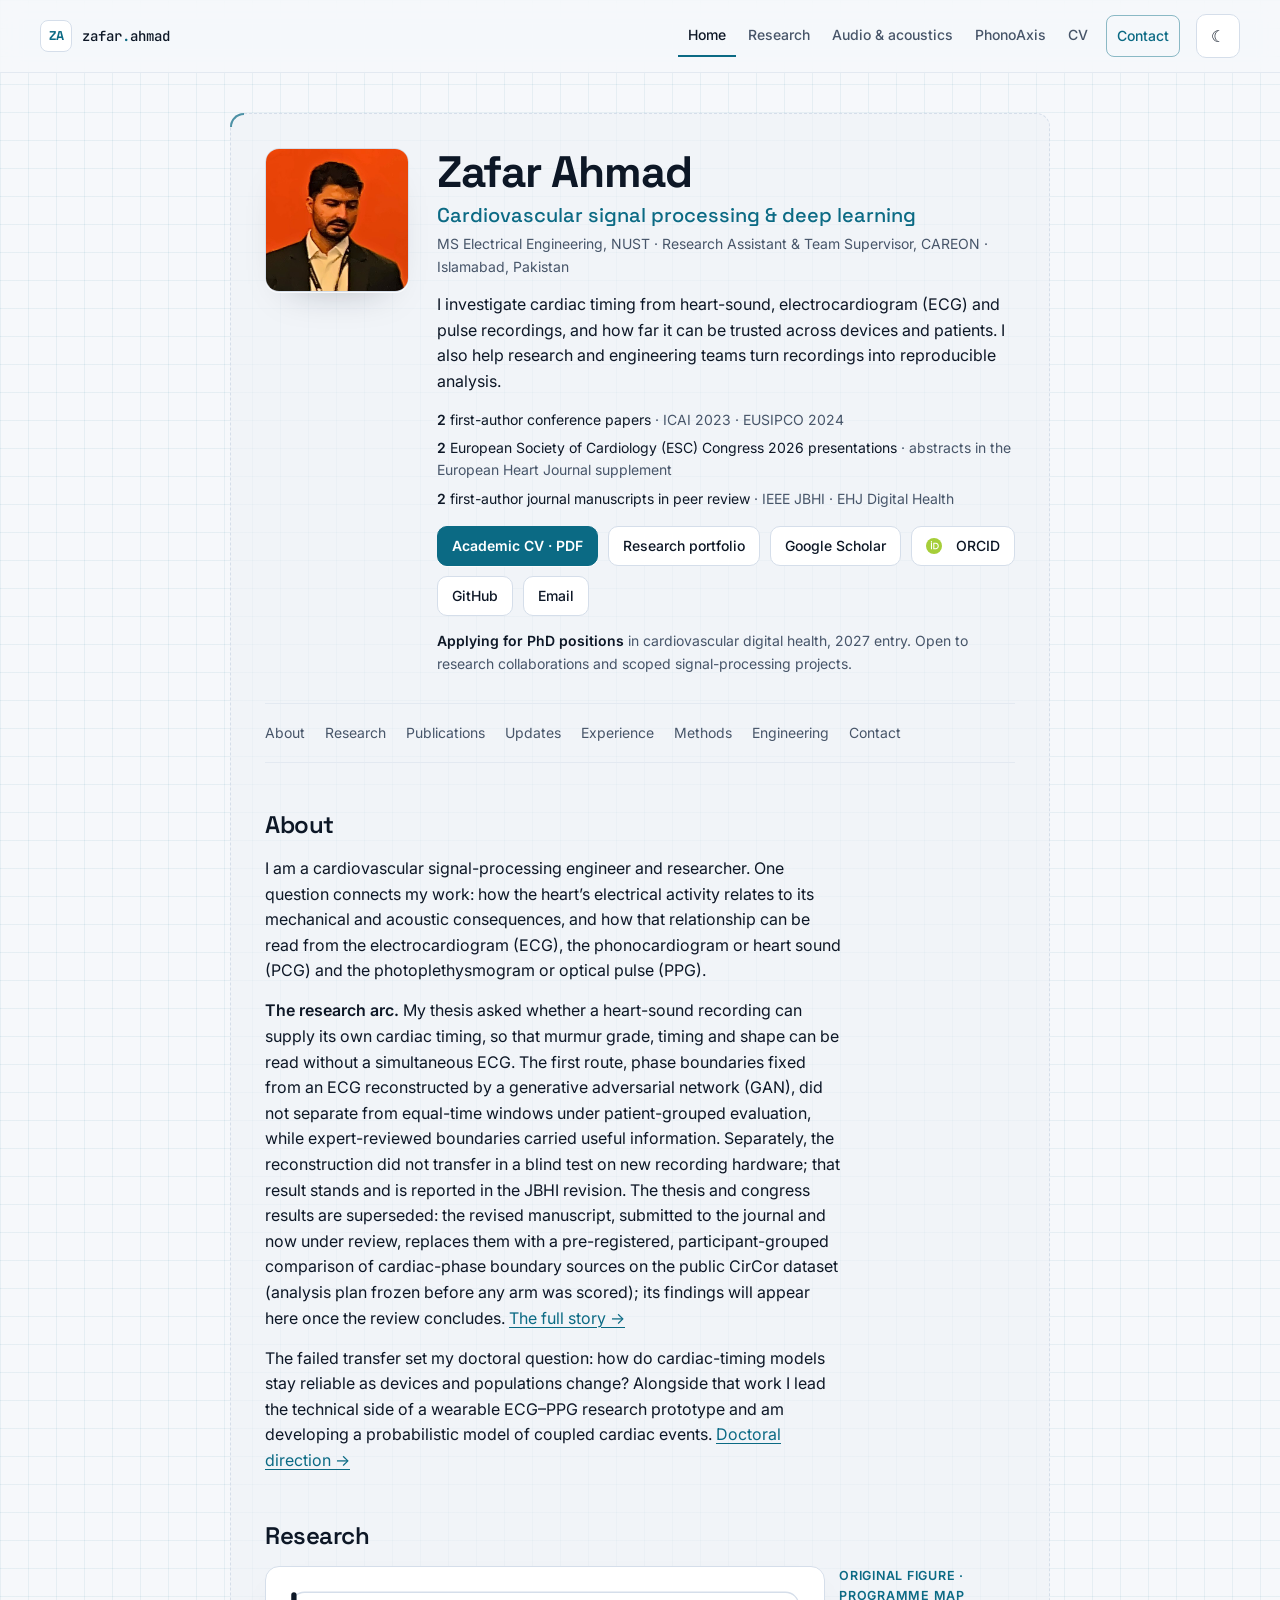
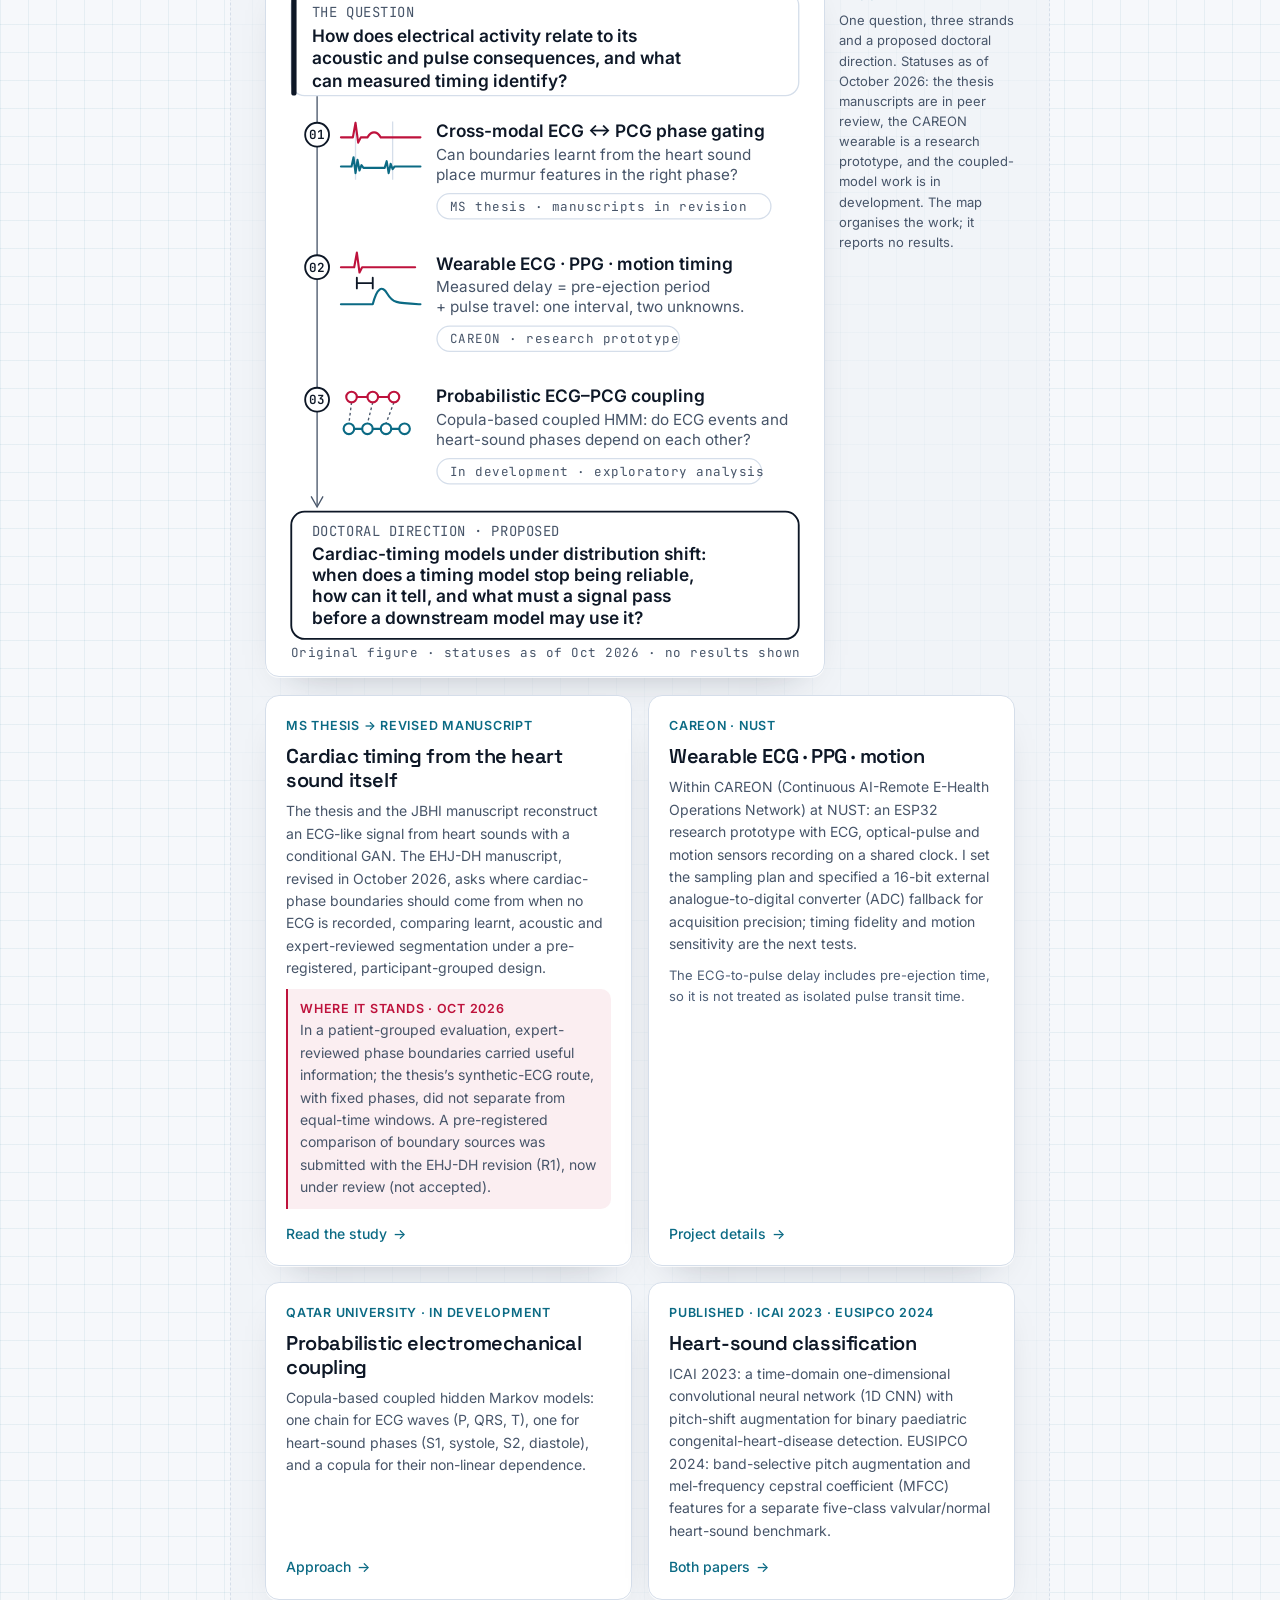
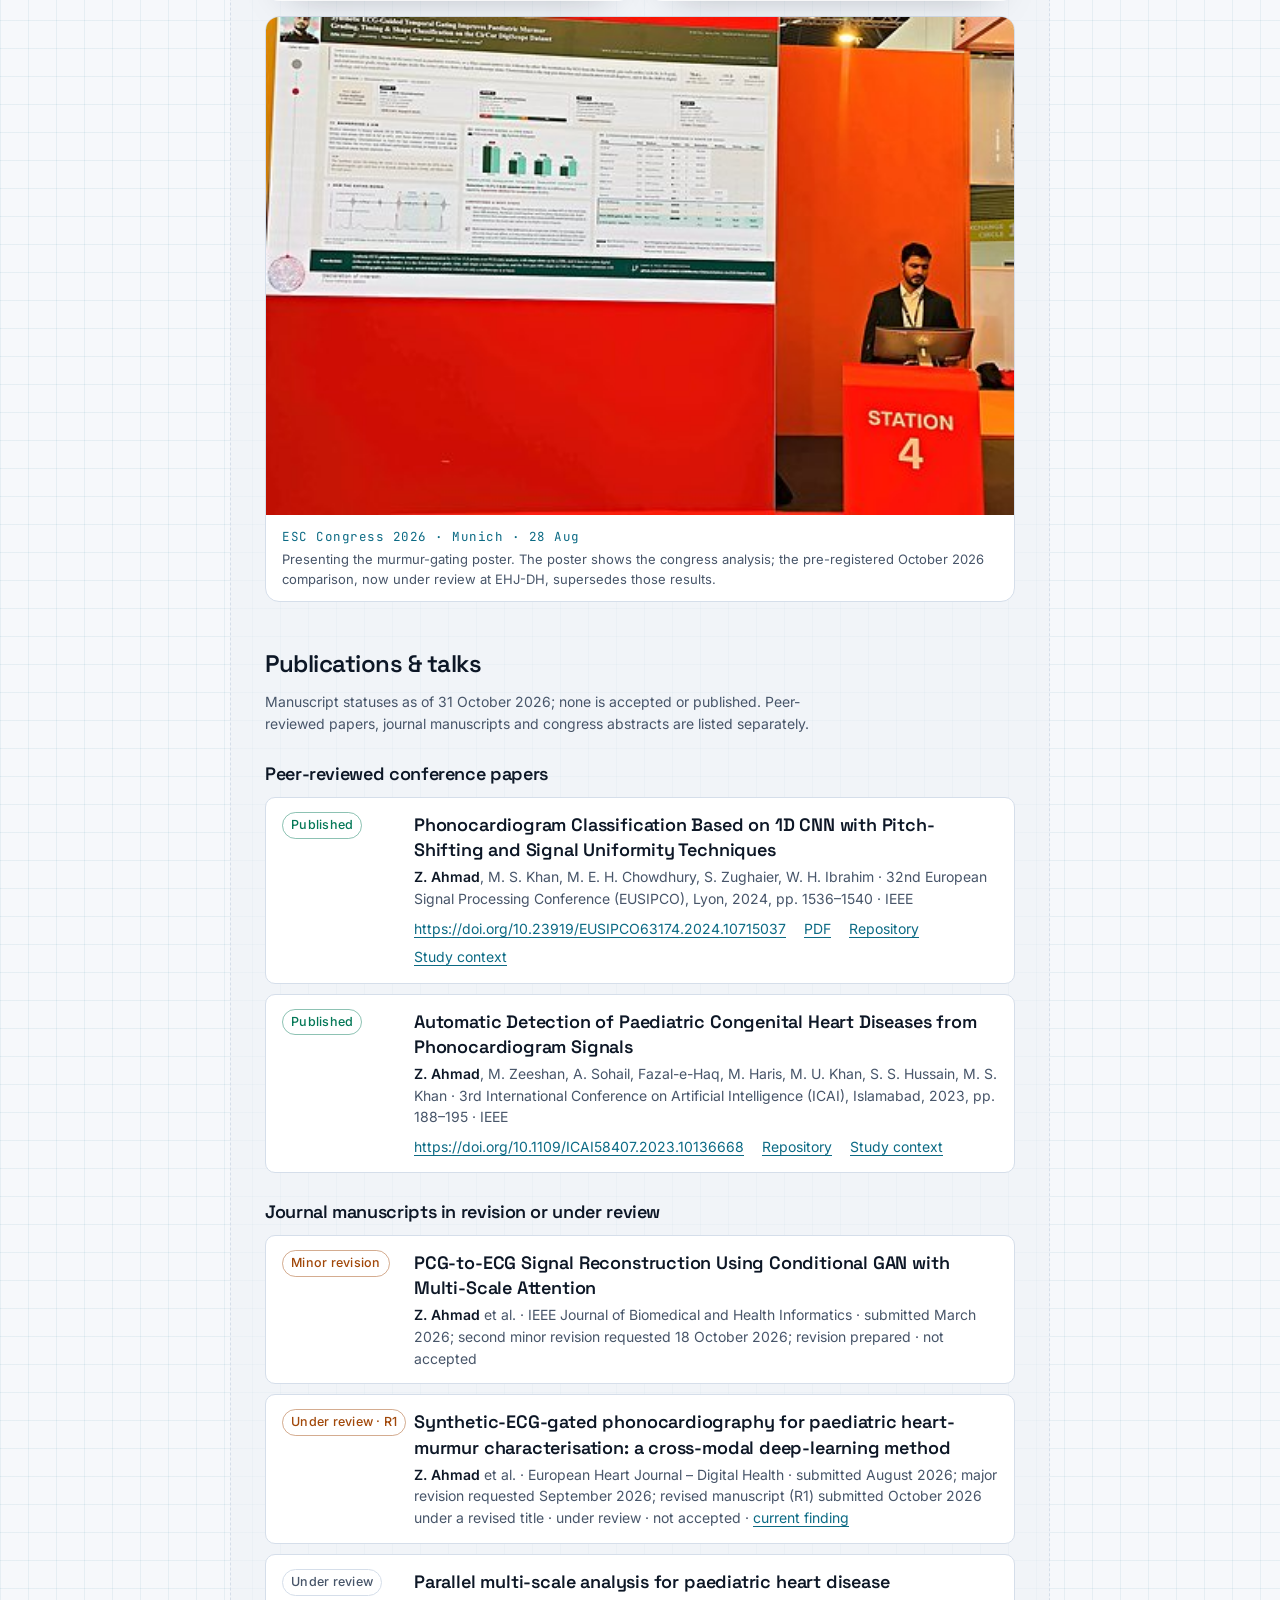
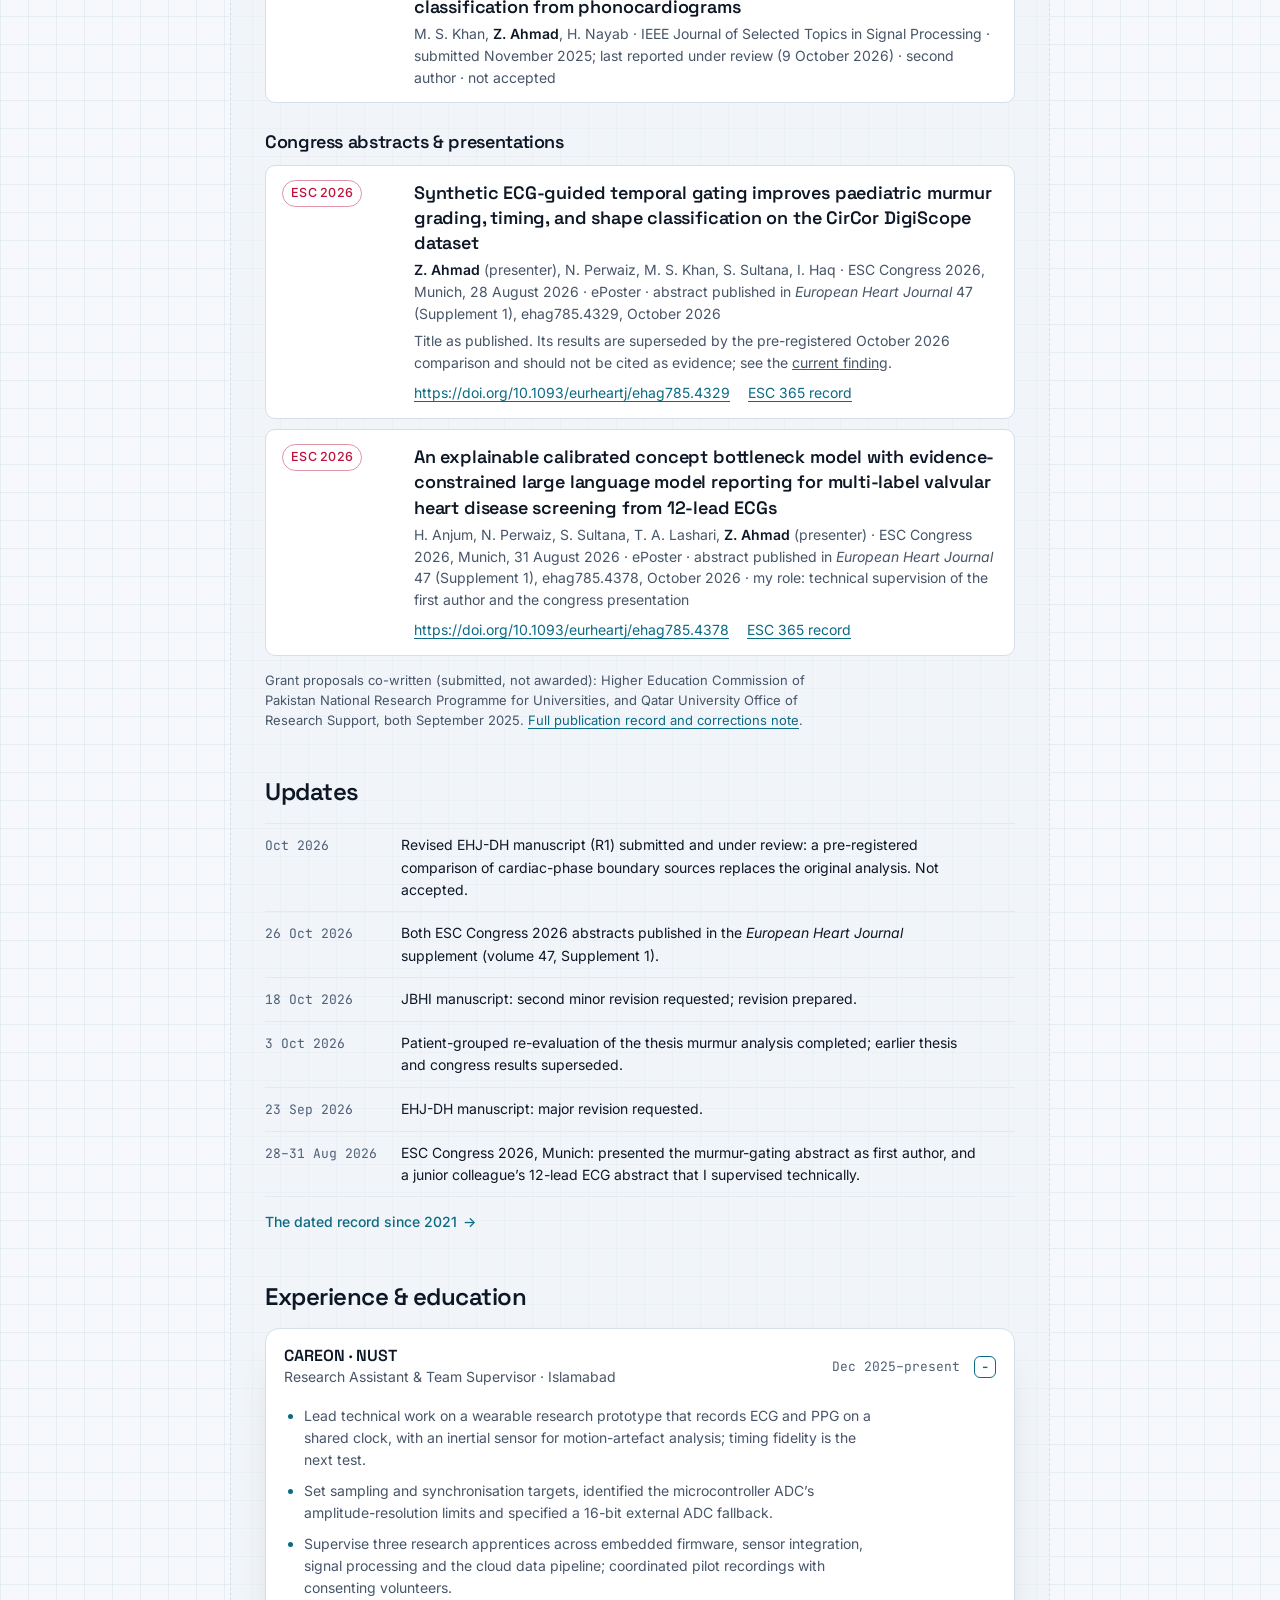
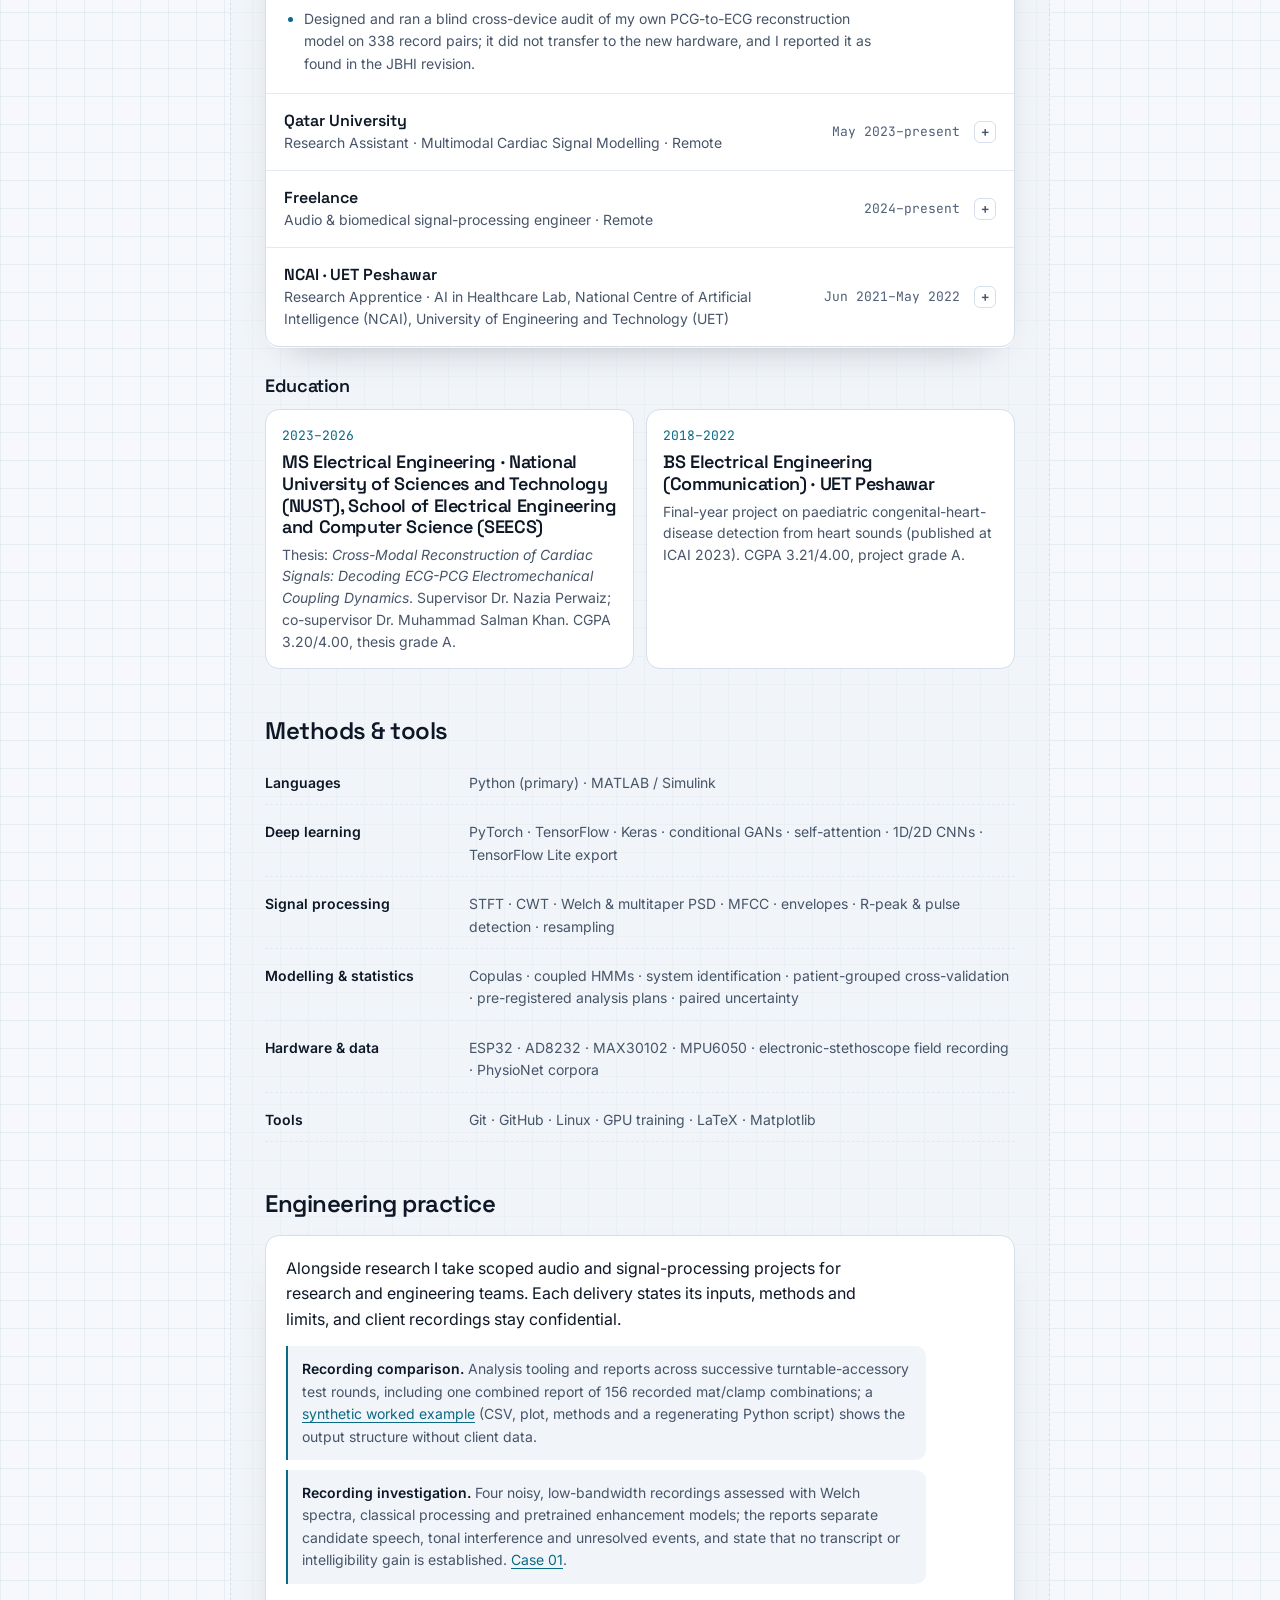
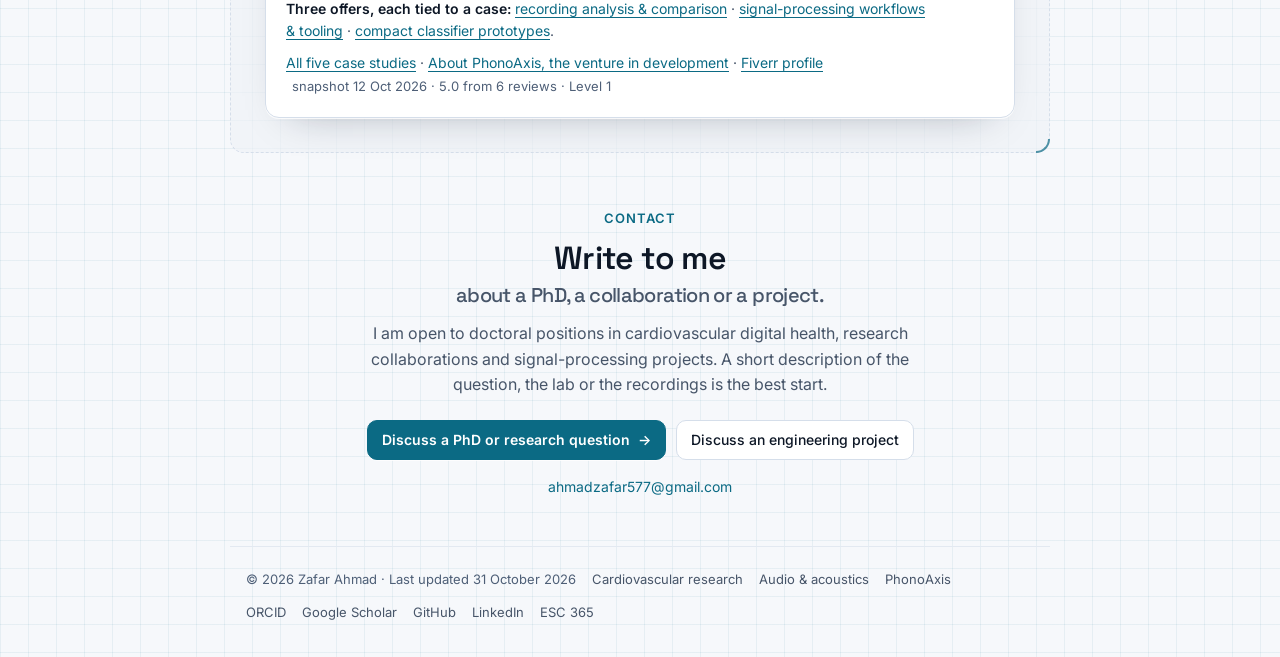
==== commit 4bc7972e: "Record the EHJ-DH revision as submitted and under review; show the poster unsoftened Status, on the " ====
--- a/index.html
+++ b/index.html
@@ -69,7 +69,7 @@
           <ul class="proof" aria-label="At a glance">
             <li><b>2</b> first-author conference papers <span>ICAI 2023 · EUSIPCO 2024</span></li>
             <li><b>2</b> European Society of Cardiology (ESC) Congress 2026 presentations <span>abstracts in the European Heart Journal supplement</span></li>
-            <li><b>2</b> first-author journal manuscripts in revision <span>IEEE JBHI · EHJ Digital Health</span></li>
+            <li><b>2</b> first-author journal manuscripts in peer review <span>IEEE JBHI · EHJ Digital Health</span></li>
           </ul>
           <ul class="links" aria-label="Documents and profiles">
             <li><a class="btn btn-solid" href="downloads/Zafar-Ahmad-Academic-CV.pdf">Academic CV · PDF</a></li>
@@ -97,7 +97,7 @@
       <section class="block prose" id="about" aria-labelledby="about-title">
         <h2 id="about-title" class="block-title">About</h2>
         <p>I am a cardiovascular signal-processing engineer and researcher. One question connects my work: how the heart’s electrical activity relates to its mechanical and acoustic consequences, and how that relationship can be read from the electrocardiogram (ECG), the phonocardiogram or heart sound (PCG) and the photoplethysmogram or optical pulse (PPG).</p>
-        <p><strong>The research arc.</strong> My thesis asked whether a heart-sound recording can supply its own cardiac timing, so that murmur grade, timing and shape can be read without a simultaneous ECG. The first route, phase boundaries fixed from an ECG reconstructed by a generative adversarial network (GAN), did not separate from equal-time windows under patient-grouped evaluation, while expert-reviewed boundaries carried useful information. Separately, the reconstruction did not transfer in a blind test on new recording hardware; that result stands and is reported in the JBHI revision. The thesis and congress results are superseded: the revision prepared for the journal replaces them with a pre-registered, participant-grouped comparison of cardiac-phase boundary sources on the public CirCor dataset (analysis plan frozen before any arm was scored); its findings will appear here once the revision is submitted. <a href="research.html#cross-modal">The full story <span aria-hidden="true">→</span></a></p>
+        <p><strong>The research arc.</strong> My thesis asked whether a heart-sound recording can supply its own cardiac timing, so that murmur grade, timing and shape can be read without a simultaneous ECG. The first route, phase boundaries fixed from an ECG reconstructed by a generative adversarial network (GAN), did not separate from equal-time windows under patient-grouped evaluation, while expert-reviewed boundaries carried useful information. Separately, the reconstruction did not transfer in a blind test on new recording hardware; that result stands and is reported in the JBHI revision. The thesis and congress results are superseded: the revised manuscript, submitted to the journal and now under review, replaces them with a pre-registered, participant-grouped comparison of cardiac-phase boundary sources on the public CirCor dataset (analysis plan frozen before any arm was scored); its findings will appear here once the review concludes. <a href="research.html#cross-modal">The full story <span aria-hidden="true">→</span></a></p>
         <p>The failed transfer set my doctoral question: how do cardiac-timing models stay reliable as devices and populations change? Alongside that work I lead the technical side of a wearable ECG–PPG research prototype and am developing a probabilistic model of coupled cardiac events. <a href="research.html#doctoral">Doctoral direction <span aria-hidden="true">→</span></a></p>
       </section>
 
@@ -151,14 +151,14 @@
 <text x="24" y="437" class="b" font-size="12.5">Cardiac-timing models under distribution shift:</text><text x="24" y="453" class="b" font-size="12.5">when does a timing model stop being reliable,</text><text x="24" y="469" class="b" font-size="12.5">how can it tell, and what must a signal pass</text><text x="24" y="485" class="b" font-size="12.5">before a downstream model may use it?</text>
 <text x="8" y="510" class="mono xs mut">Original figure · statuses as of Oct 2026 · no results shown</text>
 </svg></div>
-          <figcaption id="rm-cap"><span class="fig-label">Original figure · programme map</span>One question, three strands and a proposed doctoral direction. Statuses as of October 2026: the thesis manuscripts are in revision, the CAREON wearable is a research prototype, and the coupled-model work is in development. The map organises the work; it reports no results.</figcaption>
+          <figcaption id="rm-cap"><span class="fig-label">Original figure · programme map</span>One question, three strands and a proposed doctoral direction. Statuses as of October 2026: the thesis manuscripts are in peer review, the CAREON wearable is a research prototype, and the coupled-model work is in development. The map organises the work; it reports no results.</figcaption>
         </figure>
         <div class="cards">
           <article class="card">
             <p class="card-tag">MS thesis → revised manuscript</p>
             <h3>Cardiac timing from the heart sound itself</h3>
             <p>The thesis and the JBHI manuscript reconstruct an ECG-like signal from heart sounds with a conditional GAN. The EHJ-DH manuscript, revised in October 2026, asks where cardiac-phase boundaries should come from when no ECG is recorded, comparing learnt, acoustic and expert-reviewed segmentation under a pre-registered, participant-grouped design.</p>
-            <p class="finding"><span>Where it stands · Oct 2026</span> In a patient-grouped evaluation, expert-reviewed phase boundaries carried useful information; the thesis’s synthetic-ECG route, with fixed phases, did not separate from equal-time windows. A pre-registered comparison of boundary sources is prepared for the EHJ-DH revision (not accepted).</p>
+            <p class="finding"><span>Where it stands · Oct 2026</span> In a patient-grouped evaluation, expert-reviewed phase boundaries carried useful information; the thesis’s synthetic-ECG route, with fixed phases, did not separate from equal-time windows. A pre-registered comparison of boundary sources was submitted with the EHJ-DH revision (R1), now under review (not accepted).</p>
             <a class="more" href="research.html#cross-modal">Read the study <span aria-hidden="true">→</span></a>
           </article>
           <article class="card">
@@ -183,7 +183,7 @@
         </div>
         <figure class="stage">
           <img src="assets/esc-2026-station-800.jpg" srcset="assets/esc-2026-station-480.jpg 480w, assets/esc-2026-station-800.jpg 800w, assets/esc-2026-station-1200.jpg 1200w" sizes="(min-width: 820px) 700px, calc(100vw - 48px)" width="1200" height="800" loading="lazy" alt="Zafar Ahmad presenting at Station 4 beside his poster at ESC Congress 2026 in Munich">
-          <figcaption><span class="mono">ESC Congress 2026 · Munich · 28 Aug</span> Presenting the murmur-gating poster. The poster’s results are blurred in this photograph: the pre-registered October 2026 comparison supersedes them.</figcaption>
+          <figcaption><span class="mono">ESC Congress 2026 · Munich · 28 Aug</span> Presenting the murmur-gating poster. The poster shows the congress analysis; the pre-registered October 2026 comparison, now under review at EHJ-DH, supersedes those results.</figcaption>
         </figure>
       </section>
 
@@ -202,7 +202,7 @@
           <h3 class="sub-title">Journal manuscripts in revision or under review</h3>
           <ol class="pubs">
             <li><span class="pill pill-rev">Minor revision</span><div><p class="pub-title">PCG-to-ECG Signal Reconstruction Using Conditional GAN with Multi-Scale Attention</p><p class="pub-meta"><b>Z. Ahmad</b> et al. · IEEE Journal of Biomedical and Health Informatics · submitted March 2026; second minor revision requested 18 October 2026; revision prepared · not accepted</p></div></li>
-            <li><span class="pill pill-rev">Major revision</span><div><p class="pub-title">Synthetic-ECG-gated phonocardiography for paediatric heart-murmur characterisation: a cross-modal deep-learning method</p><p class="pub-meta"><b>Z. Ahmad</b> et al. · European Heart Journal – Digital Health · submitted August 2026; major revision requested September 2026; revised manuscript prepared under a revised title · not accepted · <a href="research.html#current-evaluation">current finding</a></p></div></li>
+            <li><span class="pill pill-rev">Under review · R1</span><div><p class="pub-title">Synthetic-ECG-gated phonocardiography for paediatric heart-murmur characterisation: a cross-modal deep-learning method</p><p class="pub-meta"><b>Z. Ahmad</b> et al. · European Heart Journal – Digital Health · submitted August 2026; major revision requested September 2026; revised manuscript (R1) submitted October 2026 under a revised title · under review · not accepted · <a href="research.html#current-evaluation">current finding</a></p></div></li>
             <li><span class="pill">Under review</span><div><p class="pub-title">Parallel multi-scale analysis for paediatric heart disease classification from phonocardiograms</p><p class="pub-meta">M. S. Khan, <b>Z. Ahmad</b>, H. Nayab · IEEE Journal of Selected Topics in Signal Processing · submitted November 2025; last reported under review (9 October 2026) · second author · not accepted</p></div></li>
           </ol>
         </div>
@@ -220,7 +220,7 @@
       <section class="block" id="updates" aria-labelledby="updates-title">
         <h2 id="updates-title" class="block-title">Updates</h2>
         <ol class="updates" reversed>
-          <li><time datetime="2026-10">Oct 2026</time><p>Revised EHJ-DH manuscript prepared: a pre-registered comparison of cardiac-phase boundary sources replaces the original analysis. Not accepted.</p></li>
+          <li><time datetime="2026-10">Oct 2026</time><p>Revised EHJ-DH manuscript (R1) submitted and under review: a pre-registered comparison of cardiac-phase boundary sources replaces the original analysis. Not accepted.</p></li>
           <li><time datetime="2026-10-26">26 Oct 2026</time><p>Both ESC Congress 2026 abstracts published in the <i>European Heart Journal</i> supplement (volume 47, Supplement 1).</p></li>
           <li><time datetime="2026-10-18">18 Oct 2026</time><p>JBHI manuscript: second minor revision requested; revision prepared.</p></li>
           <li><time datetime="2026-10-03">3 Oct 2026</time><p>Patient-grouped re-evaluation of the thesis murmur analysis completed; earlier thesis and congress results superseded.</p></li>
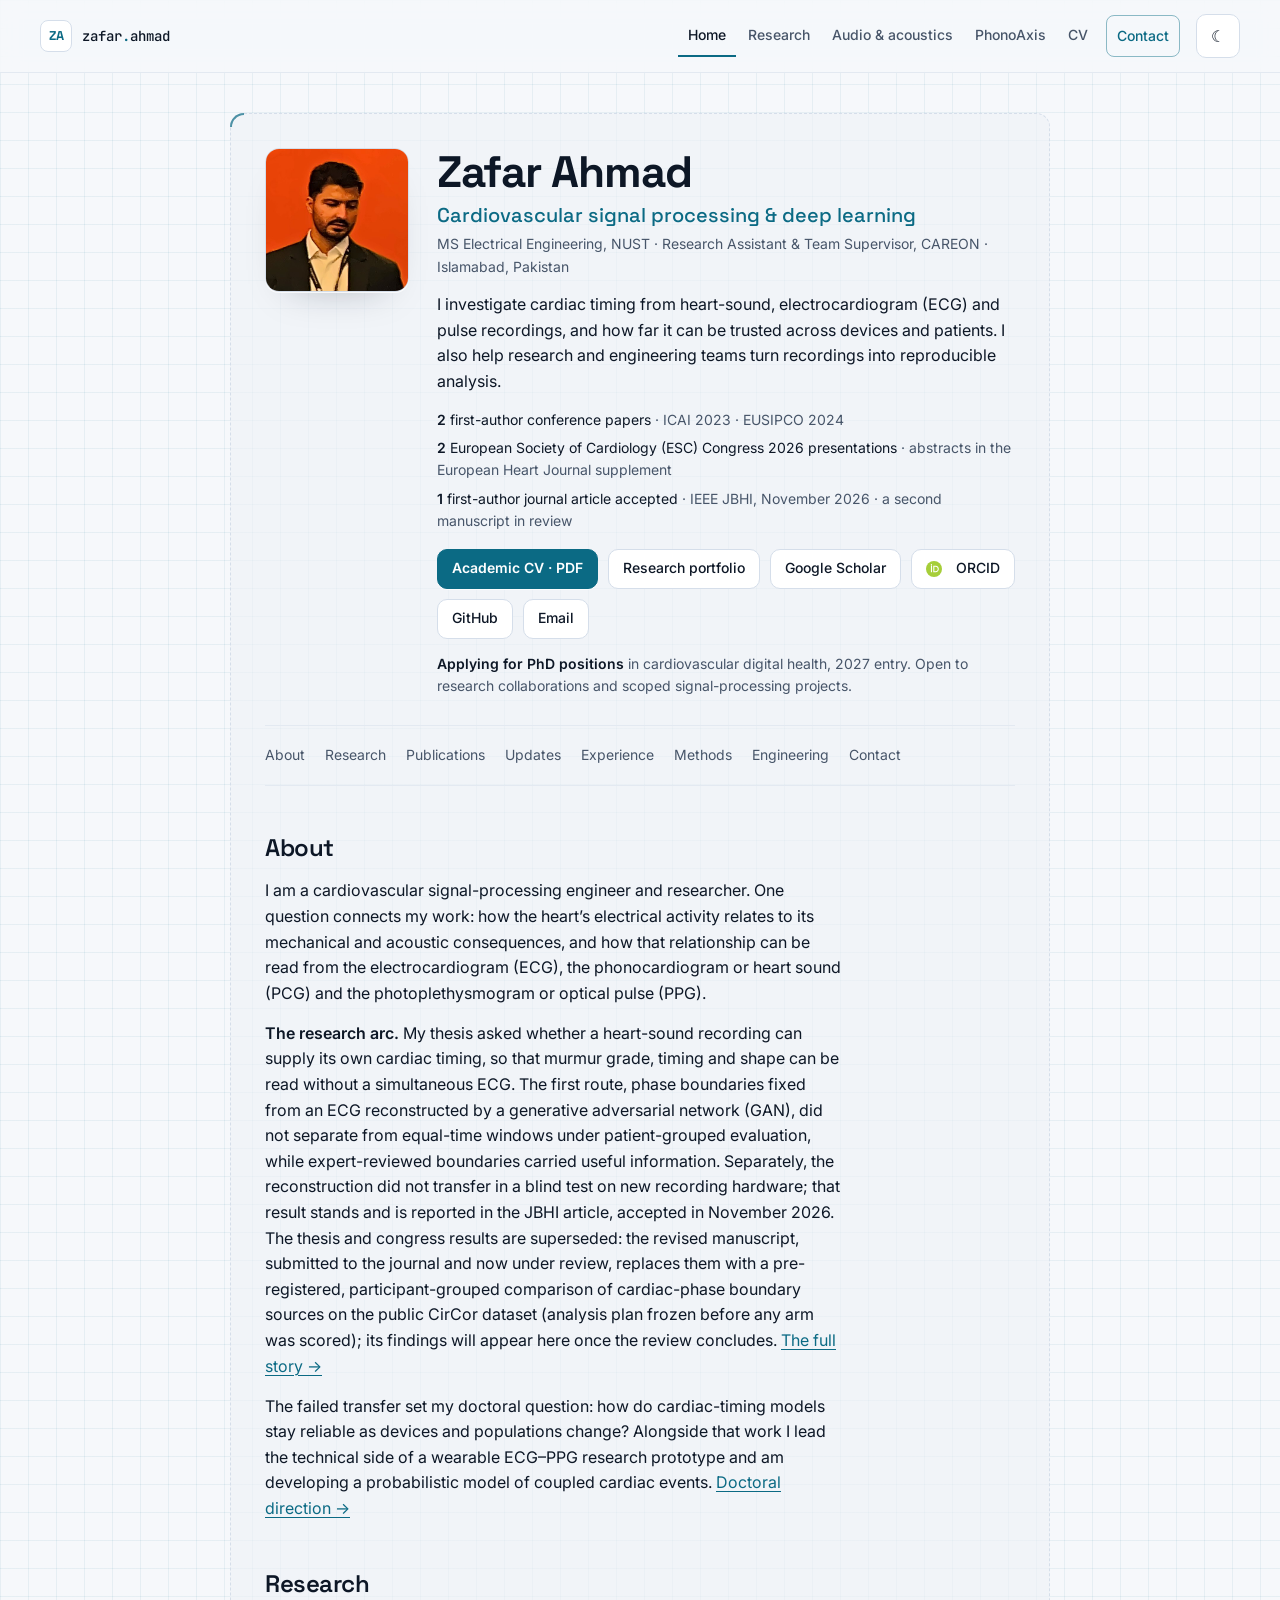
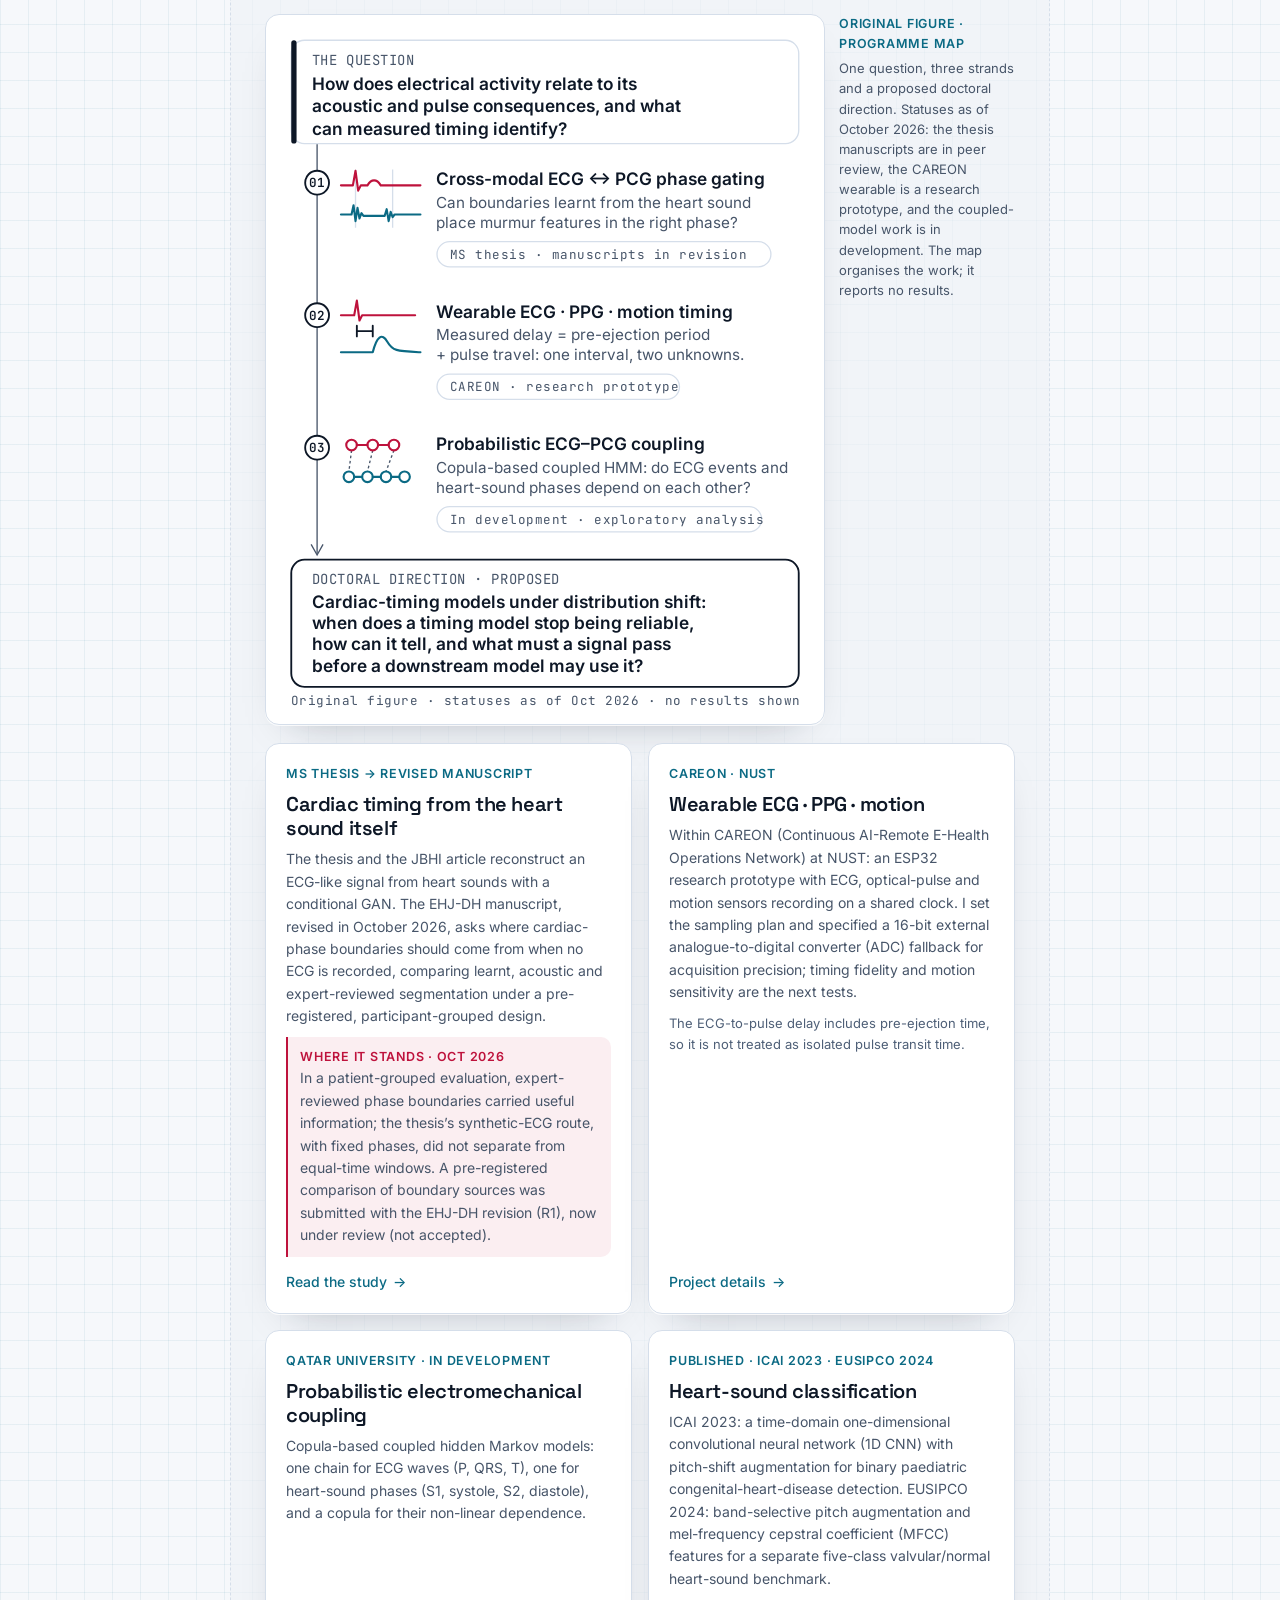
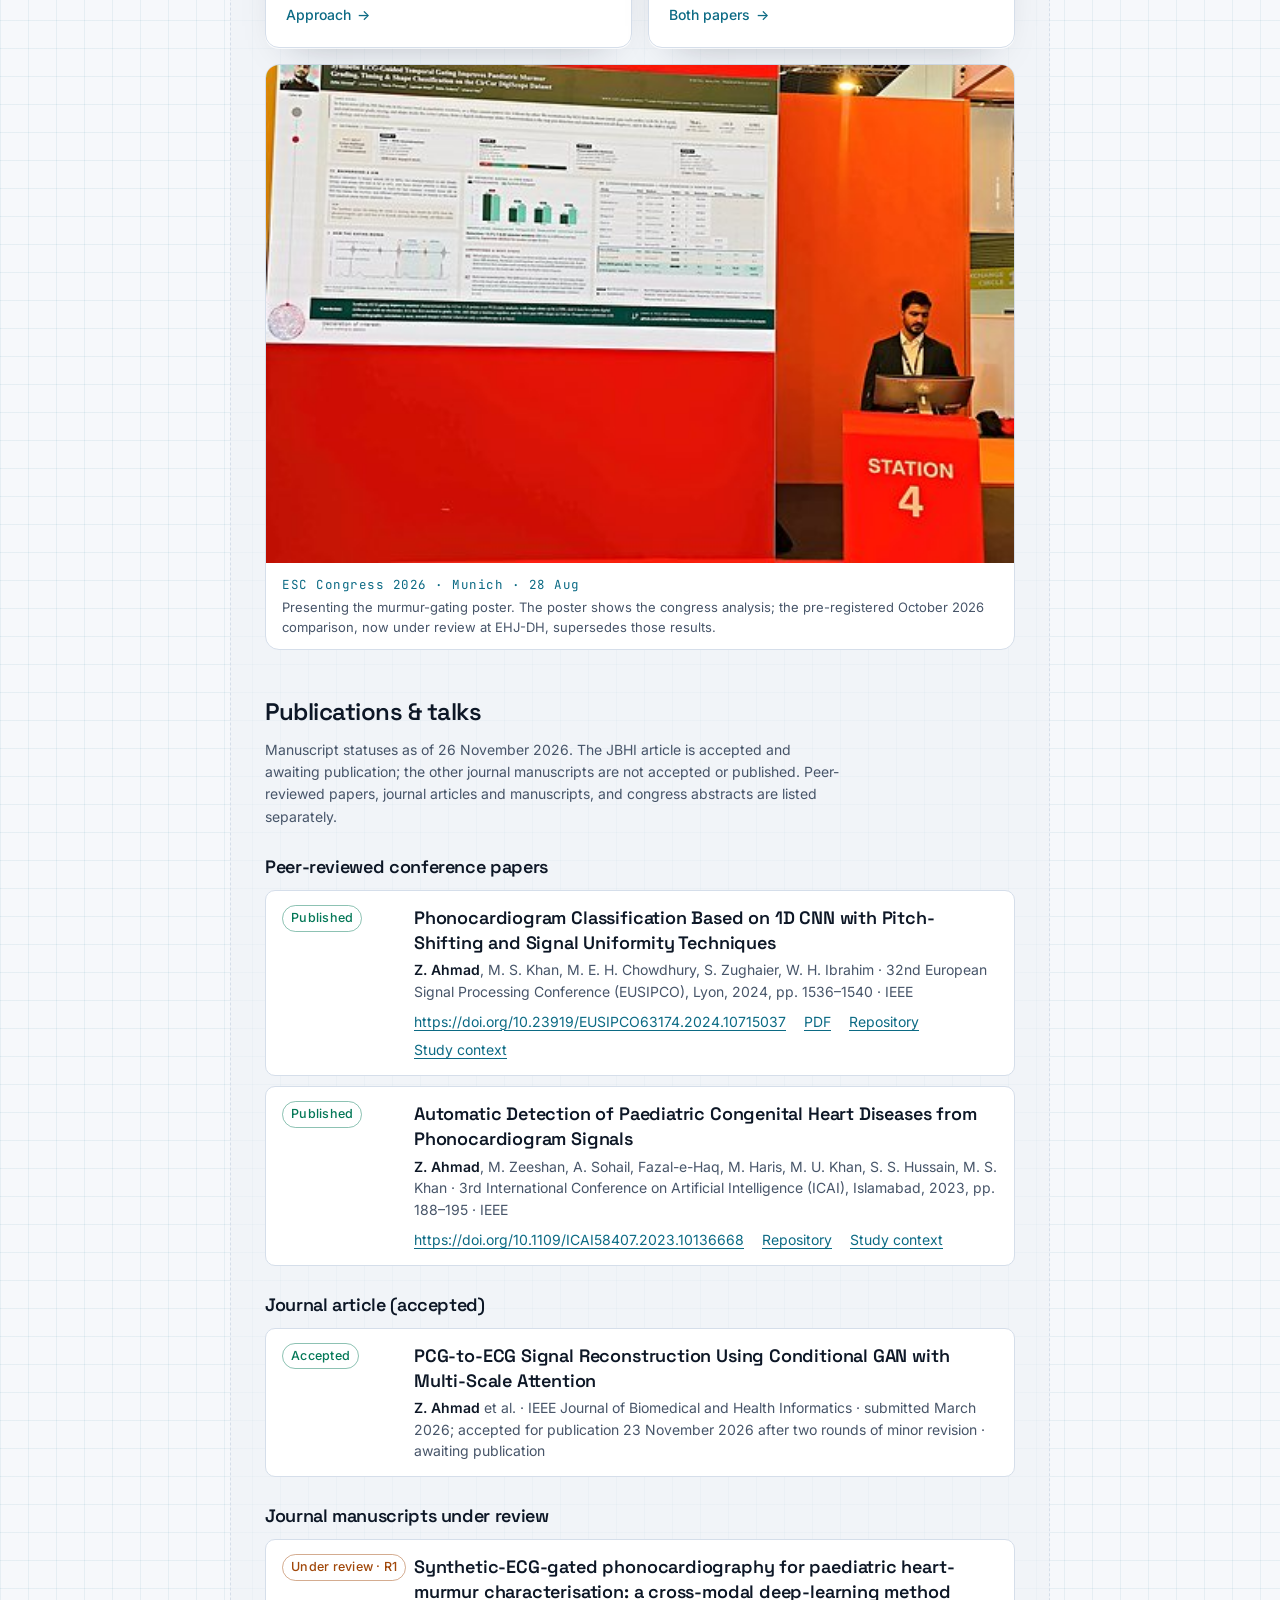
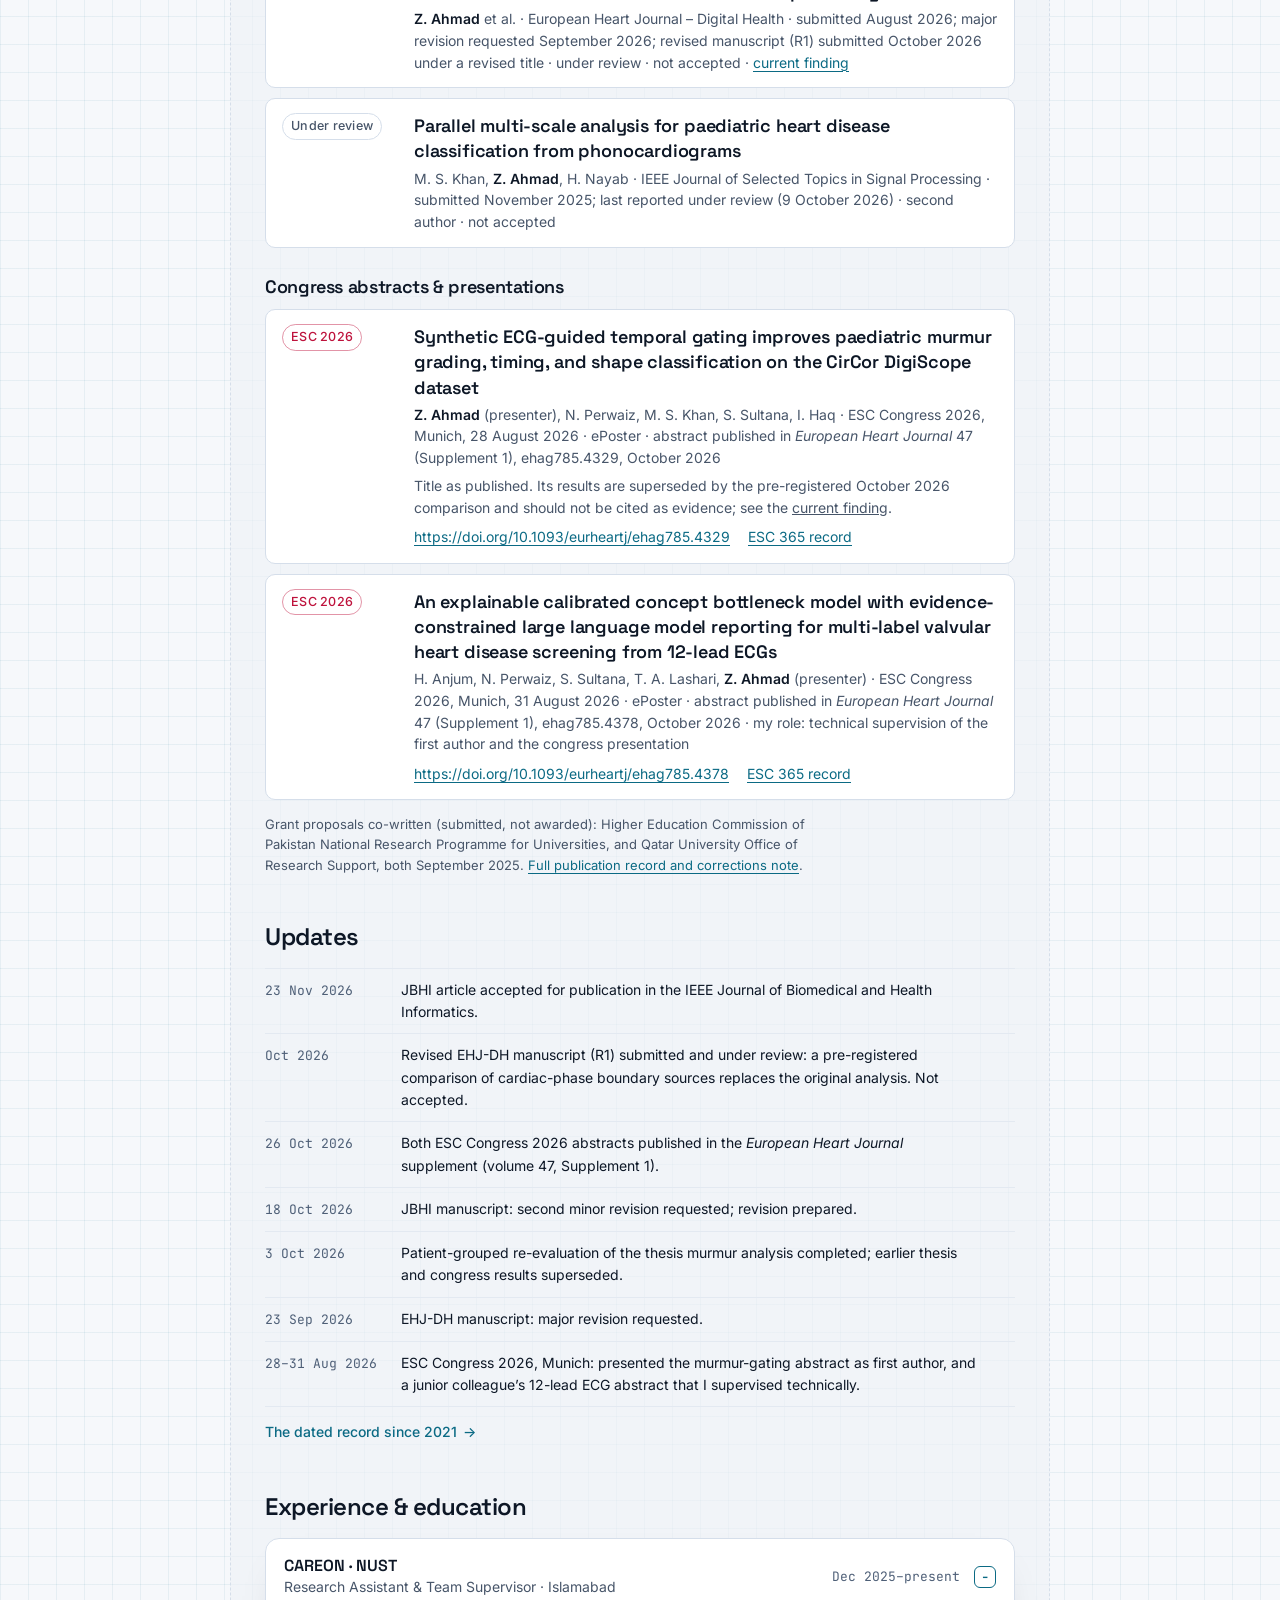
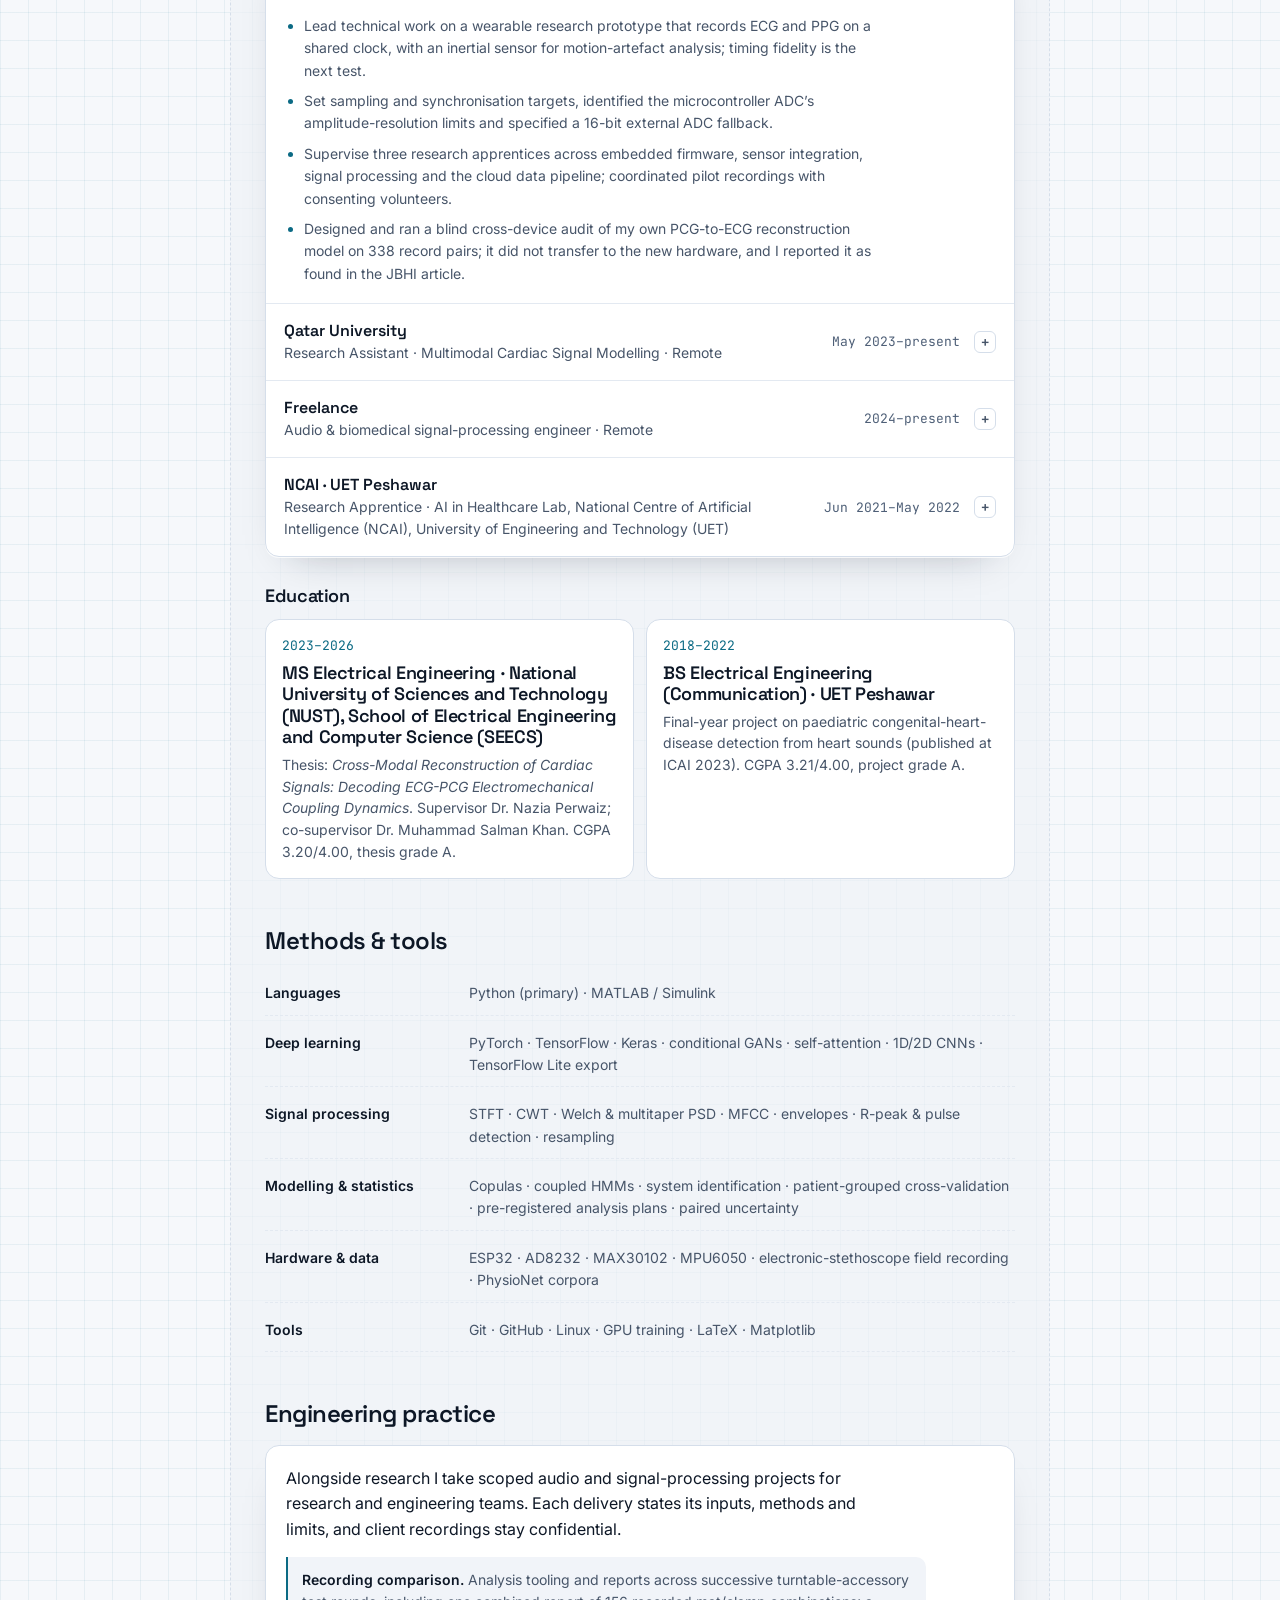
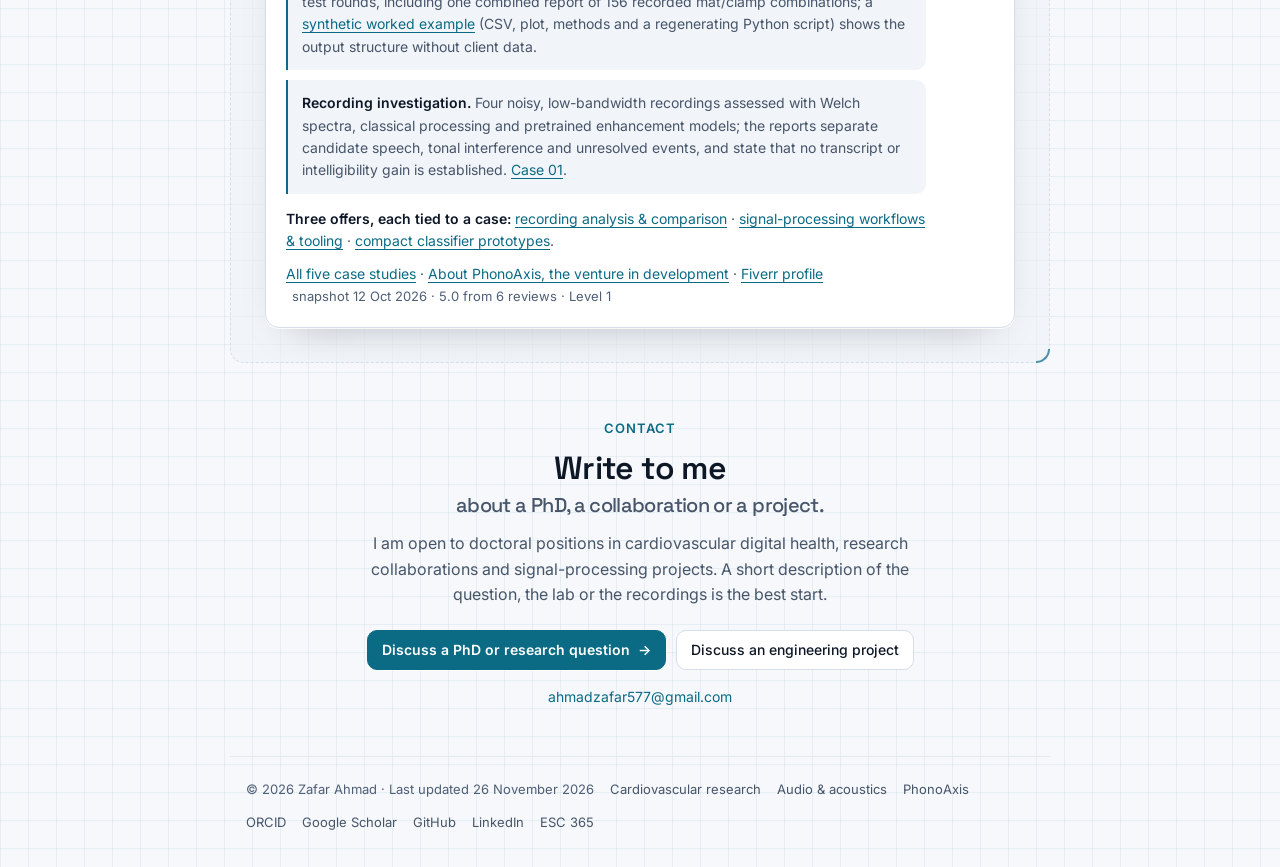
==== commit 44814bc4: "Record the IEEE JBHI acceptance (23 Nov 2026) The PCG-to-ECG reconstruction article was accepted on " ====
--- a/index.html
+++ b/index.html
@@ -69,7 +69,7 @@
           <ul class="proof" aria-label="At a glance">
             <li><b>2</b> first-author conference papers <span>ICAI 2023 · EUSIPCO 2024</span></li>
             <li><b>2</b> European Society of Cardiology (ESC) Congress 2026 presentations <span>abstracts in the European Heart Journal supplement</span></li>
-            <li><b>2</b> first-author journal manuscripts in peer review <span>IEEE JBHI · EHJ Digital Health</span></li>
+            <li><b>1</b> first-author journal article accepted <span>IEEE JBHI, November 2026 · a second manuscript in review</span></li>
           </ul>
           <ul class="links" aria-label="Documents and profiles">
             <li><a class="btn btn-solid" href="downloads/Zafar-Ahmad-Academic-CV.pdf">Academic CV · PDF</a></li>
@@ -97,7 +97,7 @@
       <section class="block prose" id="about" aria-labelledby="about-title">
         <h2 id="about-title" class="block-title">About</h2>
         <p>I am a cardiovascular signal-processing engineer and researcher. One question connects my work: how the heart’s electrical activity relates to its mechanical and acoustic consequences, and how that relationship can be read from the electrocardiogram (ECG), the phonocardiogram or heart sound (PCG) and the photoplethysmogram or optical pulse (PPG).</p>
-        <p><strong>The research arc.</strong> My thesis asked whether a heart-sound recording can supply its own cardiac timing, so that murmur grade, timing and shape can be read without a simultaneous ECG. The first route, phase boundaries fixed from an ECG reconstructed by a generative adversarial network (GAN), did not separate from equal-time windows under patient-grouped evaluation, while expert-reviewed boundaries carried useful information. Separately, the reconstruction did not transfer in a blind test on new recording hardware; that result stands and is reported in the JBHI revision. The thesis and congress results are superseded: the revised manuscript, submitted to the journal and now under review, replaces them with a pre-registered, participant-grouped comparison of cardiac-phase boundary sources on the public CirCor dataset (analysis plan frozen before any arm was scored); its findings will appear here once the review concludes. <a href="research.html#cross-modal">The full story <span aria-hidden="true">→</span></a></p>
+        <p><strong>The research arc.</strong> My thesis asked whether a heart-sound recording can supply its own cardiac timing, so that murmur grade, timing and shape can be read without a simultaneous ECG. The first route, phase boundaries fixed from an ECG reconstructed by a generative adversarial network (GAN), did not separate from equal-time windows under patient-grouped evaluation, while expert-reviewed boundaries carried useful information. Separately, the reconstruction did not transfer in a blind test on new recording hardware; that result stands and is reported in the JBHI article, accepted in November 2026. The thesis and congress results are superseded: the revised manuscript, submitted to the journal and now under review, replaces them with a pre-registered, participant-grouped comparison of cardiac-phase boundary sources on the public CirCor dataset (analysis plan frozen before any arm was scored); its findings will appear here once the review concludes. <a href="research.html#cross-modal">The full story <span aria-hidden="true">→</span></a></p>
         <p>The failed transfer set my doctoral question: how do cardiac-timing models stay reliable as devices and populations change? Alongside that work I lead the technical side of a wearable ECG–PPG research prototype and am developing a probabilistic model of coupled cardiac events. <a href="research.html#doctoral">Doctoral direction <span aria-hidden="true">→</span></a></p>
       </section>
 
@@ -157,7 +157,7 @@
           <article class="card">
             <p class="card-tag">MS thesis → revised manuscript</p>
             <h3>Cardiac timing from the heart sound itself</h3>
-            <p>The thesis and the JBHI manuscript reconstruct an ECG-like signal from heart sounds with a conditional GAN. The EHJ-DH manuscript, revised in October 2026, asks where cardiac-phase boundaries should come from when no ECG is recorded, comparing learnt, acoustic and expert-reviewed segmentation under a pre-registered, participant-grouped design.</p>
+            <p>The thesis and the JBHI article reconstruct an ECG-like signal from heart sounds with a conditional GAN. The EHJ-DH manuscript, revised in October 2026, asks where cardiac-phase boundaries should come from when no ECG is recorded, comparing learnt, acoustic and expert-reviewed segmentation under a pre-registered, participant-grouped design.</p>
             <p class="finding"><span>Where it stands · Oct 2026</span> In a patient-grouped evaluation, expert-reviewed phase boundaries carried useful information; the thesis’s synthetic-ECG route, with fixed phases, did not separate from equal-time windows. A pre-registered comparison of boundary sources was submitted with the EHJ-DH revision (R1), now under review (not accepted).</p>
             <a class="more" href="research.html#cross-modal">Read the study <span aria-hidden="true">→</span></a>
           </article>
@@ -190,7 +190,7 @@
       <!-- Publications -->
       <section class="block" id="publications" aria-labelledby="pubs-title">
         <h2 id="pubs-title" class="block-title">Publications &amp; talks</h2>
-        <p class="publication-note">Manuscript statuses as of 31 October 2026; none is accepted or published. Peer-reviewed papers, journal manuscripts and congress abstracts are listed separately.</p>
+        <p class="publication-note">Manuscript statuses as of 26 November 2026. The JBHI article is accepted and awaiting publication; the other journal manuscripts are not accepted or published. Peer-reviewed papers, journal articles and manuscripts, and congress abstracts are listed separately.</p>
         <div class="pub-group">
           <h3 class="sub-title">Peer-reviewed conference papers</h3>
           <ol class="pubs">
@@ -199,9 +199,14 @@
           </ol>
         </div>
         <div class="pub-group">
-          <h3 class="sub-title">Journal manuscripts in revision or under review</h3>
+          <h3 class="sub-title">Journal article (accepted)</h3>
           <ol class="pubs">
-            <li><span class="pill pill-rev">Minor revision</span><div><p class="pub-title">PCG-to-ECG Signal Reconstruction Using Conditional GAN with Multi-Scale Attention</p><p class="pub-meta"><b>Z. Ahmad</b> et al. · IEEE Journal of Biomedical and Health Informatics · submitted March 2026; second minor revision requested 18 October 2026; revision prepared · not accepted</p></div></li>
+            <li><span class="pill pill-ok">Accepted</span><div><p class="pub-title">PCG-to-ECG Signal Reconstruction Using Conditional GAN with Multi-Scale Attention</p><p class="pub-meta"><b>Z. Ahmad</b> et al. · IEEE Journal of Biomedical and Health Informatics · submitted March 2026; accepted for publication 23 November 2026 after two rounds of minor revision · awaiting publication</p></div></li>
+          </ol>
+        </div>
+        <div class="pub-group">
+          <h3 class="sub-title">Journal manuscripts under review</h3>
+          <ol class="pubs">
             <li><span class="pill pill-rev">Under review · R1</span><div><p class="pub-title">Synthetic-ECG-gated phonocardiography for paediatric heart-murmur characterisation: a cross-modal deep-learning method</p><p class="pub-meta"><b>Z. Ahmad</b> et al. · European Heart Journal – Digital Health · submitted August 2026; major revision requested September 2026; revised manuscript (R1) submitted October 2026 under a revised title · under review · not accepted · <a href="research.html#current-evaluation">current finding</a></p></div></li>
             <li><span class="pill">Under review</span><div><p class="pub-title">Parallel multi-scale analysis for paediatric heart disease classification from phonocardiograms</p><p class="pub-meta">M. S. Khan, <b>Z. Ahmad</b>, H. Nayab · IEEE Journal of Selected Topics in Signal Processing · submitted November 2025; last reported under review (9 October 2026) · second author · not accepted</p></div></li>
           </ol>
@@ -220,6 +225,7 @@
       <section class="block" id="updates" aria-labelledby="updates-title">
         <h2 id="updates-title" class="block-title">Updates</h2>
         <ol class="updates" reversed>
+          <li><time datetime="2026-11-23">23 Nov 2026</time><p>JBHI article accepted for publication in the IEEE Journal of Biomedical and Health Informatics.</p></li>
           <li><time datetime="2026-10">Oct 2026</time><p>Revised EHJ-DH manuscript (R1) submitted and under review: a pre-registered comparison of cardiac-phase boundary sources replaces the original analysis. Not accepted.</p></li>
           <li><time datetime="2026-10-26">26 Oct 2026</time><p>Both ESC Congress 2026 abstracts published in the <i>European Heart Journal</i> supplement (volume 47, Supplement 1).</p></li>
           <li><time datetime="2026-10-18">18 Oct 2026</time><p>JBHI manuscript: second minor revision requested; revision prepared.</p></li>
@@ -240,7 +246,7 @@
               <li>Lead technical work on a wearable research prototype that records ECG and PPG on a shared clock, with an inertial sensor for motion-artefact analysis; timing fidelity is the next test.</li>
               <li>Set sampling and synchronisation targets, identified the microcontroller ADC’s amplitude-resolution limits and specified a 16-bit external ADC fallback.</li>
               <li>Supervise three research apprentices across embedded firmware, sensor integration, signal processing and the cloud data pipeline; coordinated pilot recordings with consenting volunteers.</li>
-              <li>Designed and ran a blind cross-device audit of my own PCG-to-ECG reconstruction model on 338 record pairs; it did not transfer to the new hardware, and I reported it as found in the JBHI revision.</li>
+              <li>Designed and ran a blind cross-device audit of my own PCG-to-ECG reconstruction model on 338 record pairs; it did not transfer to the new hardware, and I reported it as found in the JBHI article.</li>
             </ul>
           </details>
           <details>
@@ -316,7 +322,7 @@
   </main>
 
   <footer class="foot">
-    <nav aria-label="Footer pages"><span>© 2026 Zafar Ahmad · Last updated 31 October 2026</span><a href="research.html">Cardiovascular research</a><a href="audio.html">Audio &amp; acoustics</a><a href="startup.html">PhonoAxis</a></nav>
+    <nav aria-label="Footer pages"><span>© 2026 Zafar Ahmad · Last updated 26 November 2026</span><a href="research.html">Cardiovascular research</a><a href="audio.html">Audio &amp; acoustics</a><a href="startup.html">PhonoAxis</a></nav>
     <div><a href="https://orcid.org/0009-0005-2295-8548">ORCID</a><a href="https://scholar.google.com/citations?user=D5W9TVwAAAAJ&amp;hl=en">Google Scholar</a><a href="https://github.com/ZAFAR-AHMAD-5359">GitHub</a><a href="https://www.linkedin.com/in/zafar-ahmad-ab87b6183/">LinkedIn</a><a href="https://esc365.escardio.org/person/1388860">ESC 365</a></div>
   </footer>
 </body>
